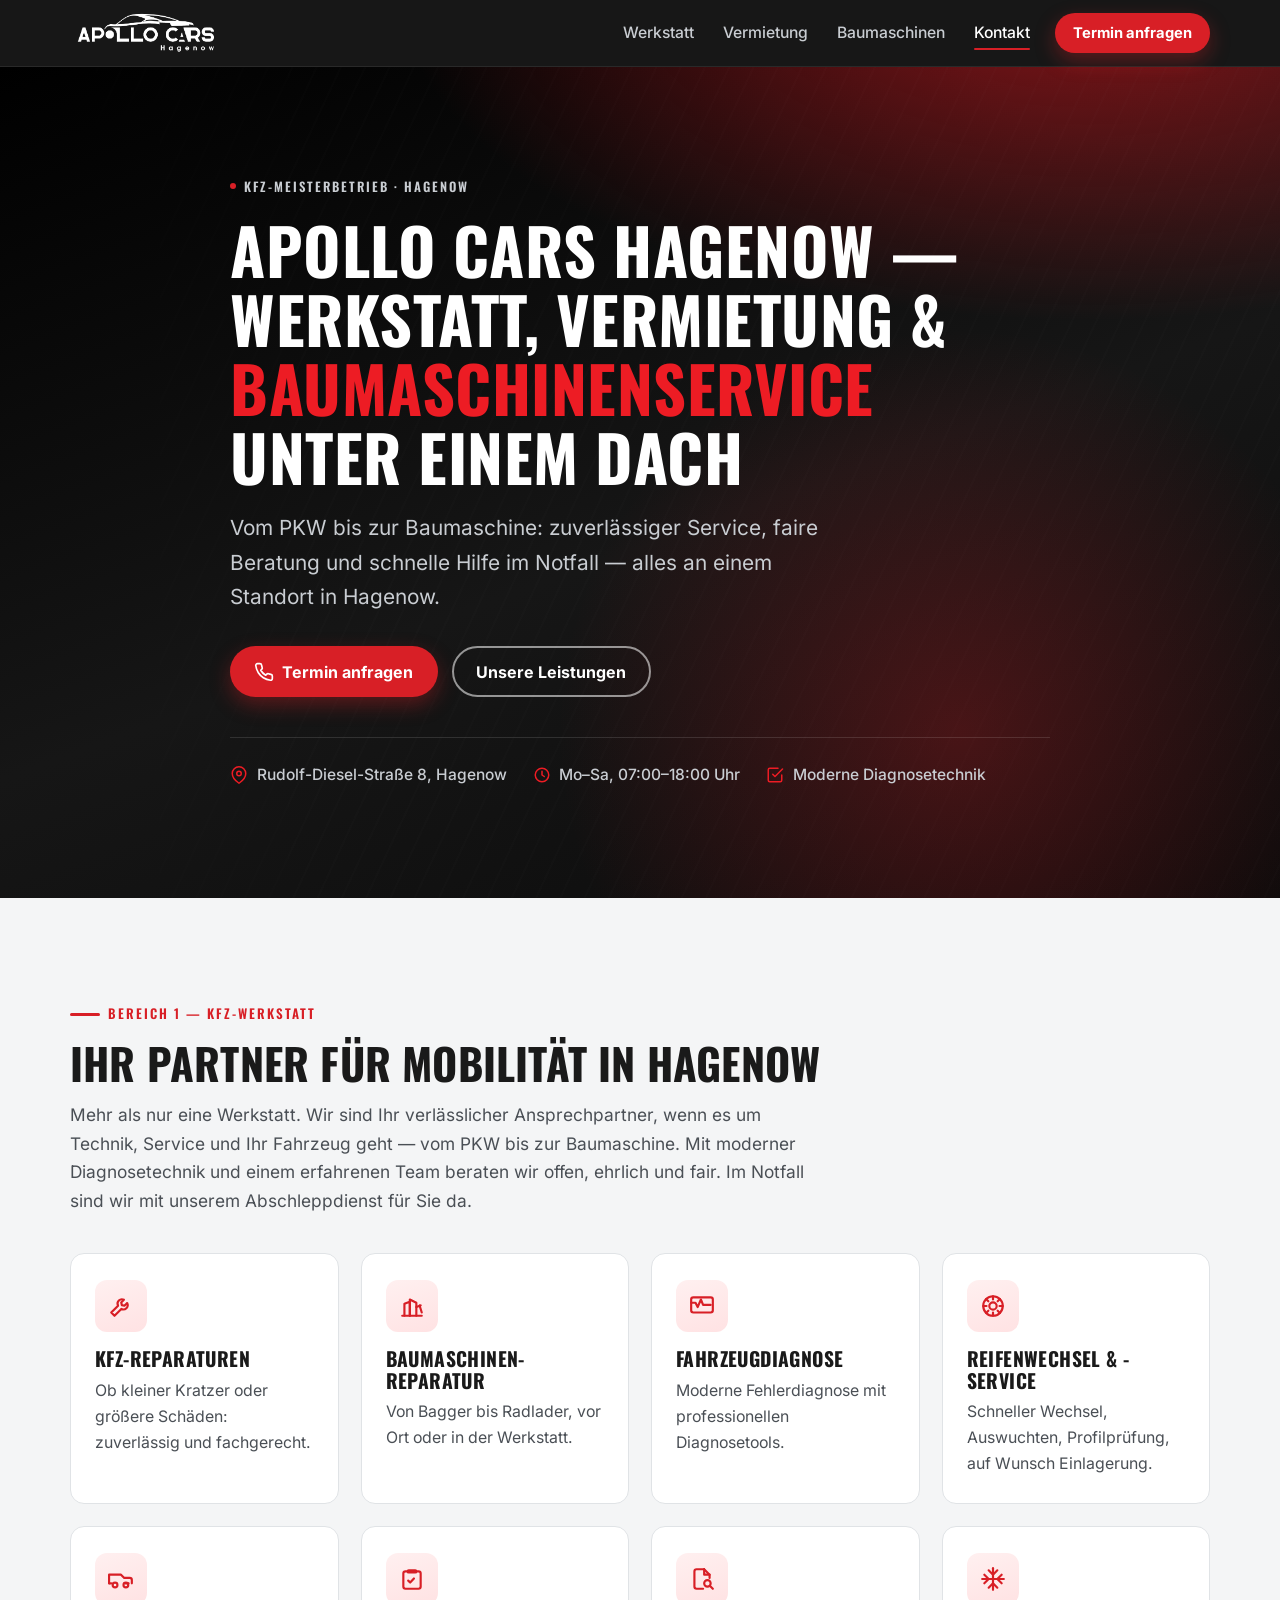
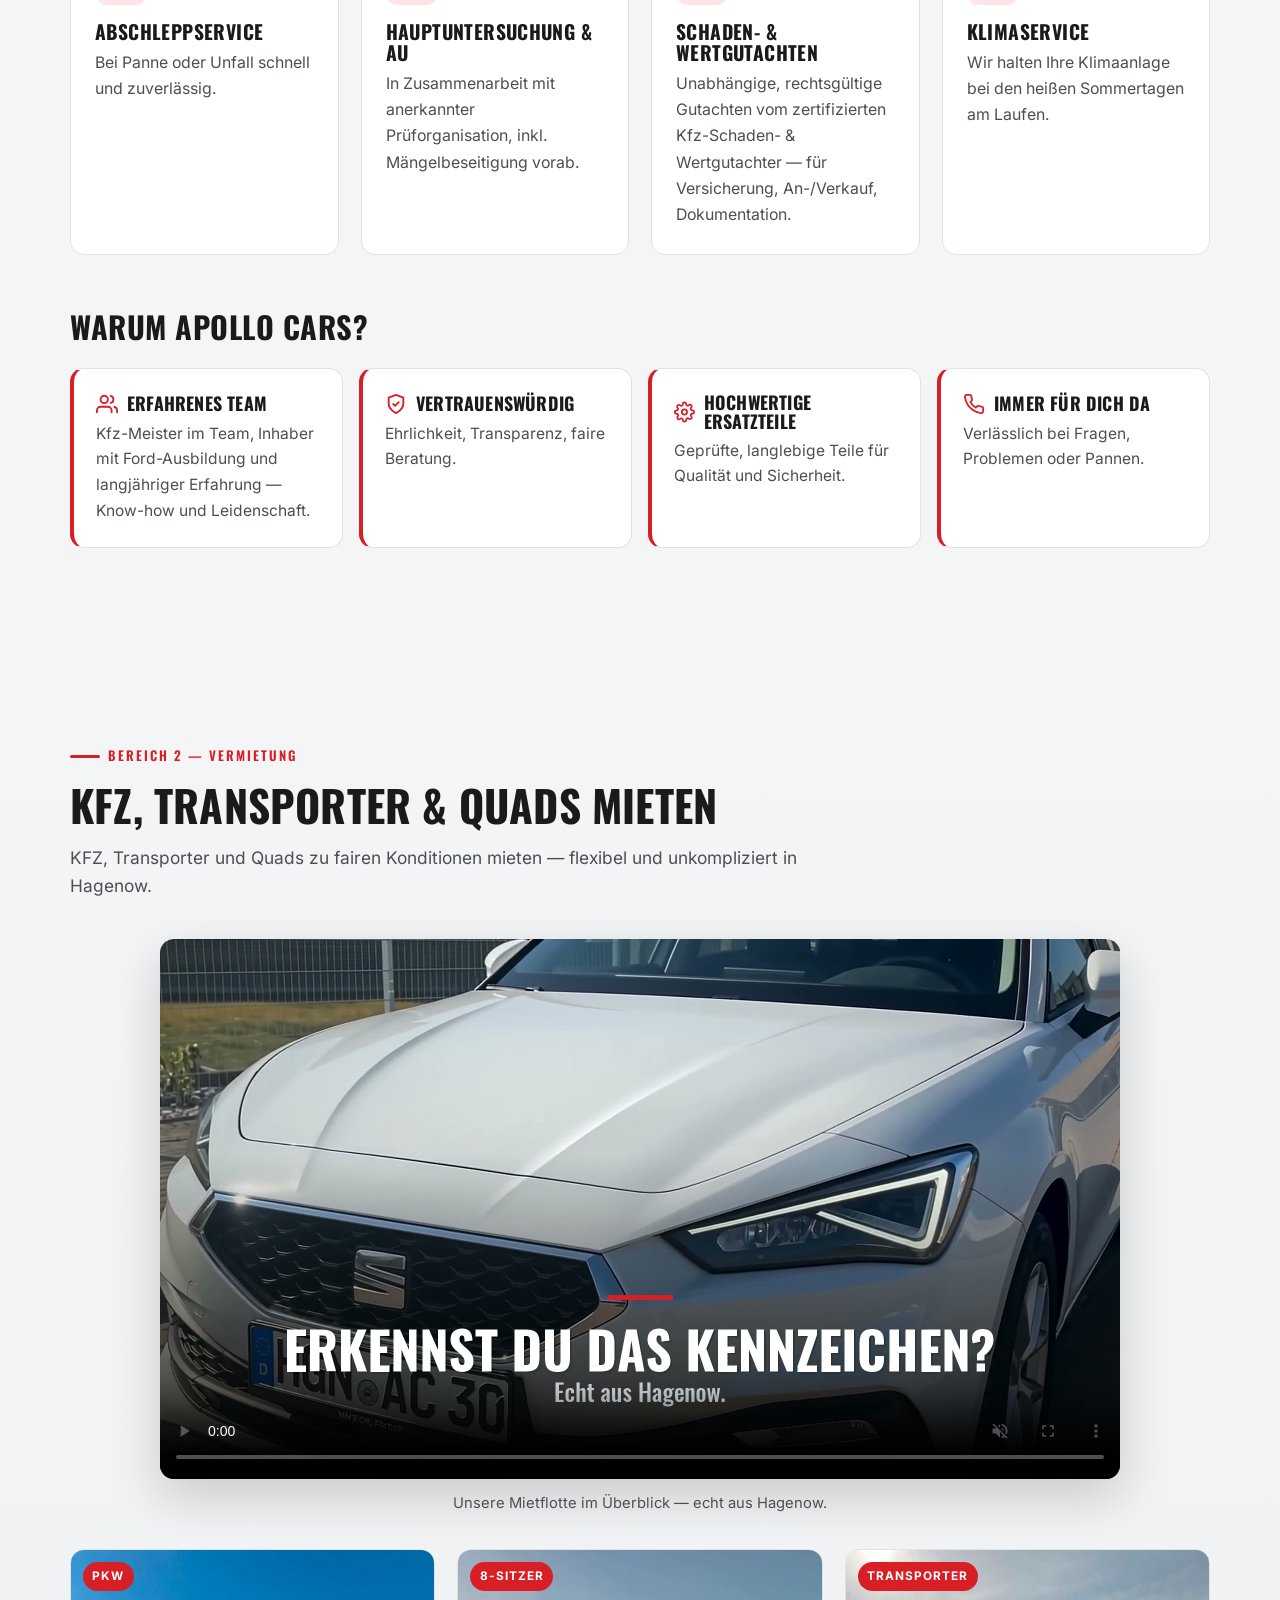
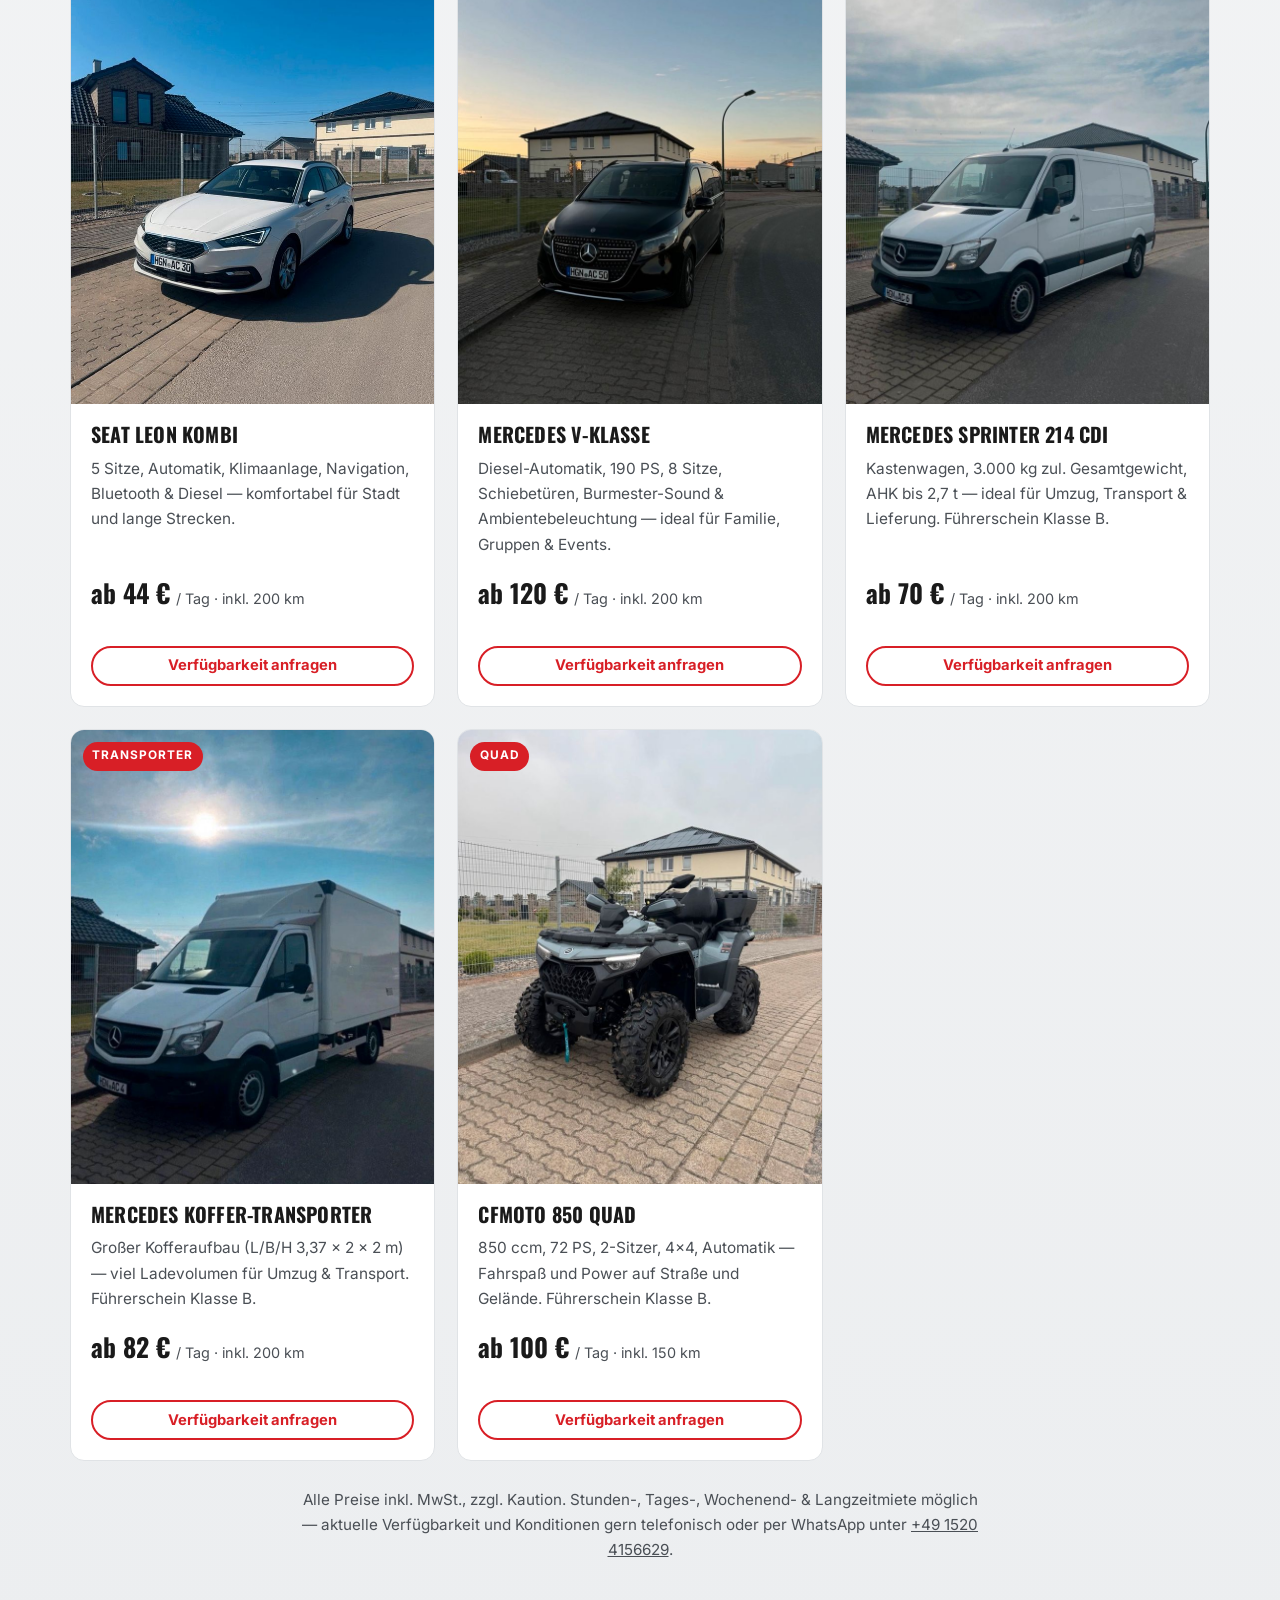
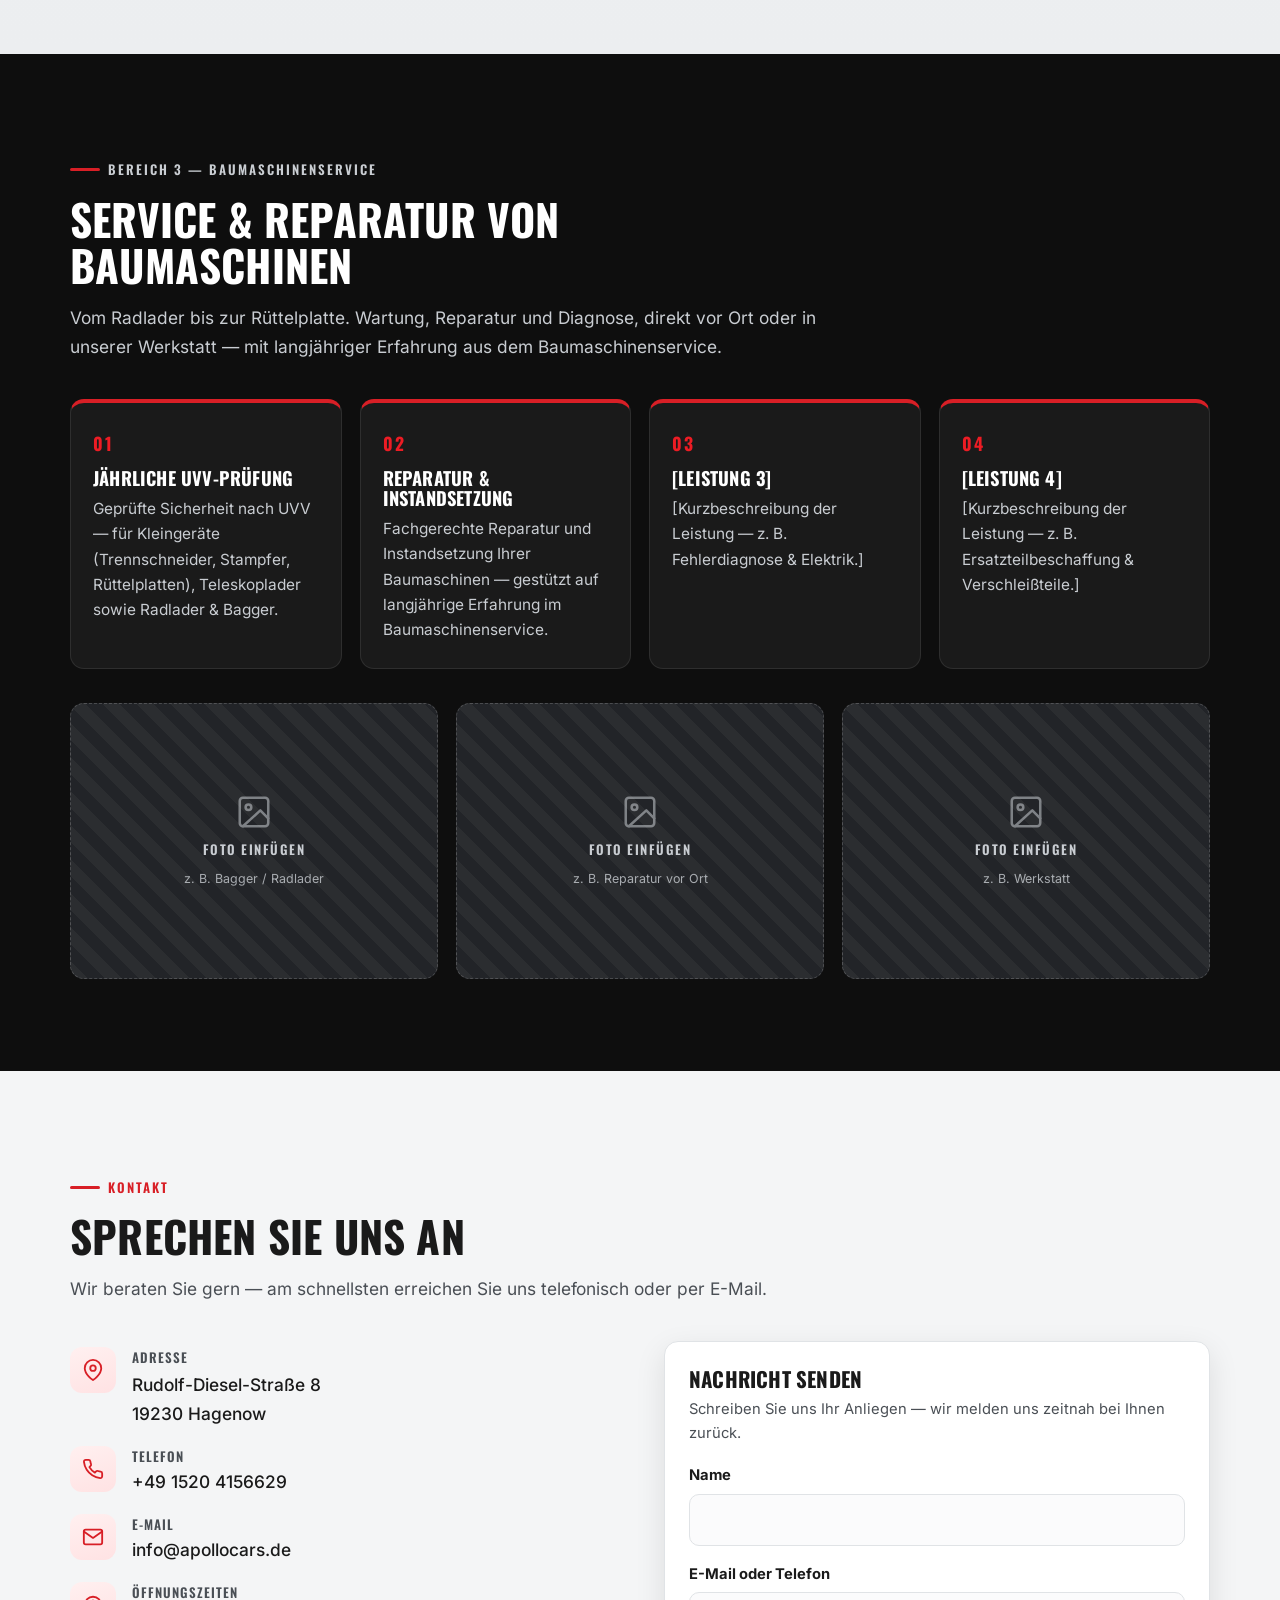
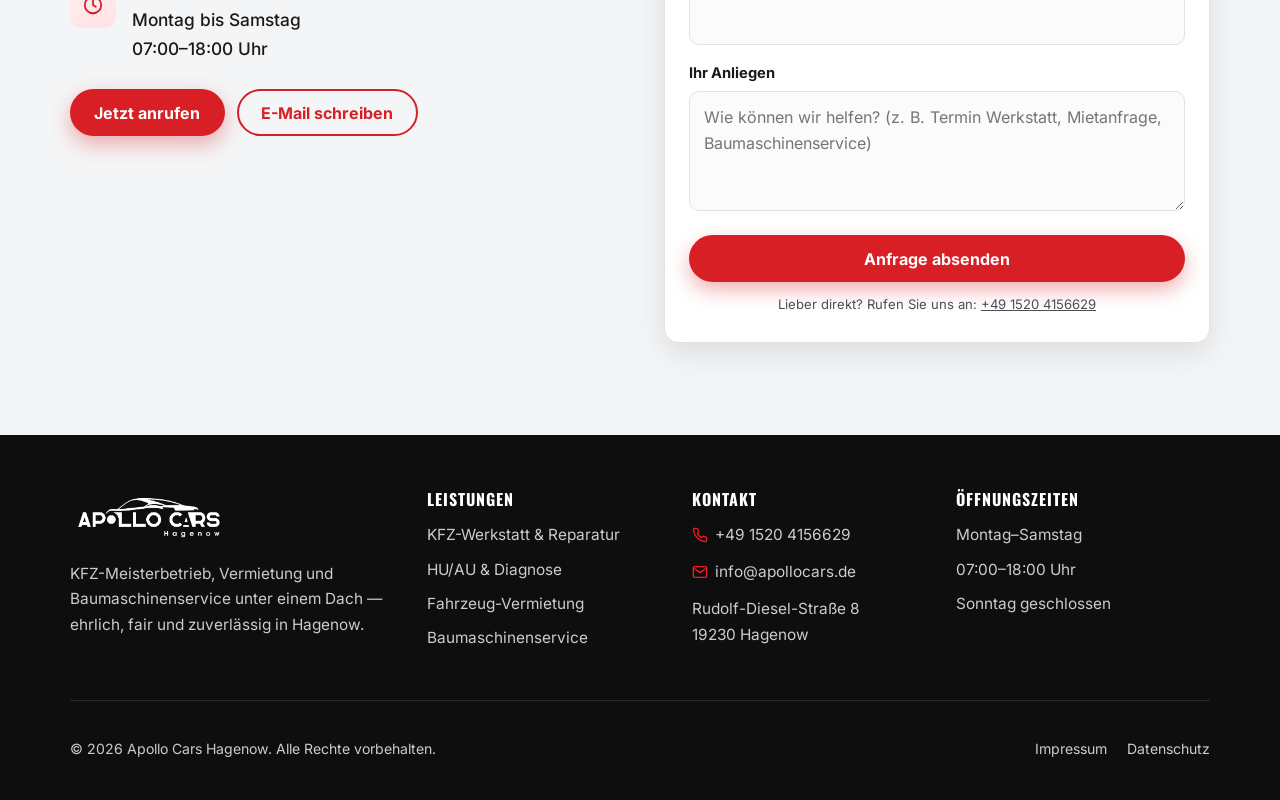
==== index.html @ 092d3f39 "Werbevideo (16:9, stumm) als Banner über die Mietfahrzeuge einbinden - vermietung-werbefilm.mp4 (aus" ====
<!DOCTYPE html>
<html lang="de">
<head>
  <meta charset="UTF-8">
  <meta name="viewport" content="width=device-width, initial-scale=1">
  <title>Apollo Cars Hagenow — KFZ-Werkstatt, Vermietung & Baumaschinenservice</title>
  <meta name="description" content="Apollo Cars Hagenow: KFZ-Meisterbetrieb, Fahrzeug-, Transporter- & Quad-Vermietung sowie Baumaschinenservice unter einem Dach. Reparatur, HU/AU, Diagnose, Reifenservice, Abschleppdienst in Hagenow.">
  <meta name="theme-color" content="#0E0E0E">
  <link rel="canonical" href="https://www.apollocars.de/">

  <!-- Open Graph / Social -->
  <meta property="og:type" content="website">
  <meta property="og:locale" content="de_DE">
  <meta property="og:site_name" content="Apollo Cars Hagenow">
  <meta property="og:title" content="Apollo Cars Hagenow — Werkstatt, Vermietung & Baumaschinenservice">
  <meta property="og:description" content="KFZ-Meisterbetrieb, Vermietung und Baumaschinenservice unter einem Dach in Hagenow. Ehrlich, fair und zuverlässig.">
  <meta property="og:url" content="https://www.apollocars.de/">
  <meta property="og:image" content="https://www.apollocars.de/assets/img/logo-full.jpg">
  <meta name="twitter:card" content="summary_large_image">

  <!-- Favicons -->
  <link rel="icon" type="image/png" href="assets/img/favicon.png">
  <link rel="apple-touch-icon" href="assets/img/apple-touch-icon.png">

  <link rel="stylesheet" href="assets/css/style.css">

  <!-- Lokale SEO: LocalBusiness -->
  <script type="application/ld+json">
  {
    "@context": "https://schema.org",
    "@type": "AutoRepair",
    "name": "Apollo Cars Hagenow",
    "image": "https://www.apollocars.de/assets/img/logo-full.jpg",
    "url": "https://www.apollocars.de/",
    "telephone": "+4915204156629",
    "email": "info@apollocars.de",
    "address": {
      "@type": "PostalAddress",
      "streetAddress": "Rudolf-Diesel-Straße 8",
      "postalCode": "19230",
      "addressLocality": "Hagenow",
      "addressCountry": "DE"
    },
    "areaServed": "Hagenow und Umgebung",
    "openingHoursSpecification": [{
      "@type": "OpeningHoursSpecification",
      "dayOfWeek": ["Monday","Tuesday","Wednesday","Thursday","Friday","Saturday"],
      "opens": "07:00",
      "closes": "18:00"
    }],
    "makesOffer": [
      {"@type":"Offer","itemOffered":{"@type":"Service","name":"KFZ-Reparatur & Wartung"}},
      {"@type":"Offer","itemOffered":{"@type":"Service","name":"Hauptuntersuchung & Abgasuntersuchung"}},
      {"@type":"Offer","itemOffered":{"@type":"Service","name":"Fahrzeug-, Transporter- & Quad-Vermietung"}},
      {"@type":"Offer","itemOffered":{"@type":"Service","name":"Baumaschinenservice & -reparatur"}}
    ]
  }
  </script>
</head>
<body>

<a class="sr-only" href="#hauptinhalt">Zum Inhalt springen</a>

<!-- ====================== HEADER ====================== -->
<header class="site-header">
  <div class="container header-inner">
    <a class="brand" href="#top" aria-label="Apollo Cars Hagenow — Startseite">
      <img src="assets/img/logo-header.png" alt="Apollo Cars Hagenow" width="600" height="200">
    </a>

    <button class="nav-toggle" id="navToggle" aria-expanded="false" aria-controls="primaryNav" aria-label="Menü öffnen">
      <span></span><span></span><span></span>
    </button>

    <nav class="nav" id="primaryNav" aria-label="Hauptnavigation">
      <ul class="nav-list">
        <li><a class="nav-link" href="#werkstatt">Werkstatt</a></li>
        <li><a class="nav-link" href="#vermietung">Vermietung</a></li>
        <li><a class="nav-link" href="#baumaschinen">Baumaschinen</a></li>
        <li><a class="nav-link" href="#kontakt">Kontakt</a></li>
        <li><a class="btn btn--primary btn--sm nav-cta" href="tel:+4915204156629">Termin anfragen</a></li>
      </ul>
    </nav>
  </div>
</header>

<main id="hauptinhalt">

<!-- ====================== HERO ====================== -->
<section class="hero" id="top">
  <div class="container hero-inner">
    <p class="hero-kicker"><span class="dot"></span> KFZ-Meisterbetrieb · Hagenow</p>
    <h1>Apollo Cars Hagenow — Werkstatt, Vermietung &amp; <span class="accent">Baumaschinenservice</span> unter einem Dach</h1>
    <p class="hero-sub">Vom PKW bis zur Baumaschine: zuverlässiger Service, faire Beratung und schnelle Hilfe im Notfall — alles an einem Standort in Hagenow.</p>
    <div class="hero-actions">
      <a class="btn btn--primary" href="tel:+4915204156629">
        <svg width="20" height="20" viewBox="0 0 24 24" fill="none" stroke="currentColor" stroke-width="2" stroke-linecap="round" stroke-linejoin="round" aria-hidden="true"><path d="M22 16.92v3a2 2 0 0 1-2.18 2 19.79 19.79 0 0 1-8.63-3.07 19.5 19.5 0 0 1-6-6 19.79 19.79 0 0 1-3.07-8.67A2 2 0 0 1 4.11 2h3a2 2 0 0 1 2 1.72c.13.96.36 1.9.7 2.81a2 2 0 0 1-.45 2.11L8.09 9.91a16 16 0 0 0 6 6l1.27-1.27a2 2 0 0 1 2.11-.45c.91.34 1.85.57 2.81.7A2 2 0 0 1 22 16.92z"/></svg>
        Termin anfragen
      </a>
      <a class="btn btn--outline" href="#leistungen">Unsere Leistungen</a>
    </div>
    <ul class="hero-strip">
      <li><svg width="18" height="18" viewBox="0 0 24 24" fill="none" stroke="currentColor" stroke-width="2" stroke-linecap="round" stroke-linejoin="round" aria-hidden="true"><path d="M21 10c0 7-9 13-9 13s-9-6-9-13a9 9 0 0 1 18 0z"/><circle cx="12" cy="10" r="3"/></svg> Rudolf-Diesel-Straße 8, Hagenow</li>
      <li><svg width="18" height="18" viewBox="0 0 24 24" fill="none" stroke="currentColor" stroke-width="2" stroke-linecap="round" stroke-linejoin="round" aria-hidden="true"><circle cx="12" cy="12" r="9"/><path d="M12 7v5l3 2"/></svg> Mo–Sa, 07:00–18:00 Uhr</li>
      <li><svg width="18" height="18" viewBox="0 0 24 24" fill="none" stroke="currentColor" stroke-width="2" stroke-linecap="round" stroke-linejoin="round" aria-hidden="true"><path d="M9 11l3 3L22 4"/><path d="M21 12v7a2 2 0 0 1-2 2H5a2 2 0 0 1-2-2V5a2 2 0 0 1 2-2h11"/></svg> Moderne Diagnosetechnik</li>
    </ul>
  </div>
</section>

<!-- ====================== SEKTION 1: WERKSTATT ====================== -->
<section class="section section--light" id="werkstatt">
  <div class="container">
    <div class="section-head">
      <p class="kicker">Bereich 1 — KFZ-Werkstatt</p>
      <h2 class="section-title">Ihr Partner für Mobilität in Hagenow</h2>
      <p class="section-intro">Mehr als nur eine Werkstatt. Wir sind Ihr verlässlicher Ansprechpartner, wenn es um Technik, Service und Ihr Fahrzeug geht — vom PKW bis zur Baumaschine. Mit moderner Diagnosetechnik und einem erfahrenen Team beraten wir offen, ehrlich und fair. Im Notfall sind wir mit unserem Abschleppdienst für Sie da.</p>
    </div>

    <div id="leistungen" class="grid grid--services">

      <article class="card">
        <span class="card-icon"><svg viewBox="0 0 24 24" fill="none" stroke="currentColor" stroke-width="2" stroke-linecap="round" stroke-linejoin="round" aria-hidden="true"><path d="M14.7 6.3a4 4 0 0 0-5.4 5.4L3 18l3 3 6.3-6.3a4 4 0 0 0 5.4-5.4l-2.5 2.5-2.4-.6-.6-2.4 2.5-2.5z"/></svg></span>
        <h3 class="card-title">Kfz-Reparaturen</h3>
        <p class="card-text">Ob kleiner Kratzer oder größere Schäden: zuverlässig und fachgerecht.</p>
      </article>

      <article class="card">
        <span class="card-icon"><svg viewBox="0 0 24 24" fill="none" stroke="currentColor" stroke-width="2" stroke-linecap="round" stroke-linejoin="round" aria-hidden="true"><path d="M3 21h18"/><path d="M5 21V10l5-2v13"/><path d="M10 21V6l6 3v12"/><path d="M16 13l4-1.5"/><path d="M19 11.5 21 18"/></svg></span>
        <h3 class="card-title">Baumaschinen-Reparatur</h3>
        <p class="card-text">Von Bagger bis Radlader, vor Ort oder in der Werkstatt.</p>
      </article>

      <article class="card">
        <span class="card-icon"><svg viewBox="0 0 24 24" fill="none" stroke="currentColor" stroke-width="2" stroke-linecap="round" stroke-linejoin="round" aria-hidden="true"><rect x="2" y="4" width="20" height="14" rx="2"/><path d="M2 9h4l2 4 3-7 2 5h7"/></svg></span>
        <h3 class="card-title">Fahrzeugdiagnose</h3>
        <p class="card-text">Moderne Fehlerdiagnose mit professionellen Diagnosetools.</p>
      </article>

      <article class="card">
        <span class="card-icon"><svg viewBox="0 0 24 24" fill="none" stroke="currentColor" stroke-width="2" stroke-linecap="round" stroke-linejoin="round" aria-hidden="true"><circle cx="12" cy="12" r="9"/><circle cx="12" cy="12" r="3.4"/><path d="M12 3v3M12 18v3M3 12h3M18 12h3M5.6 5.6l2.1 2.1M16.3 16.3l2.1 2.1M18.4 5.6l-2.1 2.1M7.7 16.3l-2.1 2.1"/></svg></span>
        <h3 class="card-title">Reifenwechsel &amp; -service</h3>
        <p class="card-text">Schneller Wechsel, Auswuchten, Profilprüfung, auf Wunsch Einlagerung.</p>
      </article>

      <article class="card">
        <span class="card-icon"><svg viewBox="0 0 24 24" fill="none" stroke="currentColor" stroke-width="2" stroke-linecap="round" stroke-linejoin="round" aria-hidden="true"><path d="M1 16V8h11l3 3h5a2 2 0 0 1 2 2v3"/><path d="M1 16h2"/><path d="M16 16h3"/><circle cx="6.5" cy="17.5" r="2.2"/><circle cx="16.5" cy="17.5" r="2.2"/></svg></span>
        <h3 class="card-title">Abschleppservice</h3>
        <p class="card-text">Bei Panne oder Unfall schnell und zuverlässig.</p>
      </article>

      <article class="card">
        <span class="card-icon"><svg viewBox="0 0 24 24" fill="none" stroke="currentColor" stroke-width="2" stroke-linecap="round" stroke-linejoin="round" aria-hidden="true"><path d="M9 4h6a1 1 0 0 1 1 1v0a1 1 0 0 1-1 1H9a1 1 0 0 1-1-1v0a1 1 0 0 1 1-1z"/><path d="M16 5h2a2 2 0 0 1 2 2v12a2 2 0 0 1-2 2H6a2 2 0 0 1-2-2V7a2 2 0 0 1 2-2h2"/><path d="m8.5 13.5 1.8 1.8 3.5-3.8"/></svg></span>
        <h3 class="card-title">Hauptuntersuchung &amp; AU</h3>
        <p class="card-text">In Zusammenarbeit mit anerkannter Prüforganisation, inkl. Mängelbeseitigung vorab.</p>
      </article>

      <article class="card">
        <span class="card-icon"><svg viewBox="0 0 24 24" fill="none" stroke="currentColor" stroke-width="2" stroke-linecap="round" stroke-linejoin="round" aria-hidden="true"><path d="M14 3H7a2 2 0 0 0-2 2v14a2 2 0 0 0 2 2h6"/><path d="M14 3l5 5v3"/><path d="M14 3v5h5"/><circle cx="17" cy="16" r="3"/><path d="m22 21-2.1-2.1"/></svg></span>
        <h3 class="card-title">Schaden- &amp; Wertgutachten</h3>
        <p class="card-text">Unabhängige, rechtsgültige Gutachten vom zertifizierten Kfz-Schaden- &amp; Wertgutachter — für Versicherung, An-/Verkauf, Dokumentation.</p>
      </article>

      <article class="card">
        <span class="card-icon"><svg viewBox="0 0 24 24" fill="none" stroke="currentColor" stroke-width="2" stroke-linecap="round" stroke-linejoin="round" aria-hidden="true"><line x1="2" x2="22" y1="12" y2="12"/><line x1="12" x2="12" y1="2" y2="22"/><path d="m20 16-4-4 4-4"/><path d="m4 8 4 4-4 4"/><path d="m16 4-4 4-4-4"/><path d="m8 20 4-4 4 4"/></svg></span>
        <h3 class="card-title">Klimaservice</h3>
        <p class="card-text">Wir halten Ihre Klimaanlage bei den heißen Sommertagen am Laufen.</p>
      </article>

    </div>

    <!-- Warum wir? -->
    <h3 class="subhead">Warum Apollo Cars?</h3>
    <div class="feature-grid">
      <div class="feature">
        <h3><svg viewBox="0 0 24 24" fill="none" stroke="currentColor" stroke-width="2" stroke-linecap="round" stroke-linejoin="round" aria-hidden="true"><path d="M17 21v-2a4 4 0 0 0-4-4H5a4 4 0 0 0-4 4v2"/><circle cx="9" cy="7" r="4"/><path d="M23 21v-2a4 4 0 0 0-3-3.87"/><path d="M16 3.13a4 4 0 0 1 0 7.75"/></svg>Erfahrenes Team</h3>
        <p>Kfz-Meister im Team, Inhaber mit Ford-Ausbildung und langjähriger Erfahrung — Know-how und Leidenschaft.</p>
      </div>
      <div class="feature">
        <h3><svg viewBox="0 0 24 24" fill="none" stroke="currentColor" stroke-width="2" stroke-linecap="round" stroke-linejoin="round" aria-hidden="true"><path d="M12 22s8-4 8-10V5l-8-3-8 3v7c0 6 8 10 8 10z"/><path d="m9 12 2 2 4-4"/></svg>Vertrauenswürdig</h3>
        <p>Ehrlichkeit, Transparenz, faire Beratung.</p>
      </div>
      <div class="feature">
        <h3><svg viewBox="0 0 24 24" fill="none" stroke="currentColor" stroke-width="2" stroke-linecap="round" stroke-linejoin="round" aria-hidden="true"><circle cx="12" cy="12" r="3"/><path d="M19.4 15a1.65 1.65 0 0 0 .33 1.82l.06.06a2 2 0 1 1-2.83 2.83l-.06-.06a1.65 1.65 0 0 0-1.82-.33 1.65 1.65 0 0 0-1 1.51V21a2 2 0 0 1-4 0v-.09a1.65 1.65 0 0 0-1-1.51 1.65 1.65 0 0 0-1.82.33l-.06.06a2 2 0 1 1-2.83-2.83l.06-.06a1.65 1.65 0 0 0 .33-1.82 1.65 1.65 0 0 0-1.51-1H3a2 2 0 0 1 0-4h.09a1.65 1.65 0 0 0 1.51-1 1.65 1.65 0 0 0-.33-1.82l-.06-.06a2 2 0 1 1 2.83-2.83l.06.06a1.65 1.65 0 0 0 1.82.33H9a1.65 1.65 0 0 0 1-1.51V3a2 2 0 0 1 4 0v.09a1.65 1.65 0 0 0 1 1.51 1.65 1.65 0 0 0 1.82-.33l.06-.06a2 2 0 1 1 2.83 2.83l-.06.06a1.65 1.65 0 0 0-.33 1.82V9a1.65 1.65 0 0 0 1.51 1H21a2 2 0 0 1 0 4h-.09a1.65 1.65 0 0 0-1.51 1z"/></svg>Hochwertige Ersatzteile</h3>
        <p>Geprüfte, langlebige Teile für Qualität und Sicherheit.</p>
      </div>
      <div class="feature">
        <h3><svg viewBox="0 0 24 24" fill="none" stroke="currentColor" stroke-width="2" stroke-linecap="round" stroke-linejoin="round" aria-hidden="true"><path d="M22 16.92v3a2 2 0 0 1-2.18 2 19.79 19.79 0 0 1-8.63-3.07 19.5 19.5 0 0 1-6-6A19.79 19.79 0 0 1 2.12 4.18 2 2 0 0 1 4.11 2h3a2 2 0 0 1 2 1.72c.13.96.36 1.9.7 2.81a2 2 0 0 1-.45 2.11L8.09 9.91a16 16 0 0 0 6 6l1.27-1.27a2 2 0 0 1 2.11-.45c.91.34 1.85.57 2.81.7A2 2 0 0 1 22 16.92z"/></svg>Immer für dich da</h3>
        <p>Verlässlich bei Fragen, Problemen oder Pannen.</p>
      </div>
    </div>
  </div>
</section>

<!-- ====================== SEKTION 2: VERMIETUNG ====================== -->
<section class="section section--alt" id="vermietung">
  <div class="container">
    <div class="section-head">
      <p class="kicker">Bereich 2 — Vermietung</p>
      <h2 class="section-title">KFZ, Transporter &amp; Quads mieten</h2>
      <p class="section-intro">KFZ, Transporter und Quads zu fairen Konditionen mieten — flexibel und unkompliziert in Hagenow.</p>
    </div>

    <figure class="rent-video">
      <video class="rent-video__player"
             poster="assets/img/vermietung/werbefilm-poster.jpg"
             autoplay muted loop playsinline preload="metadata" controls
             aria-label="Werbefilm: Mietfahrzeuge von Apollo Cars Hagenow">
        <source src="assets/video/vermietung-werbefilm.mp4" type="video/mp4">
        Ihr Browser kann dieses Video nicht abspielen.
        <a href="assets/video/vermietung-werbefilm.mp4">Film ansehen</a>.
      </video>
      <figcaption class="rent-video__cap">Unsere Mietflotte im Überblick — echt aus Hagenow.</figcaption>
    </figure>

    <div class="rent-grid">

      <article class="rent-card">
        <div class="rent-media">
          <span class="rent-badge">PKW</span>
          <img src="assets/img/vermietung/Standardbilder/seat-leon-kombi.jpg" alt="Seat Leon Kombi – Mietwagen bei Apollo Cars Hagenow" width="725" height="960" loading="lazy">
        </div>
        <div class="rent-body">
          <h3 class="rent-title">Seat Leon Kombi</h3>
          <p class="rent-desc">5 Sitze, Automatik, Klimaanlage, Navigation, Bluetooth &amp; Diesel — komfortabel für Stadt und lange Strecken.</p>
          <p class="price"><b>ab 44 €</b><span>/ Tag · inkl. 200 km</span></p>
          <a class="btn btn--ghost btn--block btn--sm" href="tel:+4915204156629">Verfügbarkeit anfragen</a>
        </div>
      </article>

      <article class="rent-card">
        <div class="rent-media">
          <span class="rent-badge">8-Sitzer</span>
          <img src="assets/img/vermietung/Standardbilder/mercedes-v-klasse.jpg" alt="Mercedes-Benz V-Klasse, 8-Sitzer – Mietfahrzeug bei Apollo Cars Hagenow" width="734" height="960" loading="lazy">
        </div>
        <div class="rent-body">
          <h3 class="rent-title">Mercedes V-Klasse</h3>
          <p class="rent-desc">Diesel-Automatik, 190 PS, 8 Sitze, Schiebetüren, Burmester-Sound &amp; Ambientebeleuchtung — ideal für Familie, Gruppen &amp; Events.</p>
          <p class="price"><b>ab 120 €</b><span>/ Tag · inkl. 200 km</span></p>
          <a class="btn btn--ghost btn--block btn--sm" href="tel:+4915204156629">Verfügbarkeit anfragen</a>
        </div>
      </article>

      <article class="rent-card">
        <div class="rent-media">
          <span class="rent-badge">Transporter</span>
          <img src="assets/img/vermietung/Standardbilder/mercedes-sprinter.jpg" alt="Mercedes Sprinter 214 CDI, Kastenwagen – Transporter mieten bei Apollo Cars Hagenow" width="732" height="960" loading="lazy">
        </div>
        <div class="rent-body">
          <h3 class="rent-title">Mercedes Sprinter 214 CDI</h3>
          <p class="rent-desc">Kastenwagen, 3.000 kg zul. Gesamtgewicht, AHK bis 2,7 t — ideal für Umzug, Transport &amp; Lieferung. Führerschein Klasse B.</p>
          <p class="price"><b>ab 70 €</b><span>/ Tag · inkl. 200 km</span></p>
          <a class="btn btn--ghost btn--block btn--sm" href="tel:+4915204156629">Verfügbarkeit anfragen</a>
        </div>
      </article>

      <article class="rent-card">
        <div class="rent-media">
          <span class="rent-badge">Transporter</span>
          <img src="assets/img/vermietung/Standardbilder/mercedes-transporter-koffer.jpg" alt="Mercedes Koffer-Transporter, 3,37 m Laderaum – Transporter mieten bei Apollo Cars Hagenow" width="759" height="960" loading="lazy">
        </div>
        <div class="rent-body">
          <h3 class="rent-title">Mercedes Koffer-Transporter</h3>
          <p class="rent-desc">Großer Kofferaufbau (L/B/H 3,37 × 2 × 2 m) — viel Ladevolumen für Umzug &amp; Transport. Führerschein Klasse B.</p>
          <p class="price"><b>ab 82 €</b><span>/ Tag · inkl. 200 km</span></p>
          <a class="btn btn--ghost btn--block btn--sm" href="tel:+4915204156629">Verfügbarkeit anfragen</a>
        </div>
      </article>

      <article class="rent-card">
        <div class="rent-media">
          <span class="rent-badge">Quad</span>
          <img src="assets/img/vermietung/Standardbilder/cfmoto-850-quad.jpg" alt="CFMoto 850 Quad, 4x4 – Quad mieten bei Apollo Cars Hagenow" width="739" height="960" loading="lazy">
        </div>
        <div class="rent-body">
          <h3 class="rent-title">CFMoto 850 Quad</h3>
          <p class="rent-desc">850 ccm, 72 PS, 2-Sitzer, 4x4, Automatik — Fahrspaß und Power auf Straße und Gelände. Führerschein Klasse B.</p>
          <p class="price"><b>ab 100 €</b><span>/ Tag · inkl. 150 km</span></p>
          <a class="btn btn--ghost btn--block btn--sm" href="tel:+4915204156629">Verfügbarkeit anfragen</a>
        </div>
      </article>

    </div>
    <p class="rent-note">Alle Preise inkl. MwSt., zzgl. Kaution. Stunden-, Tages-, Wochenend- &amp; Langzeitmiete möglich — aktuelle Verfügbarkeit und Konditionen gern telefonisch oder per WhatsApp unter <a href="tel:+4915204156629">+49 1520 4156629</a>.</p>
  </div>
</section>

<!-- ====================== SEKTION 3: BAUMASCHINENSERVICE ====================== -->
<section class="section section--dark" id="baumaschinen">
  <div class="container">
    <div class="section-head">
      <p class="kicker">Bereich 3 — Baumaschinenservice</p>
      <h2 class="section-title">Service &amp; Reparatur von Baumaschinen</h2>
      <p class="section-intro">Vom Radlader bis zur Rüttelplatte. Wartung, Reparatur und Diagnose, direkt vor Ort oder in unserer Werkstatt — mit langjähriger Erfahrung aus dem Baumaschinenservice.</p>
    </div>

    <!-- HINWEIS: Leistung 01 & 02 sind final (durch Qualifikation gedeckt); [Leistung 3–4] noch Platzhalter. -->
    <div class="machine-grid">
      <article class="machine-card">
        <div class="num">01</div>
        <h3>Jährliche UVV-Prüfung</h3>
        <p>Geprüfte Sicherheit nach UVV — für Kleingeräte (Trennschneider, Stampfer, Rüttelplatten), Teleskoplader sowie Radlader &amp; Bagger.</p>
      </article>
      <article class="machine-card">
        <div class="num">02</div>
        <h3>Reparatur &amp; Instandsetzung</h3>
        <p>Fachgerechte Reparatur und Instandsetzung Ihrer Baumaschinen — gestützt auf langjährige Erfahrung im Baumaschinenservice.</p>
      </article>
      <article class="machine-card">
        <div class="num">03</div>
        <h3>[Leistung 3]</h3>
        <p>[Kurzbeschreibung der Leistung — z. B. Fehlerdiagnose & Elektrik.]</p>
      </article>
      <article class="machine-card">
        <div class="num">04</div>
        <h3>[Leistung 4]</h3>
        <p>[Kurzbeschreibung der Leistung — z. B. Ersatzteilbeschaffung & Verschleißteile.]</p>
      </article>
    </div>

    <!-- Platz für Baumaschinen-Fotos -->
    <div class="machine-photos">
      <div class="placeholder"><div class="ph-inner"><svg viewBox="0 0 24 24" fill="none" stroke="currentColor" stroke-width="1.6" stroke-linecap="round" stroke-linejoin="round" aria-hidden="true"><rect x="3" y="3" width="18" height="18" rx="2"/><circle cx="8.5" cy="9" r="1.8"/><path d="m21 16-5-5L5 21"/></svg><b>Foto einfügen</b><small>z. B. Bagger / Radlader</small></div></div>
      <div class="placeholder"><div class="ph-inner"><svg viewBox="0 0 24 24" fill="none" stroke="currentColor" stroke-width="1.6" stroke-linecap="round" stroke-linejoin="round" aria-hidden="true"><rect x="3" y="3" width="18" height="18" rx="2"/><circle cx="8.5" cy="9" r="1.8"/><path d="m21 16-5-5L5 21"/></svg><b>Foto einfügen</b><small>z. B. Reparatur vor Ort</small></div></div>
      <div class="placeholder"><div class="ph-inner"><svg viewBox="0 0 24 24" fill="none" stroke="currentColor" stroke-width="1.6" stroke-linecap="round" stroke-linejoin="round" aria-hidden="true"><rect x="3" y="3" width="18" height="18" rx="2"/><circle cx="8.5" cy="9" r="1.8"/><path d="m21 16-5-5L5 21"/></svg><b>Foto einfügen</b><small>z. B. Werkstatt</small></div></div>
    </div>
  </div>
</section>

<!-- ====================== KONTAKT ====================== -->
<section class="section section--light" id="kontakt">
  <div class="container">
    <div class="section-head">
      <p class="kicker">Kontakt</p>
      <h2 class="section-title">Sprechen Sie uns an</h2>
      <p class="section-intro">Wir beraten Sie gern — am schnellsten erreichen Sie uns telefonisch oder per E-Mail.</p>
    </div>

    <div class="contact-grid">
      <div>
        <div class="contact-list">
          <div class="contact-item">
            <span class="ic"><svg viewBox="0 0 24 24" fill="none" stroke="currentColor" stroke-width="2" stroke-linecap="round" stroke-linejoin="round" aria-hidden="true"><path d="M21 10c0 7-9 13-9 13s-9-6-9-13a9 9 0 0 1 18 0z"/><circle cx="12" cy="10" r="3"/></svg></span>
            <div><div class="lbl">Adresse</div><p>Rudolf-Diesel-Straße 8<br>19230 Hagenow</p></div>
          </div>
          <div class="contact-item">
            <span class="ic"><svg viewBox="0 0 24 24" fill="none" stroke="currentColor" stroke-width="2" stroke-linecap="round" stroke-linejoin="round" aria-hidden="true"><path d="M22 16.92v3a2 2 0 0 1-2.18 2 19.79 19.79 0 0 1-8.63-3.07 19.5 19.5 0 0 1-6-6A19.79 19.79 0 0 1 2.12 4.18 2 2 0 0 1 4.11 2h3a2 2 0 0 1 2 1.72c.13.96.36 1.9.7 2.81a2 2 0 0 1-.45 2.11L8.09 9.91a16 16 0 0 0 6 6l1.27-1.27a2 2 0 0 1 2.11-.45c.91.34 1.85.57 2.81.7A2 2 0 0 1 22 16.92z"/></svg></span>
            <div><div class="lbl">Telefon</div><a href="tel:+4915204156629">+49 1520 4156629</a></div>
          </div>
          <div class="contact-item">
            <span class="ic"><svg viewBox="0 0 24 24" fill="none" stroke="currentColor" stroke-width="2" stroke-linecap="round" stroke-linejoin="round" aria-hidden="true"><rect x="2" y="4" width="20" height="16" rx="2"/><path d="m22 6-10 7L2 6"/></svg></span>
            <div><div class="lbl">E-Mail</div><a href="mailto:info@apollocars.de">info@apollocars.de</a></div>
          </div>
          <div class="contact-item">
            <span class="ic"><svg viewBox="0 0 24 24" fill="none" stroke="currentColor" stroke-width="2" stroke-linecap="round" stroke-linejoin="round" aria-hidden="true"><circle cx="12" cy="12" r="9"/><path d="M12 7v5l3 2"/></svg></span>
            <div><div class="lbl">Öffnungszeiten</div><p>Montag bis Samstag<br>07:00–18:00 Uhr</p></div>
          </div>
        </div>
        <div class="contact-actions">
          <a class="btn btn--primary" href="tel:+4915204156629">Jetzt anrufen</a>
          <a class="btn btn--ghost" href="mailto:info@apollocars.de">E-Mail schreiben</a>
        </div>
      </div>

      <!-- Versand über FormSubmit.co (kostenlos, kein Backend nötig). Anfragen
           gehen direkt an info@apollocars.de. Aktivierung: erste echte Absendung
           löst eine einmalige Bestätigungs-Mail von FormSubmit an info@apollocars.de
           aus — diese muss einmal bestätigt werden, dann läuft alles automatisch. -->
      <form class="contact-form" action="https://formsubmit.co/info@apollocars.de" method="POST">
        <h3>Nachricht senden</h3>
        <p class="form-note">Schreiben Sie uns Ihr Anliegen — wir melden uns zeitnah bei Ihnen zurück.</p>
        <!-- FormSubmit-Einstellungen (unsichtbar) -->
        <input type="hidden" name="_subject" value="Neue Anfrage über apollocars.de">
        <input type="hidden" name="_template" value="table">
        <input type="hidden" name="_captcha" value="false">
        <input type="hidden" name="_next" value="https://www.apollocars.de/danke.html">
        <!-- Honeypot gegen Spam-Bots: für Menschen unsichtbar, bitte leer lassen -->
        <input type="text" name="_honey" tabindex="-1" autocomplete="off" aria-hidden="true" style="position:absolute;left:-9999px">
        <div class="field">
          <label for="cf-name">Name</label>
          <input type="text" id="cf-name" name="Name" autocomplete="name" required>
        </div>
        <div class="field">
          <label for="cf-mail">E-Mail oder Telefon</label>
          <input type="text" id="cf-mail" name="Kontakt" autocomplete="email" required>
        </div>
        <div class="field">
          <label for="cf-msg">Ihr Anliegen</label>
          <textarea id="cf-msg" name="Nachricht" placeholder="Wie können wir helfen? (z. B. Termin Werkstatt, Mietanfrage, Baumaschinenservice)" required></textarea>
        </div>
        <button type="submit" class="btn btn--primary btn--block">Anfrage absenden</button>
        <p class="form-hint">Lieber direkt? Rufen Sie uns an: <a href="tel:+4915204156629">+49 1520 4156629</a></p>
      </form>
    </div>
  </div>
</section>

</main>

<!-- ====================== FOOTER ====================== -->
<footer class="footer">
  <div class="container">
    <div class="footer-grid">
      <div>
        <img class="f-logo" src="assets/img/logo-header.png" alt="Apollo Cars Hagenow" width="600" height="200">
        <p class="f-about">KFZ-Meisterbetrieb, Vermietung und Baumaschinenservice unter einem Dach — ehrlich, fair und zuverlässig in Hagenow.</p>
      </div>
      <div>
        <h4>Leistungen</h4>
        <ul>
          <li><a href="#werkstatt">KFZ-Werkstatt &amp; Reparatur</a></li>
          <li><a href="#werkstatt">HU/AU &amp; Diagnose</a></li>
          <li><a href="#vermietung">Fahrzeug-Vermietung</a></li>
          <li><a href="#baumaschinen">Baumaschinenservice</a></li>
        </ul>
      </div>
      <div class="f-contact">
        <h4>Kontakt</h4>
        <ul>
          <li><a href="tel:+4915204156629"><svg width="16" height="16" viewBox="0 0 24 24" fill="none" stroke="currentColor" stroke-width="2" stroke-linecap="round" stroke-linejoin="round" aria-hidden="true"><path d="M22 16.92v3a2 2 0 0 1-2.18 2 19.79 19.79 0 0 1-8.63-3.07 19.5 19.5 0 0 1-6-6A19.79 19.79 0 0 1 2.12 4.18 2 2 0 0 1 4.11 2h3a2 2 0 0 1 2 1.72c.13.96.36 1.9.7 2.81a2 2 0 0 1-.45 2.11L8.09 9.91a16 16 0 0 0 6 6l1.27-1.27a2 2 0 0 1 2.11-.45c.91.34 1.85.57 2.81.7A2 2 0 0 1 22 16.92z"/></svg>+49 1520 4156629</a></li>
          <li><a href="mailto:info@apollocars.de"><svg width="16" height="16" viewBox="0 0 24 24" fill="none" stroke="currentColor" stroke-width="2" stroke-linecap="round" stroke-linejoin="round" aria-hidden="true"><rect x="2" y="4" width="20" height="16" rx="2"/><path d="m22 6-10 7L2 6"/></svg>info@apollocars.de</a></li>
          <li>Rudolf-Diesel-Straße 8<br>19230 Hagenow</li>
        </ul>
      </div>
      <div>
        <h4>Öffnungszeiten</h4>
        <ul>
          <li>Montag–Samstag</li>
          <li>07:00–18:00 Uhr</li>
          <li>Sonntag geschlossen</li>
        </ul>
      </div>
    </div>
    <div class="footer-bottom">
      <p>&copy; <span id="year">2026</span> Apollo Cars Hagenow. Alle Rechte vorbehalten.</p>
      <nav aria-label="Rechtliches">
        <a href="impressum.html">Impressum</a>
        <a href="datenschutz.html">Datenschutz</a>
      </nav>
    </div>
  </div>
</footer>

<script src="assets/js/main.js"></script>
</body>
</html>
---- assets/css/style.css ----
/* =========================================================================
   Apollo Cars Hagenow — Stylesheet
   Mobile-first. Farben & Typografie aus dem Logo abgeleitet.
   Breakpoints: 600 / 900 / 1200 px
   ========================================================================= */

/* ---------- Schriften (self-hosted, DSGVO-konform) ---------- */
@font-face{
  font-family:"Oswald"; font-style:normal; font-weight:600; font-display:swap;
  src:url("../fonts/oswald-600.woff2") format("woff2");
}
@font-face{
  font-family:"Oswald"; font-style:normal; font-weight:700; font-display:swap;
  src:url("../fonts/oswald-700.woff2") format("woff2");
}
@font-face{
  font-family:"Inter"; font-style:normal; font-weight:400; font-display:swap;
  src:url("../fonts/inter-400.woff2") format("woff2");
}
@font-face{
  font-family:"Inter"; font-style:normal; font-weight:500; font-display:swap;
  src:url("../fonts/inter-500.woff2") format("woff2");
}
@font-face{
  font-family:"Inter"; font-style:normal; font-weight:700; font-display:swap;
  src:url("../fonts/inter-700.woff2") format("woff2");
}

/* ---------- Design-Tokens ---------- */
:root{
  --red:#D81F26;
  --red-bright:#ED1C24;
  --red-dark:#A8151B;
  --black:#0E0E0E;
  --anthracite:#1A1A1A;
  --anthracite-2:#222428;
  --white:#FFFFFF;
  --silver:#C9CDD2;
  --silver-dim:#9AA0A6;
  --light:#F4F5F6;
  --light-2:#ECEEF0;
  --ink:#1A1A1A;
  --ink-soft:#4A4F55;
  --line:#E0E3E6;

  --font-head:"Oswald","Arial Narrow",system-ui,sans-serif;
  --font-body:"Inter",system-ui,-apple-system,"Segoe UI",Roboto,Helvetica,Arial,sans-serif;

  --container:1180px;
  --radius:14px;
  --radius-sm:10px;
  --shadow:0 10px 30px rgba(14,14,14,.10);
  --shadow-lg:0 18px 50px rgba(14,14,14,.18);
  --header-h:66px;
  --ease:cubic-bezier(.22,.61,.36,1);
}

/* ---------- Reset / Basis ---------- */
*,*::before,*::after{box-sizing:border-box}
html{scroll-behavior:smooth; -webkit-text-size-adjust:100%}
@media (prefers-reduced-motion:reduce){
  html{scroll-behavior:auto}
  *,*::before,*::after{animation-duration:.001ms !important; transition-duration:.001ms !important}
}
body{
  margin:0;
  font-family:var(--font-body);
  font-size:1.0625rem; line-height:1.65;
  color:var(--ink); background:var(--white);
  -webkit-font-smoothing:antialiased; text-rendering:optimizeLegibility;
}
img{max-width:100%; height:auto; display:block}
a{color:inherit}
ul{margin:0; padding:0; list-style:none}
h1,h2,h3,h4{font-family:var(--font-head); font-weight:700; line-height:1.08; margin:0; letter-spacing:.2px}

/* Sprungziel-Offset wegen Sticky-Header */
section[id], [id].anchor{scroll-margin-top:calc(var(--header-h) + 12px)}

/* Sichtbarer Fokus (Tastatur) */
:focus-visible{outline:3px solid var(--red); outline-offset:3px; border-radius:4px}

.sr-only{
  position:absolute; width:1px; height:1px; padding:0; margin:-1px;
  overflow:hidden; clip:rect(0 0 0 0); white-space:nowrap; border:0;
}

.container{width:100%; max-width:var(--container); margin-inline:auto; padding-inline:20px}

/* =========================================================================
   Buttons
   ========================================================================= */
.btn{
  --btn-fg:#fff;
  display:inline-flex; align-items:center; justify-content:center; gap:.5em;
  font-family:var(--font-body); font-weight:700; font-size:1rem; line-height:1;
  padding:.85em 1.4em; border-radius:999px; border:2px solid transparent;
  text-decoration:none; cursor:pointer; white-space:nowrap;
  transition:transform .15s var(--ease), background-color .2s, box-shadow .2s, border-color .2s, color .2s;
}
.btn:hover{transform:translateY(-2px)}
.btn:active{transform:translateY(0)}
.btn--primary{background:var(--red); color:#fff; box-shadow:0 8px 20px rgba(216,31,38,.35)}
.btn--primary:hover{background:var(--red-bright)}
.btn--outline{background:transparent; color:#fff; border-color:rgba(255,255,255,.55)}
.btn--outline:hover{border-color:#fff; background:rgba(255,255,255,.08)}
.btn--dark{background:var(--ink); color:#fff}
.btn--dark:hover{background:#000}
.btn--ghost{background:transparent; color:var(--red); border-color:var(--red)}
.btn--ghost:hover{background:var(--red); color:#fff}
.btn--block{display:flex; width:100%}
.btn--sm{font-size:.92rem; padding:.7em 1.1em}

/* =========================================================================
   Header / Navigation
   ========================================================================= */
.site-header{
  position:sticky; top:0; z-index:50;
  background:rgba(14,14,14,.96);
  backdrop-filter:saturate(140%) blur(8px);
  border-bottom:1px solid rgba(255,255,255,.08);
}
.header-inner{
  display:flex; align-items:center; justify-content:space-between; gap:16px;
  min-height:var(--header-h);
}
.brand{display:inline-flex; align-items:center; text-decoration:none; padding:6px 0}
.brand img{height:46px; width:auto}
@media(min-width:600px){.brand img{height:52px}}

.nav{display:flex; align-items:center}
.nav-list{display:flex; align-items:center; gap:4px}
.nav-link{
  display:inline-block; text-decoration:none; color:var(--silver);
  font-weight:500; font-size:.98rem; padding:.55em .8em; border-radius:8px;
  transition:color .2s, background-color .2s; position:relative;
}
.nav-link:hover,.nav-link:focus-visible{color:#fff; background:rgba(255,255,255,.06)}
.nav-link.is-active{color:#fff}
.nav-link.is-active::after{
  content:""; position:absolute; left:.8em; right:.8em; bottom:.28em; height:2px; background:var(--red); border-radius:2px;
}
.nav-cta{margin-left:8px}

/* Burger */
.nav-toggle{
  display:inline-flex; flex-direction:column; justify-content:center; gap:5px;
  width:46px; height:42px; padding:9px 10px; border:0; border-radius:10px;
  background:transparent; cursor:pointer;
}
.nav-toggle:hover{background:rgba(255,255,255,.08)}
.nav-toggle span{display:block; height:2.5px; width:100%; background:#fff; border-radius:2px; transition:transform .25s var(--ease), opacity .2s}
.nav-toggle[aria-expanded="true"] span:nth-child(1){transform:translateY(7.5px) rotate(45deg)}
.nav-toggle[aria-expanded="true"] span:nth-child(2){opacity:0}
.nav-toggle[aria-expanded="true"] span:nth-child(3){transform:translateY(-7.5px) rotate(-45deg)}

/* Mobile-Navigation: Standard = Burger sichtbar, Menü als Drawer */
@media(max-width:899px){
  .nav{
    position:fixed; inset:var(--header-h) 0 auto 0;
    background:var(--black); border-bottom:1px solid rgba(255,255,255,.1);
    transform:translateY(-130%); transition:transform .3s var(--ease);
    box-shadow:0 20px 40px rgba(0,0,0,.5);
  }
  .nav.is-open{transform:translateY(0)}
  .nav-list{flex-direction:column; align-items:stretch; gap:2px; padding:14px 20px 22px}
  .nav-link{font-size:1.1rem; padding:.8em .6em}
  .nav-link.is-active::after{display:none}
  .nav-link.is-active{background:rgba(216,31,38,.16)}
  .nav-cta{margin:10px 0 0}
}
@media(min-width:900px){
  .nav-toggle{display:none}
  .nav{position:static; transform:none}
}

/* =========================================================================
   Sektionen — Grundlayout
   ========================================================================= */
.section{padding:64px 0}
@media(min-width:900px){.section{padding:92px 0}}
.section--light{background:var(--light)}
.section--white{background:var(--white)}
.section--alt{background:linear-gradient(180deg,var(--light) 0%,var(--light-2) 100%)}
.section--dark{background:var(--black); color:#fff}
.section--dark p{color:var(--silver)}

.section-head{max-width:760px; margin-bottom:38px}
.section-head.center{margin-inline:auto; text-align:center}
.kicker{
  display:inline-flex; align-items:center; gap:.6em;
  font-family:var(--font-head); font-weight:600; text-transform:uppercase;
  letter-spacing:2px; font-size:.82rem; color:var(--red); margin-bottom:14px;
}
.kicker::before{content:""; width:30px; height:3px; background:var(--red); border-radius:2px}
.section-head.center .kicker::after{content:""; width:30px; height:3px; background:var(--red); border-radius:2px}
.section-title{font-size:clamp(1.9rem,5vw,2.7rem); text-transform:uppercase}
.section--dark .section-title{color:#fff}
.section-intro{margin-top:16px; font-size:1.08rem; color:var(--ink-soft)}
.section--dark .section-intro{color:var(--silver)}

/* =========================================================================
   Hero
   ========================================================================= */
.hero{
  position:relative; color:#fff; overflow:hidden;
  background:
    radial-gradient(120% 90% at 85% -10%, rgba(237,28,36,.55) 0%, rgba(216,31,38,.0) 45%),
    linear-gradient(160deg,#000 0%,#161616 55%,#0b0b0b 100%);
}
/* dezentes Speed-/Carbon-Linienmuster */
.hero::before{
  content:""; position:absolute; inset:0; pointer-events:none; opacity:.5;
  background:
    repeating-linear-gradient(115deg, rgba(255,255,255,.025) 0 2px, transparent 2px 22px);
  mask-image:linear-gradient(90deg, transparent, #000 30%);
}
.hero::after{
  content:""; position:absolute; right:-10%; bottom:-40%; width:70%; height:120%;
  background:radial-gradient(circle at center, rgba(216,31,38,.28), transparent 60%);
  pointer-events:none;
}
.hero-inner{position:relative; z-index:1; padding:64px 0 72px; max-width:820px}
@media(min-width:900px){.hero-inner{padding:96px 0 110px}}
.hero-kicker{
  display:inline-flex; align-items:center; gap:.6em; flex-wrap:wrap;
  font-family:var(--font-head); font-weight:600; text-transform:uppercase;
  letter-spacing:2px; font-size:.8rem; color:var(--silver); margin-bottom:18px;
}
.hero-kicker b{color:#fff; font-weight:600}
.hero-kicker .dot{width:6px; height:6px; border-radius:50%; background:var(--red)}
.hero h1{
  font-size:clamp(2.2rem,7vw,4rem); text-transform:uppercase; letter-spacing:.5px;
}
.hero h1 .accent{color:var(--red-bright)}
.hero-sub{margin:20px 0 0; font-size:clamp(1.05rem,2.4vw,1.3rem); color:var(--silver); max-width:620px}
.hero-actions{display:flex; flex-wrap:wrap; gap:14px; margin-top:32px}
@media(max-width:430px){.hero-actions .btn{flex:1 1 100%}}
.hero-strip{
  display:flex; flex-wrap:wrap; gap:10px 26px; margin-top:40px;
  padding-top:24px; border-top:1px solid rgba(255,255,255,.12);
}
.hero-strip li{display:flex; align-items:center; gap:.55em; color:var(--silver); font-size:.97rem; font-weight:500}
.hero-strip svg{flex:0 0 auto; color:var(--red-bright)}

/* =========================================================================
   Karten-Raster (Leistungen)
   ========================================================================= */
.grid{display:grid; gap:18px}
.grid--services{grid-template-columns:1fr}
@media(min-width:600px){.grid--services{grid-template-columns:repeat(2,1fr)}}
@media(min-width:900px){.grid--services{grid-template-columns:repeat(3,1fr); gap:22px}}
@media(min-width:1200px){.grid--services{grid-template-columns:repeat(4,1fr)}}

.card{
  background:#fff; border:1px solid var(--line); border-radius:var(--radius);
  padding:26px 24px; position:relative; overflow:hidden;
  transition:transform .2s var(--ease), box-shadow .2s, border-color .2s;
}
.card::before{
  content:""; position:absolute; left:0; top:0; height:4px; width:100%;
  background:linear-gradient(90deg,var(--red),var(--red-dark)); transform:scaleX(0); transform-origin:left;
  transition:transform .3s var(--ease);
}
.card:hover{transform:translateY(-5px); box-shadow:var(--shadow-lg); border-color:transparent}
.card:hover::before{transform:scaleX(1)}
.card-icon{
  width:52px; height:52px; border-radius:12px; display:grid; place-items:center;
  background:linear-gradient(160deg,#fff0f0,#ffe2e3); color:var(--red); margin-bottom:16px;
}
.card-icon svg{width:26px; height:26px}
.card-title{font-size:1.22rem; text-transform:uppercase; margin-bottom:8px; letter-spacing:.4px}
.card-text{margin:0; color:var(--ink-soft); font-size:.99rem}

/* dunkle Karten (für dunkle Sektionen) */
.section--dark .card{background:var(--anthracite); border-color:rgba(255,255,255,.09)}
.section--dark .card-title{color:#fff}
.section--dark .card-text{color:var(--silver)}
.section--dark .card-icon{background:rgba(216,31,38,.16); color:var(--red-bright)}
.section--dark .card:hover{box-shadow:0 18px 50px rgba(0,0,0,.5)}

/* =========================================================================
   "Warum wir?" — Vertrauens-Argumente
   ========================================================================= */
.feature-grid{display:grid; gap:16px; grid-template-columns:1fr}
@media(min-width:600px){.feature-grid{grid-template-columns:repeat(2,1fr)}}
@media(min-width:1200px){.feature-grid{grid-template-columns:repeat(4,1fr)}}
.feature{
  background:#fff; border-radius:var(--radius); padding:24px 22px;
  border:1px solid var(--line); border-left:4px solid var(--red);
}
.feature h3{font-size:1.12rem; text-transform:uppercase; margin-bottom:6px; display:flex; align-items:center; gap:.5em}
.feature h3 svg{color:var(--red); width:22px; height:22px}
.feature p{margin:0; color:var(--ink-soft); font-size:.97rem}

.subhead{
  font-family:var(--font-head); font-weight:700; text-transform:uppercase;
  font-size:clamp(1.4rem,3.5vw,1.9rem); margin:56px 0 24px; letter-spacing:.5px;
}

/* =========================================================================
   Bild-Platzhalter (zum späteren Befüllen)
   ========================================================================= */
.placeholder{
  position:relative; aspect-ratio:4/3; width:100%;
  display:grid; place-items:center; text-align:center;
  background:
    repeating-linear-gradient(45deg, rgba(14,14,14,.045) 0 12px, rgba(14,14,14,.0) 12px 24px),
    var(--light-2);
  color:var(--ink-soft); border-bottom:1px solid var(--line);
}
.placeholder .ph-inner{display:grid; gap:8px; justify-items:center; padding:14px}
.placeholder svg{width:38px; height:38px; opacity:.55}
.placeholder b{font-family:var(--font-head); font-weight:600; text-transform:uppercase; letter-spacing:1.5px; font-size:.82rem}
.placeholder small{font-size:.78rem; opacity:.8}
.section--dark .placeholder{
  background:
    repeating-linear-gradient(45deg, rgba(255,255,255,.04) 0 12px, rgba(255,255,255,0) 12px 24px),
    var(--anthracite-2);
  color:var(--silver); border-bottom-color:rgba(255,255,255,.08);
}

/* =========================================================================
   Vermietung — Fahrzeug-Karten
   ========================================================================= */
.rent-video{max-width:960px; margin:0 auto 34px}
.rent-video__player{
  width:100%; aspect-ratio:16/9; display:block; background:#000;
  border-radius:var(--radius); box-shadow:var(--shadow-lg); object-fit:cover;
}
.rent-video__cap{text-align:center; color:var(--ink-soft); font-size:.92rem; margin:12px 0 0}

.rent-grid{display:grid; gap:22px; grid-template-columns:1fr}
@media(min-width:600px){.rent-grid{grid-template-columns:repeat(2,1fr)}}
@media(min-width:1000px){.rent-grid{grid-template-columns:repeat(3,1fr)}}
.rent-card{
  background:#fff; border:1px solid var(--line); border-radius:var(--radius);
  overflow:hidden; display:flex; flex-direction:column;
  transition:transform .2s var(--ease), box-shadow .2s;
}
.rent-card:hover{transform:translateY(-5px); box-shadow:var(--shadow-lg)}
.rent-media{position:relative; aspect-ratio:4/5; overflow:hidden; background:var(--light-2)}
.rent-media img{width:100%; height:100%; object-fit:cover; object-position:center; display:block}
.rent-note{margin:26px auto 0; max-width:680px; text-align:center; color:var(--ink-soft); font-size:.95rem}
.rent-badge{
  position:absolute; top:12px; left:12px; z-index:2;
  background:var(--red); color:#fff; font-weight:700; font-size:.74rem;
  text-transform:uppercase; letter-spacing:1px; padding:.4em .8em; border-radius:999px;
}
.rent-body{padding:20px; display:flex; flex-direction:column; gap:10px; flex:1}
.rent-title{font-size:1.25rem; text-transform:uppercase}
.rent-desc{margin:0; color:var(--ink-soft); font-size:.96rem; flex:1}
.price{display:flex; align-items:baseline; gap:.35em; margin-top:4px}
.price b{font-family:var(--font-head); font-weight:700; font-size:1.6rem; color:var(--ink)}
.price span{color:var(--ink-soft); font-size:.9rem}
.rent-card .btn{margin-top:6px}

/* =========================================================================
   Baumaschinen — Leistungs-Platzhalter
   ========================================================================= */
.machine-grid{display:grid; gap:18px; grid-template-columns:1fr}
@media(min-width:600px){.machine-grid{grid-template-columns:repeat(2,1fr)}}
@media(min-width:1200px){.machine-grid{grid-template-columns:repeat(4,1fr)}}
.machine-card{
  background:var(--anthracite); border:1px solid rgba(255,255,255,.09);
  border-radius:var(--radius); padding:26px 22px; border-top:4px solid var(--red);
}
.machine-card .num{
  font-family:var(--font-head); font-weight:700; color:var(--red-bright);
  font-size:1.1rem; letter-spacing:2px; margin-bottom:10px;
}
.machine-card h3{color:#fff; text-transform:uppercase; font-size:1.15rem; margin-bottom:8px}
.machine-card p{margin:0; color:var(--silver); font-size:.96rem}

.machine-photos{display:grid; gap:18px; grid-template-columns:1fr; margin-top:34px}
@media(min-width:600px){.machine-photos{grid-template-columns:repeat(3,1fr)}}
.machine-photos .placeholder{border-radius:var(--radius); border:1px dashed rgba(255,255,255,.18)}

/* =========================================================================
   Kontakt
   ========================================================================= */
.contact-grid{display:grid; gap:30px; grid-template-columns:1fr}
@media(min-width:900px){.contact-grid{grid-template-columns:1fr 1fr; gap:48px; align-items:start}}

.contact-list{display:grid; gap:18px; margin-top:6px}
.contact-item{display:flex; gap:16px; align-items:flex-start}
.contact-item .ic{
  flex:0 0 auto; width:46px; height:46px; border-radius:12px; display:grid; place-items:center;
  background:linear-gradient(160deg,#fff0f0,#ffe2e3); color:var(--red);
}
.contact-item .ic svg{width:22px; height:22px}
.contact-item .lbl{font-family:var(--font-head); font-weight:600; text-transform:uppercase; letter-spacing:1px; font-size:.82rem; color:var(--ink-soft)}
.contact-item a,.contact-item p{margin:2px 0 0; font-size:1.08rem; font-weight:500; text-decoration:none; color:var(--ink)}
.contact-item a:hover{color:var(--red)}

.contact-actions{display:flex; flex-wrap:wrap; gap:12px; margin-top:26px}

/* Formular */
.contact-form{
  background:#fff; border:1px solid var(--line); border-radius:var(--radius);
  padding:26px 24px; box-shadow:var(--shadow);
}
.contact-form h3{text-transform:uppercase; font-size:1.3rem; margin-bottom:6px}
.contact-form .form-note{font-size:.92rem; color:var(--ink-soft); margin:0 0 18px}
.field{margin-bottom:16px}
.field label{display:block; font-weight:600; font-size:.92rem; margin-bottom:6px}
.field input,.field textarea{
  width:100%; font:inherit; font-size:1rem; color:var(--ink);
  padding:.75em .9em; border:1.5px solid var(--line); border-radius:10px; background:#fbfbfc;
  transition:border-color .2s, box-shadow .2s;
}
.field textarea{resize:vertical; min-height:120px}
.field input:focus,.field textarea:focus{outline:none; border-color:var(--red); box-shadow:0 0 0 3px rgba(216,31,38,.15)}
.form-hint{font-size:.82rem; color:var(--ink-soft); margin:12px 0 0; text-align:center}

/* =========================================================================
   Footer
   ========================================================================= */
.footer{background:var(--black); color:var(--silver); padding:56px 0 26px}
.footer a{color:var(--silver); text-decoration:none}
.footer a:hover{color:#fff}
.footer-grid{display:grid; gap:34px; grid-template-columns:1fr}
@media(min-width:600px){.footer-grid{grid-template-columns:repeat(2,1fr)}}
@media(min-width:1000px){.footer-grid{grid-template-columns:1.4fr 1fr 1fr 1.1fr}}
.footer img.f-logo{height:54px; width:auto; margin-bottom:16px}
.footer .f-about{font-size:.96rem; max-width:34ch}
.footer h4{color:#fff; text-transform:uppercase; font-size:1rem; letter-spacing:1px; margin-bottom:14px}
.footer li{margin-bottom:9px; font-size:.96rem}
.footer .f-contact a{display:inline-flex; gap:.5em; align-items:center}
.footer .f-contact svg{color:var(--red-bright); flex:0 0 auto}
.footer-bottom{
  display:flex; flex-wrap:wrap; gap:10px 22px; justify-content:space-between; align-items:center;
  margin-top:40px; padding-top:22px; border-top:1px solid rgba(255,255,255,.1); font-size:.88rem;
}
.footer-bottom nav{display:flex; gap:20px; flex-wrap:wrap}

/* =========================================================================
   Rechts-Unterseiten (Impressum / Datenschutz)
   ========================================================================= */
.page-hero{
  background:linear-gradient(160deg,#000,#191919); color:#fff; padding:56px 0;
}
.page-hero h1{font-size:clamp(2rem,6vw,3rem); text-transform:uppercase}
.page-hero .kicker{color:var(--silver)}
.page-hero .kicker::before{background:var(--red)}
.legal{padding:56px 0 80px; background:var(--white)}
.legal .container{max-width:840px}
.legal h2{font-family:var(--font-head); text-transform:uppercase; font-size:1.5rem; margin:38px 0 12px; padding-top:8px}
.legal h3{font-family:var(--font-head); text-transform:uppercase; font-size:1.15rem; margin:24px 0 8px}
.legal p,.legal li{color:var(--ink-soft)}
.legal p{margin:0 0 14px}
.legal ul{list-style:disc; padding-left:1.3em; margin:0 0 16px}
.legal ul li{margin-bottom:7px}
.legal a{color:var(--red); text-decoration:underline}
.legal .placeholder-note{
  background:#fff7e6; border:1px solid #f0d68a; border-left:4px solid #e0a800;
  border-radius:10px; padding:14px 18px; margin:0 0 30px; color:#6b5200; font-size:.95rem;
}
.legal .mark{background:rgba(216,31,38,.12); color:var(--red-dark); font-weight:600; padding:.05em .35em; border-radius:4px}
.back-link{display:inline-flex; align-items:center; gap:.5em; margin-top:34px; font-weight:600; color:var(--red); text-decoration:none}
.back-link:hover{text-decoration:underline}
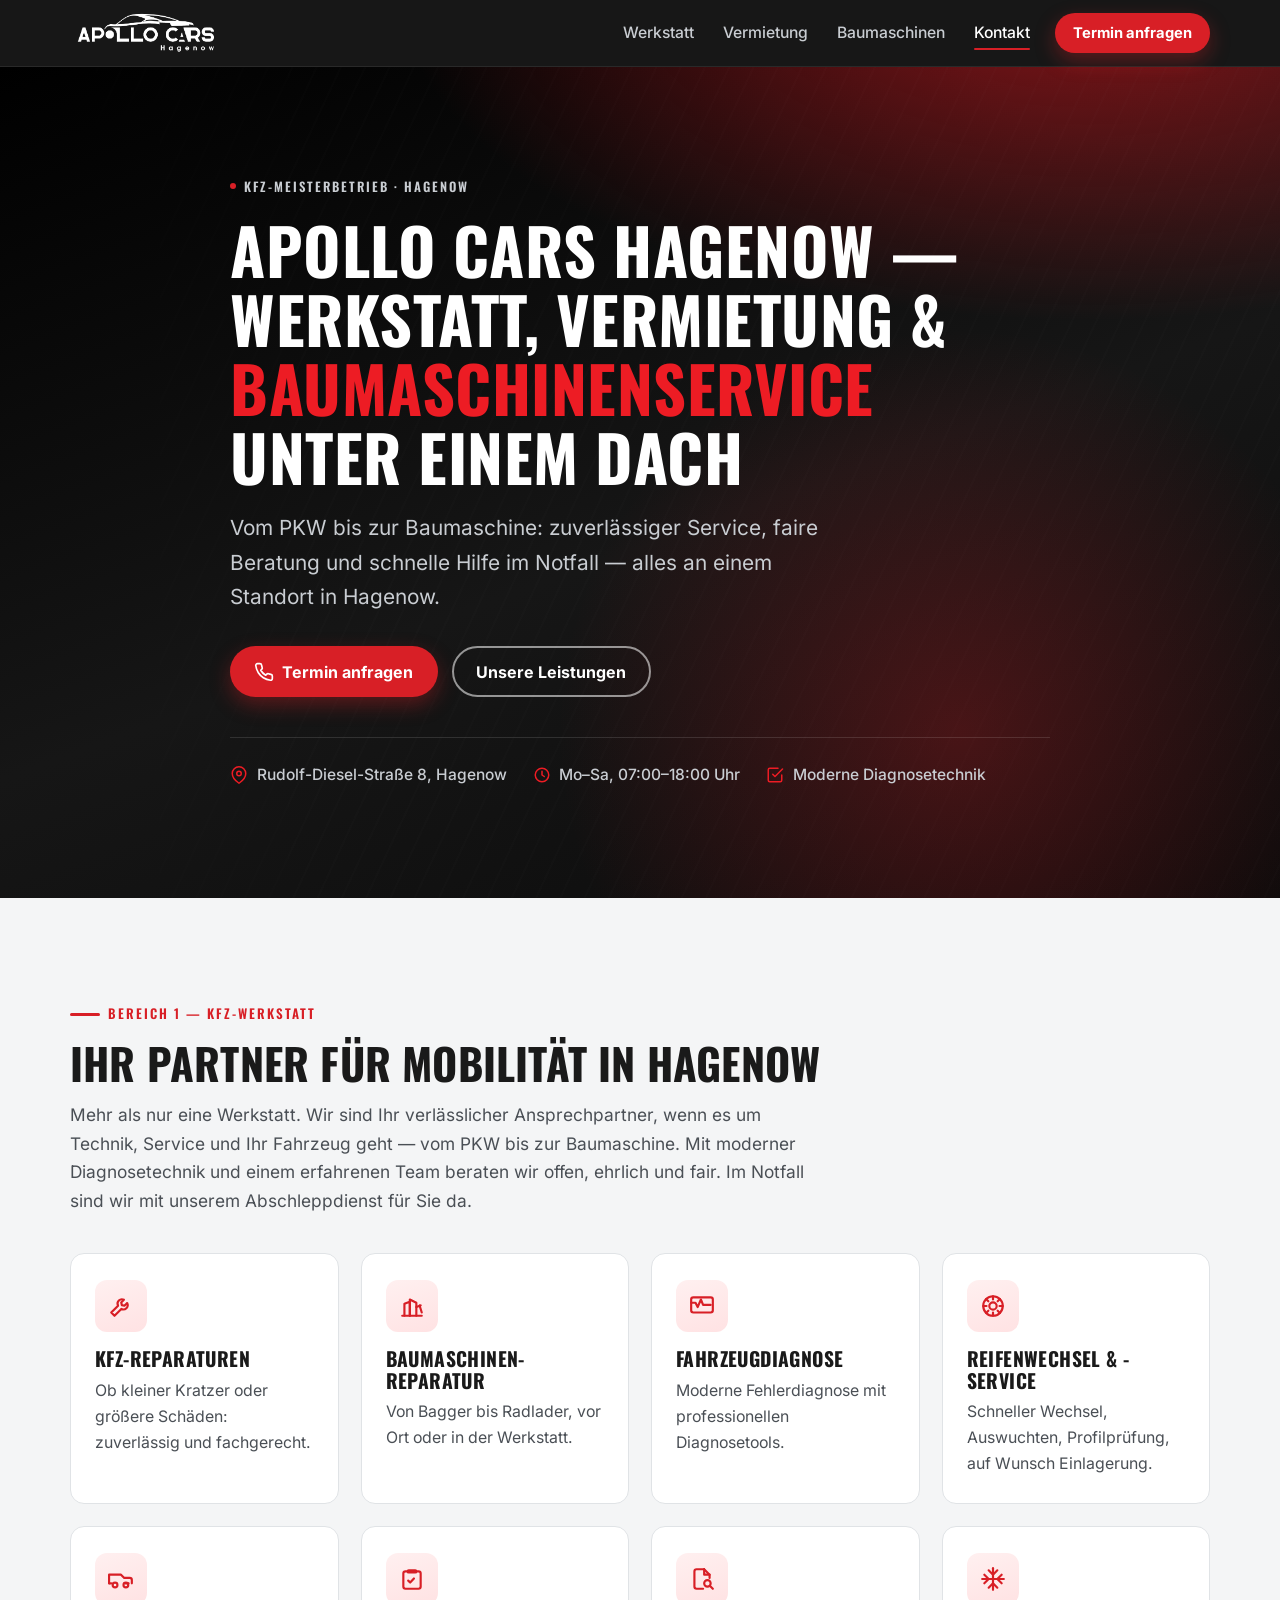
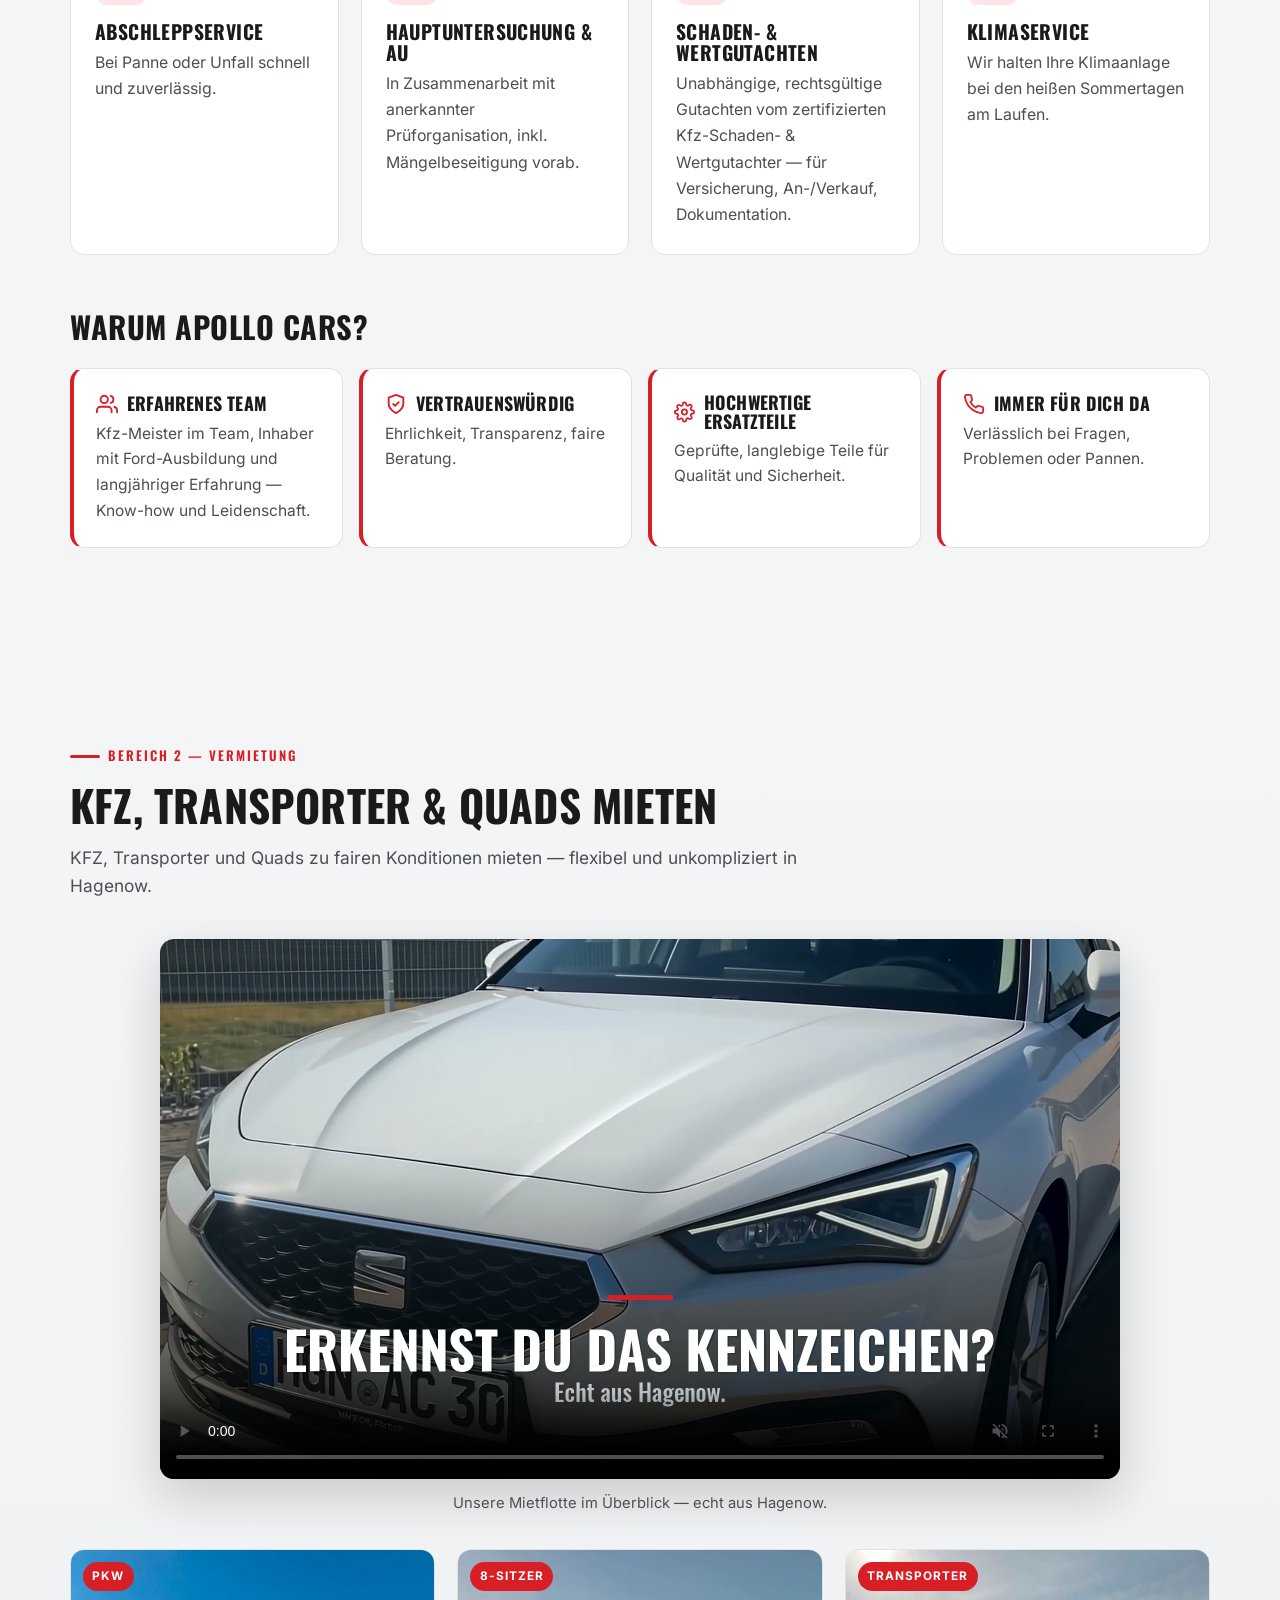
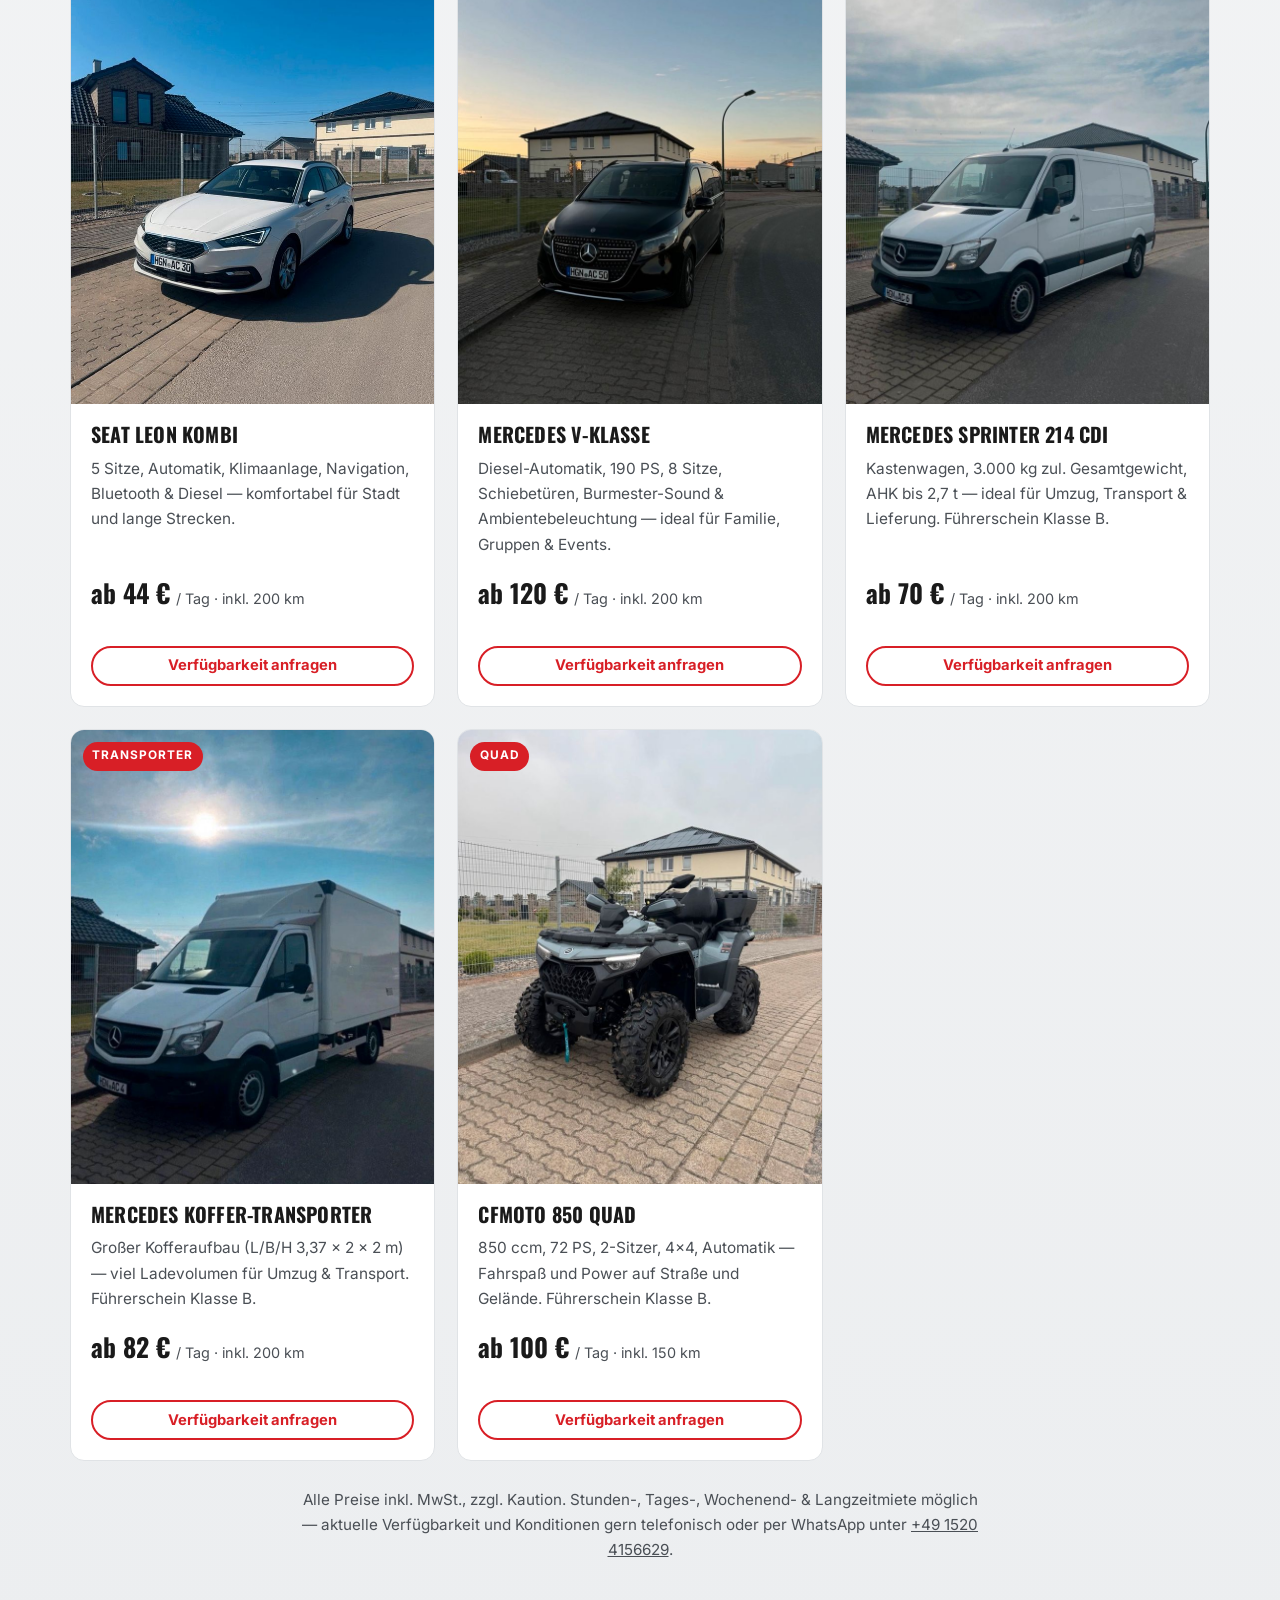
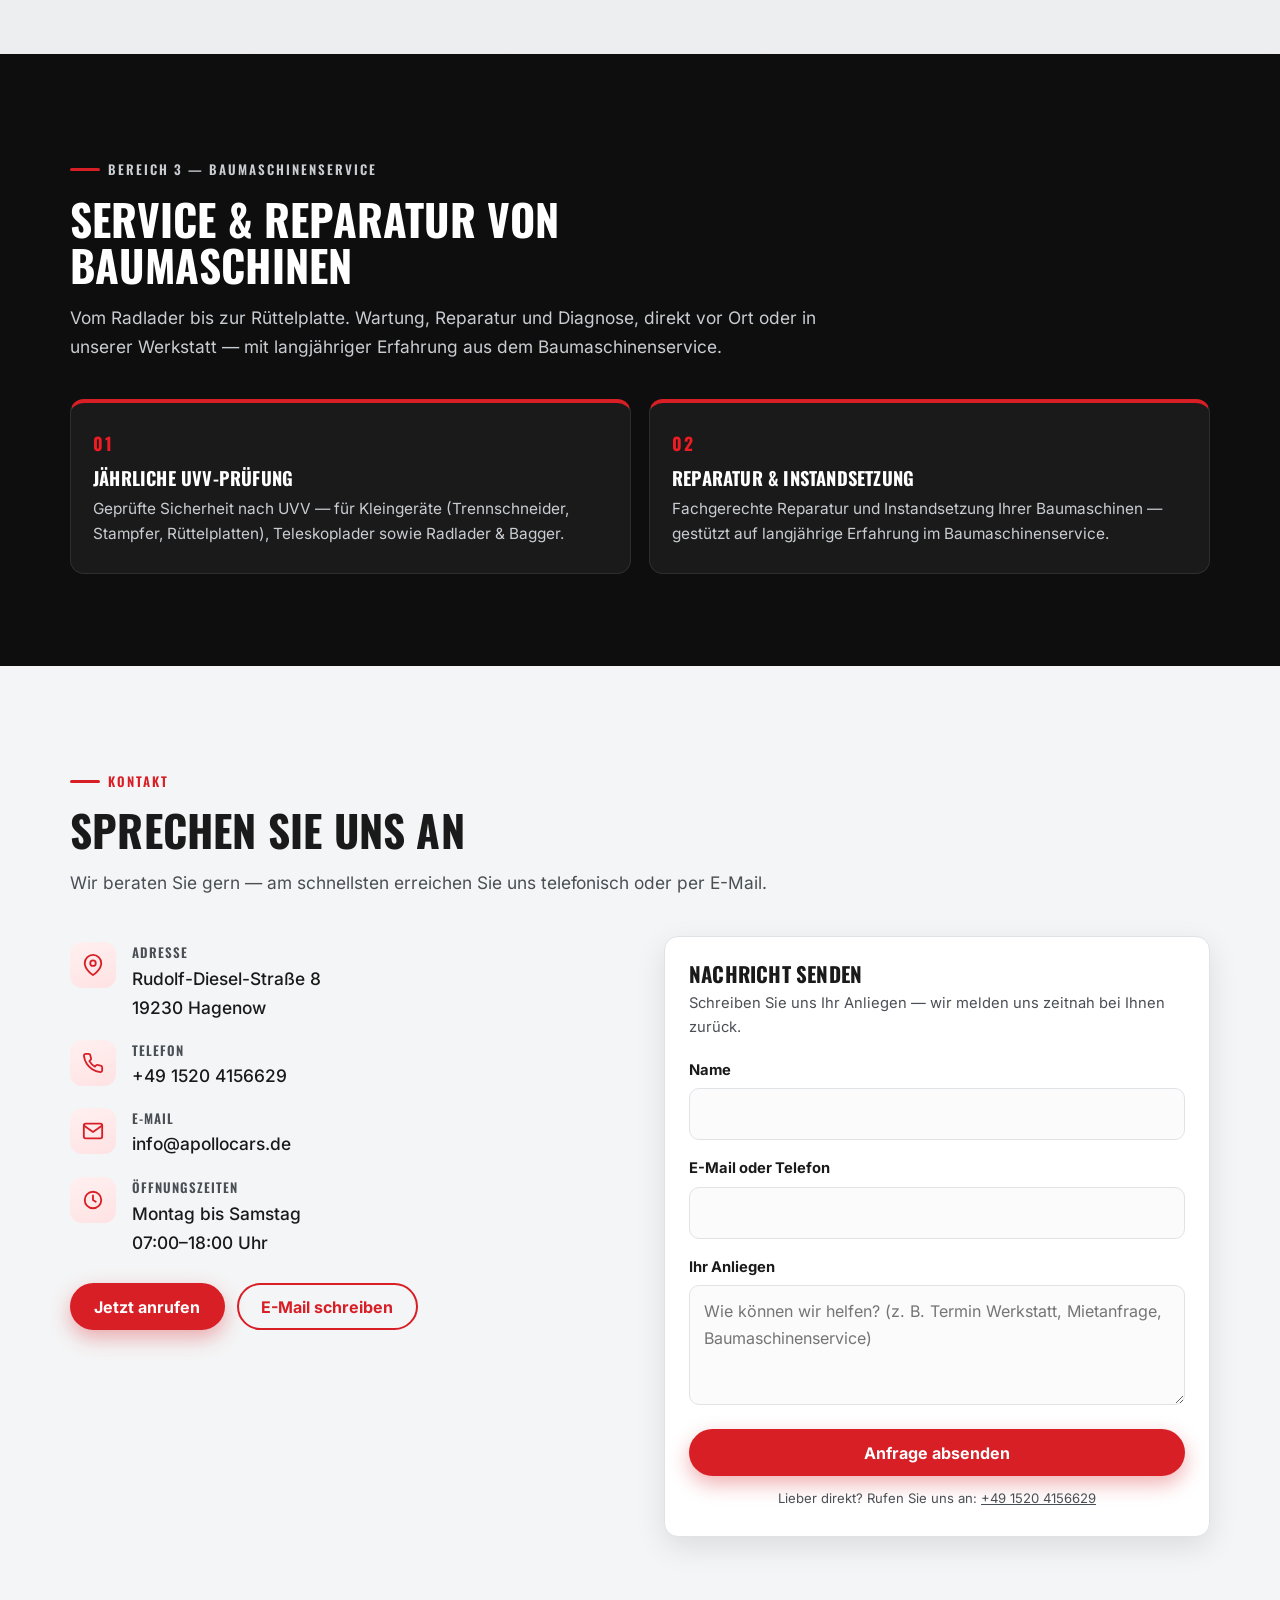
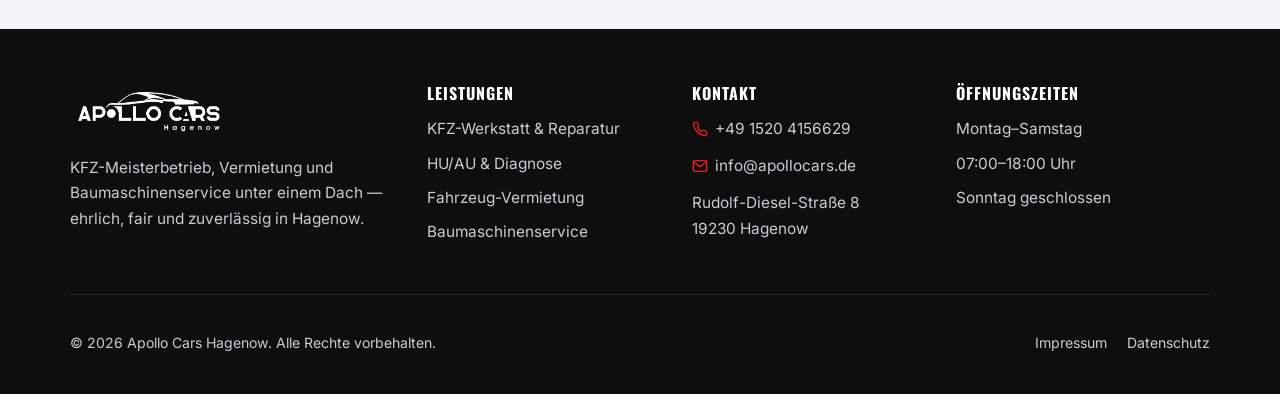
==== commit 059ce6ca: "Baumaschinen-Sektion: Platzhalter entfernen (Leistung 03/04 + Foto-Plätze) Es bleiben die zwei final" ====
--- a/index.html
+++ b/index.html
@@ -293,7 +293,6 @@
       <p class="section-intro">Vom Radlader bis zur Rüttelplatte. Wartung, Reparatur und Diagnose, direkt vor Ort oder in unserer Werkstatt — mit langjähriger Erfahrung aus dem Baumaschinenservice.</p>
     </div>
 
-    <!-- HINWEIS: Leistung 01 & 02 sind final (durch Qualifikation gedeckt); [Leistung 3–4] noch Platzhalter. -->
     <div class="machine-grid">
       <article class="machine-card">
         <div class="num">01</div>
@@ -305,23 +304,6 @@
         <h3>Reparatur &amp; Instandsetzung</h3>
         <p>Fachgerechte Reparatur und Instandsetzung Ihrer Baumaschinen — gestützt auf langjährige Erfahrung im Baumaschinenservice.</p>
       </article>
-      <article class="machine-card">
-        <div class="num">03</div>
-        <h3>[Leistung 3]</h3>
-        <p>[Kurzbeschreibung der Leistung — z. B. Fehlerdiagnose & Elektrik.]</p>
-      </article>
-      <article class="machine-card">
-        <div class="num">04</div>
-        <h3>[Leistung 4]</h3>
-        <p>[Kurzbeschreibung der Leistung — z. B. Ersatzteilbeschaffung & Verschleißteile.]</p>
-      </article>
-    </div>
-
-    <!-- Platz für Baumaschinen-Fotos -->
-    <div class="machine-photos">
-      <div class="placeholder"><div class="ph-inner"><svg viewBox="0 0 24 24" fill="none" stroke="currentColor" stroke-width="1.6" stroke-linecap="round" stroke-linejoin="round" aria-hidden="true"><rect x="3" y="3" width="18" height="18" rx="2"/><circle cx="8.5" cy="9" r="1.8"/><path d="m21 16-5-5L5 21"/></svg><b>Foto einfügen</b><small>z. B. Bagger / Radlader</small></div></div>
-      <div class="placeholder"><div class="ph-inner"><svg viewBox="0 0 24 24" fill="none" stroke="currentColor" stroke-width="1.6" stroke-linecap="round" stroke-linejoin="round" aria-hidden="true"><rect x="3" y="3" width="18" height="18" rx="2"/><circle cx="8.5" cy="9" r="1.8"/><path d="m21 16-5-5L5 21"/></svg><b>Foto einfügen</b><small>z. B. Reparatur vor Ort</small></div></div>
-      <div class="placeholder"><div class="ph-inner"><svg viewBox="0 0 24 24" fill="none" stroke="currentColor" stroke-width="1.6" stroke-linecap="round" stroke-linejoin="round" aria-hidden="true"><rect x="3" y="3" width="18" height="18" rx="2"/><circle cx="8.5" cy="9" r="1.8"/><path d="m21 16-5-5L5 21"/></svg><b>Foto einfügen</b><small>z. B. Werkstatt</small></div></div>
     </div>
   </div>
 </section>
--- a/assets/css/style.css
+++ b/assets/css/style.css
@@ -356,11 +356,10 @@
 .rent-card .btn{margin-top:6px}
 
 /* =========================================================================
-   Baumaschinen — Leistungs-Platzhalter
+   Baumaschinen — Leistungen
    ========================================================================= */
 .machine-grid{display:grid; gap:18px; grid-template-columns:1fr}
 @media(min-width:600px){.machine-grid{grid-template-columns:repeat(2,1fr)}}
-@media(min-width:1200px){.machine-grid{grid-template-columns:repeat(4,1fr)}}
 .machine-card{
   background:var(--anthracite); border:1px solid rgba(255,255,255,.09);
   border-radius:var(--radius); padding:26px 22px; border-top:4px solid var(--red);
@@ -371,10 +370,6 @@
 }
 .machine-card h3{color:#fff; text-transform:uppercase; font-size:1.15rem; margin-bottom:8px}
 .machine-card p{margin:0; color:var(--silver); font-size:.96rem}
-
-.machine-photos{display:grid; gap:18px; grid-template-columns:1fr; margin-top:34px}
-@media(min-width:600px){.machine-photos{grid-template-columns:repeat(3,1fr)}}
-.machine-photos .placeholder{border-radius:var(--radius); border:1px dashed rgba(255,255,255,.18)}
 
 /* =========================================================================
    Kontakt
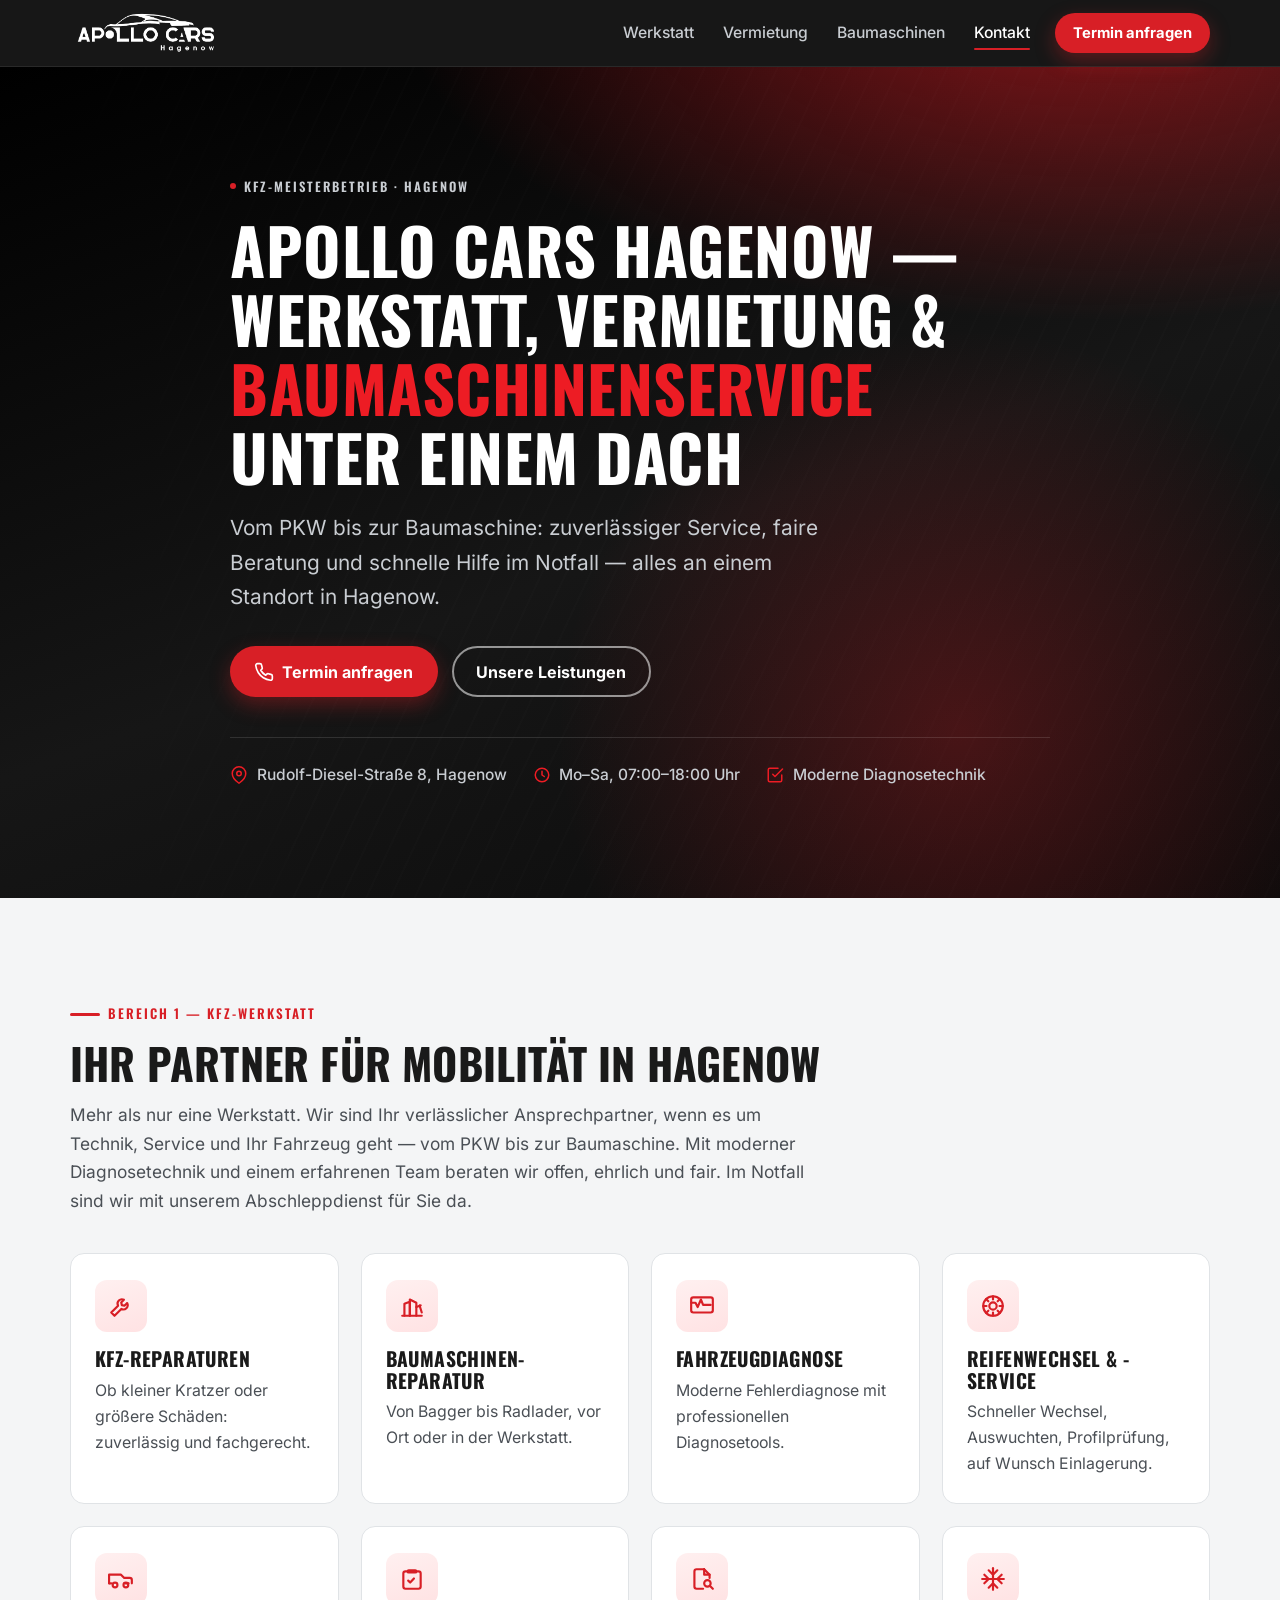
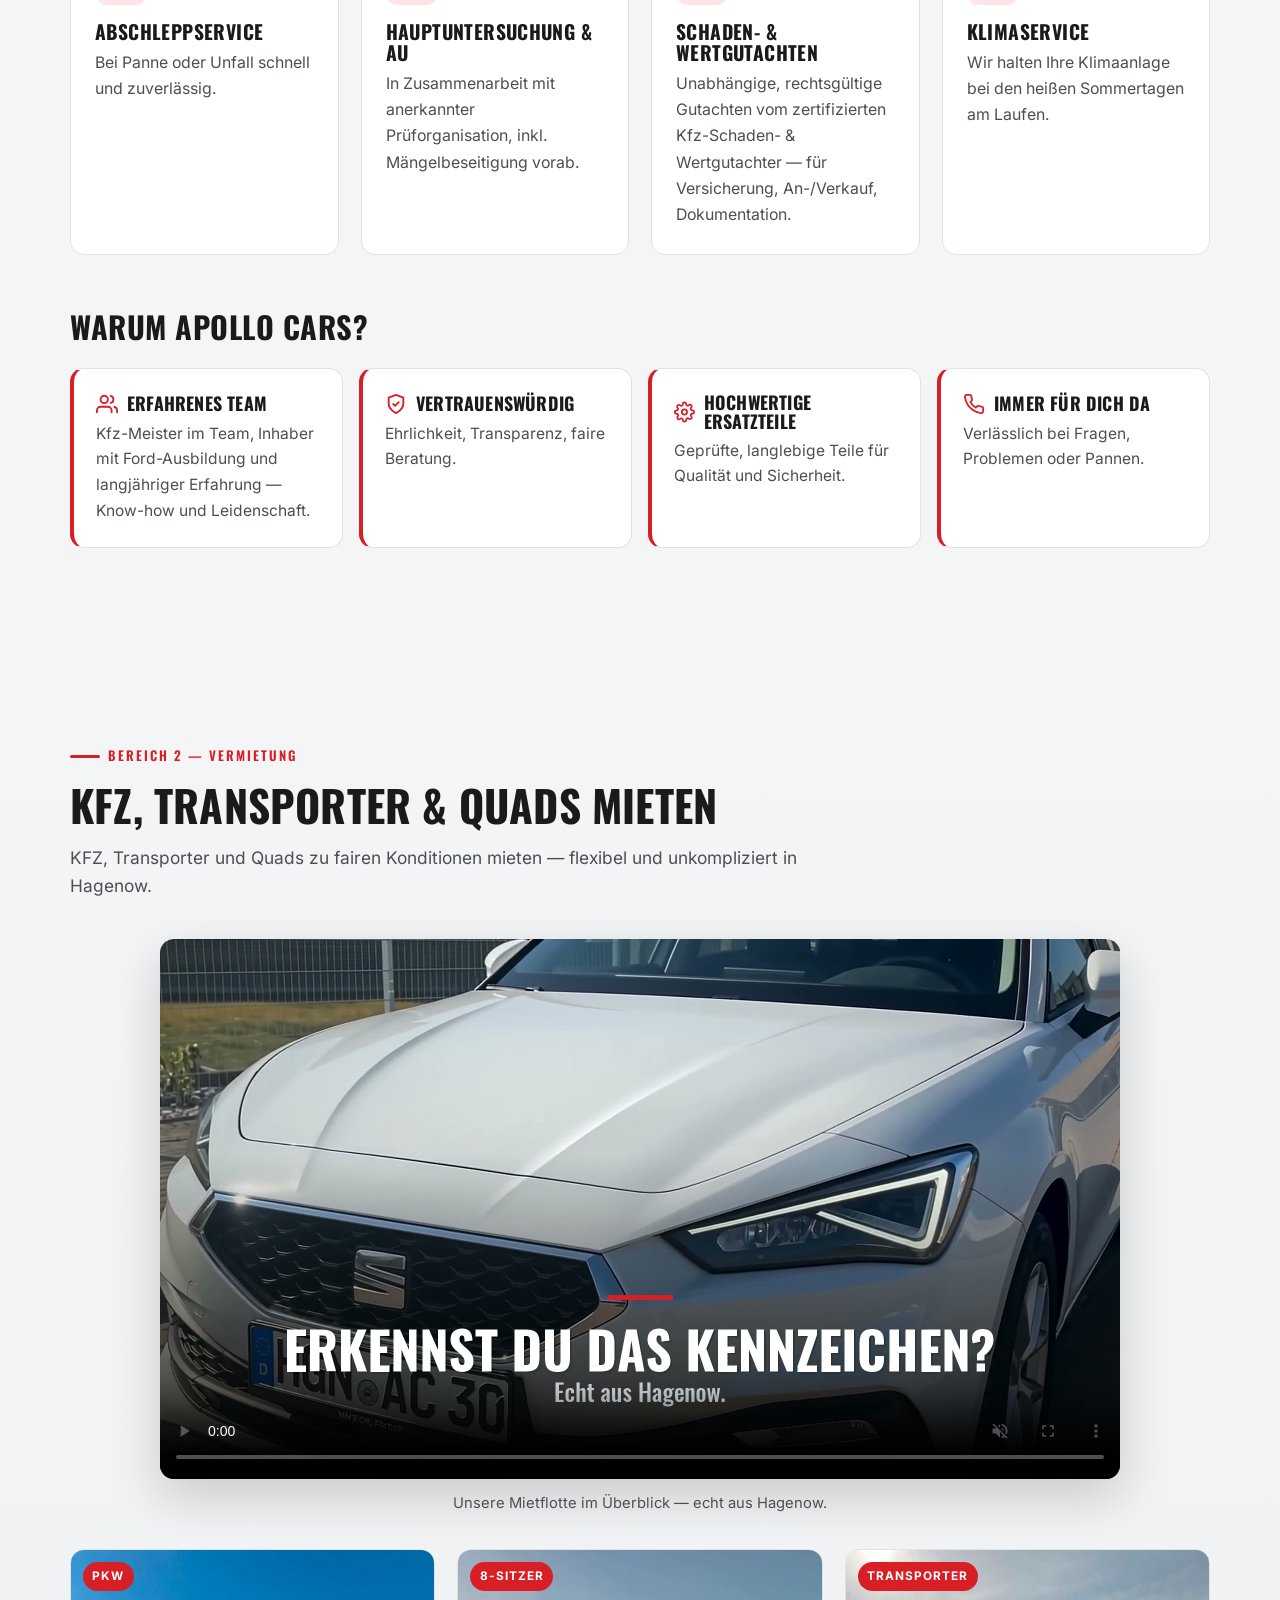
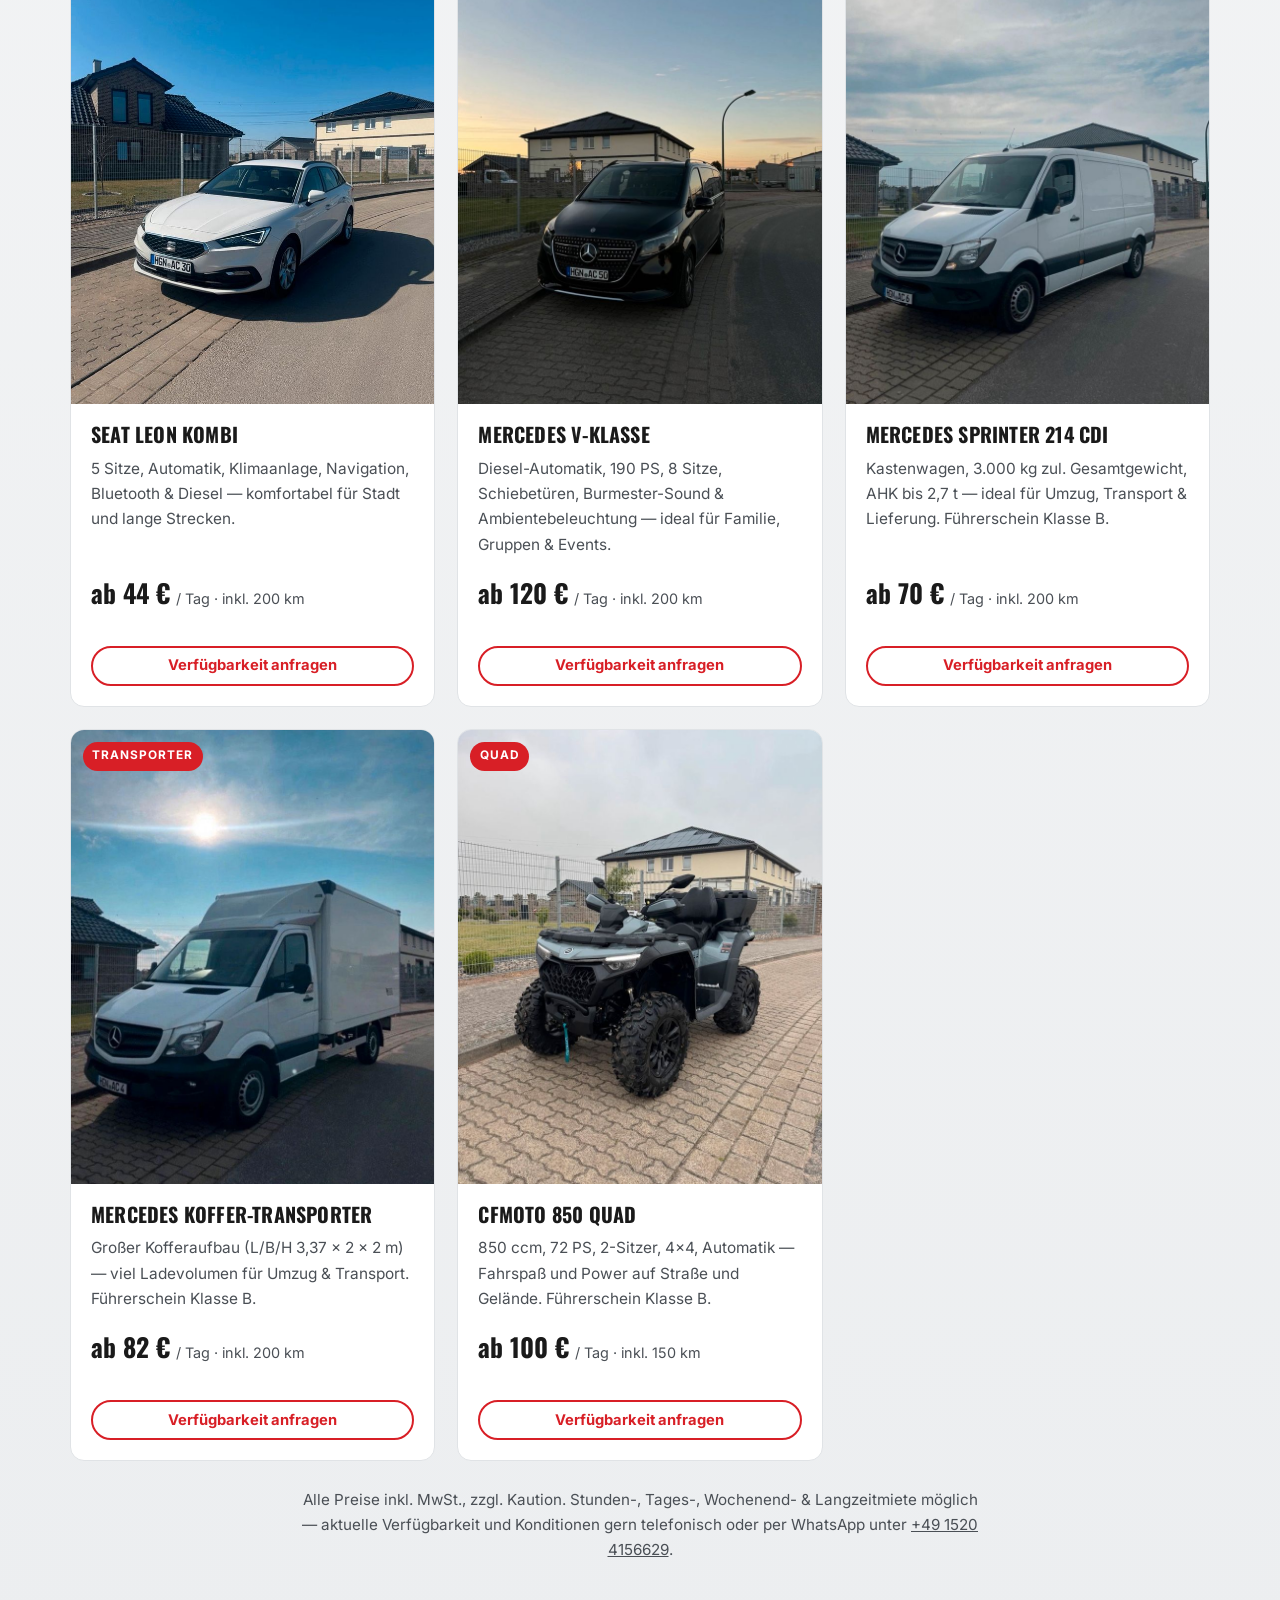
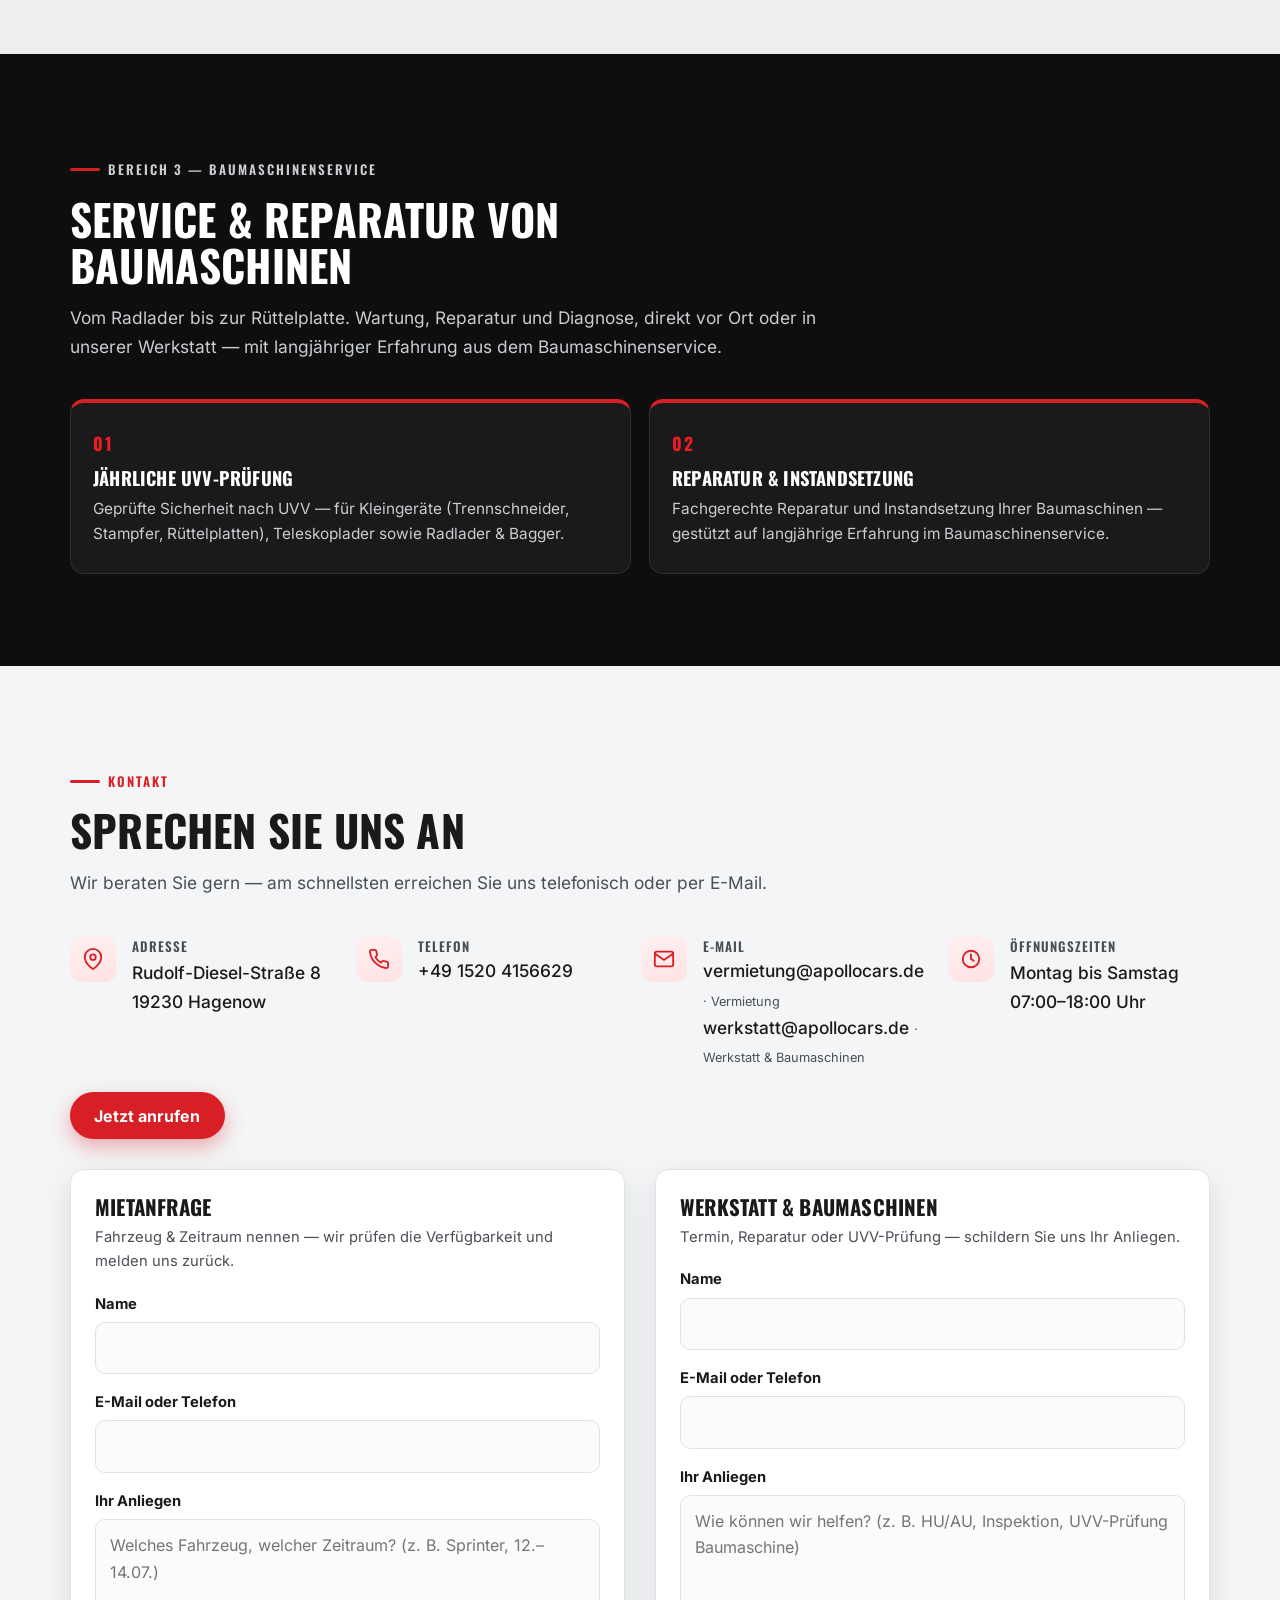
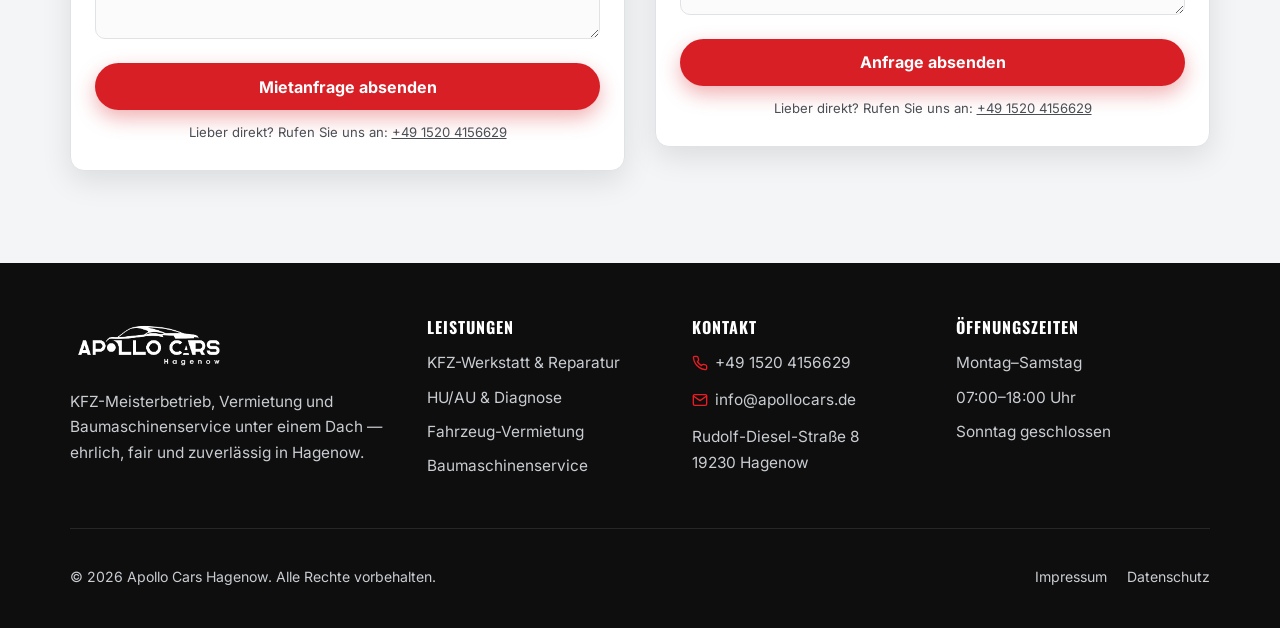
==== commit 6d69ed23: "Kontaktformular in zwei getrennte Formulare aufteilen (Vermietung / Werkstatt+Baumaschinen) Statt ei" ====
--- a/index.html
+++ b/index.html
@@ -317,61 +317,96 @@
       <p class="section-intro">Wir beraten Sie gern — am schnellsten erreichen Sie uns telefonisch oder per E-Mail.</p>
     </div>
 
-    <div class="contact-grid">
-      <div>
-        <div class="contact-list">
-          <div class="contact-item">
-            <span class="ic"><svg viewBox="0 0 24 24" fill="none" stroke="currentColor" stroke-width="2" stroke-linecap="round" stroke-linejoin="round" aria-hidden="true"><path d="M21 10c0 7-9 13-9 13s-9-6-9-13a9 9 0 0 1 18 0z"/><circle cx="12" cy="10" r="3"/></svg></span>
-            <div><div class="lbl">Adresse</div><p>Rudolf-Diesel-Straße 8<br>19230 Hagenow</p></div>
+    <!-- Kontaktdaten als Zeile über den Formularen -->
+    <div class="contact-bar">
+      <div class="contact-list">
+        <div class="contact-item">
+          <span class="ic"><svg viewBox="0 0 24 24" fill="none" stroke="currentColor" stroke-width="2" stroke-linecap="round" stroke-linejoin="round" aria-hidden="true"><path d="M21 10c0 7-9 13-9 13s-9-6-9-13a9 9 0 0 1 18 0z"/><circle cx="12" cy="10" r="3"/></svg></span>
+          <div><div class="lbl">Adresse</div><p>Rudolf-Diesel-Straße 8<br>19230 Hagenow</p></div>
+        </div>
+        <div class="contact-item">
+          <span class="ic"><svg viewBox="0 0 24 24" fill="none" stroke="currentColor" stroke-width="2" stroke-linecap="round" stroke-linejoin="round" aria-hidden="true"><path d="M22 16.92v3a2 2 0 0 1-2.18 2 19.79 19.79 0 0 1-8.63-3.07 19.5 19.5 0 0 1-6-6A19.79 19.79 0 0 1 2.12 4.18 2 2 0 0 1 4.11 2h3a2 2 0 0 1 2 1.72c.13.96.36 1.9.7 2.81a2 2 0 0 1-.45 2.11L8.09 9.91a16 16 0 0 0 6 6l1.27-1.27a2 2 0 0 1 2.11-.45c.91.34 1.85.57 2.81.7A2 2 0 0 1 22 16.92z"/></svg></span>
+          <div><div class="lbl">Telefon</div><a href="tel:+4915204156629">+49 1520 4156629</a></div>
+        </div>
+        <div class="contact-item">
+          <span class="ic"><svg viewBox="0 0 24 24" fill="none" stroke="currentColor" stroke-width="2" stroke-linecap="round" stroke-linejoin="round" aria-hidden="true"><rect x="2" y="4" width="20" height="16" rx="2"/><path d="m22 6-10 7L2 6"/></svg></span>
+          <div>
+            <div class="lbl">E-Mail</div>
+            <a href="mailto:vermietung@apollocars.de">vermietung@apollocars.de</a> <small class="contact-sub">· Vermietung</small><br>
+            <a href="mailto:werkstatt@apollocars.de">werkstatt@apollocars.de</a> <small class="contact-sub">· Werkstatt &amp; Baumaschinen</small>
           </div>
-          <div class="contact-item">
-            <span class="ic"><svg viewBox="0 0 24 24" fill="none" stroke="currentColor" stroke-width="2" stroke-linecap="round" stroke-linejoin="round" aria-hidden="true"><path d="M22 16.92v3a2 2 0 0 1-2.18 2 19.79 19.79 0 0 1-8.63-3.07 19.5 19.5 0 0 1-6-6A19.79 19.79 0 0 1 2.12 4.18 2 2 0 0 1 4.11 2h3a2 2 0 0 1 2 1.72c.13.96.36 1.9.7 2.81a2 2 0 0 1-.45 2.11L8.09 9.91a16 16 0 0 0 6 6l1.27-1.27a2 2 0 0 1 2.11-.45c.91.34 1.85.57 2.81.7A2 2 0 0 1 22 16.92z"/></svg></span>
-            <div><div class="lbl">Telefon</div><a href="tel:+4915204156629">+49 1520 4156629</a></div>
-          </div>
-          <div class="contact-item">
-            <span class="ic"><svg viewBox="0 0 24 24" fill="none" stroke="currentColor" stroke-width="2" stroke-linecap="round" stroke-linejoin="round" aria-hidden="true"><rect x="2" y="4" width="20" height="16" rx="2"/><path d="m22 6-10 7L2 6"/></svg></span>
-            <div><div class="lbl">E-Mail</div><a href="mailto:info@apollocars.de">info@apollocars.de</a></div>
-          </div>
-          <div class="contact-item">
-            <span class="ic"><svg viewBox="0 0 24 24" fill="none" stroke="currentColor" stroke-width="2" stroke-linecap="round" stroke-linejoin="round" aria-hidden="true"><circle cx="12" cy="12" r="9"/><path d="M12 7v5l3 2"/></svg></span>
-            <div><div class="lbl">Öffnungszeiten</div><p>Montag bis Samstag<br>07:00–18:00 Uhr</p></div>
-          </div>
-        </div>
-        <div class="contact-actions">
-          <a class="btn btn--primary" href="tel:+4915204156629">Jetzt anrufen</a>
-          <a class="btn btn--ghost" href="mailto:info@apollocars.de">E-Mail schreiben</a>
-        </div>
-      </div>
-
-      <!-- Versand über FormSubmit.co (kostenlos, kein Backend nötig). Anfragen
-           gehen direkt an info@apollocars.de. Aktivierung: erste echte Absendung
-           löst eine einmalige Bestätigungs-Mail von FormSubmit an info@apollocars.de
-           aus — diese muss einmal bestätigt werden, dann läuft alles automatisch. -->
-      <form class="contact-form" action="https://formsubmit.co/info@apollocars.de" method="POST">
-        <h3>Nachricht senden</h3>
-        <p class="form-note">Schreiben Sie uns Ihr Anliegen — wir melden uns zeitnah bei Ihnen zurück.</p>
+        </div>
+        <div class="contact-item">
+          <span class="ic"><svg viewBox="0 0 24 24" fill="none" stroke="currentColor" stroke-width="2" stroke-linecap="round" stroke-linejoin="round" aria-hidden="true"><circle cx="12" cy="12" r="9"/><path d="M12 7v5l3 2"/></svg></span>
+          <div><div class="lbl">Öffnungszeiten</div><p>Montag bis Samstag<br>07:00–18:00 Uhr</p></div>
+        </div>
+      </div>
+      <div class="contact-actions">
+        <a class="btn btn--primary" href="tel:+4915204156629">Jetzt anrufen</a>
+      </div>
+    </div>
+
+    <!-- Zwei getrennte Formulare: Vermietung → vermietung@apollocars.de,
+         Werkstatt & Baumaschinen → werkstatt@apollocars.de. Versand über FormSubmit.co
+         (kostenlos, kein Backend). Aktivierung: pro Adresse löst die erste echte
+         Absendung eine einmalige Bestätigungs-Mail aus — beide einmal bestätigen,
+         dann läuft alles automatisch. -->
+    <div class="contact-forms">
+
+      <!-- Formular 1 — Vermietung -->
+      <form class="contact-form" action="https://formsubmit.co/vermietung@apollocars.de" method="POST">
+        <h3>Mietanfrage</h3>
+        <p class="form-note">Fahrzeug &amp; Zeitraum nennen — wir prüfen die Verfügbarkeit und melden uns zurück.</p>
         <!-- FormSubmit-Einstellungen (unsichtbar) -->
-        <input type="hidden" name="_subject" value="Neue Anfrage über apollocars.de">
+        <input type="hidden" name="_subject" value="Mietanfrage über apollocars.de">
         <input type="hidden" name="_template" value="table">
         <input type="hidden" name="_captcha" value="false">
         <input type="hidden" name="_next" value="https://www.apollocars.de/danke.html">
         <!-- Honeypot gegen Spam-Bots: für Menschen unsichtbar, bitte leer lassen -->
         <input type="text" name="_honey" tabindex="-1" autocomplete="off" aria-hidden="true" style="position:absolute;left:-9999px">
         <div class="field">
-          <label for="cf-name">Name</label>
-          <input type="text" id="cf-name" name="Name" autocomplete="name" required>
-        </div>
-        <div class="field">
-          <label for="cf-mail">E-Mail oder Telefon</label>
-          <input type="text" id="cf-mail" name="Kontakt" autocomplete="email" required>
-        </div>
-        <div class="field">
-          <label for="cf-msg">Ihr Anliegen</label>
-          <textarea id="cf-msg" name="Nachricht" placeholder="Wie können wir helfen? (z. B. Termin Werkstatt, Mietanfrage, Baumaschinenservice)" required></textarea>
+          <label for="cf-v-name">Name</label>
+          <input type="text" id="cf-v-name" name="Name" autocomplete="name" required>
+        </div>
+        <div class="field">
+          <label for="cf-v-mail">E-Mail oder Telefon</label>
+          <input type="text" id="cf-v-mail" name="Kontakt" autocomplete="email" required>
+        </div>
+        <div class="field">
+          <label for="cf-v-msg">Ihr Anliegen</label>
+          <textarea id="cf-v-msg" name="Nachricht" placeholder="Welches Fahrzeug, welcher Zeitraum? (z. B. Sprinter, 12.–14.07.)" required></textarea>
+        </div>
+        <button type="submit" class="btn btn--primary btn--block">Mietanfrage absenden</button>
+        <p class="form-hint">Lieber direkt? Rufen Sie uns an: <a href="tel:+4915204156629">+49 1520 4156629</a></p>
+      </form>
+
+      <!-- Formular 2 — Werkstatt & Baumaschinen -->
+      <form class="contact-form" action="https://formsubmit.co/werkstatt@apollocars.de" method="POST">
+        <h3>Werkstatt &amp; Baumaschinen</h3>
+        <p class="form-note">Termin, Reparatur oder UVV-Prüfung — schildern Sie uns Ihr Anliegen.</p>
+        <!-- FormSubmit-Einstellungen (unsichtbar) -->
+        <input type="hidden" name="_subject" value="Werkstatt-/Baumaschinen-Anfrage über apollocars.de">
+        <input type="hidden" name="_template" value="table">
+        <input type="hidden" name="_captcha" value="false">
+        <input type="hidden" name="_next" value="https://www.apollocars.de/danke.html">
+        <!-- Honeypot gegen Spam-Bots: für Menschen unsichtbar, bitte leer lassen -->
+        <input type="text" name="_honey" tabindex="-1" autocomplete="off" aria-hidden="true" style="position:absolute;left:-9999px">
+        <div class="field">
+          <label for="cf-w-name">Name</label>
+          <input type="text" id="cf-w-name" name="Name" autocomplete="name" required>
+        </div>
+        <div class="field">
+          <label for="cf-w-mail">E-Mail oder Telefon</label>
+          <input type="text" id="cf-w-mail" name="Kontakt" autocomplete="email" required>
+        </div>
+        <div class="field">
+          <label for="cf-w-msg">Ihr Anliegen</label>
+          <textarea id="cf-w-msg" name="Nachricht" placeholder="Wie können wir helfen? (z. B. HU/AU, Inspektion, UVV-Prüfung Baumaschine)" required></textarea>
         </div>
         <button type="submit" class="btn btn--primary btn--block">Anfrage absenden</button>
         <p class="form-hint">Lieber direkt? Rufen Sie uns an: <a href="tel:+4915204156629">+49 1520 4156629</a></p>
       </form>
+
     </div>
   </div>
 </section>
--- a/assets/css/style.css
+++ b/assets/css/style.css
@@ -374,10 +374,11 @@
 /* =========================================================================
    Kontakt
    ========================================================================= */
-.contact-grid{display:grid; gap:30px; grid-template-columns:1fr}
-@media(min-width:900px){.contact-grid{grid-template-columns:1fr 1fr; gap:48px; align-items:start}}
-
-.contact-list{display:grid; gap:18px; margin-top:6px}
+/* Kontaktdaten als Zeile über den Formularen (4 → 2 → 1 Spalte) */
+.contact-bar{margin-top:6px}
+.contact-list{display:grid; gap:18px; grid-template-columns:1fr}
+@media(min-width:600px){.contact-list{grid-template-columns:1fr 1fr}}
+@media(min-width:900px){.contact-list{grid-template-columns:repeat(4,1fr); gap:24px; align-items:start}}
 .contact-item{display:flex; gap:16px; align-items:flex-start}
 .contact-item .ic{
   flex:0 0 auto; width:46px; height:46px; border-radius:12px; display:grid; place-items:center;
@@ -385,10 +386,15 @@
 }
 .contact-item .ic svg{width:22px; height:22px}
 .contact-item .lbl{font-family:var(--font-head); font-weight:600; text-transform:uppercase; letter-spacing:1px; font-size:.82rem; color:var(--ink-soft)}
-.contact-item a,.contact-item p{margin:2px 0 0; font-size:1.08rem; font-weight:500; text-decoration:none; color:var(--ink)}
+.contact-item a,.contact-item p{margin:2px 0 0; font-size:1.08rem; font-weight:500; text-decoration:none; color:var(--ink); overflow-wrap:break-word}
 .contact-item a:hover{color:var(--red)}
-
-.contact-actions{display:flex; flex-wrap:wrap; gap:12px; margin-top:26px}
+.contact-sub{font-size:.8rem; font-weight:400; color:var(--ink-soft)}
+
+.contact-actions{display:flex; flex-wrap:wrap; gap:12px; margin-top:22px}
+
+/* Zwei Formulare nebeneinander (ab Desktop), darunter gestapelt */
+.contact-forms{display:grid; gap:24px; grid-template-columns:1fr; margin-top:30px}
+@media(min-width:980px){.contact-forms{grid-template-columns:1fr 1fr; gap:30px; align-items:start}}
 
 /* Formular */
 .contact-form{
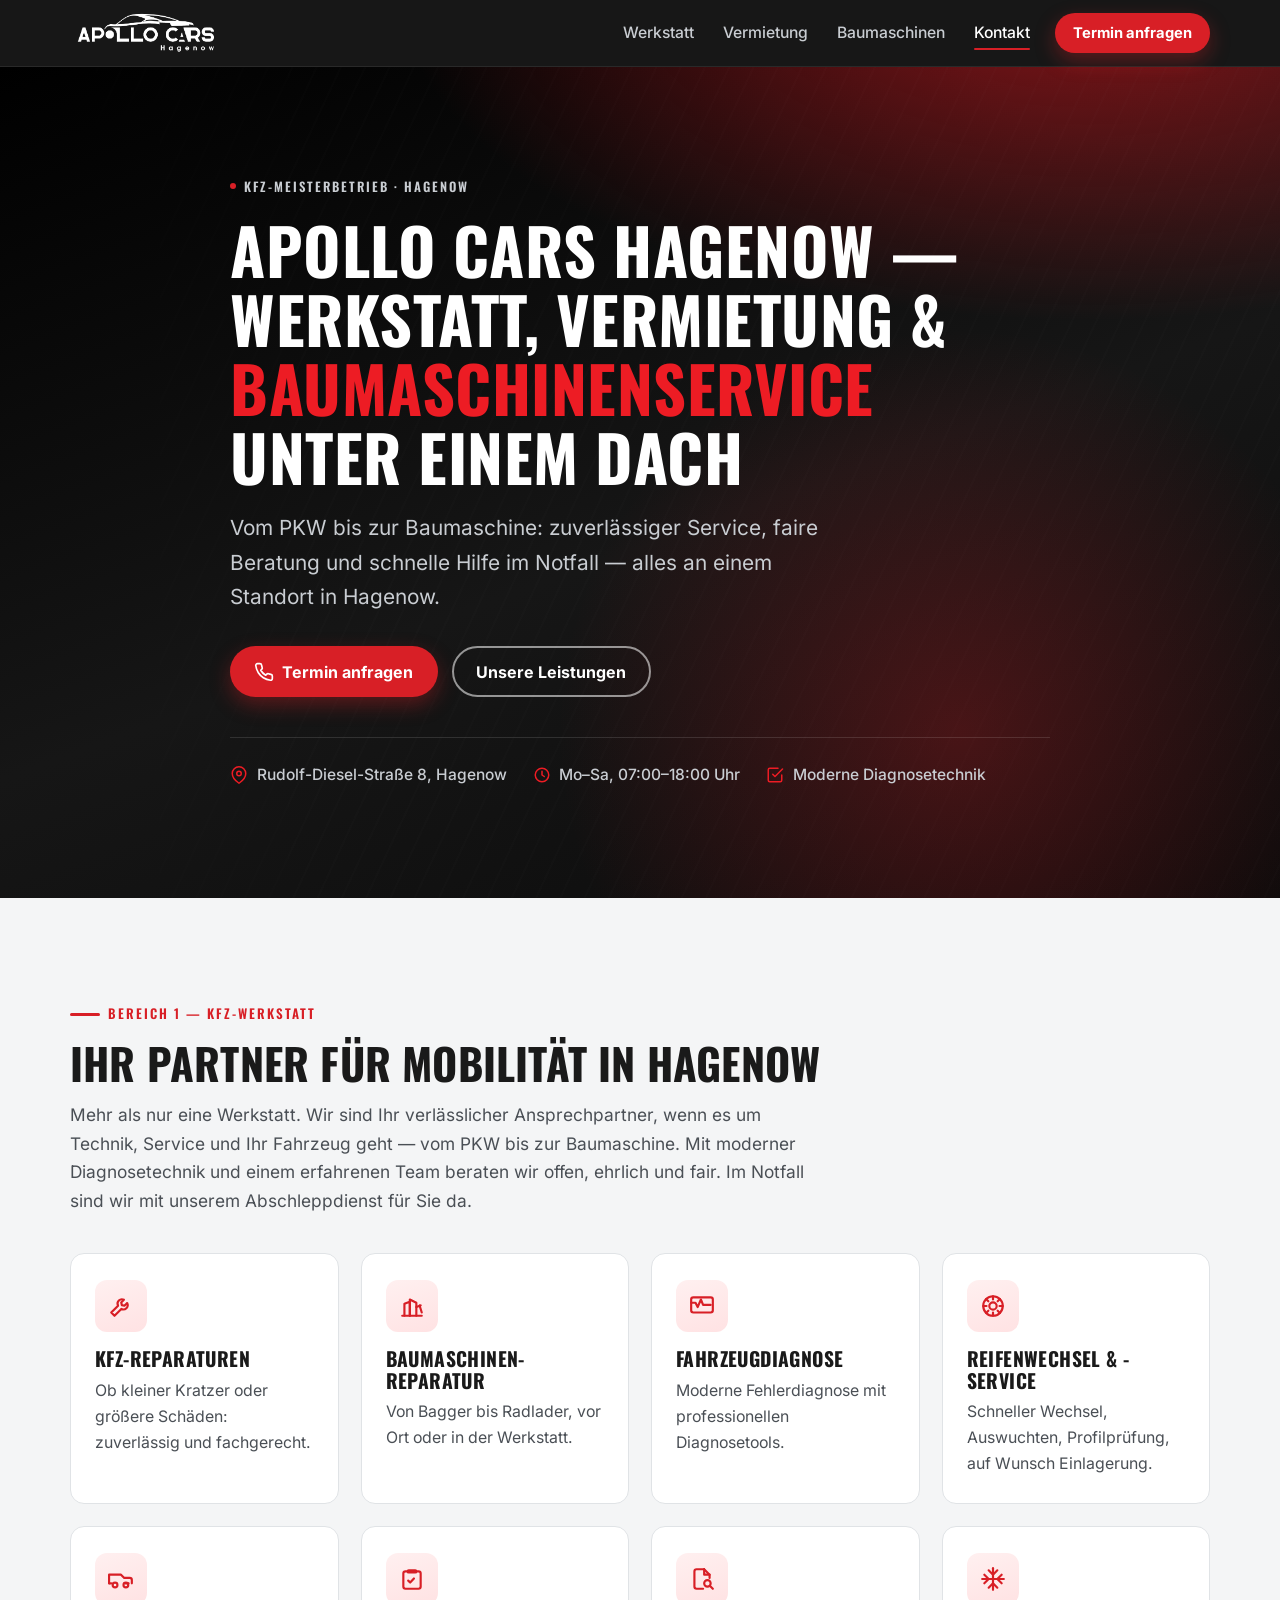
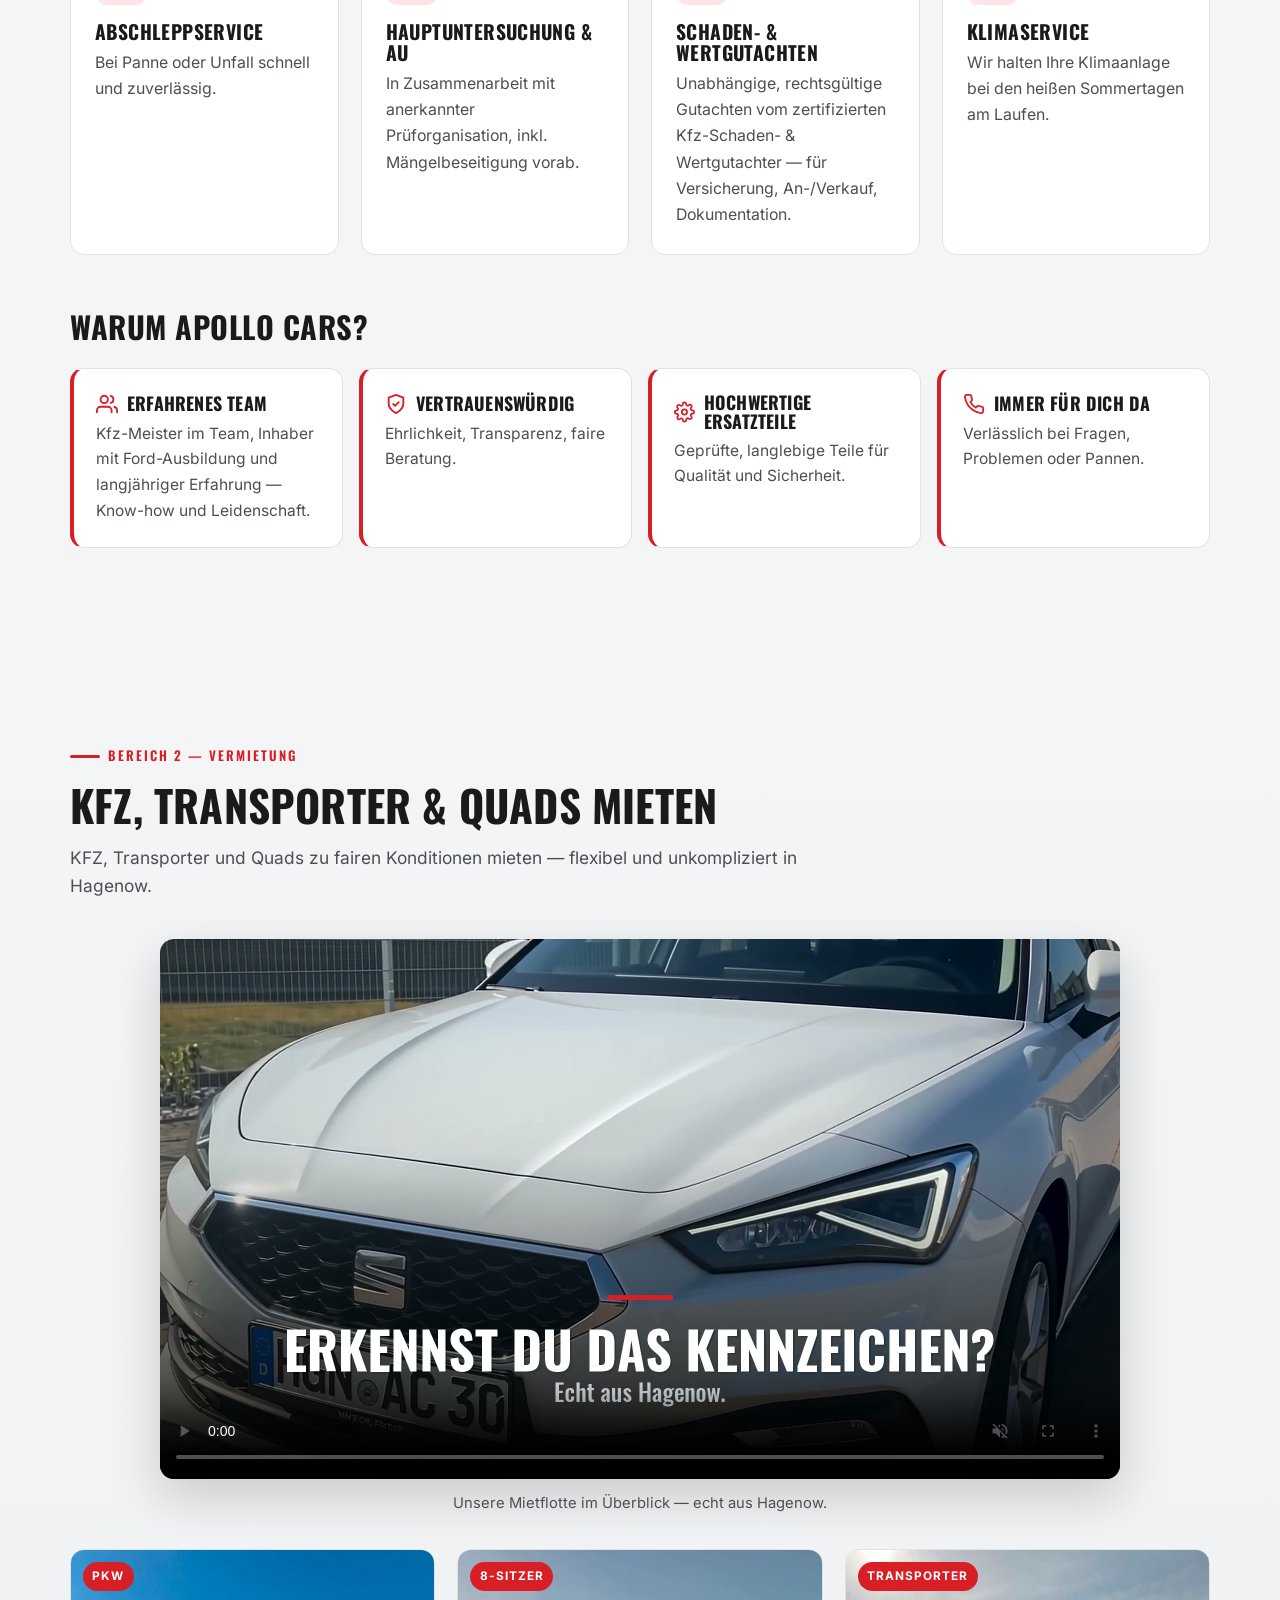
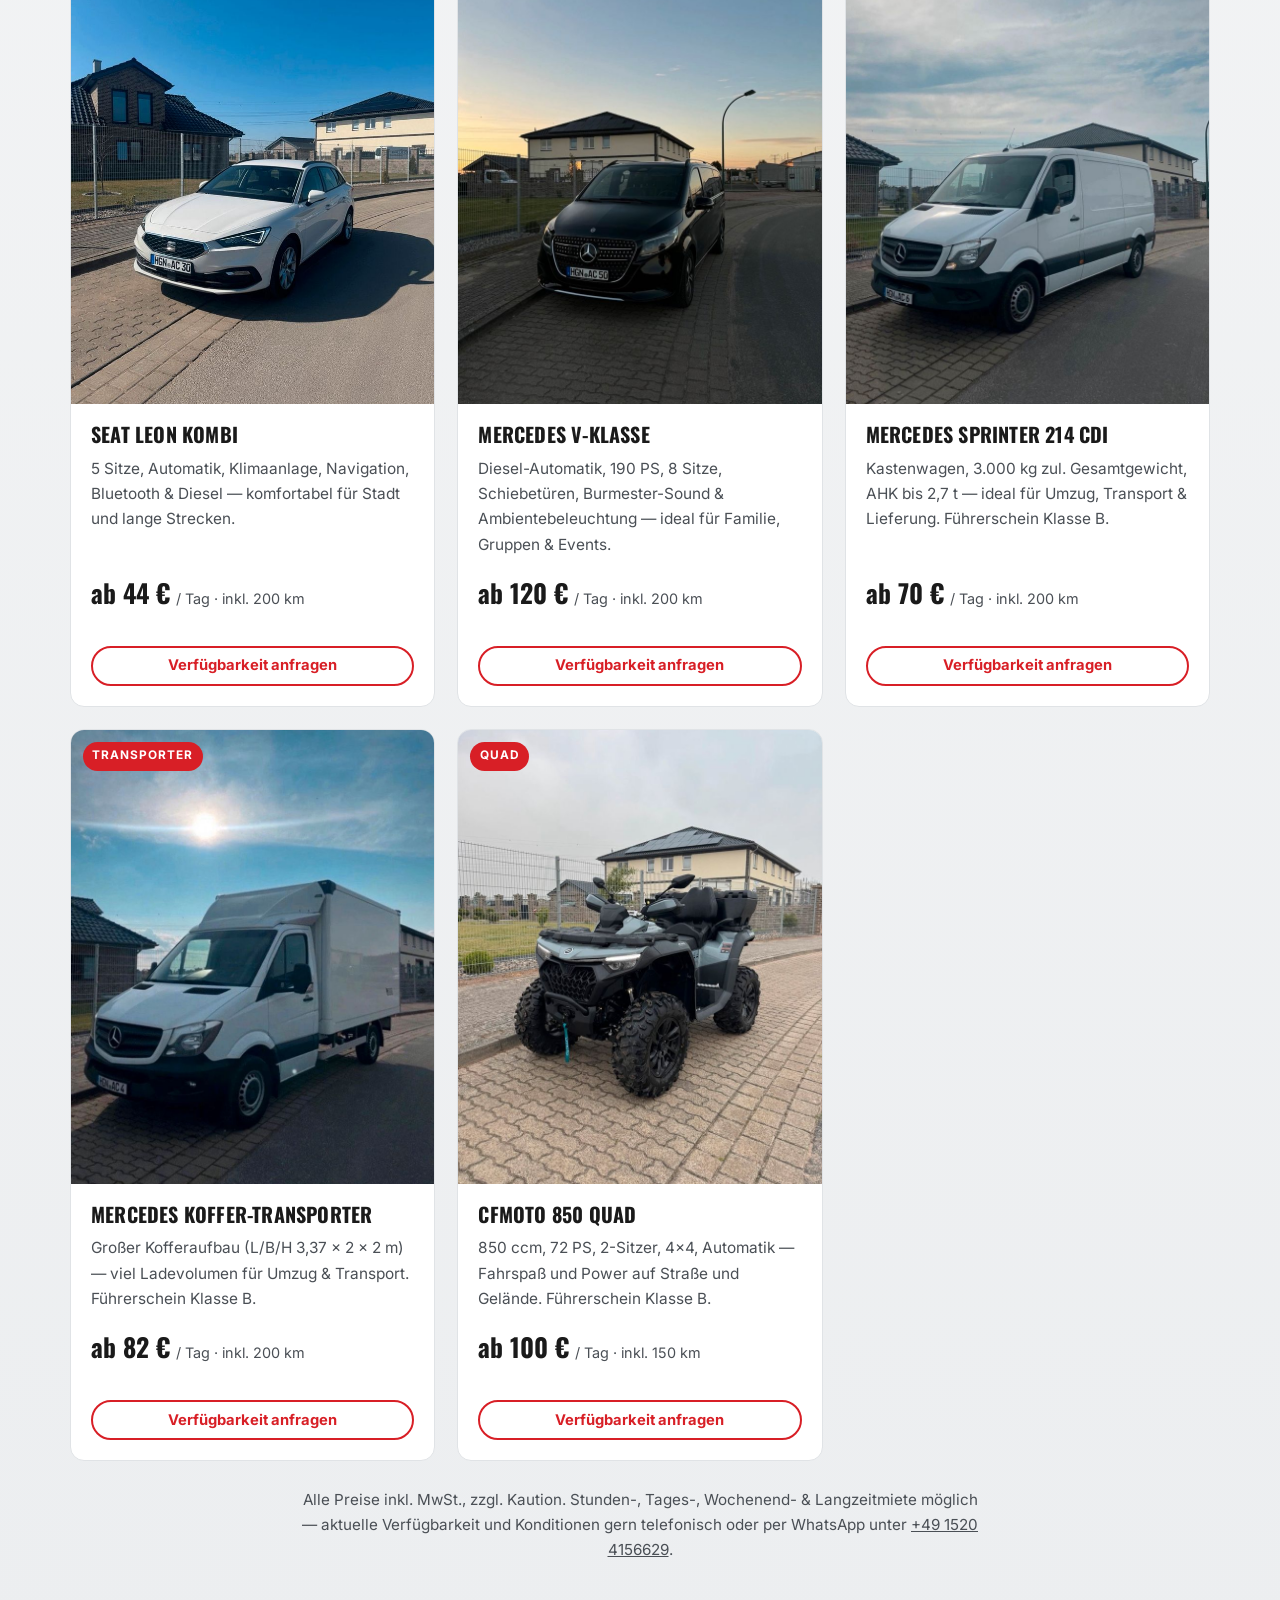
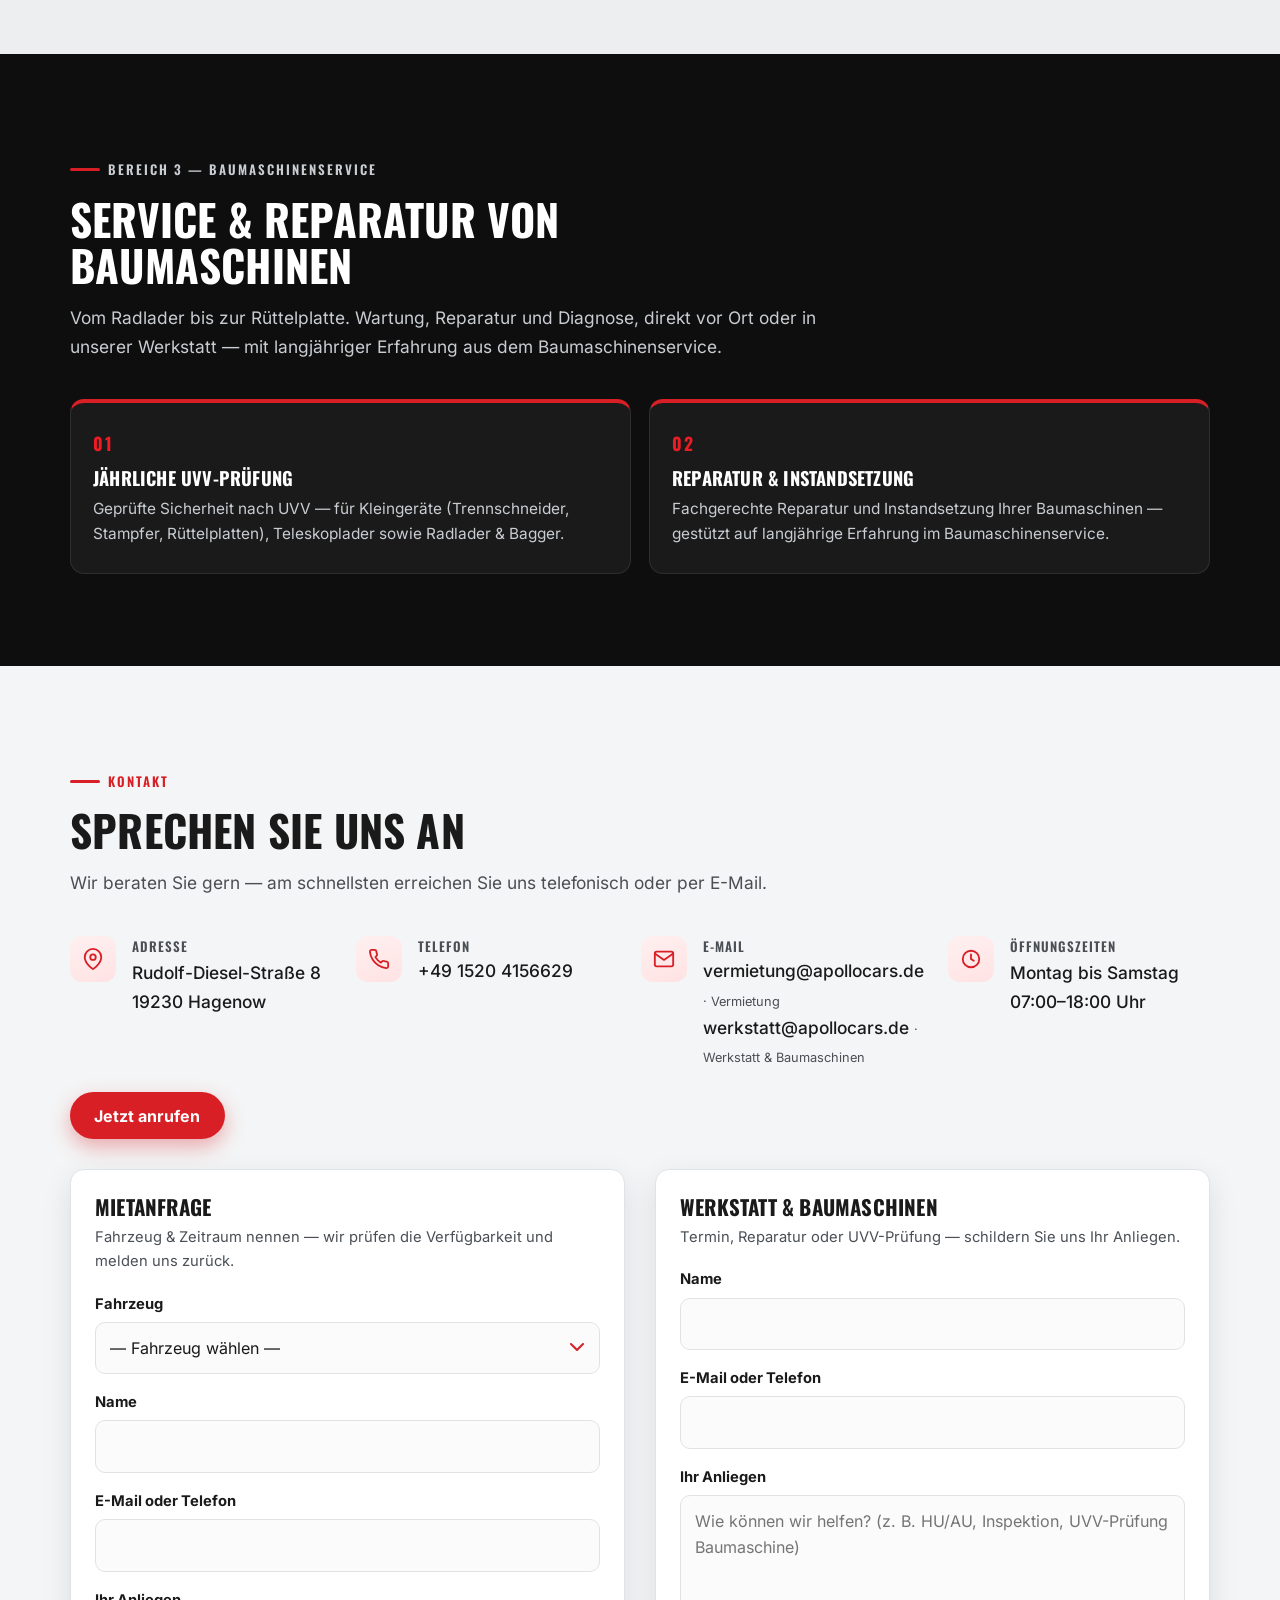
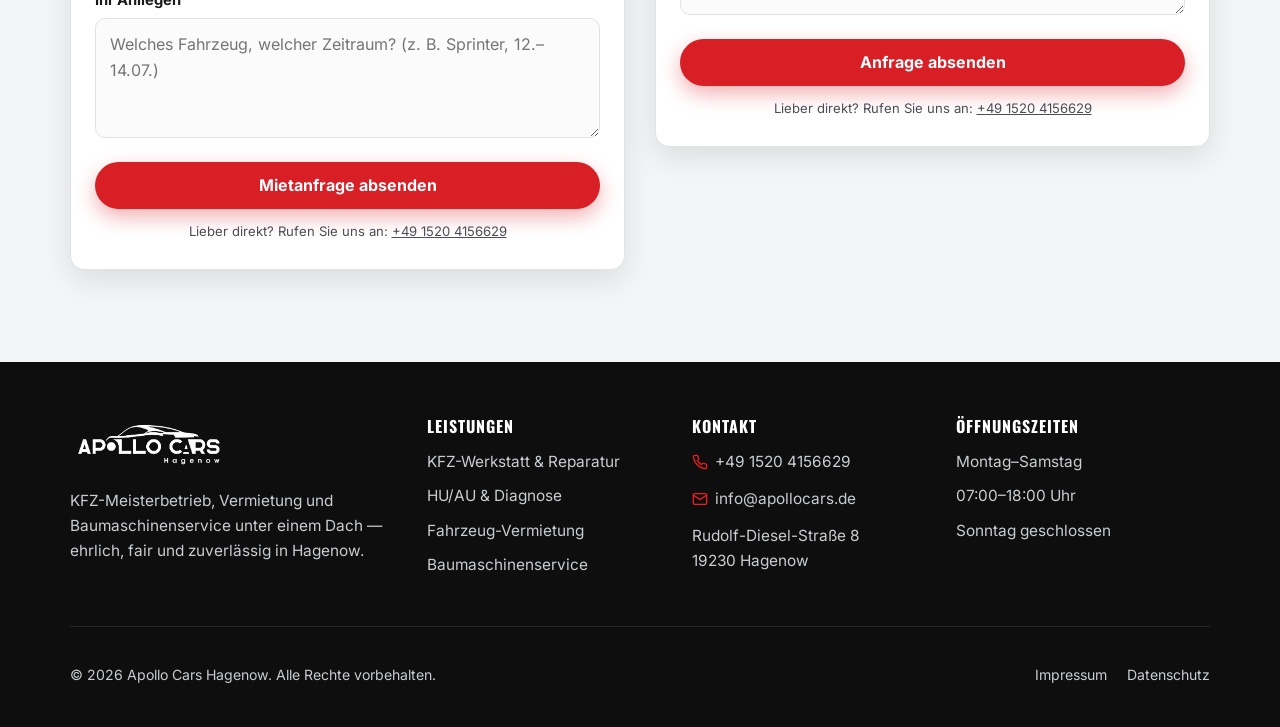
==== commit 37a883a8: "Mietkarten: Deep-Link zum vorausgefüllten Mietformular + Fahrzeug-Dropdown "Verfügbarkeit anfragen" " ====
--- a/index.html
+++ b/index.html
@@ -223,7 +223,7 @@
           <h3 class="rent-title">Seat Leon Kombi</h3>
           <p class="rent-desc">5 Sitze, Automatik, Klimaanlage, Navigation, Bluetooth &amp; Diesel — komfortabel für Stadt und lange Strecken.</p>
           <p class="price"><b>ab 44 €</b><span>/ Tag · inkl. 200 km</span></p>
-          <a class="btn btn--ghost btn--block btn--sm" href="tel:+4915204156629">Verfügbarkeit anfragen</a>
+          <a class="btn btn--ghost btn--block btn--sm" href="#mietanfrage" data-fahrzeug="Seat Leon Kombi">Verfügbarkeit anfragen</a>
         </div>
       </article>
 
@@ -236,7 +236,7 @@
           <h3 class="rent-title">Mercedes V-Klasse</h3>
           <p class="rent-desc">Diesel-Automatik, 190 PS, 8 Sitze, Schiebetüren, Burmester-Sound &amp; Ambientebeleuchtung — ideal für Familie, Gruppen &amp; Events.</p>
           <p class="price"><b>ab 120 €</b><span>/ Tag · inkl. 200 km</span></p>
-          <a class="btn btn--ghost btn--block btn--sm" href="tel:+4915204156629">Verfügbarkeit anfragen</a>
+          <a class="btn btn--ghost btn--block btn--sm" href="#mietanfrage" data-fahrzeug="Mercedes V-Klasse">Verfügbarkeit anfragen</a>
         </div>
       </article>
 
@@ -249,7 +249,7 @@
           <h3 class="rent-title">Mercedes Sprinter 214 CDI</h3>
           <p class="rent-desc">Kastenwagen, 3.000 kg zul. Gesamtgewicht, AHK bis 2,7 t — ideal für Umzug, Transport &amp; Lieferung. Führerschein Klasse B.</p>
           <p class="price"><b>ab 70 €</b><span>/ Tag · inkl. 200 km</span></p>
-          <a class="btn btn--ghost btn--block btn--sm" href="tel:+4915204156629">Verfügbarkeit anfragen</a>
+          <a class="btn btn--ghost btn--block btn--sm" href="#mietanfrage" data-fahrzeug="Mercedes Sprinter 214 CDI">Verfügbarkeit anfragen</a>
         </div>
       </article>
 
@@ -262,7 +262,7 @@
           <h3 class="rent-title">Mercedes Koffer-Transporter</h3>
           <p class="rent-desc">Großer Kofferaufbau (L/B/H 3,37 × 2 × 2 m) — viel Ladevolumen für Umzug &amp; Transport. Führerschein Klasse B.</p>
           <p class="price"><b>ab 82 €</b><span>/ Tag · inkl. 200 km</span></p>
-          <a class="btn btn--ghost btn--block btn--sm" href="tel:+4915204156629">Verfügbarkeit anfragen</a>
+          <a class="btn btn--ghost btn--block btn--sm" href="#mietanfrage" data-fahrzeug="Mercedes Koffer-Transporter">Verfügbarkeit anfragen</a>
         </div>
       </article>
 
@@ -275,7 +275,7 @@
           <h3 class="rent-title">CFMoto 850 Quad</h3>
           <p class="rent-desc">850 ccm, 72 PS, 2-Sitzer, 4x4, Automatik — Fahrspaß und Power auf Straße und Gelände. Führerschein Klasse B.</p>
           <p class="price"><b>ab 100 €</b><span>/ Tag · inkl. 150 km</span></p>
-          <a class="btn btn--ghost btn--block btn--sm" href="tel:+4915204156629">Verfügbarkeit anfragen</a>
+          <a class="btn btn--ghost btn--block btn--sm" href="#mietanfrage" data-fahrzeug="CFMoto 850 Quad">Verfügbarkeit anfragen</a>
         </div>
       </article>
 
@@ -354,7 +354,7 @@
     <div class="contact-forms">
 
       <!-- Formular 1 — Vermietung -->
-      <form class="contact-form" action="https://formsubmit.co/vermietung@apollocars.de" method="POST">
+      <form class="contact-form anchor" id="mietanfrage" action="https://formsubmit.co/vermietung@apollocars.de" method="POST">
         <h3>Mietanfrage</h3>
         <p class="form-note">Fahrzeug &amp; Zeitraum nennen — wir prüfen die Verfügbarkeit und melden uns zurück.</p>
         <!-- FormSubmit-Einstellungen (unsichtbar) -->
@@ -364,6 +364,18 @@
         <input type="hidden" name="_next" value="https://www.apollocars.de/danke.html">
         <!-- Honeypot gegen Spam-Bots: für Menschen unsichtbar, bitte leer lassen -->
         <input type="text" name="_honey" tabindex="-1" autocomplete="off" aria-hidden="true" style="position:absolute;left:-9999px">
+        <div class="field">
+          <label for="cf-v-fahrzeug">Fahrzeug</label>
+          <select id="cf-v-fahrzeug" name="Fahrzeug" required>
+            <option value="" disabled selected>— Fahrzeug wählen —</option>
+            <option value="Seat Leon Kombi">Seat Leon Kombi</option>
+            <option value="Mercedes V-Klasse">Mercedes V-Klasse (8-Sitzer)</option>
+            <option value="Mercedes Sprinter 214 CDI">Mercedes Sprinter 214 CDI</option>
+            <option value="Mercedes Koffer-Transporter">Mercedes Koffer-Transporter</option>
+            <option value="CFMoto 850 Quad">CFMoto 850 Quad</option>
+            <option value="Anderes / noch unklar">Anderes / noch unklar</option>
+          </select>
+        </div>
         <div class="field">
           <label for="cf-v-name">Name</label>
           <input type="text" id="cf-v-name" name="Name" autocomplete="name" required>
--- a/assets/css/style.css
+++ b/assets/css/style.css
@@ -405,13 +405,18 @@
 .contact-form .form-note{font-size:.92rem; color:var(--ink-soft); margin:0 0 18px}
 .field{margin-bottom:16px}
 .field label{display:block; font-weight:600; font-size:.92rem; margin-bottom:6px}
-.field input,.field textarea{
+.field input,.field select,.field textarea{
   width:100%; font:inherit; font-size:1rem; color:var(--ink);
   padding:.75em .9em; border:1.5px solid var(--line); border-radius:10px; background:#fbfbfc;
   transition:border-color .2s, box-shadow .2s;
 }
 .field textarea{resize:vertical; min-height:120px}
-.field input:focus,.field textarea:focus{outline:none; border-color:var(--red); box-shadow:0 0 0 3px rgba(216,31,38,.15)}
+.field select{
+  appearance:none; -webkit-appearance:none; cursor:pointer; padding-right:2.6em;
+  background-image:url("data:image/svg+xml,%3Csvg xmlns='http://www.w3.org/2000/svg' width='14' height='9' viewBox='0 0 14 9' fill='none'%3E%3Cpath d='M1 1l6 6 6-6' stroke='%23D81F26' stroke-width='2' stroke-linecap='round' stroke-linejoin='round'/%3E%3C/svg%3E");
+  background-repeat:no-repeat; background-position:right .95em center;
+}
+.field input:focus,.field select:focus,.field textarea:focus{outline:none; border-color:var(--red); box-shadow:0 0 0 3px rgba(216,31,38,.15)}
 .form-hint{font-size:.82rem; color:var(--ink-soft); margin:12px 0 0; text-align:center}
 
 /* =========================================================================
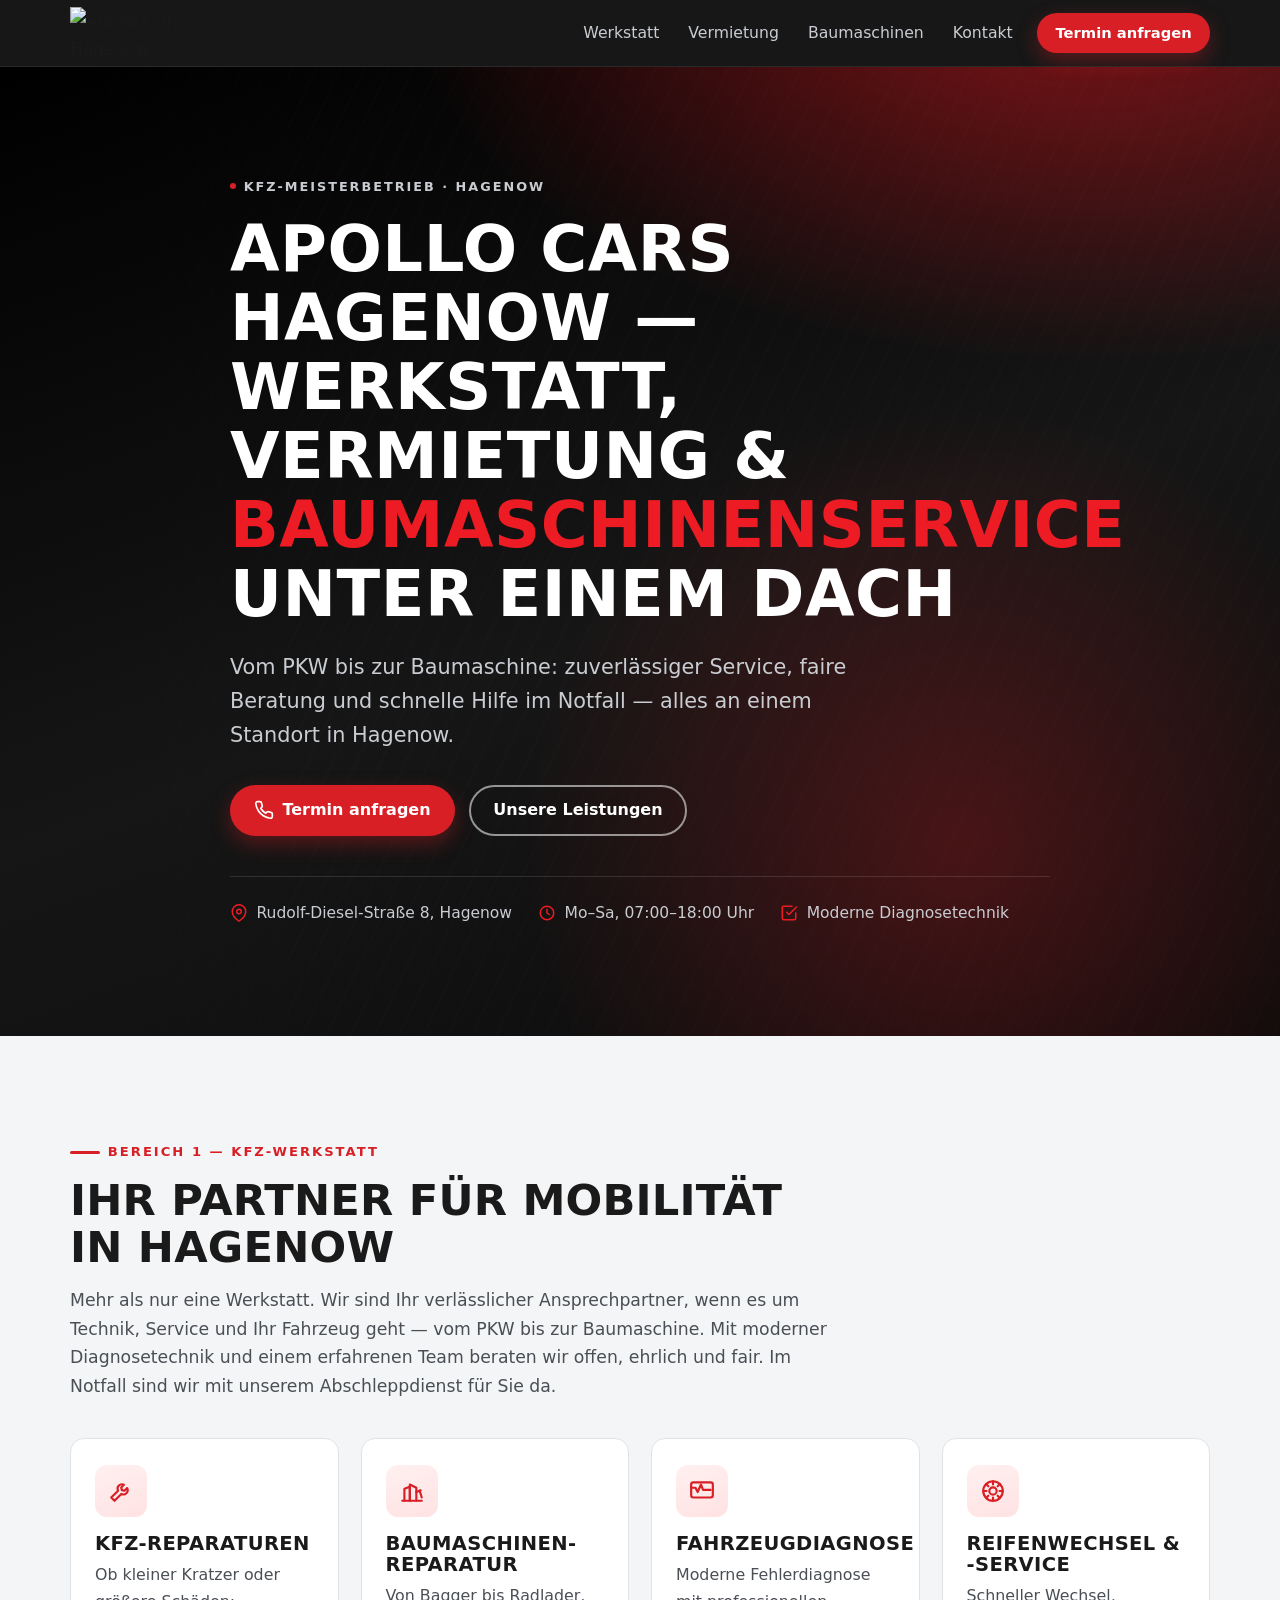
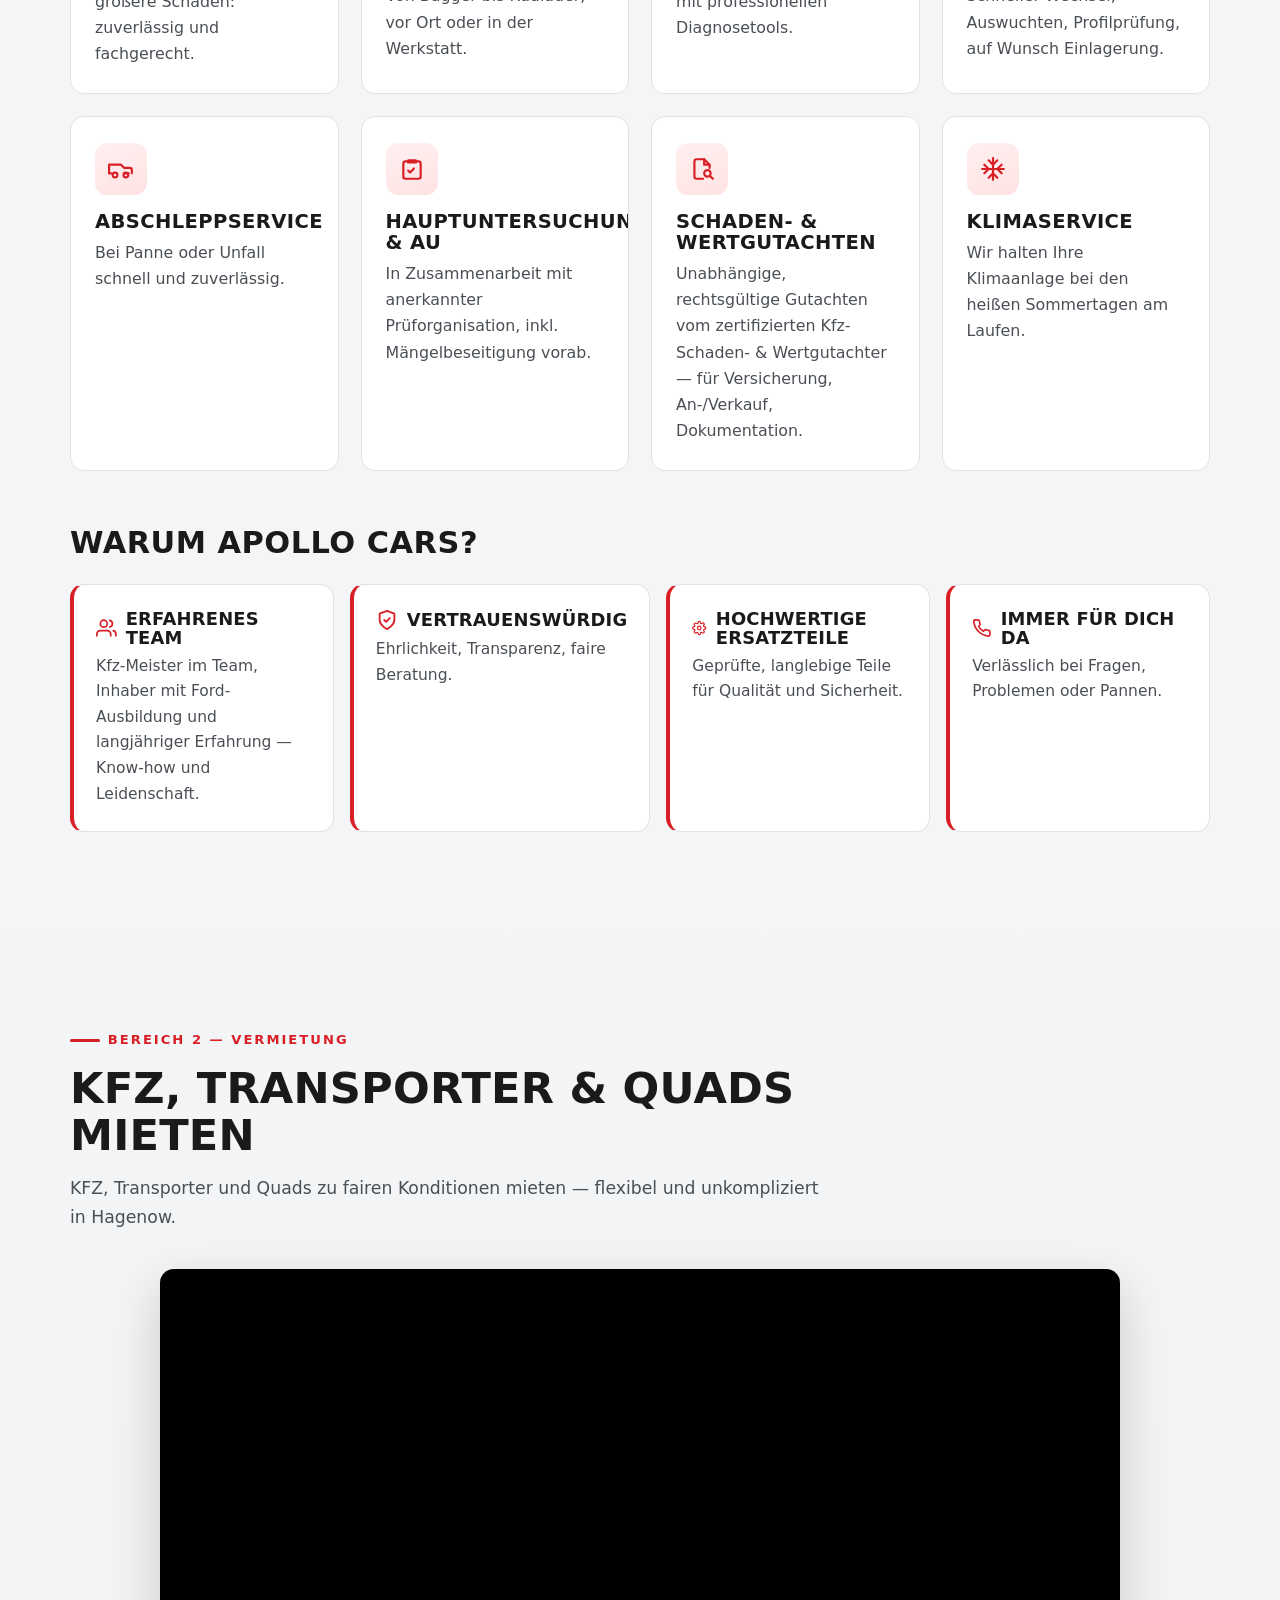
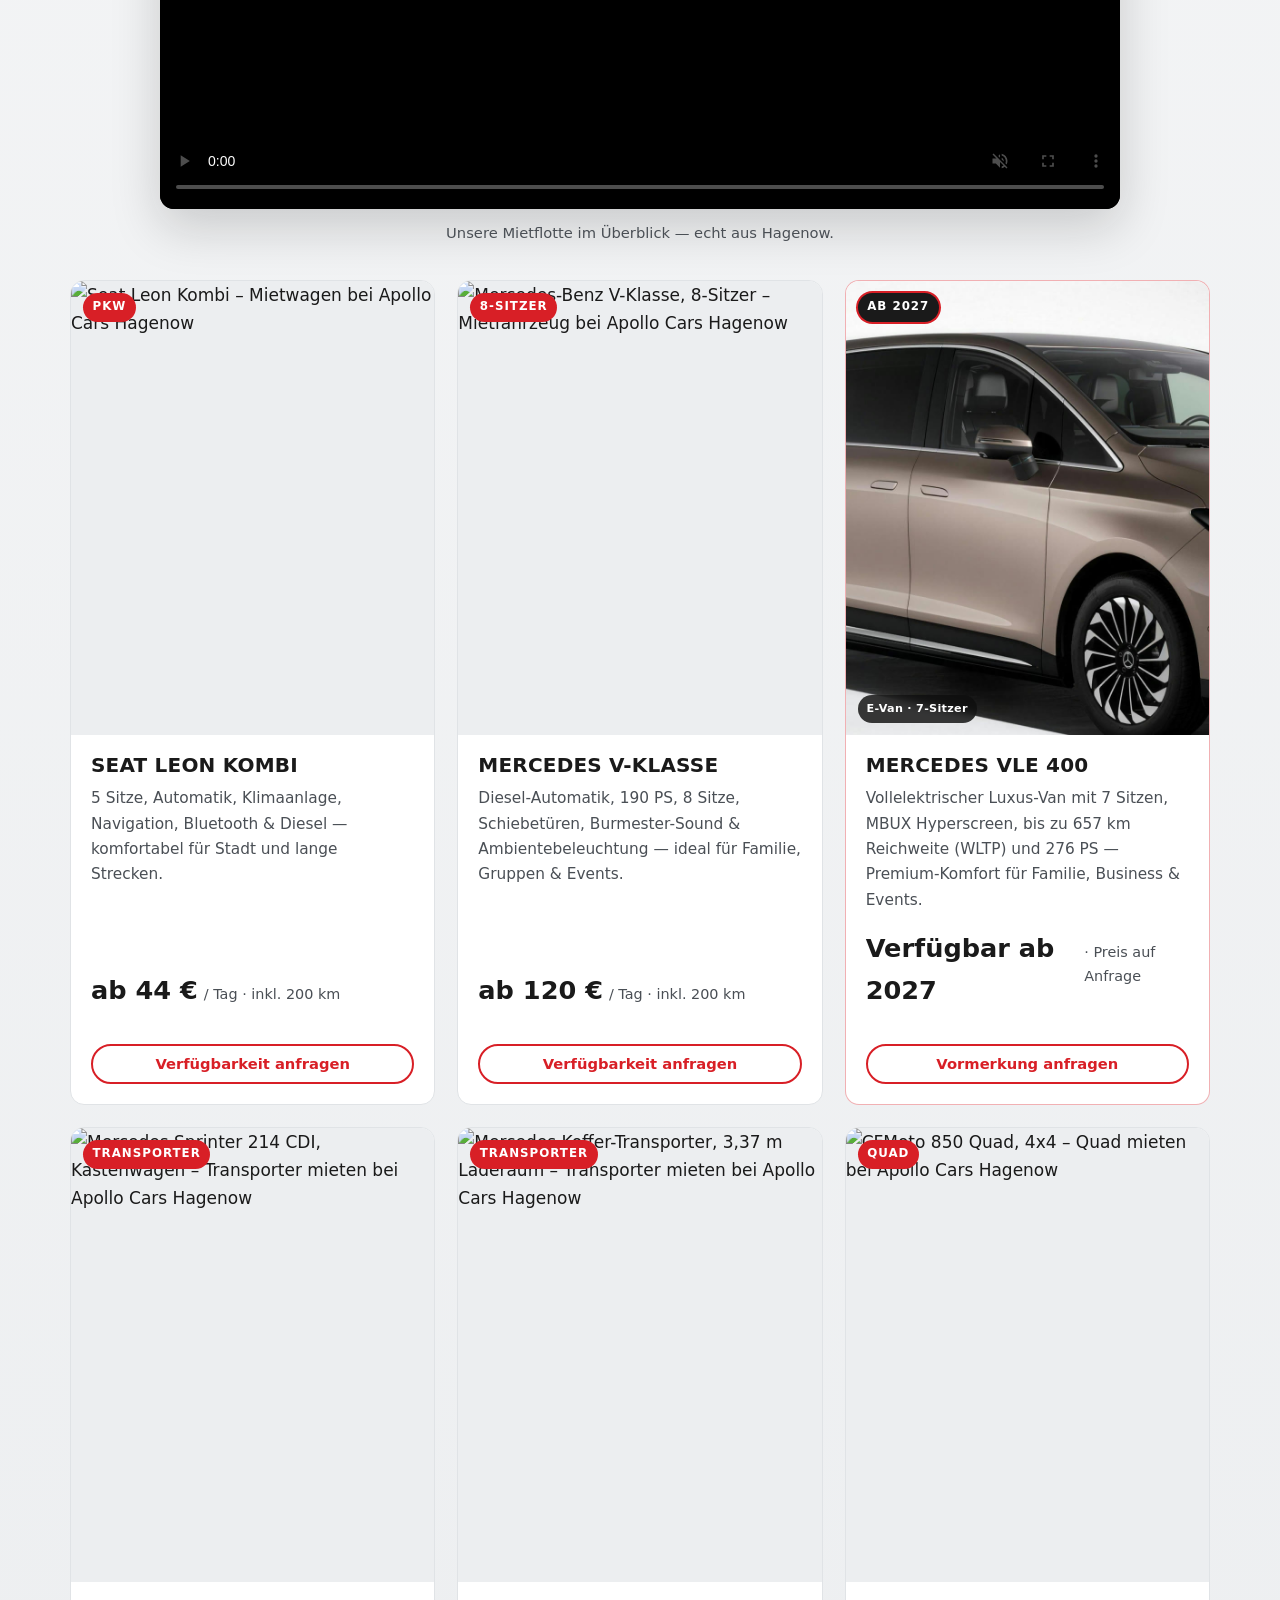
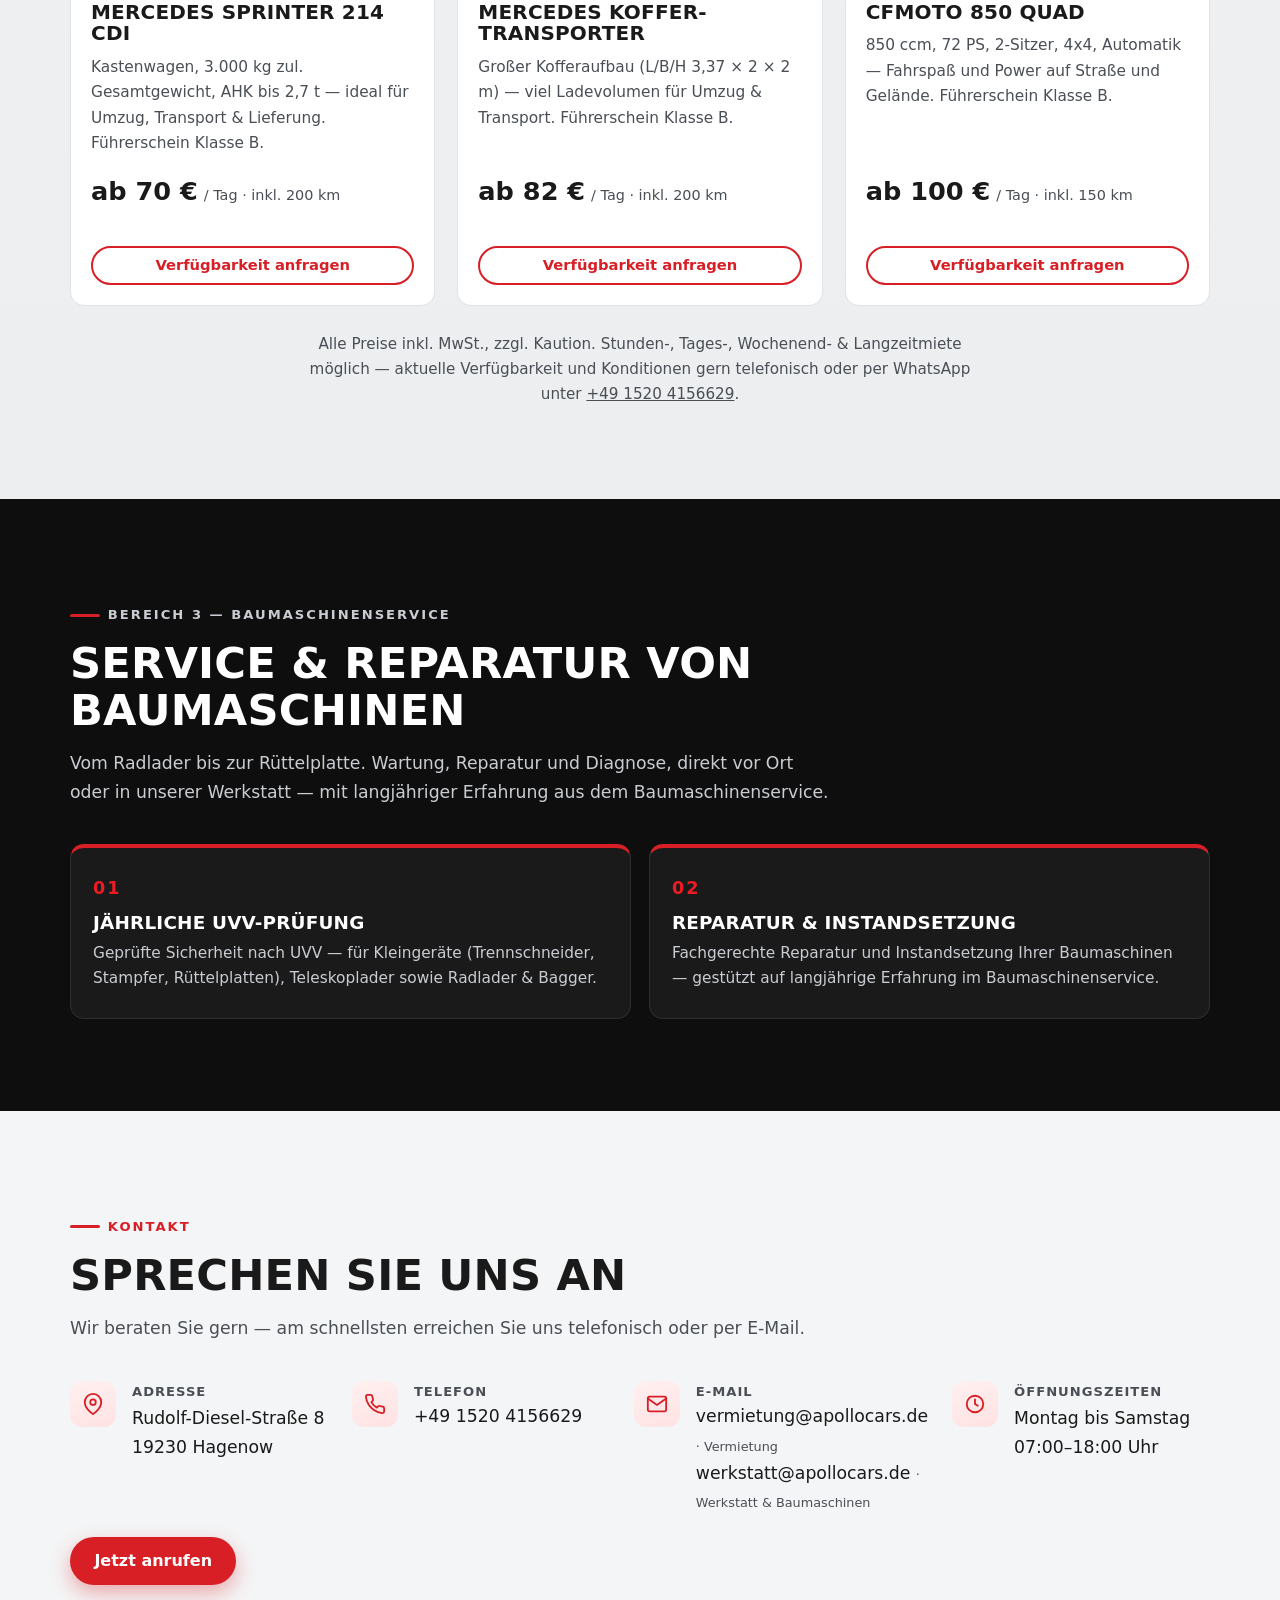
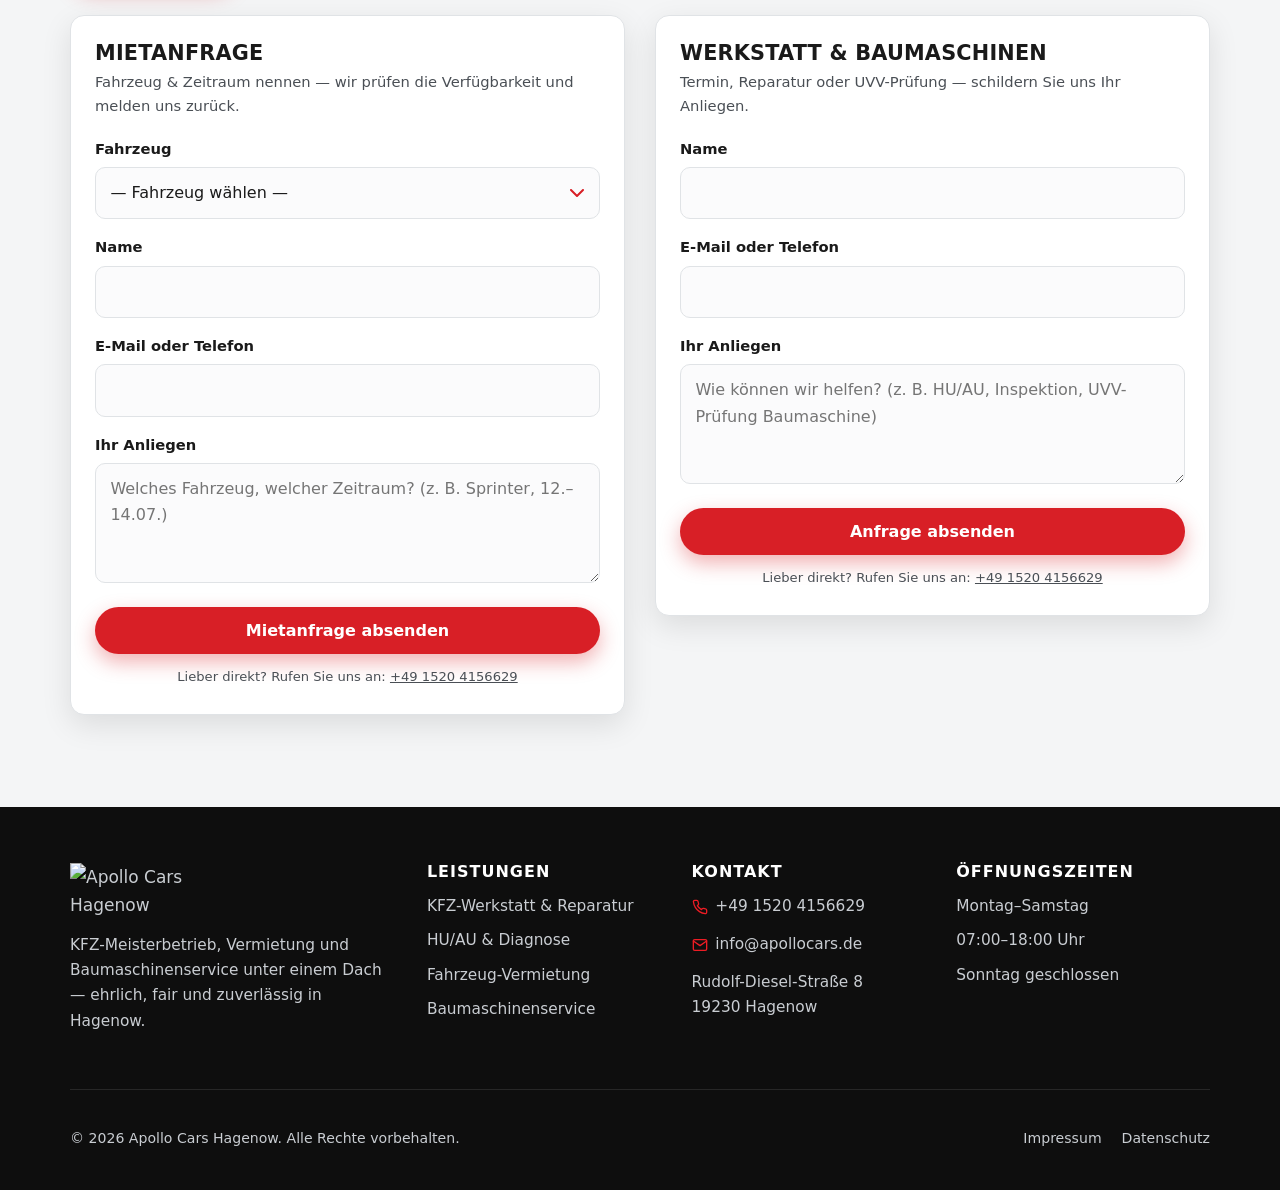
==== commit 1ac5786b: "Add Mercedes VLE 400 as 2027 pre-order rental vehicle. Co-authored-by: Cursor <cursoragent@cursor.co" ====
--- a/index.html
+++ b/index.html
@@ -240,6 +240,20 @@
         </div>
       </article>
 
+      <article class="rent-card rent-card--soon">
+        <div class="rent-media">
+          <span class="rent-badge rent-badge--soon">Ab 2027</span>
+          <span class="rent-badge rent-badge--cat">E-Van · 7-Sitzer</span>
+          <img src="assets/img/vermietung/Standardbilder/mercedes-vle-400.jpg" alt="Mercedes-Benz VLE 400, vollelektrischer Luxus-Van — ab 2027 bei Apollo Cars Hagenow" width="800" height="1000" loading="lazy">
+        </div>
+        <div class="rent-body">
+          <h3 class="rent-title">Mercedes VLE 400</h3>
+          <p class="rent-desc">Vollelektrischer Luxus-Van mit 7 Sitzen, MBUX Hyperscreen, bis zu 657&nbsp;km Reichweite (WLTP) und 276&nbsp;PS — Premium-Komfort für Familie, Business &amp; Events.</p>
+          <p class="price price--soon"><b>Verfügbar ab 2027</b><span>· Preis auf Anfrage</span></p>
+          <a class="btn btn--ghost btn--block btn--sm" href="#mietanfrage" data-fahrzeug="Mercedes VLE 400">Vormerkung anfragen</a>
+        </div>
+      </article>
+
       <article class="rent-card">
         <div class="rent-media">
           <span class="rent-badge">Transporter</span>
@@ -370,6 +384,7 @@
             <option value="" disabled selected>— Fahrzeug wählen —</option>
             <option value="Seat Leon Kombi">Seat Leon Kombi</option>
             <option value="Mercedes V-Klasse">Mercedes V-Klasse (8-Sitzer)</option>
+            <option value="Mercedes VLE 400">Mercedes VLE 400 (ab 2027)</option>
             <option value="Mercedes Sprinter 214 CDI">Mercedes Sprinter 214 CDI</option>
             <option value="Mercedes Koffer-Transporter">Mercedes Koffer-Transporter</option>
             <option value="CFMoto 850 Quad">CFMoto 850 Quad</option>
--- a/assets/css/style.css
+++ b/assets/css/style.css
@@ -347,6 +347,19 @@
   background:var(--red); color:#fff; font-weight:700; font-size:.74rem;
   text-transform:uppercase; letter-spacing:1px; padding:.4em .8em; border-radius:999px;
 }
+.rent-badge--soon{
+  background:var(--anthracite); color:var(--white);
+  box-shadow:0 0 0 2px var(--red);
+}
+.rent-badge--cat{
+  top:auto; bottom:12px; left:12px;
+  background:rgba(14,14,14,.82); backdrop-filter:blur(4px);
+  text-transform:none; letter-spacing:.3px; font-size:.7rem;
+}
+.rent-card--soon{border-color:rgba(216,31,38,.35)}
+.rent-card--soon:hover{box-shadow:0 12px 40px rgba(216,31,38,.12)}
+.price--soon b{color:var(--anthracite)}
+.price--soon span{color:var(--ink-soft)}
 .rent-body{padding:20px; display:flex; flex-direction:column; gap:10px; flex:1}
 .rent-title{font-size:1.25rem; text-transform:uppercase}
 .rent-desc{margin:0; color:var(--ink-soft); font-size:.96rem; flex:1}
@@ -458,10 +471,5 @@
 .legal ul{list-style:disc; padding-left:1.3em; margin:0 0 16px}
 .legal ul li{margin-bottom:7px}
 .legal a{color:var(--red); text-decoration:underline}
-.legal .placeholder-note{
-  background:#fff7e6; border:1px solid #f0d68a; border-left:4px solid #e0a800;
-  border-radius:10px; padding:14px 18px; margin:0 0 30px; color:#6b5200; font-size:.95rem;
-}
-.legal .mark{background:rgba(216,31,38,.12); color:var(--red-dark); font-weight:600; padding:.05em .35em; border-radius:4px}
 .back-link{display:inline-flex; align-items:center; gap:.5em; margin-top:34px; font-weight:600; color:var(--red); text-decoration:none}
 .back-link:hover{text-decoration:underline}
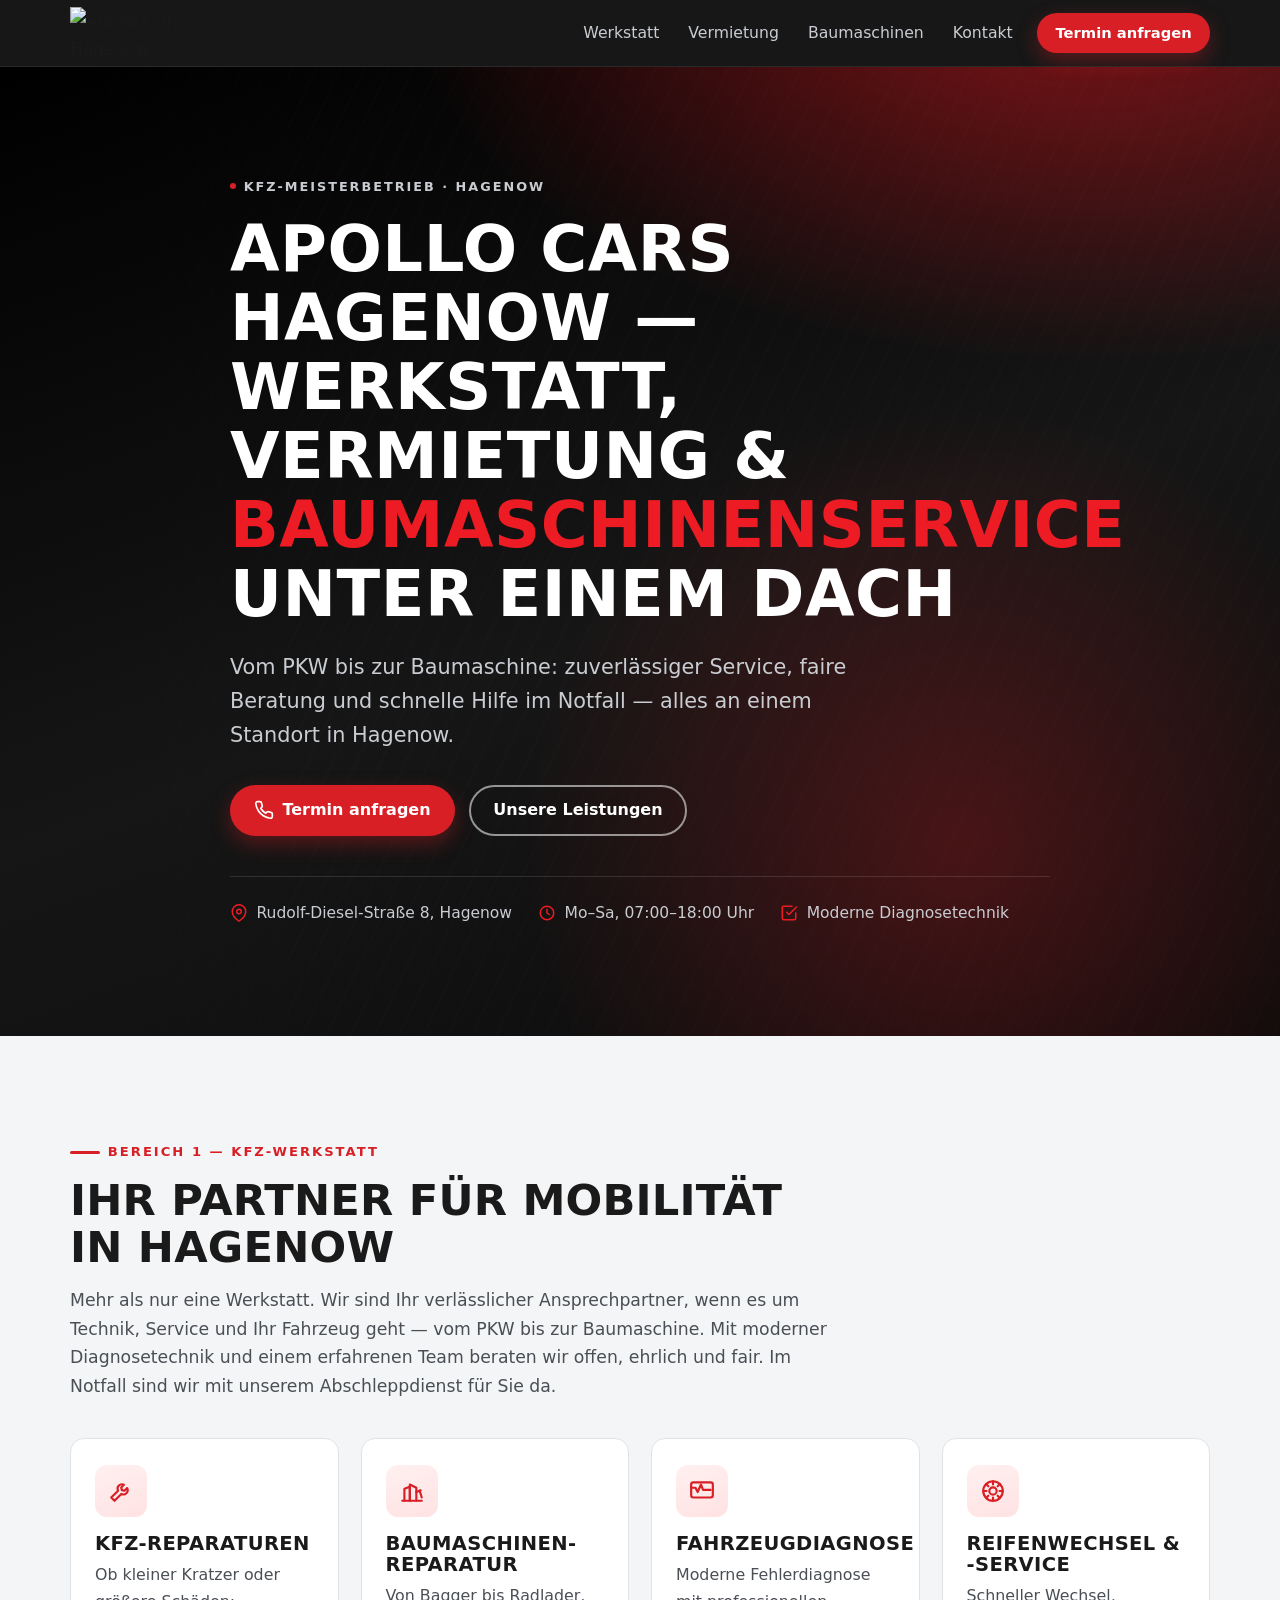
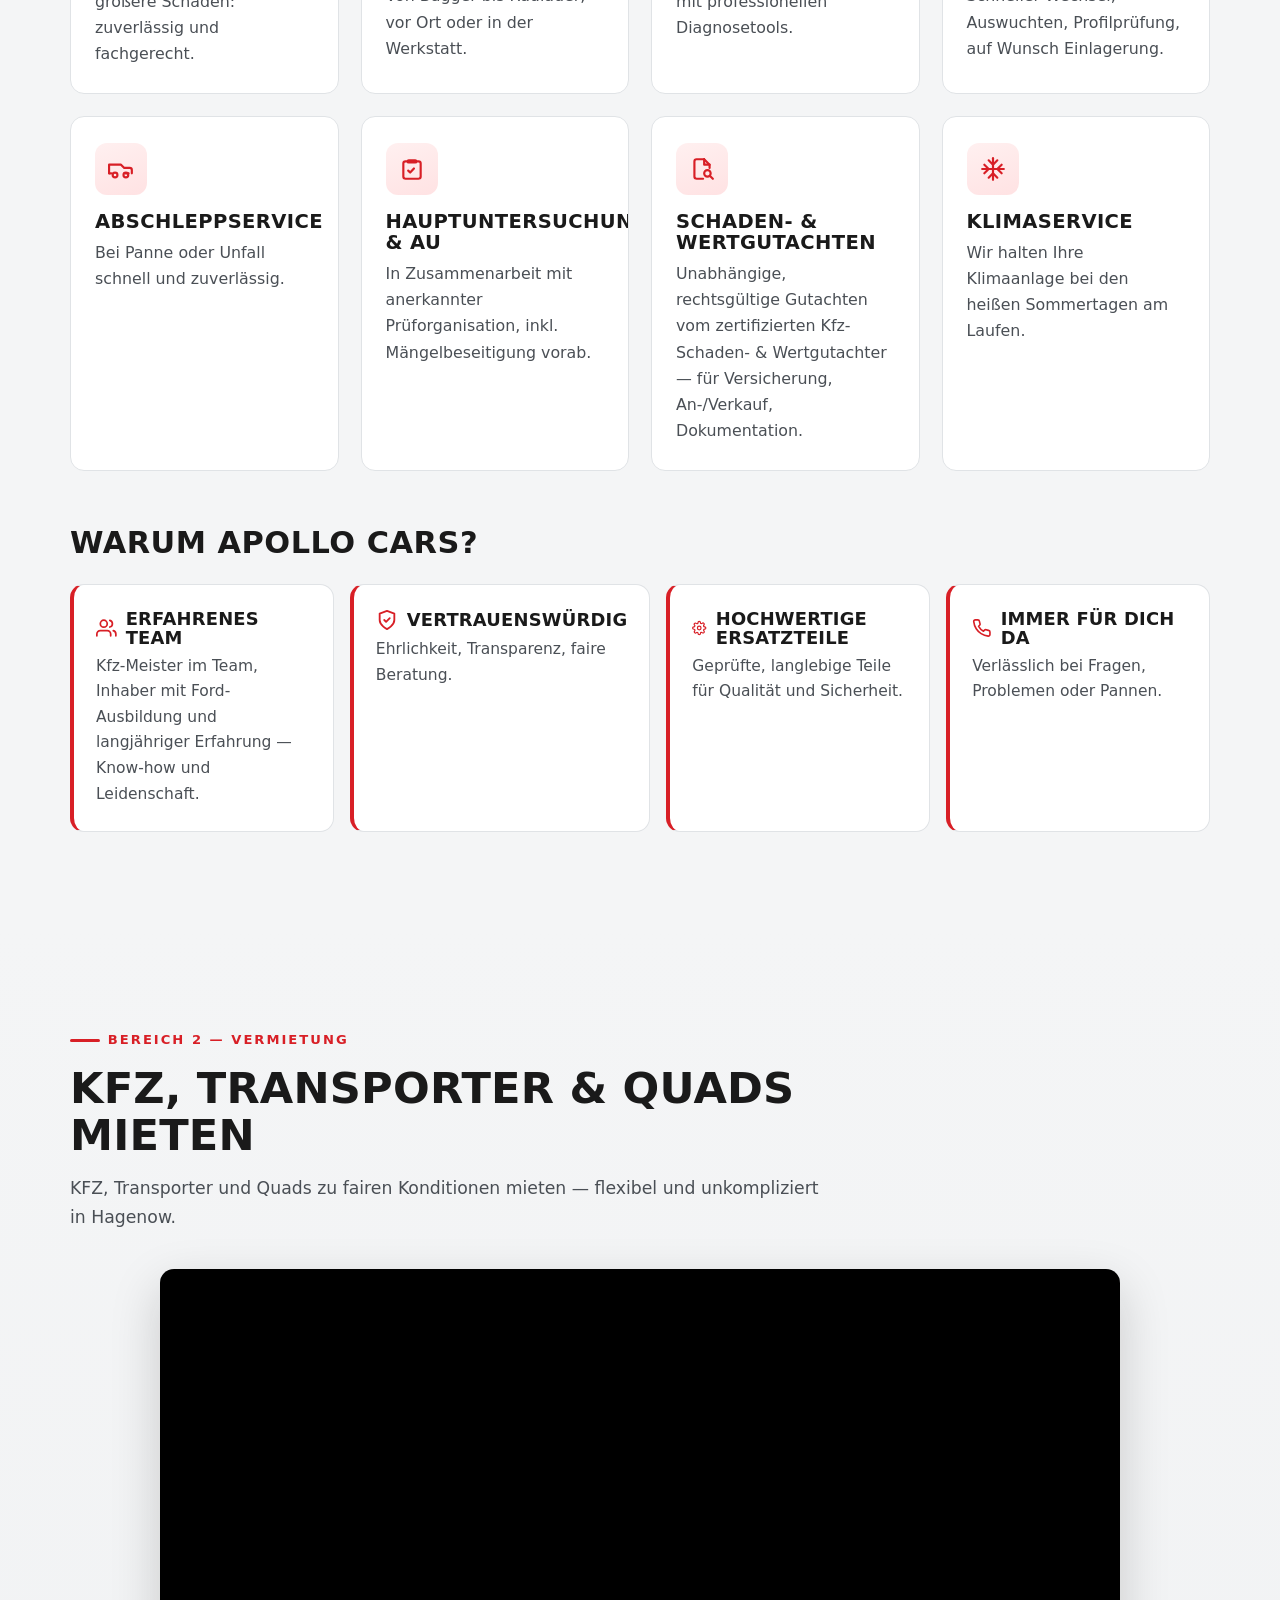
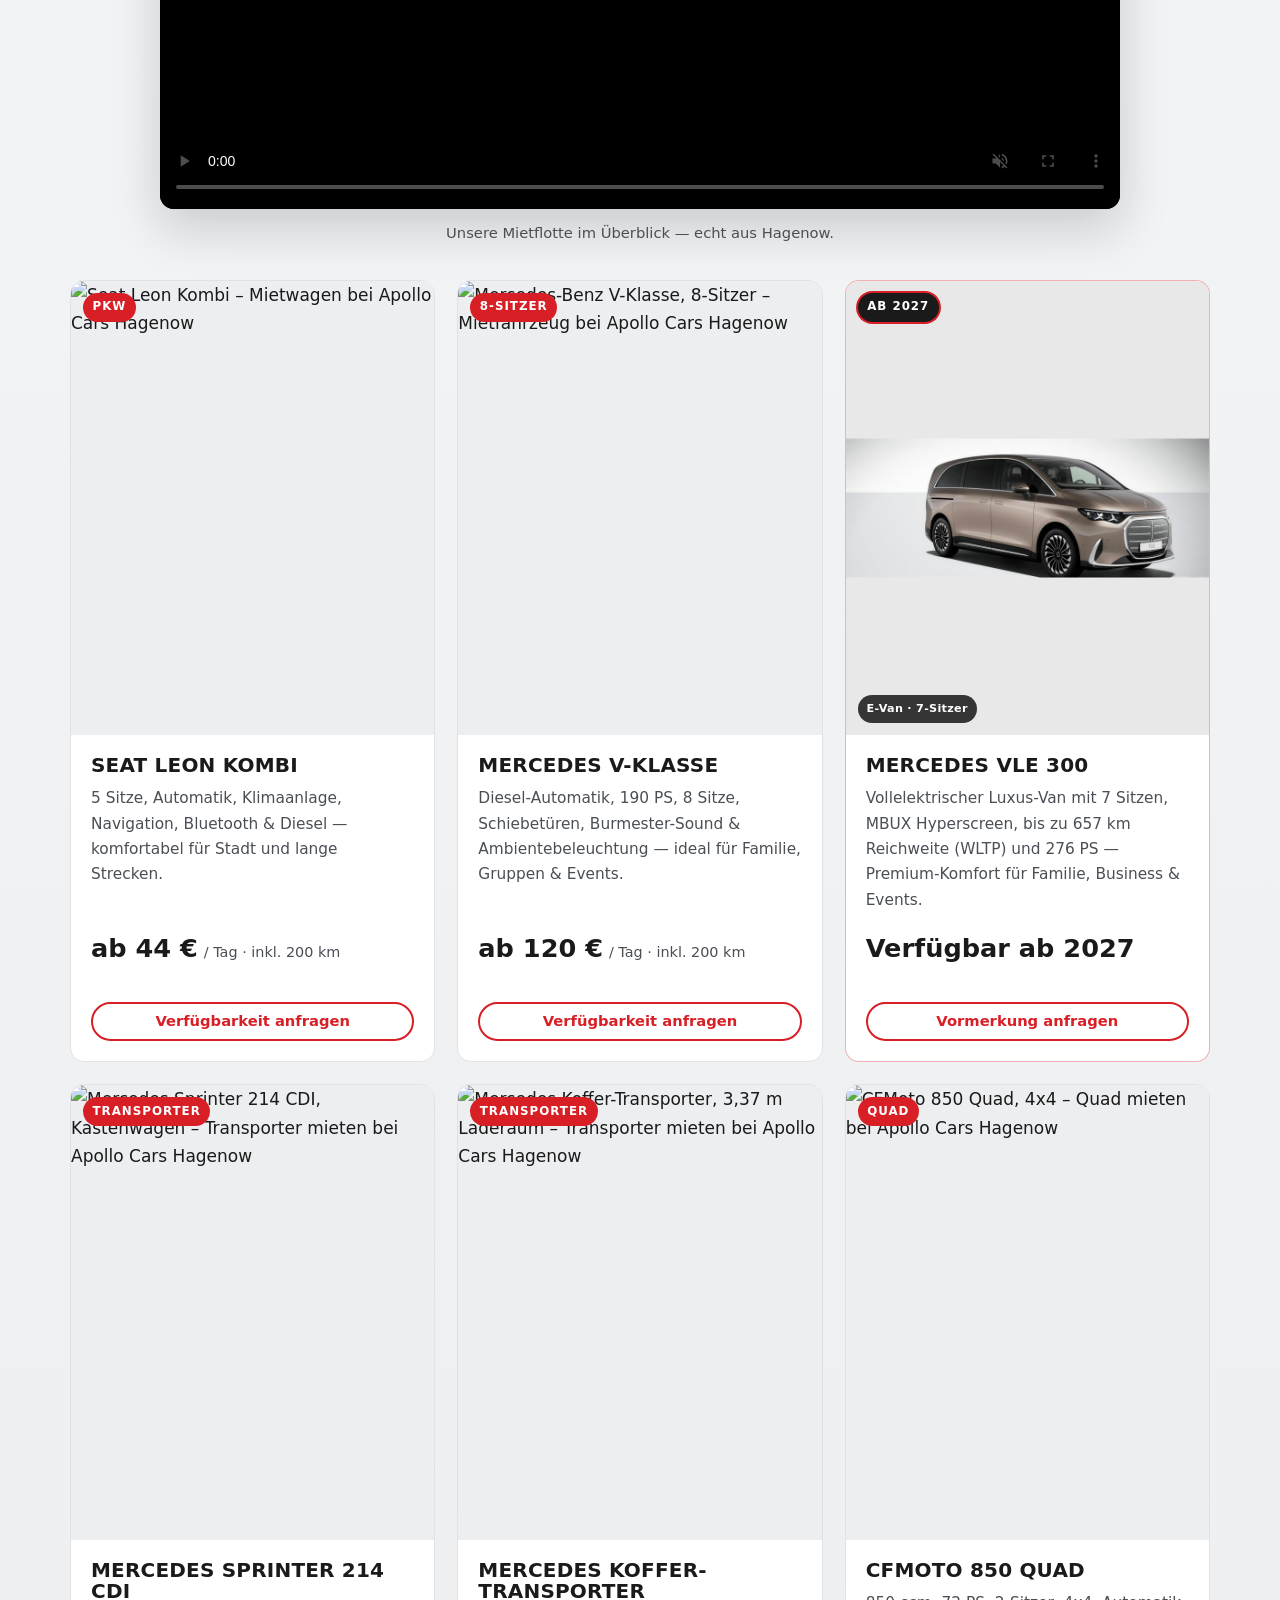
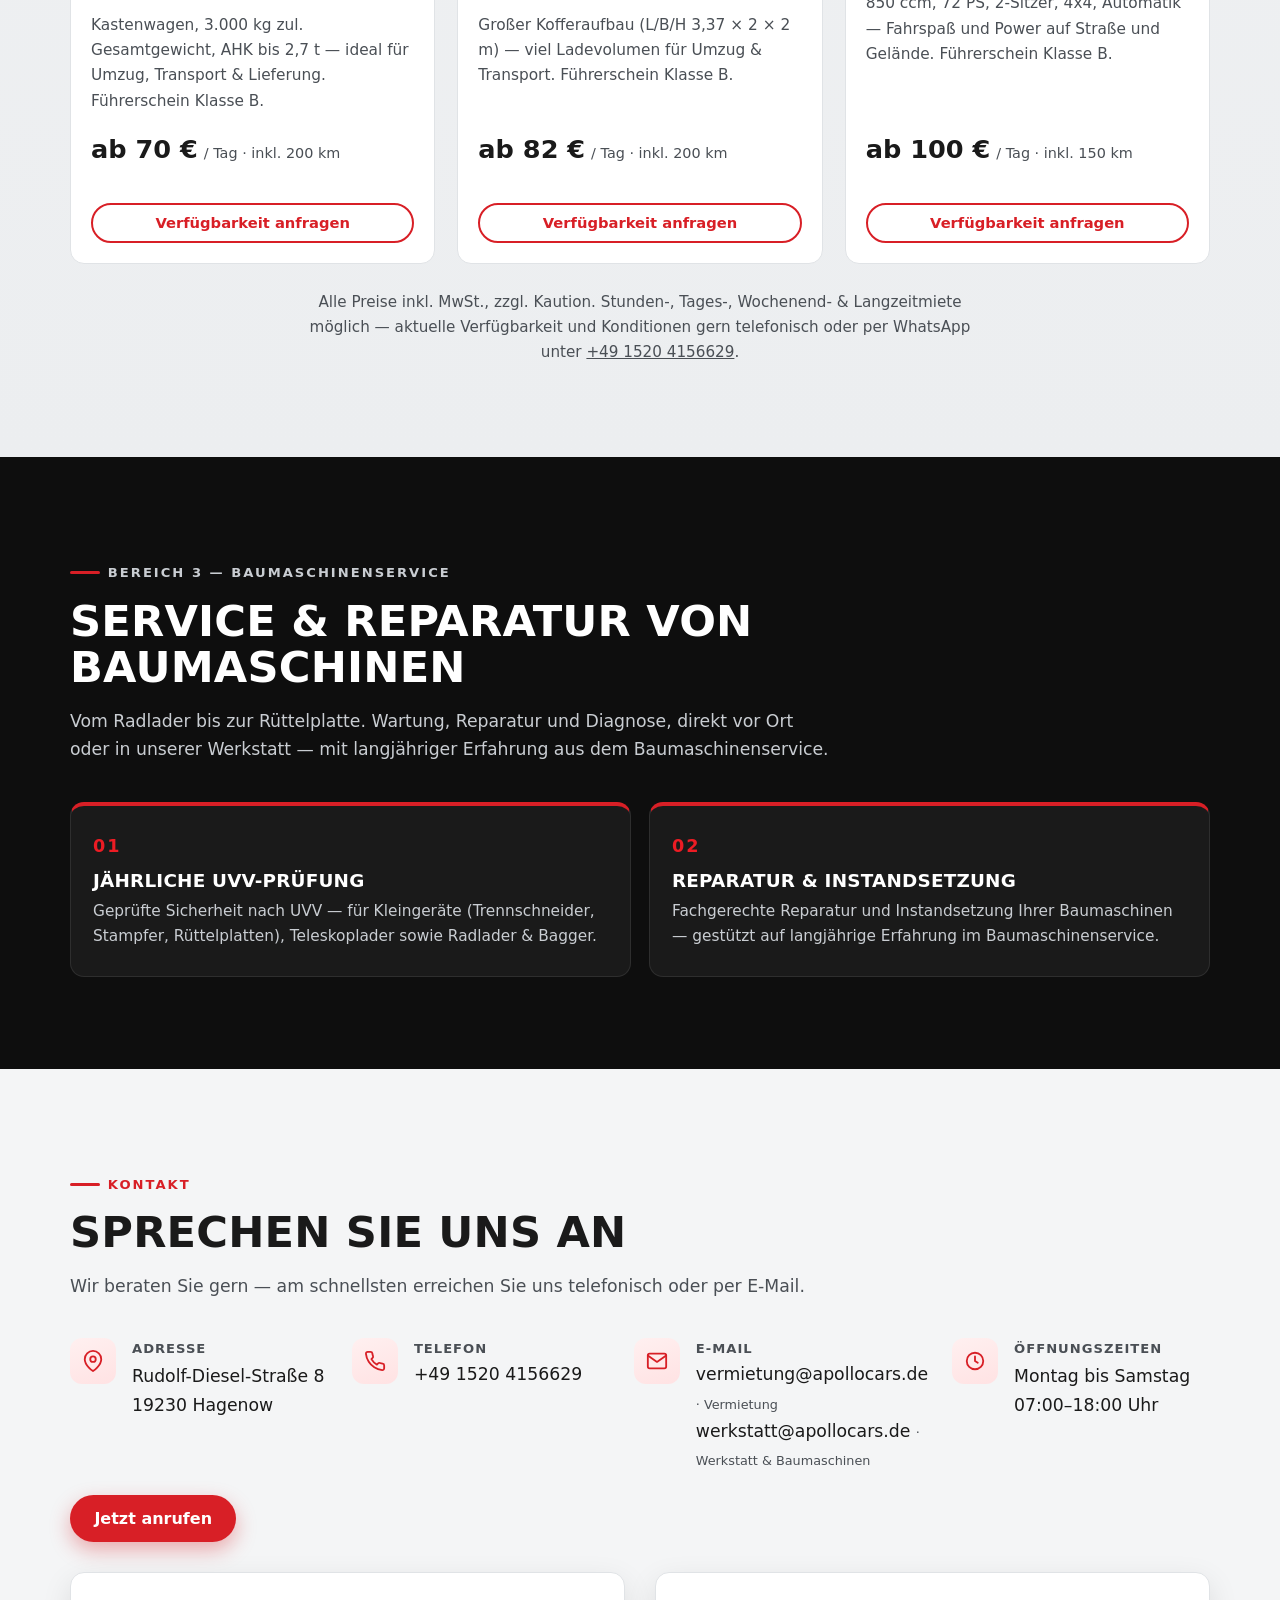
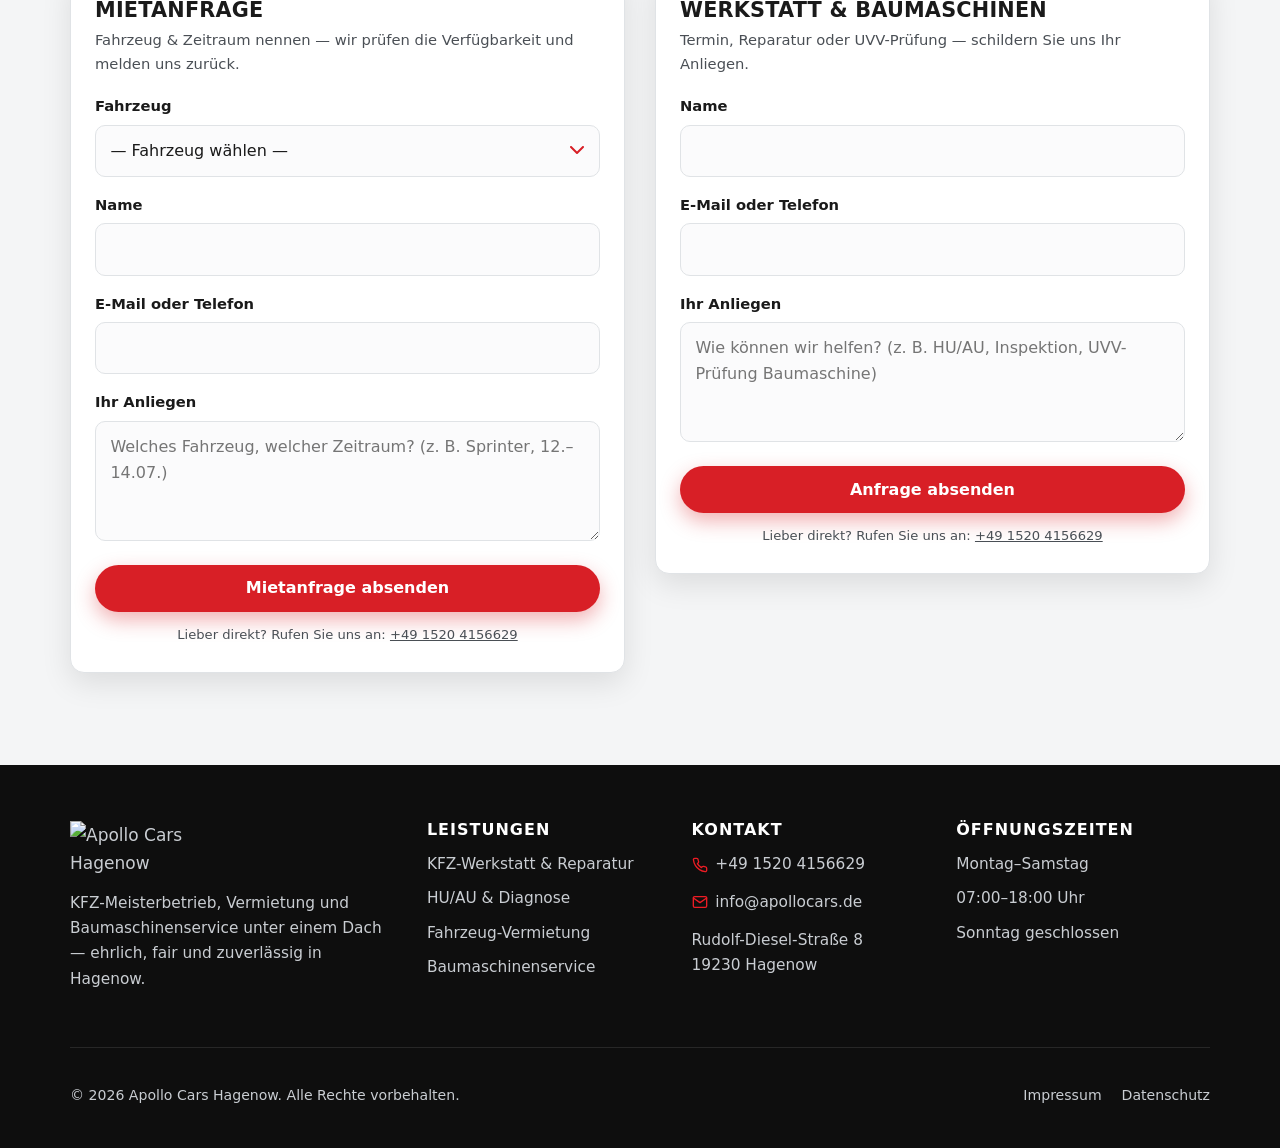
==== commit 27f7377a: "Fix VLE listing: rename to 300, drop price line, show full vehicle. Co-authored-by: Cursor <cursorag" ====
--- a/index.html
+++ b/index.html
@@ -244,13 +244,13 @@
         <div class="rent-media">
           <span class="rent-badge rent-badge--soon">Ab 2027</span>
           <span class="rent-badge rent-badge--cat">E-Van · 7-Sitzer</span>
-          <img src="assets/img/vermietung/Standardbilder/mercedes-vle-400.jpg" alt="Mercedes-Benz VLE 400, vollelektrischer Luxus-Van — ab 2027 bei Apollo Cars Hagenow" width="800" height="1000" loading="lazy">
-        </div>
-        <div class="rent-body">
-          <h3 class="rent-title">Mercedes VLE 400</h3>
+          <img src="assets/img/vermietung/Standardbilder/mercedes-vle-300.jpg" alt="Mercedes-Benz VLE 300, vollelektrischer Luxus-Van — ab 2027 bei Apollo Cars Hagenow" width="800" height="1000" loading="lazy">
+        </div>
+        <div class="rent-body">
+          <h3 class="rent-title">Mercedes VLE 300</h3>
           <p class="rent-desc">Vollelektrischer Luxus-Van mit 7 Sitzen, MBUX Hyperscreen, bis zu 657&nbsp;km Reichweite (WLTP) und 276&nbsp;PS — Premium-Komfort für Familie, Business &amp; Events.</p>
-          <p class="price price--soon"><b>Verfügbar ab 2027</b><span>· Preis auf Anfrage</span></p>
-          <a class="btn btn--ghost btn--block btn--sm" href="#mietanfrage" data-fahrzeug="Mercedes VLE 400">Vormerkung anfragen</a>
+          <p class="price price--soon"><b>Verfügbar ab 2027</b></p>
+          <a class="btn btn--ghost btn--block btn--sm" href="#mietanfrage" data-fahrzeug="Mercedes VLE 300">Vormerkung anfragen</a>
         </div>
       </article>
 
@@ -384,7 +384,7 @@
             <option value="" disabled selected>— Fahrzeug wählen —</option>
             <option value="Seat Leon Kombi">Seat Leon Kombi</option>
             <option value="Mercedes V-Klasse">Mercedes V-Klasse (8-Sitzer)</option>
-            <option value="Mercedes VLE 400">Mercedes VLE 400 (ab 2027)</option>
+            <option value="Mercedes VLE 300">Mercedes VLE 300 (ab 2027)</option>
             <option value="Mercedes Sprinter 214 CDI">Mercedes Sprinter 214 CDI</option>
             <option value="Mercedes Koffer-Transporter">Mercedes Koffer-Transporter</option>
             <option value="CFMoto 850 Quad">CFMoto 850 Quad</option>
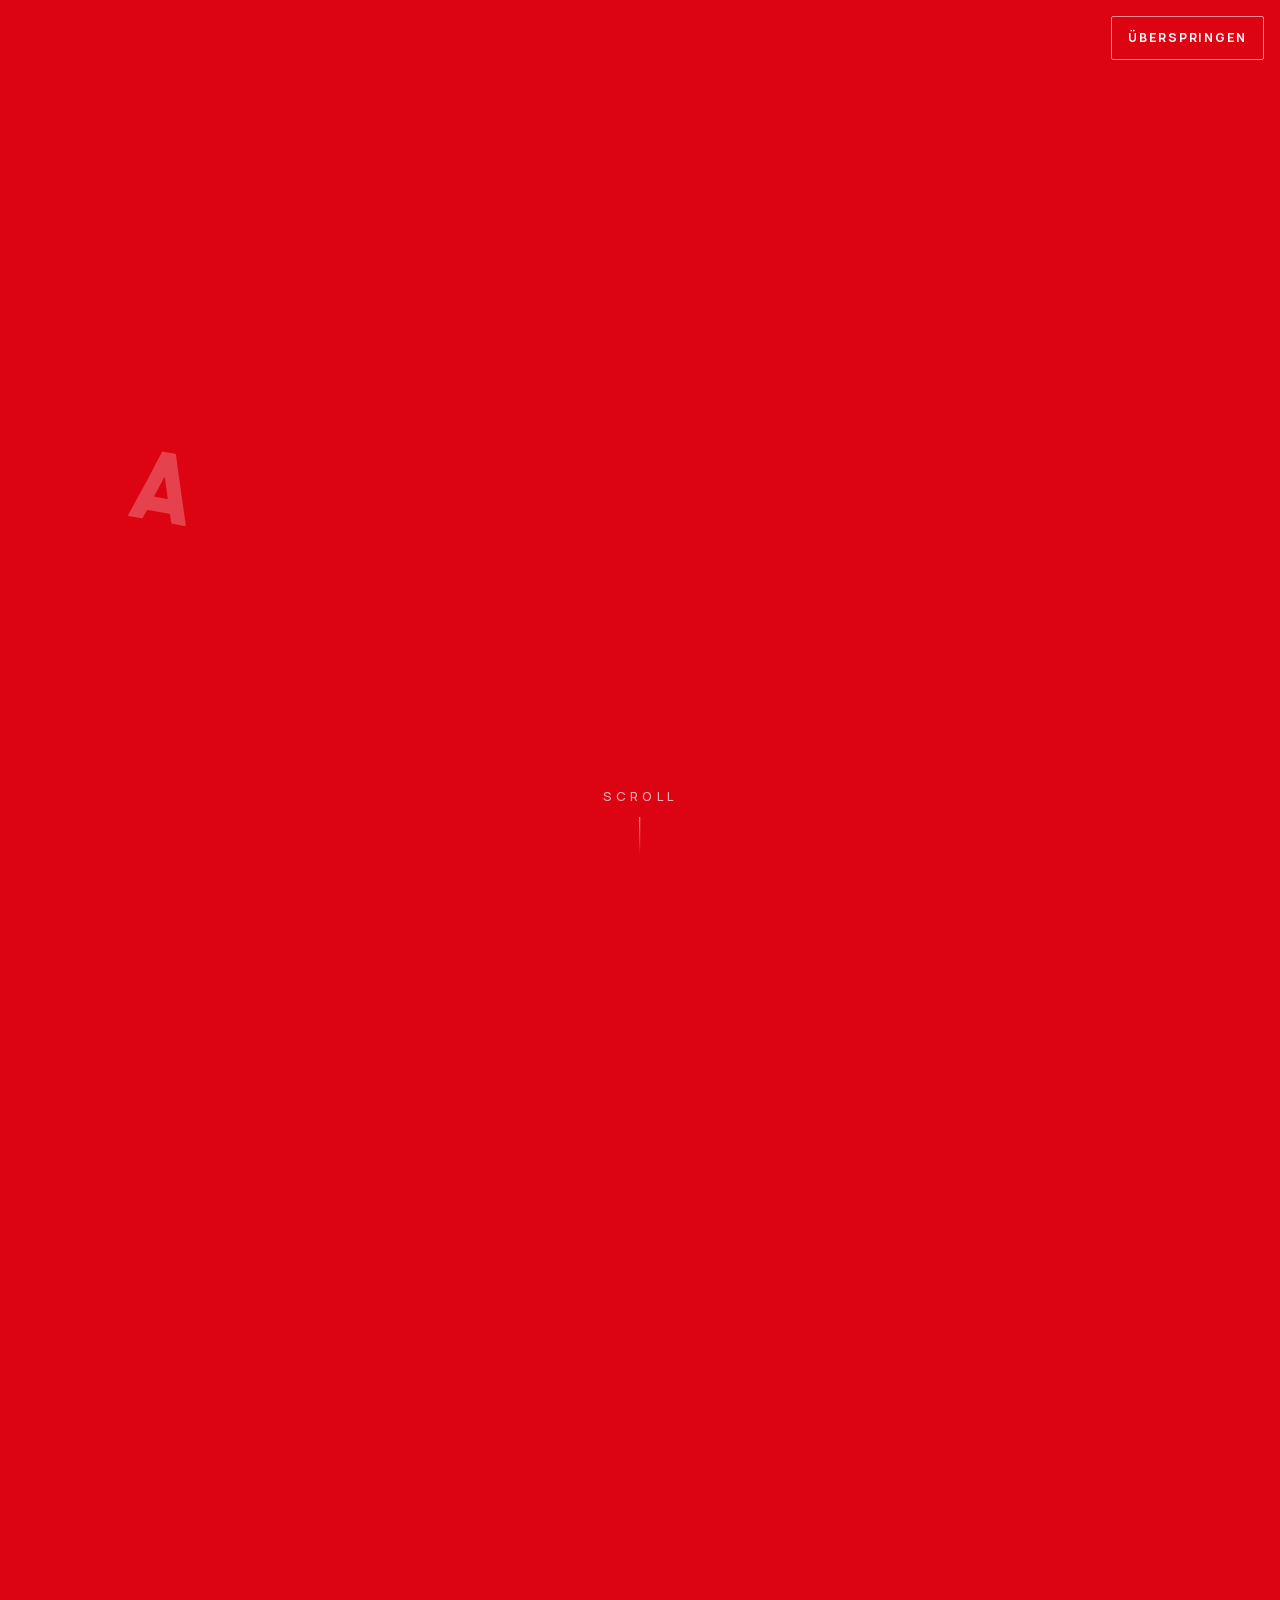
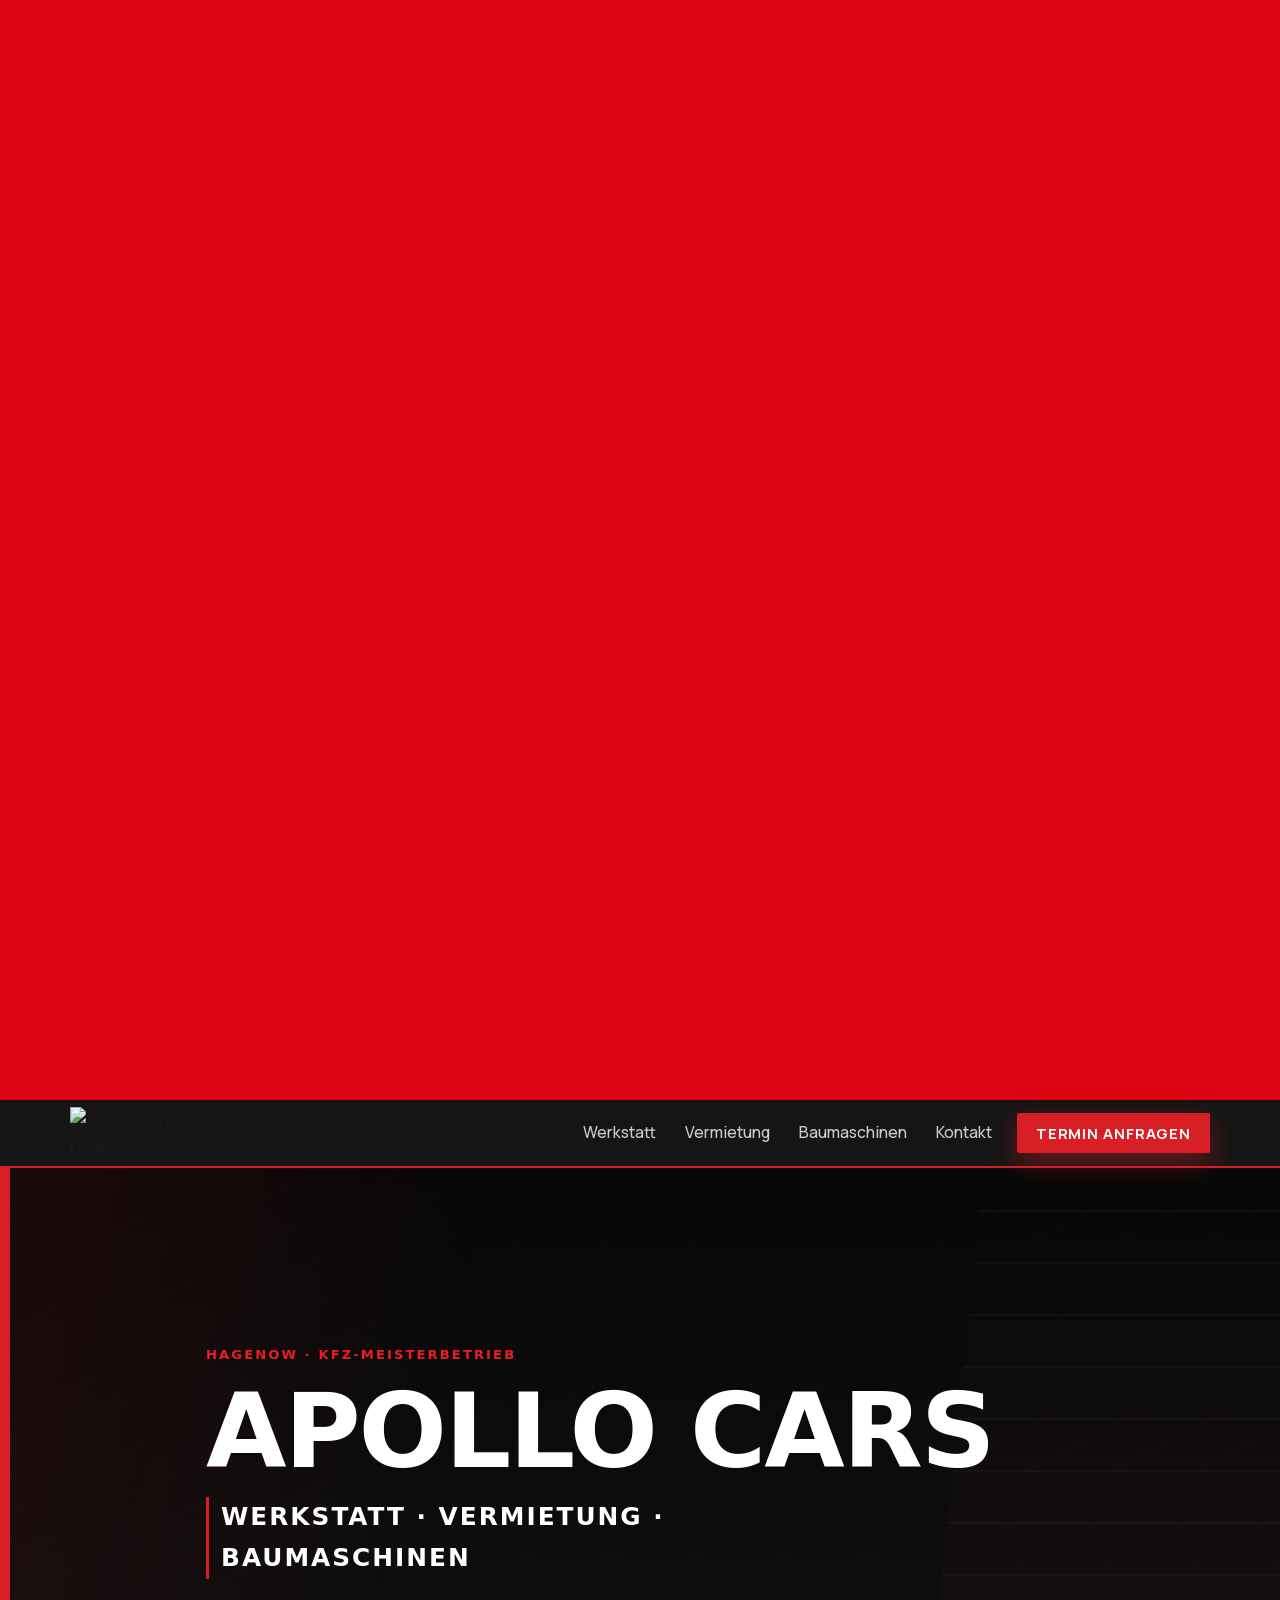
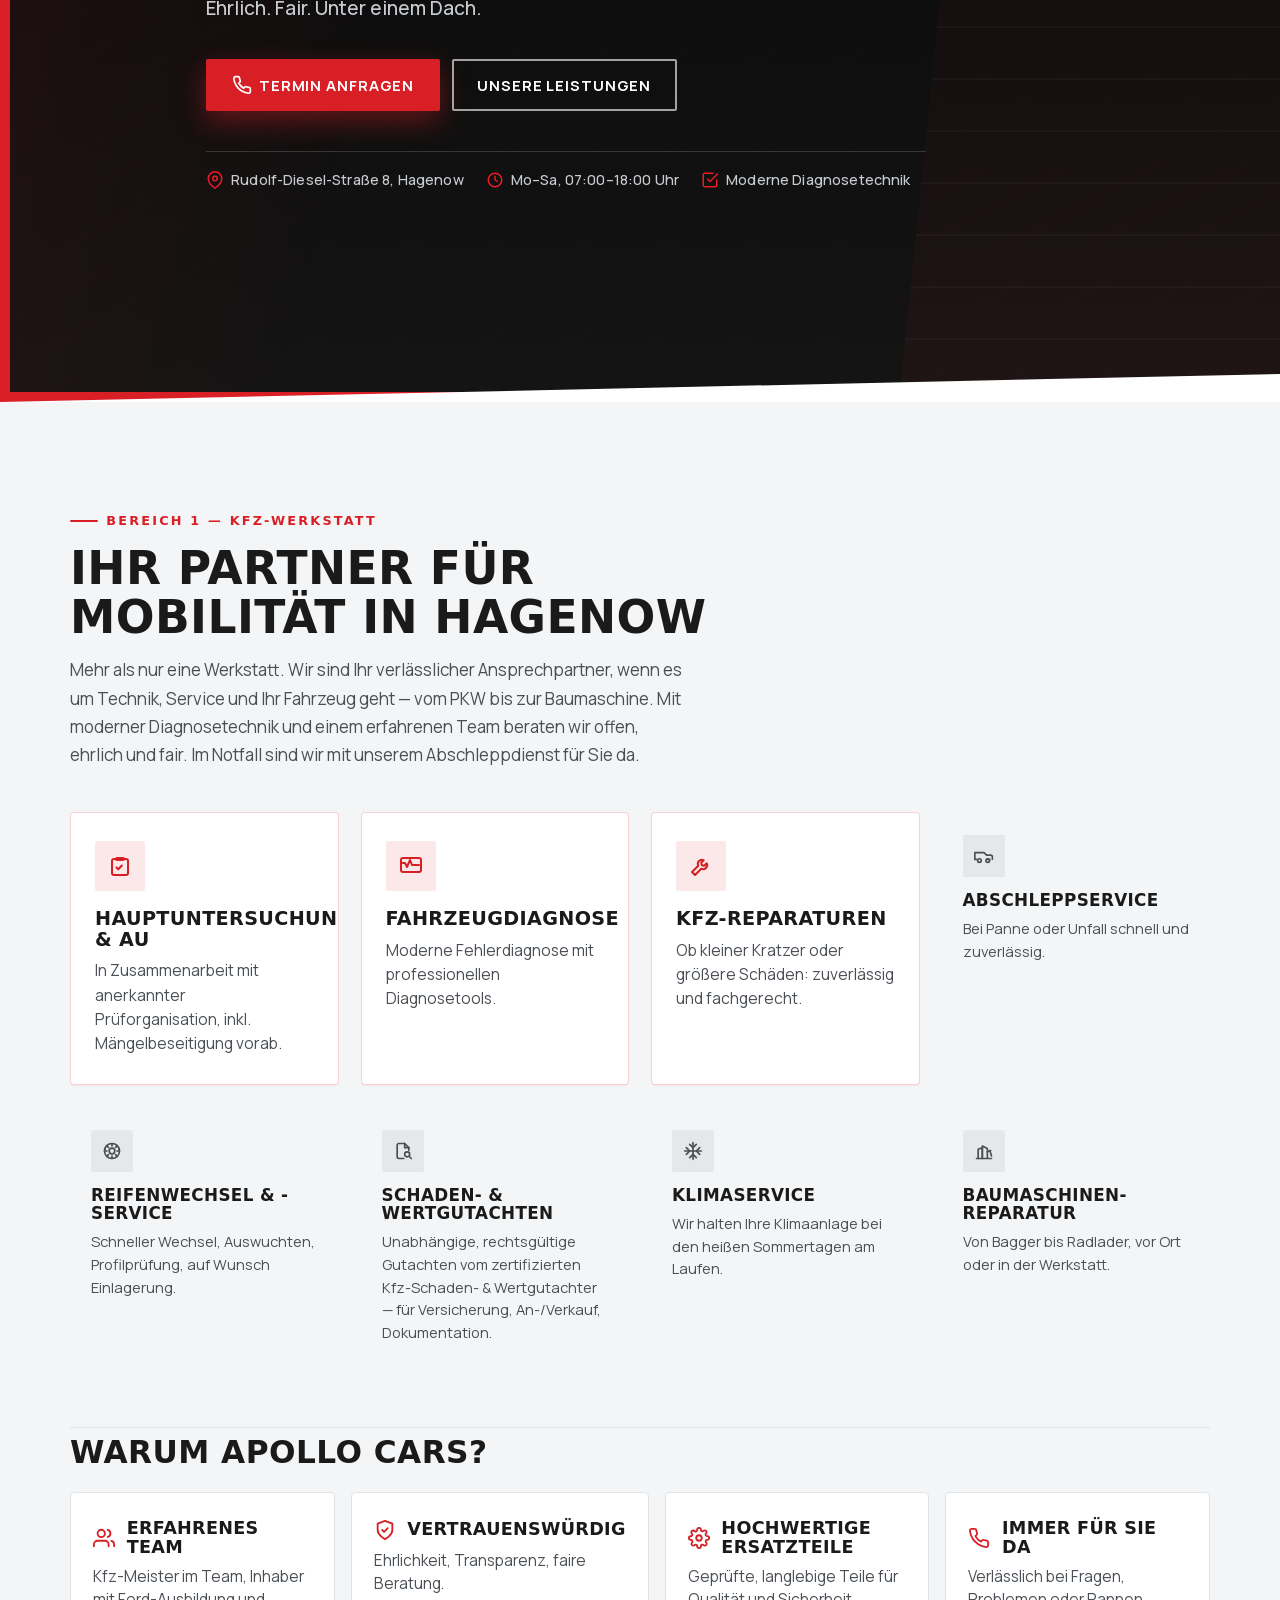
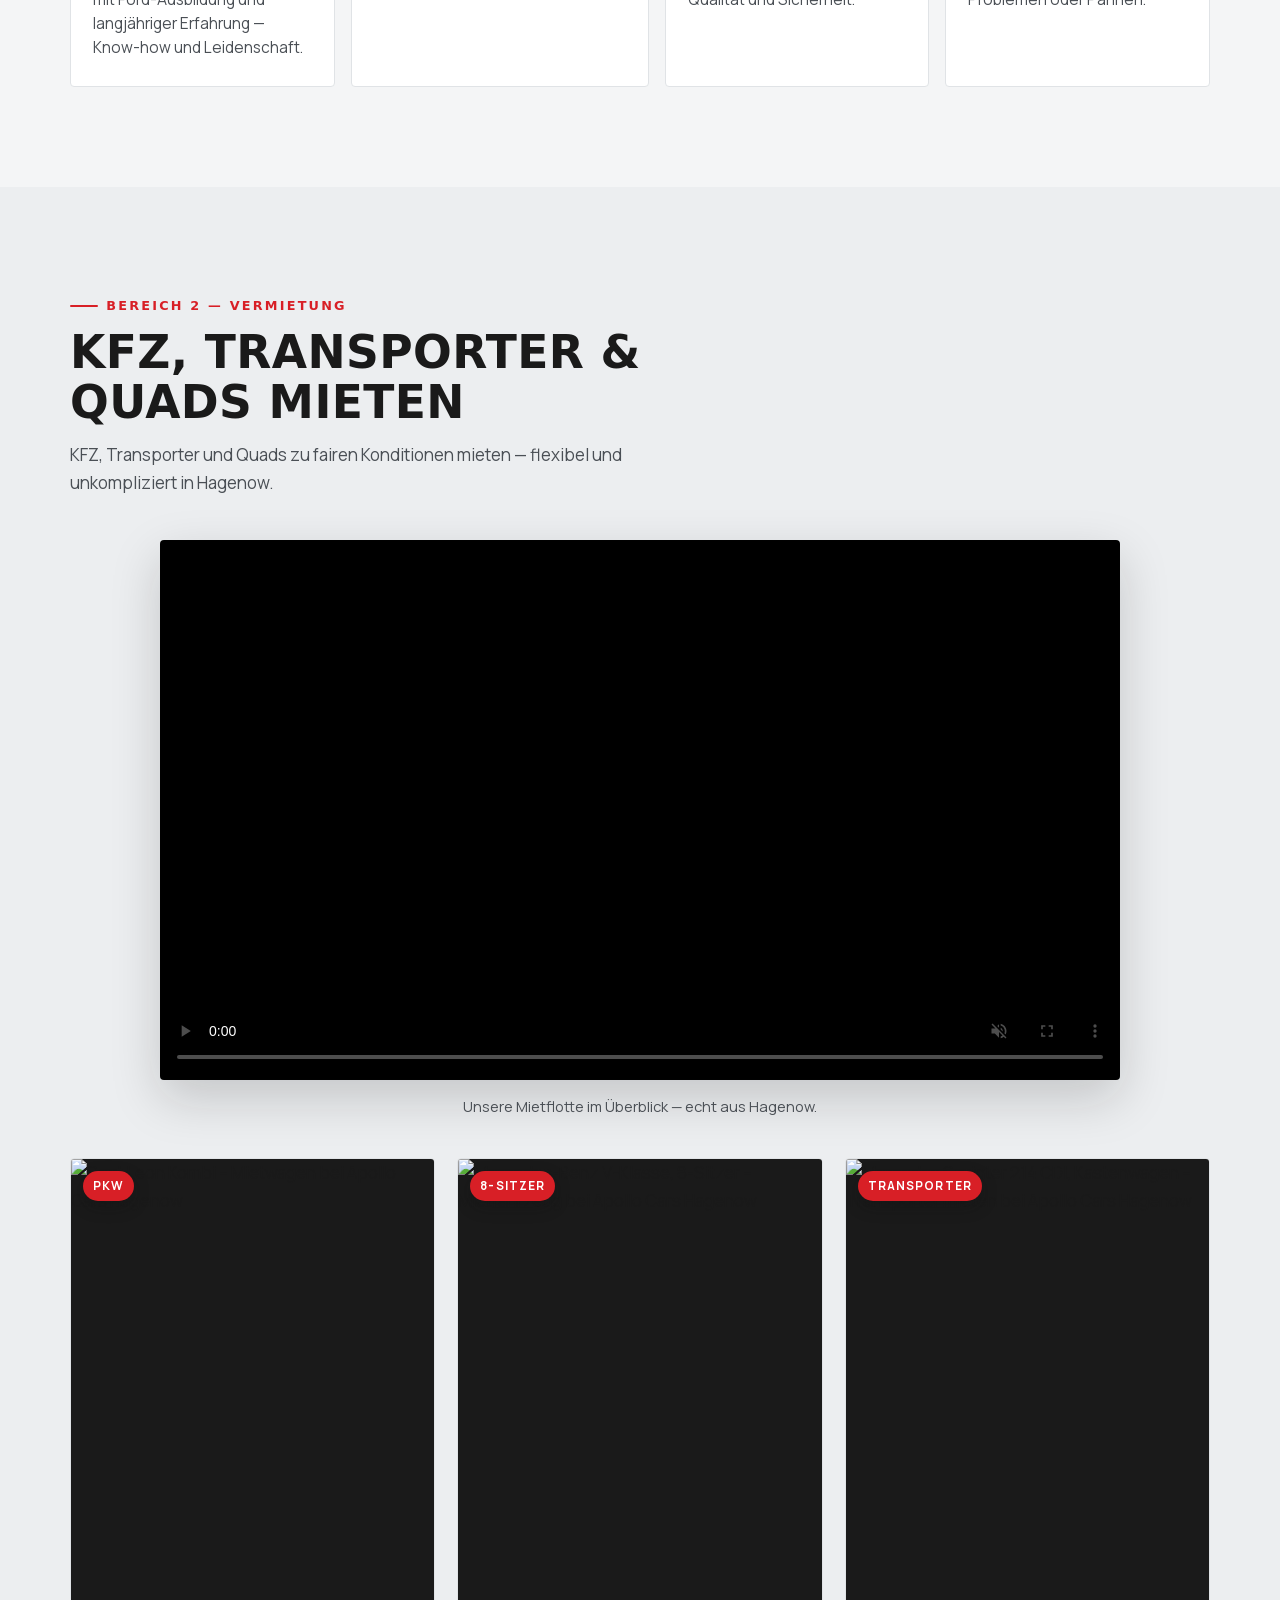
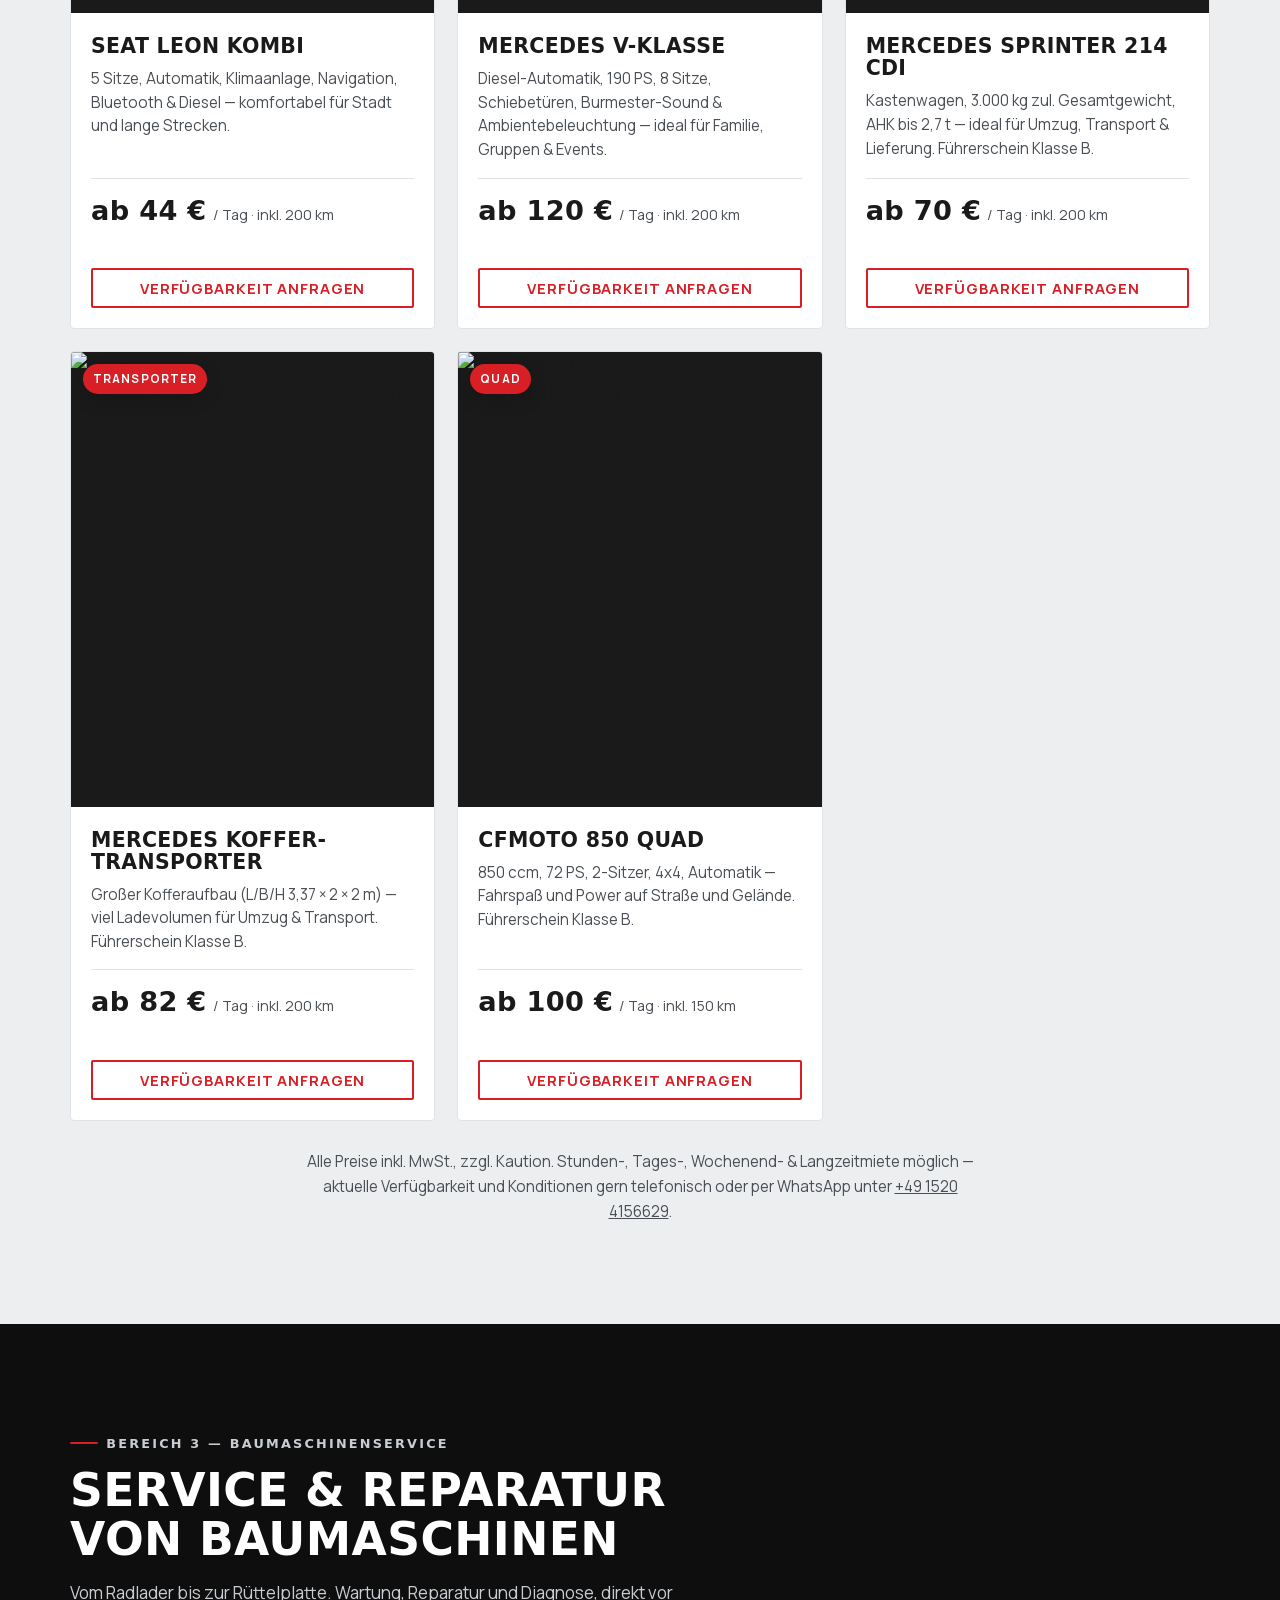
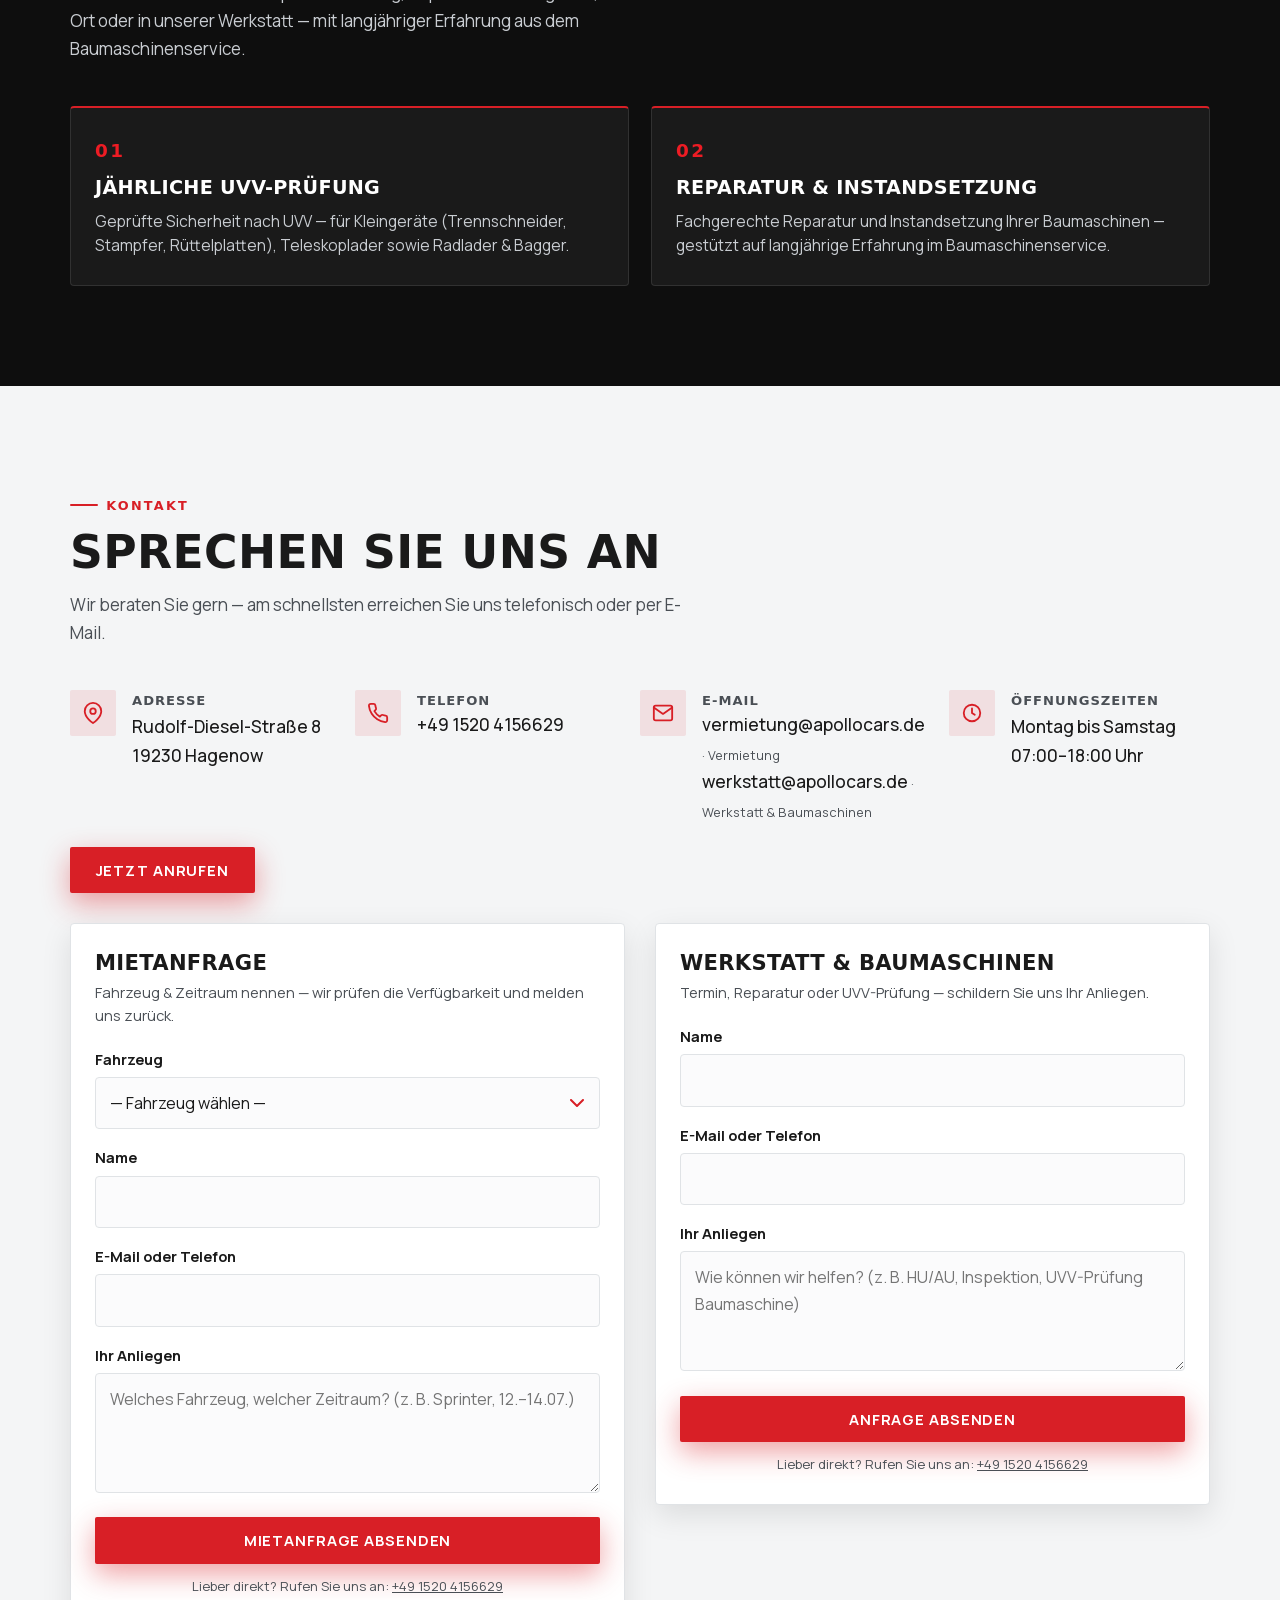
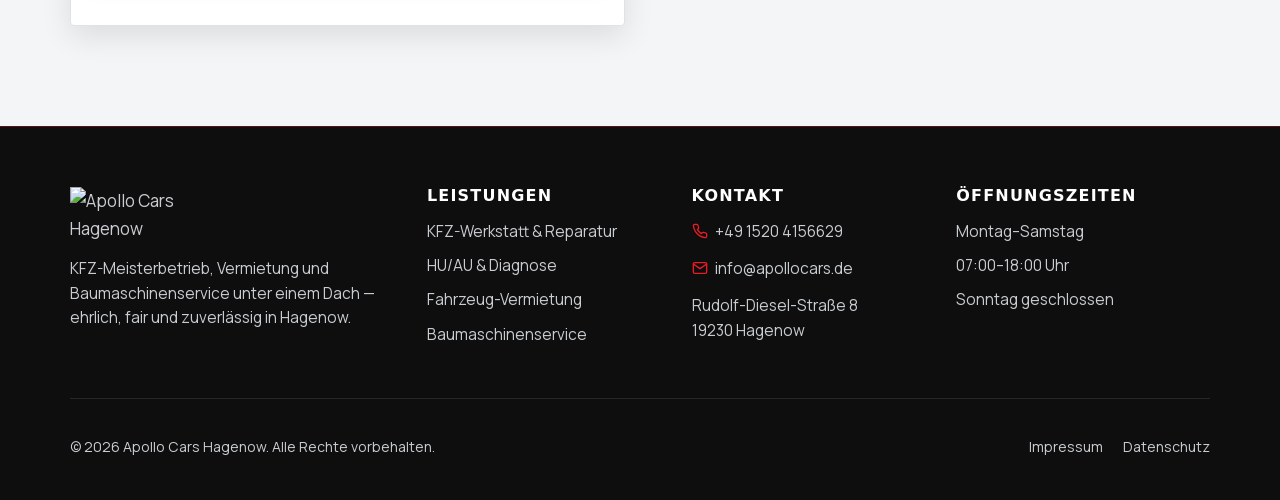
==== commit e8e72121: "Deploy fd2e70c: Move Apollo website source to Origin" ====
--- a/index.html
+++ b/index.html
@@ -61,6 +61,58 @@
 
 <a class="sr-only" href="#hauptinhalt">Zum Inhalt springen</a>
 
+<!-- ====================== INTRO: Logo-Scroll-Animation (Runway) ====================== -->
+<section class="intro" id="intro" aria-label="Apollo Cars Hagenow">
+  <div class="intro-stage">
+    <div class="intro-logo-wrap" id="introLogoWrap">
+<svg id="introLogo" class="intro-logo" xmlns="http://www.w3.org/2000/svg" viewBox="0 0 2172 724" role="img" aria-label="Apollo Cars Hagenow — Logo">
+<defs>
+<clipPath id="clipHag"><rect id="clipHagRect" x="1240" y="520" width="0" height="110"/></clipPath>
+<clipPath id="clipLow"><rect id="clipLowRect" x="440" y="60" width="0" height="300"/></clipPath>
+<linearGradient id="shine" gradientUnits="userSpaceOnUse" x1="0" y1="0" x2="520" y2="0" gradientTransform="translate(-600 0) skewX(-20)">
+<stop offset="0" stop-color="#FDFDFE"/><stop offset=".45" stop-color="#FDFDFE"/><stop offset=".5" stop-color="#E9A3A8"/><stop offset=".55" stop-color="#FDFDFE"/><stop offset="1" stop-color="#FDFDFE"/>
+</linearGradient>
+</defs>
+<g fill="#FDFDFE" fill-rule="evenodd"><g id="art">
+<g id="wordmark">
+<path class="glyph" id="A1" d="M175.42 283.73C181.69 283.35 188.03 283.62 194.32 283.57C200.91 283.51 207.69 283.03 214.23 283.85C216.47 288.55 217.78 293.80 219.38 298.76C221.72 306.03 224.02 313.30 226.36 320.56C232.93 340.96 239.64 361.32 246.40 381.66C253.59 403.30 260.45 425.04 267.66 446.68C269.87 453.31 272.07 459.96 274.29 466.59C275.94 471.49 277.94 476.64 278.69 481.72C272.00 482.92 264.70 482.21 257.89 482.21C251.13 482.20 244.19 482.70 237.47 482.02C235.81 479.15 234.96 476.01 233.91 472.86C232.02 467.14 230.40 460.97 227.70 455.61C223.27 455.06 218.77 455.29 214.31 455.31C208.31 455.34 202.31 455.32 196.31 455.30C188.98 455.28 181.64 455.27 174.31 455.30C170.19 455.32 166.01 455.07 161.95 455.72C157.94 464.00 156.82 473.59 152.70 481.83C145.19 482.70 137.38 482.21 129.81 482.24C123.51 482.26 116.72 482.94 110.55 481.79C111.06 478.23 112.45 474.87 113.54 471.44C116.12 463.35 118.99 455.36 121.67 447.31C130.65 420.36 139.65 393.42 148.64 366.48C154.89 347.74 160.50 328.80 166.55 310.00C168.28 304.63 169.96 299.25 171.68 293.89C172.79 290.41 173.67 286.93 175.42 283.73ZM174.78 414.47C181.23 415.68 188.93 414.79 195.57 414.79C201.15 414.80 207.01 415.41 212.56 414.82C213.21 414.75 213.63 414.42 214.22 414.25C213.34 409.91 211.66 405.72 210.29 401.50C207.68 393.44 205.15 385.36 202.41 377.34C199.77 369.63 198.04 361.31 194.56 353.94C193.08 356.24 192.49 358.81 191.60 361.42C189.89 366.46 188.36 371.56 186.70 376.62C184.02 384.83 181.34 393.04 178.66 401.26C177.25 405.57 175.36 410.00 174.78 414.47Z"/>
+<path class="glyph" id="P" d="M344.23 439.52C343.50 443.55 343.77 447.73 343.77 451.83C343.76 461.43 344.47 472.28 343.47 481.72C337.45 482.90 330.81 482.21 324.66 482.22C317.99 482.23 310.90 482.87 304.33 481.81C303.78 477.57 303.98 473.22 304.00 468.95C304.03 463.78 304.00 458.61 304.00 453.44C304.00 434.60 304.01 415.75 304.02 396.91C304.02 371.06 303.97 345.22 304.05 319.37C304.07 312.03 304.04 304.70 304.01 297.36C304.00 292.91 303.81 288.41 304.20 283.99C308.84 283.13 313.76 283.51 318.50 283.51C326.51 283.51 334.51 283.53 342.51 283.52C356.02 283.49 369.53 283.54 383.03 283.54C391.13 283.54 399.48 283.01 407.53 284.00C416.00 285.03 424.73 287.38 432.31 291.36C440.53 295.68 448.45 300.95 454.82 307.75C482.51 337.29 482.65 383.43 455.53 413.28C447.27 422.37 437.07 429.91 425.51 434.26C413.12 438.94 403.07 439.16 390.11 439.22C380.44 439.26 370.77 439.17 361.09 439.18C355.50 439.18 349.79 438.98 344.23 439.52ZM344.34 325.40C343.92 330.99 344.13 336.67 344.11 342.28C344.07 352.12 344.07 361.95 344.11 371.79C344.13 377.46 344.08 383.12 344.13 388.79C344.15 391.90 344.00 394.98 344.54 398.03C354.87 398.98 365.57 398.29 375.95 398.24C381.62 398.22 387.29 398.29 392.96 398.27C398.51 398.25 403.92 398.55 409.26 396.75C439.23 386.62 445.29 346.43 417.12 330.18C412.43 327.47 406.98 325.76 401.61 325.11C398.34 324.72 394.92 324.95 391.62 324.93C384.46 324.89 377.29 324.94 370.12 324.96C365.12 324.97 360.12 324.97 355.12 324.95C351.51 324.94 347.87 324.71 344.34 325.40Z"/>
+<path class="glyph" id="O1" d="M549.10 324.13C557.36 323.39 565.90 324.55 573.59 327.63C576.99 329.00 580.28 330.35 583.52 332.10C599.68 340.83 610.16 359.38 611.98 377.24C614.45 401.39 599.58 424.95 577.86 435.01C571.87 437.79 565.13 439.29 558.58 439.97C531.82 442.73 507.14 425.81 498.69 400.64C497.20 396.22 496.03 391.71 495.87 387.01C495.56 377.69 496.62 368.81 500.05 360.08C507.84 340.26 528.15 326.01 549.10 324.13Z"/>
+<path class="glyph" id="L1" d="M692.43 283.78C693.40 288.18 692.98 292.99 692.97 297.52C692.97 304.69 692.98 311.86 692.97 319.03C692.93 346.37 692.92 373.71 692.93 401.05C692.94 409.22 692.94 417.39 692.95 425.56C692.96 430.49 692.65 435.55 693.33 440.42C697.35 441.12 701.54 440.83 705.64 440.82C711.64 440.81 717.64 440.83 723.64 440.82C744.65 440.77 765.65 440.84 786.66 440.81C793.49 440.80 800.33 440.84 807.16 440.83C811.79 440.82 816.46 440.58 821.05 441.12C822.26 446.77 821.55 453.11 821.56 458.91C821.57 466.46 822.15 474.30 821.23 481.79C817.70 482.43 814.06 482.22 810.45 482.22C805.95 482.21 801.45 482.23 796.95 482.23C780.61 482.20 764.27 482.20 747.94 482.19C726.10 482.18 704.26 482.33 682.42 482.25C676.42 482.22 670.42 482.25 664.41 482.26C660.62 482.27 656.84 482.44 653.08 481.97C652.41 477.79 652.68 473.40 652.67 469.15C652.66 462.31 652.65 455.48 652.67 448.64C652.69 432.47 652.66 416.30 652.67 400.13C652.67 391.38 653.38 382.33 652.35 373.63C651.54 366.83 649.86 360.22 647.85 353.68C638.83 324.34 619.42 303.66 591.56 291.26C585.94 288.76 579.95 287.08 573.94 285.82C571.08 285.22 568.25 285.08 565.47 284.15C569.14 283.15 573.17 283.53 577.00 283.53C583.33 283.53 589.67 283.62 596.00 283.57C616.01 283.41 636.01 283.63 656.02 283.55C663.19 283.52 670.35 283.56 677.52 283.54C682.49 283.52 687.50 283.25 692.43 283.78Z"/>
+<path class="glyph" id="L2" d="M848.34 283.72C855.27 283.21 862.29 283.58 869.24 283.56C875.31 283.54 881.59 283.02 887.60 283.89C888.27 288.42 887.97 293.14 887.97 297.73C887.98 305.74 887.95 313.74 887.97 321.75C888.04 349.93 888.00 378.12 887.97 406.30C887.96 413.30 887.97 420.31 887.97 427.31C887.97 431.72 887.63 436.30 888.42 440.62C892.84 441.07 897.35 440.80 901.80 440.78C908.63 440.76 915.47 440.83 922.31 440.82C943.32 440.77 964.33 440.84 985.35 440.82C991.18 440.82 997.02 440.84 1002.86 440.80C1007.26 440.77 1011.84 440.41 1016.15 441.23C1017.05 448.03 1016.48 455.23 1016.48 462.11C1016.48 468.56 1017.24 475.58 1016.00 481.89C1012.23 482.38 1008.41 482.22 1004.61 482.24C998.27 482.27 991.93 482.23 985.59 482.23C965.58 482.23 945.57 482.22 925.56 482.23C908.38 482.24 891.20 482.19 874.03 482.21C869.02 482.22 864.02 482.23 859.02 482.26C855.39 482.28 851.76 482.47 848.18 481.92C847.42 477.26 847.84 472.32 847.83 467.58C847.82 458.57 847.86 449.57 847.83 440.56C847.74 407.88 847.78 375.19 847.84 342.50C847.86 329.66 847.85 316.82 847.81 303.98C847.80 297.92 847.05 289.42 848.34 283.72Z"/>
+<path class="glyph" id="O2" d="M1118.31 283.13C1163.94 281.26 1203.41 309.58 1217.03 352.98C1219.63 361.25 1221.36 369.74 1221.69 378.44C1223.74 432.71 1180.65 479.89 1126.31 482.32C1079.54 484.41 1035.81 451.24 1025.57 405.49C1024.19 399.30 1022.95 393.08 1022.77 386.72C1022.37 372.51 1024.79 358.39 1030.01 345.16C1032.86 337.91 1036.94 331.08 1041.54 324.82C1059.60 300.18 1087.65 284.39 1118.31 283.13ZM1119.63 324.62C1087.55 325.83 1062.27 353.04 1063.65 385.20C1065.01 417.15 1092.83 442.49 1124.67 441.29C1156.51 440.08 1182.33 412.37 1181.04 380.43C1179.71 347.41 1152.22 323.39 1119.63 324.62Z"/>
+<path class="glyph" id="C" d="M1502.93 312.53C1497.87 318.61 1491.74 323.84 1486.03 329.31C1481.98 333.20 1478.25 337.49 1473.87 341.00C1471.47 339.57 1469.47 337.71 1467.21 336.06C1462.11 332.36 1456.60 329.30 1450.59 327.34C1399.97 310.77 1354.65 364.52 1381.35 411.32C1387.74 422.53 1397.79 431.32 1409.59 436.42C1425.98 443.51 1445.01 442.95 1460.57 433.89C1465.18 431.20 1469.02 427.60 1473.33 424.55C1476.66 427.25 1479.61 430.37 1482.79 433.25C1489.63 439.45 1496.70 445.73 1502.93 452.52C1499.98 456.49 1495.61 459.71 1491.64 462.69C1471.38 477.86 1445.54 484.48 1420.47 481.92C1401.22 479.96 1382.44 471.02 1367.87 458.47C1318.86 416.22 1321.52 342.61 1372.61 303.30C1392.06 288.33 1416.11 281.44 1440.52 283.49C1459.78 285.11 1478.37 292.67 1493.69 304.44C1496.95 306.95 1500.23 309.43 1502.93 312.53Z"/>
+<path class="glyph" id="A2" d="M1658.43 283.67C1658.91 287.23 1658.75 290.85 1658.75 294.45C1658.75 299.96 1658.75 305.46 1658.75 310.97C1658.75 329.15 1658.75 347.32 1658.75 365.50C1658.75 391.19 1658.75 416.87 1658.75 442.56C1658.75 450.73 1658.75 458.90 1658.75 467.08C1658.75 472.03 1658.94 477.03 1658.56 481.96C1653.34 482.71 1647.68 482.52 1642.41 482.15C1639.71 476.95 1638.50 470.89 1636.61 465.33C1630.99 448.84 1626.09 432.10 1620.59 415.57C1611.36 387.83 1602.71 359.91 1593.49 332.17C1590.04 321.77 1586.64 311.36 1583.32 300.91C1581.55 295.32 1579.35 289.72 1578.23 283.98C1582.41 283.30 1586.77 283.55 1591.02 283.52C1598.36 283.48 1605.70 283.48 1613.04 283.49C1623.05 283.52 1633.05 283.50 1643.06 283.52C1648.18 283.53 1653.33 283.32 1658.43 283.67ZM1556.92 352.36C1558.30 355.56 1559.20 359.07 1560.23 362.44C1561.78 367.54 1563.39 372.64 1565.06 377.70C1567.68 385.61 1570.34 393.49 1572.88 401.43C1574.28 405.80 1576.05 410.16 1576.70 414.70C1570.29 416.01 1562.50 415.20 1555.89 415.18C1549.60 415.16 1542.71 415.95 1536.58 414.64C1537.38 410.30 1538.97 406.07 1540.32 401.86C1542.88 393.91 1545.54 386.00 1548.11 378.05C1549.55 373.61 1551.04 369.17 1552.44 364.71C1553.72 360.62 1554.69 355.96 1556.92 352.36ZM1589.57 455.65C1591.18 458.94 1592.13 462.41 1593.24 465.90C1594.89 471.08 1596.62 476.28 1597.85 481.56C1592.65 482.94 1586.61 482.19 1581.20 482.20C1570.86 482.20 1560.51 482.20 1550.17 482.20C1543.00 482.20 1535.83 482.19 1528.65 482.22C1524.26 482.24 1519.66 482.78 1515.41 481.75C1515.97 478.53 1517.17 475.49 1518.17 472.36C1519.93 466.82 1521.35 460.65 1524.21 455.61C1528.99 455.09 1533.84 455.26 1538.65 455.26C1545.66 455.25 1552.66 455.24 1559.67 455.24C1565.51 455.24 1571.35 455.23 1577.19 455.24C1581.32 455.24 1585.49 455.08 1589.57 455.65Z"/>
+<path class="glyph" id="R" d="M1657.48 283.77C1662.99 283.16 1668.71 283.50 1674.26 283.54C1682.77 283.58 1691.27 283.55 1699.77 283.54C1709.94 283.53 1720.11 283.54 1730.28 283.57C1735.76 283.58 1741.32 283.24 1746.78 283.86C1752.34 284.50 1757.98 286.02 1763.24 287.94C1809.85 304.95 1829.31 359.45 1803.64 401.99C1799.18 409.39 1793.30 415.92 1786.71 421.47C1784.30 423.50 1781.71 425.27 1779.30 427.27C1781.15 432.55 1784.87 437.43 1787.76 442.24C1792.71 450.49 1797.49 458.84 1802.55 467.02C1805.41 471.65 1809.29 476.70 1810.74 481.91C1802.05 482.79 1793.12 482.18 1784.39 482.18C1778.01 482.18 1771.33 482.86 1765.02 481.96C1755.77 468.42 1748.88 453.26 1739.72 439.66C1732.45 438.39 1722.44 439.26 1714.83 439.25C1708.00 439.23 1701.16 439.19 1694.33 439.25C1690.56 439.29 1686.73 438.98 1683.09 439.84C1681.89 453.70 1683.98 467.82 1682.54 481.65C1678.59 482.52 1674.35 482.20 1670.28 482.22C1666.02 482.24 1661.71 482.47 1657.48 482.04C1657.07 477.78 1657.25 473.47 1657.25 469.19C1657.25 462.52 1657.25 455.85 1657.25 449.18C1657.25 427.67 1657.25 406.17 1657.25 384.66C1657.25 362.48 1657.25 340.31 1657.25 318.13C1657.25 311.13 1657.25 304.13 1657.25 297.12C1657.25 292.68 1657.07 288.19 1657.48 283.77ZM1683.08 325.42C1682.63 330.67 1682.82 336.02 1682.79 341.30C1682.74 351.30 1682.79 361.31 1682.80 371.31C1682.81 376.64 1682.79 381.98 1682.78 387.31C1682.78 390.90 1682.54 394.53 1683.23 398.03C1692.25 398.89 1701.59 398.26 1710.65 398.26C1717.16 398.26 1723.66 398.30 1730.16 398.27C1736.01 398.25 1741.86 398.72 1747.49 396.85C1778.53 386.54 1784.62 345.83 1755.01 329.57C1750.73 327.22 1746.18 325.86 1741.37 325.16C1738.43 324.74 1735.34 324.94 1732.38 324.93C1726.71 324.89 1721.04 324.92 1715.37 324.92C1708.87 324.91 1702.37 324.91 1695.87 324.91C1691.62 324.91 1687.23 324.60 1683.08 325.42Z"/>
+<path class="glyph" id="S" d="M2003.84 343.04C1998.19 343.85 1992.26 343.30 1986.53 343.34C1979.46 343.38 1970.54 344.32 1963.75 342.83C1962.49 338.03 1961.50 333.63 1957.58 330.21C1954.53 327.56 1950.86 325.95 1946.92 325.18C1942.01 324.21 1936.43 324.89 1931.44 324.91C1920.94 324.95 1910.43 324.96 1899.93 324.93C1895.60 324.93 1891.22 324.56 1887.12 326.23C1871.63 332.53 1870.92 354.07 1886.35 360.92C1891.82 363.35 1899.69 362.26 1905.63 362.24C1914.97 362.22 1924.30 362.19 1933.64 362.20C1938.77 362.20 1944.02 361.91 1949.14 362.29C1965.13 363.49 1979.79 370.85 1990.15 383.09C1998.15 392.54 2003.50 404.58 2004.10 417.00C2004.42 423.35 2004.25 429.67 2002.78 435.88C1997.56 457.82 1979.62 476.06 1957.31 480.70C1945.42 483.17 1933.00 482.18 1920.92 482.22C1914.59 482.24 1908.25 482.21 1901.92 482.25C1897.44 482.27 1892.88 482.50 1888.42 481.99C1867.73 479.66 1848.08 467.27 1839.36 448.04C1836.14 440.93 1832.87 430.41 1834.00 422.63C1840.94 421.61 1848.32 422.31 1855.34 422.33C1861.53 422.34 1868.06 421.68 1874.15 422.69C1876.64 429.97 1877.72 435.04 1885.30 438.88C1887.23 439.86 1889.31 440.55 1891.46 440.80C1894.74 441.18 1898.15 440.86 1901.45 440.86C1908.12 440.86 1914.79 440.86 1921.46 440.82C1926.96 440.80 1932.46 440.85 1937.96 440.85C1940.94 440.85 1943.99 441.05 1946.96 440.73C1949.44 440.46 1951.87 439.75 1954.08 438.57C1959.36 435.75 1962.96 430.12 1963.68 424.21C1964.14 420.45 1963.17 416.48 1961.34 413.18C1955.81 403.21 1945.96 403.27 1935.99 403.30C1931.16 403.31 1926.32 403.30 1921.49 403.29C1914.32 403.28 1907.15 403.28 1899.98 403.28C1895.35 403.28 1890.59 403.52 1885.99 402.84C1856.75 398.53 1835.06 375.56 1833.88 345.81C1832.90 321.14 1846.76 299.48 1869.12 289.26C1873.04 287.47 1877.11 285.81 1881.33 284.89C1888.13 283.40 1894.80 283.55 1901.72 283.54C1907.55 283.53 1913.39 283.48 1919.22 283.51C1925.23 283.53 1931.23 283.56 1937.23 283.54C1943.95 283.52 1950.53 283.34 1957.14 284.78C1979.20 289.61 1999.30 308.00 2003.19 330.75C2003.89 334.88 2004.37 338.87 2003.84 343.04Z"/>
+</g>
+<g id="hagenow" clip-path="url(#clipHag)">
+<path class="hg" id="hg_H" d="M1277.91 533.31C1279.48 542.19 1277.59 551.57 1278.74 560.50C1282.44 561.21 1286.27 560.93 1290.05 560.92C1294.00 560.90 1297.99 561.04 1301.91 560.58C1303.44 551.69 1301.36 542.34 1302.70 533.40C1306.68 532.81 1310.89 532.82 1314.88 533.35C1315.65 539.02 1315.27 544.99 1315.24 550.73C1315.20 558.90 1315.26 567.08 1315.23 575.26C1315.22 580.26 1315.23 585.27 1315.24 590.27C1315.24 593.88 1315.45 597.53 1314.76 601.06C1310.75 601.49 1306.50 601.67 1302.57 600.79C1301.79 591.90 1302.95 582.86 1302.03 573.99C1298.06 573.19 1293.85 573.53 1289.78 573.55C1286.14 573.57 1282.50 573.37 1278.90 573.86C1277.16 582.66 1279.49 592.11 1277.93 600.97C1273.94 601.46 1269.68 601.63 1265.75 600.83C1264.77 592.50 1265.62 583.84 1265.56 575.44C1265.50 567.44 1265.60 559.43 1265.53 551.42C1265.48 545.49 1265.08 539.39 1265.75 533.51C1269.68 532.74 1273.93 532.84 1277.91 533.31Z"/>
+<path class="hg" id="hg_a" d="M1417.74 555.67C1418.10 553.89 1418.32 552.10 1418.75 550.33C1422.46 549.98 1426.29 549.84 1429.94 550.45C1430.69 559.87 1430.19 569.40 1430.23 578.85C1430.25 585.26 1430.97 595.12 1429.78 601.10C1426.16 601.42 1422.55 601.40 1418.94 601.05C1418.49 599.45 1418.22 597.85 1417.91 596.20C1414.51 598.27 1411.74 600.67 1407.80 601.82C1404.67 602.74 1401.10 602.75 1397.88 602.38C1392.38 601.75 1387.33 599.08 1383.50 595.11C1370.48 581.64 1374.41 558.25 1392.05 550.91C1398.68 548.16 1406.42 548.42 1412.69 552.00C1414.49 553.03 1416.06 554.46 1417.74 555.67ZM1400.13 561.12C1391.91 562.59 1387.45 571.30 1388.87 579.05C1390.36 587.17 1397.92 592.67 1406.16 590.86C1413.98 589.13 1419.24 580.82 1417.50 572.94C1415.67 564.67 1408.70 559.59 1400.13 561.12Z"/>
+<path class="hg" id="hg_g" d="M1531.81 555.18C1532.04 553.46 1532.30 551.90 1532.79 550.26C1536.39 550.07 1540.03 549.92 1543.59 550.45C1544.15 554.37 1543.93 558.34 1543.97 562.30C1544.04 568.81 1544.08 575.32 1543.99 581.83C1543.91 587.65 1544.42 593.55 1543.60 599.33C1543.26 601.79 1542.37 604.21 1541.25 606.42C1533.54 621.55 1512.25 625.62 1499.20 614.88C1495.85 612.12 1493.37 608.71 1492.87 604.40C1497.25 603.96 1501.81 603.98 1506.20 604.29C1507.81 605.73 1509.35 607.26 1511.35 608.14C1520.98 612.38 1530.98 605.76 1531.83 595.64C1528.03 597.75 1525.60 600.56 1521.08 601.80C1515.34 603.38 1508.83 602.11 1503.68 599.35C1482.49 588.00 1486.27 555.49 1509.79 549.75C1514.06 548.71 1518.38 548.75 1522.59 550.03C1526.04 551.08 1528.70 553.57 1531.81 555.18ZM1514.38 561.13C1506.83 562.36 1500.99 570.68 1502.67 578.21C1504.46 586.20 1510.68 592.57 1519.44 590.59C1527.19 588.85 1532.60 581.54 1531.37 573.53C1530.13 565.41 1522.53 559.80 1514.38 561.13Z"/>
+<path class="hg" id="hg_e" d="M1657.69 579.95C1648.64 580.71 1639.36 580.07 1630.27 580.11C1626.37 580.13 1622.35 579.85 1618.56 580.66C1620.74 589.33 1630.53 593.61 1638.55 589.47C1640.46 588.48 1641.88 586.79 1643.38 585.29C1647.72 585.04 1652.32 584.83 1656.58 585.59C1652.85 598.72 1636.73 605.08 1624.28 601.40C1615.69 598.86 1608.86 592.23 1606.29 583.62C1599.41 560.53 1624.06 540.98 1645.06 552.42C1649.34 554.75 1652.88 558.02 1655.23 562.30C1658.18 567.67 1659.08 574.01 1657.69 579.95ZM1619.29 568.83C1623.46 569.50 1627.82 569.23 1632.07 569.24C1636.20 569.25 1640.35 569.49 1644.45 569.05C1640.98 557.45 1624.02 558.47 1619.29 568.83Z"/>
+<path class="hg" id="hg_n" d="M1763.88 600.97C1760.04 601.50 1756.01 601.55 1752.19 600.90C1751.38 594.40 1751.81 587.57 1751.85 581.01C1751.87 576.24 1752.52 570.65 1750.48 566.19C1749.09 563.16 1745.88 561.19 1742.59 561.01C1738.22 560.78 1734.38 562.68 1732.58 566.80C1730.88 570.70 1731.21 575.48 1731.24 579.64C1731.28 586.61 1731.95 594.10 1730.82 600.96C1726.95 601.44 1722.94 601.55 1719.10 600.90C1718.17 591.41 1718.77 581.56 1718.83 572.02C1718.87 564.92 1718.37 557.67 1719.11 550.61C1722.33 549.94 1725.59 550.10 1728.90 550.10C1729.20 550.38 1729.69 550.39 1730.00 550.74C1730.65 551.47 1730.73 553.16 1730.93 554.11C1733.88 552.37 1736.47 550.34 1739.89 549.45C1750.39 546.72 1760.96 554.14 1763.54 564.18C1765.00 569.86 1764.27 578.17 1764.27 584.14C1764.27 589.70 1764.72 595.49 1763.88 600.97Z"/>
+<path class="hg" id="hg_o" d="M1848.90 549.13C1862.88 547.83 1877.28 558.17 1878.54 572.66C1879.83 587.52 1869.69 600.99 1854.48 602.29C1839.29 603.59 1826.51 594.11 1824.46 578.75C1822.57 564.66 1834.99 550.43 1848.90 549.13ZM1851.13 560.87C1842.99 561.22 1837.19 568.38 1837.28 576.28C1837.37 584.30 1843.92 591.53 1852.24 591.00C1860.45 590.47 1866.16 583.54 1866.10 575.51C1866.03 567.26 1859.48 560.52 1851.13 560.87Z"/>
+<path class="hg" id="hg_w" d="M1945.95 550.48C1948.36 556.59 1949.98 563.16 1951.79 569.48C1952.77 572.87 1953.39 576.46 1955.33 579.37C1958.30 569.83 1960.37 559.90 1963.69 550.48C1966.62 549.94 1969.46 550.03 1972.45 550.22C1974.21 553.93 1975.11 557.96 1976.23 561.91C1977.00 564.62 1978.01 567.27 1978.72 570.01C1979.56 573.27 1980.28 576.57 1981.65 579.63C1983.38 576.13 1984.19 572.28 1985.26 568.52C1986.98 562.53 1988.56 556.25 1990.97 550.51C1994.84 549.80 1999.13 549.72 2002.97 550.54C2002.16 554.38 2000.58 558.03 1999.32 561.76C1997.05 568.52 1994.72 575.26 1992.34 581.99C1990.12 588.30 1988.58 595.14 1985.56 601.10C1982.71 601.33 1980.12 601.41 1977.35 600.79C1975.39 593.26 1973.20 585.79 1971.04 578.32C1970.19 575.37 1969.72 572.42 1968.35 569.69C1967.07 572.53 1966.59 575.53 1965.68 578.51C1963.43 585.96 1961.47 593.53 1958.88 600.86C1956.09 601.37 1953.47 601.33 1950.63 601.04C1947.62 594.90 1945.99 587.93 1943.68 581.48C1940.94 573.81 1938.24 566.13 1935.64 558.41C1934.75 555.77 1933.66 553.24 1932.93 550.55C1937.01 549.67 1941.84 549.71 1945.95 550.48Z"/>
+</g>
+<g id="car-lower-clip" clip-path="url(#clipLow)"><g id="car-lower">
+<path class="car" id="carLower" d="M1245.08 191.17C1251.26 190.72 1257.54 191.00 1263.73 191.00C1271.06 191.00 1278.42 190.79 1285.74 191.02C1287.47 191.08 1288.85 191.75 1290.50 192.12C1292.11 192.48 1293.84 192.32 1295.47 192.29C1305.47 192.10 1315.45 191.31 1325.45 191.13C1349.11 190.69 1372.80 191.00 1396.46 191.00C1419.29 191.00 1442.15 190.67 1464.97 191.10C1472.59 191.24 1480.21 192.13 1487.83 192.31C1487.91 192.02 1487.74 191.62 1487.93 191.35C1488.46 190.62 1490.91 191.00 1491.68 191.00C1497.85 191.00 1504.02 191.00 1510.18 191.00C1513.48 191.00 1516.89 190.76 1520.18 191.09C1523.49 191.43 1526.33 193.58 1529.66 193.85C1534.47 194.25 1539.31 194.32 1544.13 194.63C1555.94 195.41 1567.74 196.36 1579.52 197.36C1608.96 199.87 1638.54 204.18 1667.32 210.87C1678.27 213.41 1694.77 216.82 1704.01 223.05C1715.12 230.53 1720.66 243.50 1722.71 256.32C1720.56 256.82 1718.42 257.15 1716.23 257.39C1715.18 254.60 1714.37 251.84 1712.87 249.26C1707.68 247.44 1701.75 246.96 1696.31 245.99C1687.27 244.39 1678.28 242.85 1669.13 241.98C1665.83 241.66 1662.66 241.16 1659.35 241.31C1659.53 243.89 1660.40 246.30 1660.81 248.88C1661.23 251.51 1661.00 254.15 1660.61 256.76C1655.44 258.03 1649.69 257.55 1644.35 257.64C1635.35 257.78 1626.35 257.96 1617.35 258.17C1596.02 258.65 1574.70 259.28 1553.37 259.69C1537.04 260.00 1520.70 260.06 1504.37 260.46C1484.04 260.96 1463.72 261.63 1443.40 262.46C1436.57 262.74 1429.76 263.20 1422.93 263.44C1419.46 263.56 1415.99 263.84 1412.55 263.47C1409.46 259.19 1407.14 254.35 1404.55 249.76C1400.95 243.39 1397.21 237.11 1393.40 230.86C1392.02 228.59 1390.69 225.01 1388.27 223.65C1385.40 222.03 1368.81 222.07 1364.48 221.82C1349.51 220.96 1334.54 219.97 1319.56 219.31C1304.90 218.66 1290.24 218.37 1275.58 217.80C1268.76 217.53 1261.92 217.26 1255.10 216.94C1250.43 216.72 1245.48 216.04 1240.90 216.86C1243.11 225.42 1249.13 233.04 1250.83 241.74C1243.22 241.00 1235.57 238.84 1228.01 237.48C1218.69 235.79 1209.22 234.57 1199.83 233.34C1159.65 228.08 1119.11 226.18 1078.61 227.25C1070.29 227.47 1061.96 228.27 1053.67 228.87C1036.03 230.13 1018.49 231.87 1000.92 233.89C964.34 238.09 927.85 243.04 891.35 247.95C830.25 256.16 768.76 261.73 707.21 265.18C672.61 267.12 637.87 267.07 603.23 266.40C592.91 266.20 582.57 265.70 572.25 265.22C559.78 264.63 547.18 263.69 534.98 267.00C514.12 272.66 505.08 284.18 491.15 299.30C487.20 303.58 482.87 308.66 477.73 311.41C478.05 308.05 479.64 305.02 481.06 301.93C484.92 293.56 489.58 285.79 495.33 278.57C513.72 255.48 535.09 241.73 565.11 240.18C575.28 239.66 585.44 240.58 595.59 241.07C605.09 241.53 614.57 241.62 624.08 241.59C628.25 241.58 632.94 242.13 637.05 241.37C639.07 241.00 640.12 239.04 641.96 238.33C644.45 237.37 655.93 237.91 658.99 238.25C658.60 238.73 657.00 240.09 657.60 240.79C658.47 241.80 681.52 240.30 684.57 240.10C713.97 238.15 743.49 236.12 772.72 232.43C783.30 231.10 793.93 230.14 804.52 228.91C837.80 225.04 871.05 221.30 904.39 217.95C922.46 216.13 940.49 213.89 958.57 212.21C968.03 211.33 977.52 210.82 986.98 209.95C991.19 209.57 994.33 205.45 998.09 203.80C1001.55 202.29 1012.81 202.82 1016.89 203.20C1016.51 203.47 1014.07 204.75 1015.14 205.37C1015.34 205.48 1015.65 205.38 1015.81 205.55C1019.19 204.86 1022.60 203.63 1025.99 203.16C1030.05 202.59 1034.39 203.00 1038.48 203.00C1046.98 203.00 1055.49 203.00 1063.99 203.00C1089.66 203.00 1115.33 203.00 1141.00 203.00C1149.17 203.00 1157.34 203.00 1165.51 203.00C1170.26 203.00 1175.09 203.24 1179.81 202.76C1179.99 200.53 1180.01 198.29 1180.18 196.06C1183.71 196.10 1187.19 197.08 1190.67 197.76C1194.42 198.50 1198.20 199.18 1201.97 199.81C1215.09 202.02 1242.90 202.76 1254.00 195.10C1251.31 193.19 1248.17 192.37 1245.08 191.17Z"/>
+</g></g>
+<g id="car-upper">
+<path class="car" id="carUpper" d="M1524.44 192.32C1516.97 192.89 1509.34 192.50 1501.85 192.50C1497.85 192.50 1493.38 193.05 1489.43 192.37C1488.40 192.19 1487.65 191.46 1486.71 191.07C1485.04 190.37 1483.28 189.84 1481.59 189.20C1473.41 186.11 1465.14 182.97 1456.86 180.19C1430.33 171.28 1403.33 163.22 1376.29 156.05C1347.53 148.43 1318.41 141.90 1289.11 136.73C1278.79 134.91 1268.52 132.78 1258.17 131.12C1223.48 125.56 1188.52 121.33 1153.48 118.68C1128.55 116.80 1103.61 115.02 1078.60 114.84C1070.77 114.79 1062.94 114.67 1055.10 114.65C1052.35 114.65 1049.39 114.14 1046.66 114.53C1046.09 114.61 1045.80 114.95 1045.30 115.12C1051.01 116.97 1057.25 117.77 1063.13 119.03C1073.70 121.30 1084.27 123.63 1094.81 126.02C1107.32 128.84 1119.62 132.27 1131.96 135.71C1145.23 139.40 1158.53 143.09 1171.62 147.38C1201.07 157.03 1229.90 168.19 1258.82 179.29C1266.22 182.13 1273.53 185.28 1280.87 188.28C1284.05 189.57 1287.60 191.69 1291.00 192.21C1295.48 192.89 1300.46 192.15 1304.98 192.05C1318.47 191.74 1331.95 190.74 1345.44 190.40C1374.75 189.65 1404.13 189.68 1433.44 190.17C1447.46 190.41 1461.41 190.90 1475.40 191.79C1479.03 192.02 1482.65 191.99 1486.26 192.37C1469.70 192.89 1453.08 192.50 1436.51 192.50C1406.34 192.50 1376.17 192.50 1346.00 192.50C1328.01 192.50 1309.99 192.20 1292.00 192.40C1282.83 192.50 1273.66 192.50 1264.50 192.50C1259.69 192.50 1254.80 192.76 1250.00 192.45C1245.95 192.19 1241.92 190.21 1238.02 189.18C1228.55 186.68 1219.05 184.31 1209.48 182.24C1199.59 180.10 1189.42 178.93 1179.37 177.81C1155.26 175.14 1130.74 173.83 1106.53 176.21C1089.15 177.92 1071.85 180.75 1055.25 186.35C1049.13 188.41 1043.14 190.87 1037.16 193.32C1032.42 195.27 1027.83 197.54 1023.29 199.93C1020.62 201.34 1017.80 203.31 1014.90 204.17C1011.10 205.31 1005.10 204.25 1000.98 204.54C998.43 204.72 996.02 206.07 993.56 206.69C997.73 203.54 1002.28 200.92 1006.67 198.08C1013.90 193.40 1021.09 188.60 1028.43 184.10C1033.74 180.85 1039.51 177.91 1044.39 174.02C1045.72 172.95 1047.29 171.58 1047.51 169.78C1047.87 166.81 1045.56 162.40 1043.22 160.68C1040.61 158.77 1037.05 157.99 1034.07 156.87C1030.50 155.53 1026.98 154.09 1023.42 152.76C1007.38 146.78 991.13 141.71 974.75 136.74C967.76 134.61 960.88 132.16 953.86 130.12C939.07 125.83 923.73 122.55 908.40 121.02C886.28 118.80 866.04 120.36 844.36 125.10C824.14 129.52 804.38 136.63 785.93 146.01C773.13 152.52 761.01 160.60 749.23 168.77C730.94 181.46 713.38 194.95 695.90 208.72C687.03 215.71 678.13 222.69 669.36 229.80C666.77 231.89 664.17 233.97 661.62 236.10C660.51 237.02 659.47 238.24 658.21 238.95C656.23 240.08 643.56 239.54 640.65 239.33C643.68 236.23 647.18 233.60 650.51 230.82C660.98 222.08 672.04 214.12 682.86 205.83C719.42 177.82 755.63 148.85 797.37 128.78C805.43 124.90 813.61 121.10 822.08 118.17C843.99 110.60 866.55 105.35 889.38 101.47C897.57 100.07 905.85 98.72 914.11 97.91C928.54 96.49 943.10 96.62 957.57 96.26C965.40 96.06 973.23 95.63 981.06 95.53C1002.07 95.26 1023.06 95.60 1044.05 96.21C1133.38 98.77 1222.94 107.17 1310.57 125.00C1332.87 129.54 1354.99 135.25 1376.97 141.10C1405.59 148.72 1433.97 157.95 1461.71 168.33C1472.24 172.28 1482.79 176.20 1493.28 180.24C1503.67 184.25 1513.95 188.57 1524.44 192.32ZM1179.70 195.73C1180.06 198.63 1180.07 201.44 1179.72 204.34C1170.98 204.92 1162.10 204.50 1153.34 204.50C1137.33 204.50 1121.32 204.50 1105.31 204.50C1087.30 204.50 1069.29 204.50 1051.28 204.50C1041.39 204.50 1031.42 204.88 1021.54 204.36C1039.41 198.91 1057.42 194.53 1075.90 191.78C1079.51 191.24 1083.13 190.52 1086.77 190.18C1109.01 188.08 1131.52 189.12 1153.62 191.89C1162.25 192.97 1171.26 193.66 1179.70 195.73Z"/>
+</g>
+</g></g>
+<use id="shineUse" href="#art" fill="url(#shine)" fill-rule="evenodd" opacity="0" pointer-events="none"/>
+</svg>
+    </div>
+    <div class="intro-cue" id="introCue" aria-hidden="true"><span>Scroll</span><i></i></div>
+    <a class="intro-skip" href="#top">Überspringen</a>
+  </div>
+</section>
+<!-- Bewusst synchron direkt nach der Intro-Sektion: setzt den Startzustand vor dem
+     ersten Paint, damit das fertige Logo nicht kurz aufblitzt. -->
+<script src="assets/js/intro.js"></script>
+
 <!-- ====================== HEADER ====================== -->
 <header class="site-header">
   <div class="container header-inner">
@@ -88,10 +140,12 @@
 
 <!-- ====================== HERO ====================== -->
 <section class="hero" id="top">
+  <div class="hero-rail" aria-hidden="true"></div>
   <div class="container hero-inner">
-    <p class="hero-kicker"><span class="dot"></span> KFZ-Meisterbetrieb · Hagenow</p>
-    <h1>Apollo Cars Hagenow — Werkstatt, Vermietung &amp; <span class="accent">Baumaschinenservice</span> unter einem Dach</h1>
-    <p class="hero-sub">Vom PKW bis zur Baumaschine: zuverlässiger Service, faire Beratung und schnelle Hilfe im Notfall — alles an einem Standort in Hagenow.</p>
+    <p class="hero-loc">Hagenow · KFZ-Meisterbetrieb</p>
+    <h1>Apollo Cars</h1>
+    <p class="hero-claim">Werkstatt · Vermietung · Baumaschinen</p>
+    <p class="hero-sub">Ehrlich. Fair. Unter einem Dach.</p>
     <div class="hero-actions">
       <a class="btn btn--primary" href="tel:+4915204156629">
         <svg width="20" height="20" viewBox="0 0 24 24" fill="none" stroke="currentColor" stroke-width="2" stroke-linecap="round" stroke-linejoin="round" aria-hidden="true"><path d="M22 16.92v3a2 2 0 0 1-2.18 2 19.79 19.79 0 0 1-8.63-3.07 19.5 19.5 0 0 1-6-6 19.79 19.79 0 0 1-3.07-8.67A2 2 0 0 1 4.11 2h3a2 2 0 0 1 2 1.72c.13.96.36 1.9.7 2.81a2 2 0 0 1-.45 2.11L8.09 9.91a16 16 0 0 0 6 6l1.27-1.27a2 2 0 0 1 2.11-.45c.91.34 1.85.57 2.81.7A2 2 0 0 1 22 16.92z"/></svg>
@@ -119,51 +173,51 @@
     <div id="leistungen" class="grid grid--services">
 
       <article class="card">
+        <span class="card-icon"><svg viewBox="0 0 24 24" fill="none" stroke="currentColor" stroke-width="2" stroke-linecap="round" stroke-linejoin="round" aria-hidden="true"><path d="M9 4h6a1 1 0 0 1 1 1v0a1 1 0 0 1-1 1H9a1 1 0 0 1-1-1v0a1 1 0 0 1 1-1z"/><path d="M16 5h2a2 2 0 0 1 2 2v12a2 2 0 0 1-2 2H6a2 2 0 0 1-2-2V7a2 2 0 0 1 2-2h2"/><path d="m8.5 13.5 1.8 1.8 3.5-3.8"/></svg></span>
+        <h3 class="card-title">Hauptuntersuchung &amp; AU</h3>
+        <p class="card-text">In Zusammenarbeit mit anerkannter Prüforganisation, inkl. Mängelbeseitigung vorab.</p>
+      </article>
+
+      <article class="card">
+        <span class="card-icon"><svg viewBox="0 0 24 24" fill="none" stroke="currentColor" stroke-width="2" stroke-linecap="round" stroke-linejoin="round" aria-hidden="true"><rect x="2" y="4" width="20" height="14" rx="2"/><path d="M2 9h4l2 4 3-7 2 5h7"/></svg></span>
+        <h3 class="card-title">Fahrzeugdiagnose</h3>
+        <p class="card-text">Moderne Fehlerdiagnose mit professionellen Diagnosetools.</p>
+      </article>
+
+      <article class="card">
         <span class="card-icon"><svg viewBox="0 0 24 24" fill="none" stroke="currentColor" stroke-width="2" stroke-linecap="round" stroke-linejoin="round" aria-hidden="true"><path d="M14.7 6.3a4 4 0 0 0-5.4 5.4L3 18l3 3 6.3-6.3a4 4 0 0 0 5.4-5.4l-2.5 2.5-2.4-.6-.6-2.4 2.5-2.5z"/></svg></span>
         <h3 class="card-title">Kfz-Reparaturen</h3>
         <p class="card-text">Ob kleiner Kratzer oder größere Schäden: zuverlässig und fachgerecht.</p>
       </article>
 
       <article class="card">
+        <span class="card-icon"><svg viewBox="0 0 24 24" fill="none" stroke="currentColor" stroke-width="2" stroke-linecap="round" stroke-linejoin="round" aria-hidden="true"><path d="M1 16V8h11l3 3h5a2 2 0 0 1 2 2v3"/><path d="M1 16h2"/><path d="M16 16h3"/><circle cx="6.5" cy="17.5" r="2.2"/><circle cx="16.5" cy="17.5" r="2.2"/></svg></span>
+        <h3 class="card-title">Abschleppservice</h3>
+        <p class="card-text">Bei Panne oder Unfall schnell und zuverlässig.</p>
+      </article>
+
+      <article class="card">
+        <span class="card-icon"><svg viewBox="0 0 24 24" fill="none" stroke="currentColor" stroke-width="2" stroke-linecap="round" stroke-linejoin="round" aria-hidden="true"><circle cx="12" cy="12" r="9"/><circle cx="12" cy="12" r="3.4"/><path d="M12 3v3M12 18v3M3 12h3M18 12h3M5.6 5.6l2.1 2.1M16.3 16.3l2.1 2.1M18.4 5.6l-2.1 2.1M7.7 16.3l-2.1 2.1"/></svg></span>
+        <h3 class="card-title">Reifenwechsel &amp; -service</h3>
+        <p class="card-text">Schneller Wechsel, Auswuchten, Profilprüfung, auf Wunsch Einlagerung.</p>
+      </article>
+
+      <article class="card">
+        <span class="card-icon"><svg viewBox="0 0 24 24" fill="none" stroke="currentColor" stroke-width="2" stroke-linecap="round" stroke-linejoin="round" aria-hidden="true"><path d="M14 3H7a2 2 0 0 0-2 2v14a2 2 0 0 0 2 2h6"/><path d="M14 3l5 5v3"/><path d="M14 3v5h5"/><circle cx="17" cy="16" r="3"/><path d="m22 21-2.1-2.1"/></svg></span>
+        <h3 class="card-title">Schaden- &amp; Wertgutachten</h3>
+        <p class="card-text">Unabhängige, rechtsgültige Gutachten vom zertifizierten Kfz-Schaden- &amp; Wertgutachter — für Versicherung, An-/Verkauf, Dokumentation.</p>
+      </article>
+
+      <article class="card">
+        <span class="card-icon"><svg viewBox="0 0 24 24" fill="none" stroke="currentColor" stroke-width="2" stroke-linecap="round" stroke-linejoin="round" aria-hidden="true"><line x1="2" x2="22" y1="12" y2="12"/><line x1="12" x2="12" y1="2" y2="22"/><path d="m20 16-4-4 4-4"/><path d="m4 8 4 4-4 4"/><path d="m16 4-4 4-4-4"/><path d="m8 20 4-4 4 4"/></svg></span>
+        <h3 class="card-title">Klimaservice</h3>
+        <p class="card-text">Wir halten Ihre Klimaanlage bei den heißen Sommertagen am Laufen.</p>
+      </article>
+
+      <article class="card">
         <span class="card-icon"><svg viewBox="0 0 24 24" fill="none" stroke="currentColor" stroke-width="2" stroke-linecap="round" stroke-linejoin="round" aria-hidden="true"><path d="M3 21h18"/><path d="M5 21V10l5-2v13"/><path d="M10 21V6l6 3v12"/><path d="M16 13l4-1.5"/><path d="M19 11.5 21 18"/></svg></span>
         <h3 class="card-title">Baumaschinen-Reparatur</h3>
         <p class="card-text">Von Bagger bis Radlader, vor Ort oder in der Werkstatt.</p>
-      </article>
-
-      <article class="card">
-        <span class="card-icon"><svg viewBox="0 0 24 24" fill="none" stroke="currentColor" stroke-width="2" stroke-linecap="round" stroke-linejoin="round" aria-hidden="true"><rect x="2" y="4" width="20" height="14" rx="2"/><path d="M2 9h4l2 4 3-7 2 5h7"/></svg></span>
-        <h3 class="card-title">Fahrzeugdiagnose</h3>
-        <p class="card-text">Moderne Fehlerdiagnose mit professionellen Diagnosetools.</p>
-      </article>
-
-      <article class="card">
-        <span class="card-icon"><svg viewBox="0 0 24 24" fill="none" stroke="currentColor" stroke-width="2" stroke-linecap="round" stroke-linejoin="round" aria-hidden="true"><circle cx="12" cy="12" r="9"/><circle cx="12" cy="12" r="3.4"/><path d="M12 3v3M12 18v3M3 12h3M18 12h3M5.6 5.6l2.1 2.1M16.3 16.3l2.1 2.1M18.4 5.6l-2.1 2.1M7.7 16.3l-2.1 2.1"/></svg></span>
-        <h3 class="card-title">Reifenwechsel &amp; -service</h3>
-        <p class="card-text">Schneller Wechsel, Auswuchten, Profilprüfung, auf Wunsch Einlagerung.</p>
-      </article>
-
-      <article class="card">
-        <span class="card-icon"><svg viewBox="0 0 24 24" fill="none" stroke="currentColor" stroke-width="2" stroke-linecap="round" stroke-linejoin="round" aria-hidden="true"><path d="M1 16V8h11l3 3h5a2 2 0 0 1 2 2v3"/><path d="M1 16h2"/><path d="M16 16h3"/><circle cx="6.5" cy="17.5" r="2.2"/><circle cx="16.5" cy="17.5" r="2.2"/></svg></span>
-        <h3 class="card-title">Abschleppservice</h3>
-        <p class="card-text">Bei Panne oder Unfall schnell und zuverlässig.</p>
-      </article>
-
-      <article class="card">
-        <span class="card-icon"><svg viewBox="0 0 24 24" fill="none" stroke="currentColor" stroke-width="2" stroke-linecap="round" stroke-linejoin="round" aria-hidden="true"><path d="M9 4h6a1 1 0 0 1 1 1v0a1 1 0 0 1-1 1H9a1 1 0 0 1-1-1v0a1 1 0 0 1 1-1z"/><path d="M16 5h2a2 2 0 0 1 2 2v12a2 2 0 0 1-2 2H6a2 2 0 0 1-2-2V7a2 2 0 0 1 2-2h2"/><path d="m8.5 13.5 1.8 1.8 3.5-3.8"/></svg></span>
-        <h3 class="card-title">Hauptuntersuchung &amp; AU</h3>
-        <p class="card-text">In Zusammenarbeit mit anerkannter Prüforganisation, inkl. Mängelbeseitigung vorab.</p>
-      </article>
-
-      <article class="card">
-        <span class="card-icon"><svg viewBox="0 0 24 24" fill="none" stroke="currentColor" stroke-width="2" stroke-linecap="round" stroke-linejoin="round" aria-hidden="true"><path d="M14 3H7a2 2 0 0 0-2 2v14a2 2 0 0 0 2 2h6"/><path d="M14 3l5 5v3"/><path d="M14 3v5h5"/><circle cx="17" cy="16" r="3"/><path d="m22 21-2.1-2.1"/></svg></span>
-        <h3 class="card-title">Schaden- &amp; Wertgutachten</h3>
-        <p class="card-text">Unabhängige, rechtsgültige Gutachten vom zertifizierten Kfz-Schaden- &amp; Wertgutachter — für Versicherung, An-/Verkauf, Dokumentation.</p>
-      </article>
-
-      <article class="card">
-        <span class="card-icon"><svg viewBox="0 0 24 24" fill="none" stroke="currentColor" stroke-width="2" stroke-linecap="round" stroke-linejoin="round" aria-hidden="true"><line x1="2" x2="22" y1="12" y2="12"/><line x1="12" x2="12" y1="2" y2="22"/><path d="m20 16-4-4 4-4"/><path d="m4 8 4 4-4 4"/><path d="m16 4-4 4-4-4"/><path d="m8 20 4-4 4 4"/></svg></span>
-        <h3 class="card-title">Klimaservice</h3>
-        <p class="card-text">Wir halten Ihre Klimaanlage bei den heißen Sommertagen am Laufen.</p>
       </article>
 
     </div>
@@ -184,7 +238,7 @@
         <p>Geprüfte, langlebige Teile für Qualität und Sicherheit.</p>
       </div>
       <div class="feature">
-        <h3><svg viewBox="0 0 24 24" fill="none" stroke="currentColor" stroke-width="2" stroke-linecap="round" stroke-linejoin="round" aria-hidden="true"><path d="M22 16.92v3a2 2 0 0 1-2.18 2 19.79 19.79 0 0 1-8.63-3.07 19.5 19.5 0 0 1-6-6A19.79 19.79 0 0 1 2.12 4.18 2 2 0 0 1 4.11 2h3a2 2 0 0 1 2 1.72c.13.96.36 1.9.7 2.81a2 2 0 0 1-.45 2.11L8.09 9.91a16 16 0 0 0 6 6l1.27-1.27a2 2 0 0 1 2.11-.45c.91.34 1.85.57 2.81.7A2 2 0 0 1 22 16.92z"/></svg>Immer für dich da</h3>
+        <h3><svg viewBox="0 0 24 24" fill="none" stroke="currentColor" stroke-width="2" stroke-linecap="round" stroke-linejoin="round" aria-hidden="true"><path d="M22 16.92v3a2 2 0 0 1-2.18 2 19.79 19.79 0 0 1-8.63-3.07 19.5 19.5 0 0 1-6-6A19.79 19.79 0 0 1 2.12 4.18 2 2 0 0 1 4.11 2h3a2 2 0 0 1 2 1.72c.13.96.36 1.9.7 2.81a2 2 0 0 1-.45 2.11L8.09 9.91a16 16 0 0 0 6 6l1.27-1.27a2 2 0 0 1 2.11-.45c.91.34 1.85.57 2.81.7A2 2 0 0 1 22 16.92z"/></svg>Immer für Sie da</h3>
         <p>Verlässlich bei Fragen, Problemen oder Pannen.</p>
       </div>
     </div>
@@ -240,20 +294,6 @@
         </div>
       </article>
 
-      <article class="rent-card rent-card--soon">
-        <div class="rent-media">
-          <span class="rent-badge rent-badge--soon">Ab 2027</span>
-          <span class="rent-badge rent-badge--cat">E-Van · 7-Sitzer</span>
-          <img src="assets/img/vermietung/Standardbilder/mercedes-vle-300.jpg" alt="Mercedes-Benz VLE 300, vollelektrischer Luxus-Van — ab 2027 bei Apollo Cars Hagenow" width="800" height="1000" loading="lazy">
-        </div>
-        <div class="rent-body">
-          <h3 class="rent-title">Mercedes VLE 300</h3>
-          <p class="rent-desc">Vollelektrischer Luxus-Van mit 7 Sitzen, MBUX Hyperscreen, bis zu 657&nbsp;km Reichweite (WLTP) und 276&nbsp;PS — Premium-Komfort für Familie, Business &amp; Events.</p>
-          <p class="price price--soon"><b>Verfügbar ab 2027</b></p>
-          <a class="btn btn--ghost btn--block btn--sm" href="#mietanfrage" data-fahrzeug="Mercedes VLE 300">Vormerkung anfragen</a>
-        </div>
-      </article>
-
       <article class="rent-card">
         <div class="rent-media">
           <span class="rent-badge">Transporter</span>
@@ -384,7 +424,6 @@
             <option value="" disabled selected>— Fahrzeug wählen —</option>
             <option value="Seat Leon Kombi">Seat Leon Kombi</option>
             <option value="Mercedes V-Klasse">Mercedes V-Klasse (8-Sitzer)</option>
-            <option value="Mercedes VLE 300">Mercedes VLE 300 (ab 2027)</option>
             <option value="Mercedes Sprinter 214 CDI">Mercedes Sprinter 214 CDI</option>
             <option value="Mercedes Koffer-Transporter">Mercedes Koffer-Transporter</option>
             <option value="CFMoto 850 Quad">CFMoto 850 Quad</option>
--- a/assets/css/style.css
+++ b/assets/css/style.css
@@ -14,16 +14,34 @@
   src:url("../fonts/oswald-700.woff2") format("woff2");
 }
 @font-face{
-  font-family:"Inter"; font-style:normal; font-weight:400; font-display:swap;
-  src:url("../fonts/inter-400.woff2") format("woff2");
-}
-@font-face{
-  font-family:"Inter"; font-style:normal; font-weight:500; font-display:swap;
-  src:url("../fonts/inter-500.woff2") format("woff2");
-}
-@font-face{
-  font-family:"Inter"; font-style:normal; font-weight:700; font-display:swap;
-  src:url("../fonts/inter-700.woff2") format("woff2");
+  font-family:"Manrope"; font-style:normal; font-weight:400; font-display:swap;
+  src:url("../fonts/manrope-400-ext.woff2") format("woff2");
+  unicode-range:U+0100-02BA,U+02BD-02C5,U+02C7-02CC,U+02CE-02D7,U+02DD-02FF,U+0304,U+0308,U+0329,U+1D00-1DBF,U+1E00-1E9F,U+1EF2-1EFF,U+2020,U+20A0-20AB,U+20AD-20C0,U+2113,U+2C60-2C7F,U+A720-A7FF;
+}
+@font-face{
+  font-family:"Manrope"; font-style:normal; font-weight:400; font-display:swap;
+  src:url("../fonts/manrope-400.woff2") format("woff2");
+  unicode-range:U+0000-00FF,U+0131,U+0152-0153,U+02BB-02BC,U+02C6,U+02DA,U+02DC,U+0304,U+0308,U+0329,U+2000-206F,U+20AC,U+2122,U+2191,U+2193,U+2212,U+2215,U+FEFF,U+FFFD;
+}
+@font-face{
+  font-family:"Manrope"; font-style:normal; font-weight:500; font-display:swap;
+  src:url("../fonts/manrope-500-ext.woff2") format("woff2");
+  unicode-range:U+0100-02BA,U+02BD-02C5,U+02C7-02CC,U+02CE-02D7,U+02DD-02FF,U+0304,U+0308,U+0329,U+1D00-1DBF,U+1E00-1E9F,U+1EF2-1EFF,U+2020,U+20A0-20AB,U+20AD-20C0,U+2113,U+2C60-2C7F,U+A720-A7FF;
+}
+@font-face{
+  font-family:"Manrope"; font-style:normal; font-weight:500; font-display:swap;
+  src:url("../fonts/manrope-500.woff2") format("woff2");
+  unicode-range:U+0000-00FF,U+0131,U+0152-0153,U+02BB-02BC,U+02C6,U+02DA,U+02DC,U+0304,U+0308,U+0329,U+2000-206F,U+20AC,U+2122,U+2191,U+2193,U+2212,U+2215,U+FEFF,U+FFFD;
+}
+@font-face{
+  font-family:"Manrope"; font-style:normal; font-weight:700; font-display:swap;
+  src:url("../fonts/manrope-700-ext.woff2") format("woff2");
+  unicode-range:U+0100-02BA,U+02BD-02C5,U+02C7-02CC,U+02CE-02D7,U+02DD-02FF,U+0304,U+0308,U+0329,U+1D00-1DBF,U+1E00-1E9F,U+1EF2-1EFF,U+2020,U+20A0-20AB,U+20AD-20C0,U+2113,U+2C60-2C7F,U+A720-A7FF;
+}
+@font-face{
+  font-family:"Manrope"; font-style:normal; font-weight:700; font-display:swap;
+  src:url("../fonts/manrope-700.woff2") format("woff2");
+  unicode-range:U+0000-00FF,U+0131,U+0152-0153,U+02BB-02BC,U+02C6,U+02DA,U+02DC,U+0304,U+0308,U+0329,U+2000-206F,U+20AC,U+2122,U+2191,U+2193,U+2212,U+2215,U+FEFF,U+FFFD;
 }
 
 /* ---------- Design-Tokens ---------- */
@@ -44,15 +62,19 @@
   --line:#E0E3E6;
 
   --font-head:"Oswald","Arial Narrow",system-ui,sans-serif;
-  --font-body:"Inter",system-ui,-apple-system,"Segoe UI",Roboto,Helvetica,Arial,sans-serif;
+  --font-body:"Manrope",system-ui,-apple-system,"Segoe UI",Roboto,Helvetica,Arial,sans-serif;
 
   --container:1180px;
-  --radius:14px;
-  --radius-sm:10px;
+  --radius:4px;
+  --radius-sm:3px;
   --shadow:0 10px 30px rgba(14,14,14,.10);
   --shadow-lg:0 18px 50px rgba(14,14,14,.18);
   --header-h:66px;
-  --ease:cubic-bezier(.22,.61,.36,1);
+  --ease:cubic-bezier(.16,1,.3,1);
+
+  /* Intro-Animation: Rot/Weiß aus dem Logo-Master (Runway) */
+  --intro-red:#DC0412;
+  --intro-white:#FDFDFE;
 }
 
 /* ---------- Reset / Basis ---------- */
@@ -93,32 +115,33 @@
 .btn{
   --btn-fg:#fff;
   display:inline-flex; align-items:center; justify-content:center; gap:.5em;
-  font-family:var(--font-body); font-weight:700; font-size:1rem; line-height:1;
-  padding:.85em 1.4em; border-radius:999px; border:2px solid transparent;
+  font-family:var(--font-body); font-weight:700; font-size:.92rem; line-height:1;
+  padding:.95em 1.6em; border-radius:2px; border:2px solid transparent; text-transform:uppercase; letter-spacing:.06em;
   text-decoration:none; cursor:pointer; white-space:nowrap;
-  transition:transform .15s var(--ease), background-color .2s, box-shadow .2s, border-color .2s, color .2s;
+  transition:transform .18s var(--ease), background-color .2s, box-shadow .2s, border-color .2s, color .2s;
 }
 .btn:hover{transform:translateY(-2px)}
 .btn:active{transform:translateY(0)}
-.btn--primary{background:var(--red); color:#fff; box-shadow:0 8px 20px rgba(216,31,38,.35)}
-.btn--primary:hover{background:var(--red-bright)}
-.btn--outline{background:transparent; color:#fff; border-color:rgba(255,255,255,.55)}
-.btn--outline:hover{border-color:#fff; background:rgba(255,255,255,.08)}
+.btn--primary{background:var(--red); color:#fff; box-shadow:0 10px 28px rgba(216,31,38,.42)}
+.btn--primary:hover{background:var(--red-bright); box-shadow:0 14px 34px rgba(237,28,36,.48)}
+.btn--outline{background:transparent; color:#fff; border-color:rgba(255,255,255,.62)}
+.btn--outline:hover{border-color:#fff; background:rgba(255,255,255,.1)}
 .btn--dark{background:var(--ink); color:#fff}
 .btn--dark:hover{background:#000}
 .btn--ghost{background:transparent; color:var(--red); border-color:var(--red)}
-.btn--ghost:hover{background:var(--red); color:#fff}
+.btn--ghost:hover{background:var(--red); color:#fff; box-shadow:0 8px 22px rgba(216,31,38,.28)}
 .btn--block{display:flex; width:100%}
-.btn--sm{font-size:.92rem; padding:.7em 1.1em}
+.btn--sm{font-size:.92rem; padding:.72em 1.15em}
 
 /* =========================================================================
    Header / Navigation
    ========================================================================= */
 .site-header{
   position:sticky; top:0; z-index:50;
-  background:rgba(14,14,14,.96);
-  backdrop-filter:saturate(140%) blur(8px);
-  border-bottom:1px solid rgba(255,255,255,.08);
+  background:rgba(14,14,14,.97);
+  backdrop-filter:saturate(140%) blur(10px);
+  border-bottom:2px solid var(--red);
+  box-shadow:none;
 }
 .header-inner{
   display:flex; align-items:center; justify-content:space-between; gap:16px;
@@ -132,13 +155,13 @@
 .nav-list{display:flex; align-items:center; gap:4px}
 .nav-link{
   display:inline-block; text-decoration:none; color:var(--silver);
-  font-weight:500; font-size:.98rem; padding:.55em .8em; border-radius:8px;
+  font-weight:500; font-size:.98rem; padding:.55em .8em; border-radius:var(--radius);
   transition:color .2s, background-color .2s; position:relative;
 }
 .nav-link:hover,.nav-link:focus-visible{color:#fff; background:rgba(255,255,255,.06)}
 .nav-link.is-active{color:#fff}
 .nav-link.is-active::after{
-  content:""; position:absolute; left:.8em; right:.8em; bottom:.28em; height:2px; background:var(--red); border-radius:2px;
+  content:""; position:absolute; left:.8em; right:.8em; bottom:.22em; height:2.5px; background:var(--red); border-radius:2px;
 }
 .nav-cta{margin-left:8px}
 
@@ -159,10 +182,13 @@
   .nav{
     position:fixed; inset:var(--header-h) 0 auto 0;
     background:var(--black); border-bottom:1px solid rgba(255,255,255,.1);
-    transform:translateY(-130%); transition:transform .3s var(--ease);
+    transform:translateY(-130%); transition:transform .3s var(--ease), visibility 0s linear .3s;
     box-shadow:0 20px 40px rgba(0,0,0,.5);
+    /* Geschlossen unsichtbar: Der Header ist durch backdrop-filter Bezugsrahmen
+       des Drawers, der sonst über dem Intro sichtbar würde. */
+    visibility:hidden;
   }
-  .nav.is-open{transform:translateY(0)}
+  .nav.is-open{transform:translateY(0); visibility:visible; transition:transform .3s var(--ease), visibility 0s}
   .nav-list{flex-direction:column; align-items:stretch; gap:2px; padding:14px 20px 22px}
   .nav-link{font-size:1.1rem; padding:.8em .6em}
   .nav-link.is-active::after{display:none}
@@ -177,71 +203,205 @@
 /* =========================================================================
    Sektionen — Grundlayout
    ========================================================================= */
-.section{padding:64px 0}
-@media(min-width:900px){.section{padding:92px 0}}
+.section{padding:68px 0}
+@media(min-width:900px){.section{padding:100px 0}}
 .section--light{background:var(--light)}
 .section--white{background:var(--white)}
-.section--alt{background:linear-gradient(180deg,var(--light) 0%,var(--light-2) 100%)}
+.section--alt{background:var(--light-2)}
 .section--dark{background:var(--black); color:#fff}
 .section--dark p{color:var(--silver)}
 
-.section-head{max-width:760px; margin-bottom:38px}
+.section-head{max-width:720px; margin-bottom:42px}
 .section-head.center{margin-inline:auto; text-align:center}
 .kicker{
-  display:inline-flex; align-items:center; gap:.6em;
+  display:inline-flex; align-items:center; gap:.65em;
   font-family:var(--font-head); font-weight:600; text-transform:uppercase;
-  letter-spacing:2px; font-size:.82rem; color:var(--red); margin-bottom:14px;
-}
-.kicker::before{content:""; width:30px; height:3px; background:var(--red); border-radius:2px}
-.section-head.center .kicker::after{content:""; width:30px; height:3px; background:var(--red); border-radius:2px}
-.section-title{font-size:clamp(1.9rem,5vw,2.7rem); text-transform:uppercase}
+  letter-spacing:2.2px; font-size:.8rem; color:var(--red); margin:0 0 12px;
+}
+.kicker::before{content:""; width:28px; height:2px; background:var(--red); border-radius:1px; flex:0 0 auto}
+.section-head.center .kicker::after{content:""; width:28px; height:2px; background:var(--red); border-radius:1px; flex:0 0 auto}
+.section-title{font-size:clamp(2rem,5.2vw,2.85rem); text-transform:uppercase; letter-spacing:.4px}
 .section--dark .section-title{color:#fff}
-.section-intro{margin-top:16px; font-size:1.08rem; color:var(--ink-soft)}
+.section-intro{margin:14px 0 0; font-size:1.06rem; color:var(--ink-soft); max-width:62ch; line-height:1.68}
 .section--dark .section-intro{color:var(--silver)}
 
 /* =========================================================================
-   Hero
+   Hero — hard geometry, brand-first
    ========================================================================= */
 .hero{
   position:relative; color:#fff; overflow:hidden;
+  min-height:calc(100svh - var(--header-h));
+  display:flex; align-items:center;
   background:
-    radial-gradient(120% 90% at 85% -10%, rgba(237,28,36,.55) 0%, rgba(216,31,38,.0) 45%),
-    linear-gradient(160deg,#000 0%,#161616 55%,#0b0b0b 100%);
-}
-/* dezentes Speed-/Carbon-Linienmuster */
+    linear-gradient(180deg, #070707 0%, #0E0E0E 55%, #141414 100%);
+  border-bottom:10px solid var(--red);
+  clip-path:polygon(0 0, 100% 0, 100% calc(100% - 28px), 0 100%);
+}
+/* Soft diagonal hatch — one structural red wash, not wallpaper */
 .hero::before{
-  content:""; position:absolute; inset:0; pointer-events:none; opacity:.5;
+  content:""; position:absolute; inset:0; pointer-events:none; opacity:.55;
   background:
-    repeating-linear-gradient(115deg, rgba(255,255,255,.025) 0 2px, transparent 2px 22px);
-  mask-image:linear-gradient(90deg, transparent, #000 30%);
-}
+    repeating-linear-gradient(
+      -28deg,
+      transparent 0 18px,
+      rgba(216,31,38,.05) 18px 19px,
+      transparent 19px 40px
+    ),
+    linear-gradient(105deg, rgba(216,31,38,.18) 0%, transparent 34%);
+}
+/* Structural left red bar (primary brand edge) */
 .hero::after{
-  content:""; position:absolute; right:-10%; bottom:-40%; width:70%; height:120%;
-  background:radial-gradient(circle at center, rgba(216,31,38,.28), transparent 60%);
+  content:""; position:absolute; left:0; top:0; bottom:0; width:10px;
+  background:var(--red);
   pointer-events:none;
 }
-.hero-inner{position:relative; z-index:1; padding:64px 0 72px; max-width:820px}
-@media(min-width:900px){.hero-inner{padding:96px 0 110px}}
-.hero-kicker{
-  display:inline-flex; align-items:center; gap:.6em; flex-wrap:wrap;
-  font-family:var(--font-head); font-weight:600; text-transform:uppercase;
-  letter-spacing:2px; font-size:.8rem; color:var(--silver); margin-bottom:18px;
-}
-.hero-kicker b{color:#fff; font-weight:600}
-.hero-kicker .dot{width:6px; height:6px; border-radius:50%; background:var(--red)}
+.hero-rail{
+  position:absolute; right:0; top:0; bottom:0; width:min(34vw, 380px);
+  pointer-events:none; z-index:0;
+  background:
+    linear-gradient(180deg, transparent 0%, rgba(216,31,38,.06) 100%),
+    repeating-linear-gradient(0deg, rgba(255,255,255,.03) 0 2px, transparent 2px 52px);
+  border-left:1px solid rgba(216,31,38,.28);
+  clip-path:polygon(22% 0, 100% 0, 100% 100%, 0 100%);
+}
+.hero-inner{
+  position:relative; z-index:1;
+  padding:56px 0 72px; max-width:920px;
+}
+.hero .container{padding-left:max(24px, calc(16px + 10px)); padding-right:20px}
+@media(min-width:900px){.hero-inner{padding:72px 0 96px}}
+.hero-loc{
+  margin:0 0 18px;
+  font-family:var(--font-head); font-weight:600; font-size:.82rem;
+  text-transform:uppercase; letter-spacing:.16em; color:var(--red-bright);
+}
 .hero h1{
-  font-size:clamp(2.2rem,7vw,4rem); text-transform:uppercase; letter-spacing:.5px;
-}
-.hero h1 .accent{color:var(--red-bright)}
-.hero-sub{margin:20px 0 0; font-size:clamp(1.05rem,2.4vw,1.3rem); color:var(--silver); max-width:620px}
-.hero-actions{display:flex; flex-wrap:wrap; gap:14px; margin-top:32px}
-@media(max-width:430px){.hero-actions .btn{flex:1 1 100%}}
+  margin:0;
+  font-size:clamp(2.85rem, 11.5vw, 6.5rem);
+  line-height:.92;
+  text-transform:uppercase;
+  letter-spacing:-.02em;
+  color:#fff;
+  max-width:100%;
+  overflow-wrap:anywhere;
+  text-wrap:balance;
+}
+.hero-claim{
+  margin:18px 0 0;
+  font-family:var(--font-head); font-weight:600;
+  font-size:clamp(1.05rem, 2.5vw, 1.55rem);
+  text-transform:uppercase; letter-spacing:.08em;
+  color:#fff;
+  padding-left:12px;
+  border-left:3px solid var(--red);
+  max-width:36ch;
+  overflow-wrap:break-word;
+  hyphens:auto;
+}
+.hero-sub{
+  margin:16px 0 0;
+  font-size:clamp(1.05rem, 2vw, 1.2rem);
+  color:var(--silver);
+  max-width:36ch;
+  line-height:1.45;
+  font-weight:500;
+}
+.hero-actions{display:flex; flex-wrap:wrap; gap:12px; margin-top:36px}
+.hero-actions .btn{border-radius:2px; min-width:11.5rem}
+@media(max-width:600px){
+  .hero{min-height:auto; padding-bottom:8px}
+  .hero-inner{padding:40px 0 56px}
+  .hero-loc{letter-spacing:.12em; font-size:.78rem}
+  .hero h1{font-size:clamp(2.6rem, 13vw, 3.6rem); line-height:.95}
+  .hero-claim{letter-spacing:.05em; font-size:1.02rem; max-width:100%}
+  .hero-actions{margin-top:28px}
+  .hero-actions .btn{flex:1 1 100%; min-width:0}
+  .hero-rail{width:min(28vw, 160px); opacity:.7}
+  .hero-strip{margin-top:28px; gap:8px 16px}
+}
 .hero-strip{
-  display:flex; flex-wrap:wrap; gap:10px 26px; margin-top:40px;
-  padding-top:24px; border-top:1px solid rgba(255,255,255,.12);
-}
-.hero-strip li{display:flex; align-items:center; gap:.55em; color:var(--silver); font-size:.97rem; font-weight:500}
+  display:flex; flex-wrap:wrap; gap:10px 22px; margin-top:40px;
+  padding:16px 0 0; border-top:1px solid rgba(255,255,255,.16);
+  max-width:720px;
+}
+.hero-strip li{
+  display:flex; align-items:center; gap:.5em;
+  color:var(--silver); font-size:.9rem; font-weight:500;
+  letter-spacing:.01em;
+}
 .hero-strip svg{flex:0 0 auto; color:var(--red-bright)}
+
+@media (prefers-reduced-motion:no-preference){
+  .hero-inner > *{
+    animation:hero-rise .65s var(--ease) both;
+  }
+  .hero-inner > *:nth-child(1){animation-delay:.02s}
+  .hero-inner > *:nth-child(2){animation-delay:.08s}
+  .hero-inner > *:nth-child(3){animation-delay:.14s}
+  .hero-inner > *:nth-child(4){animation-delay:.2s}
+  .hero-inner > *:nth-child(5){animation-delay:.26s}
+  .hero-inner > *:nth-child(6){animation-delay:.3s}
+}
+@keyframes hero-rise{
+  from{opacity:0; transform:translateY(18px) skewY(.4deg)}
+  to{opacity:1; transform:none}
+}
+
+/* =========================================================================
+   Intro — Logo-Scroll-Animation (Runway), vor Header & Hero
+   Ohne JS / bei "Bewegung reduzieren": eine statische rote Bühne mit fertigem
+   Logo. intro.js setzt .is-animated → lange Scroll-Strecke + Sticky-Bühne.
+   ========================================================================= */
+.intro{position:relative; background:var(--intro-red); color:var(--intro-white)}
+.intro.is-animated{height:300vh}
+@media(max-width:899px){.intro.is-animated{height:250vh}}
+.intro-stage{
+  position:sticky; top:0;
+  height:100vh; height:100svh;
+  overflow:hidden; background:var(--intro-red);
+  display:flex; align-items:center; justify-content:center;
+}
+.intro-logo-wrap{
+  flex:0 0 auto;
+  width:min(88vw, calc((100vh - 16vh) * 3));
+  width:min(88vw, calc((100svh - 16svh) * 3));
+  aspect-ratio:2172/724;
+}
+/* Handy: Die Logo-Grafik füllt nur ~87 % der SVG-Fläche. Die Fläche wird
+   breiter als der Screen, damit das sichtbare Logo bis auf 16px an den Rand
+   reicht. Der Versatz gleicht den ungleichen Innenrand der Grafik aus. */
+@media(max-width:599px){
+  .intro-logo-wrap{width:calc((100vw - 32px) * 1.147); transform:translateX(1.3%)}
+}
+.intro-logo{width:100%; height:100%; display:block; overflow:visible}
+.intro-logo .glyph,.intro-logo .hg,.intro-logo .car{transform-box:fill-box; transform-origin:50% 50%}
+
+.intro-cue{
+  position:absolute; left:50%; bottom:5vh; bottom:5svh; transform:translateX(-50%);
+  display:none; flex-direction:column; align-items:center; gap:10px;
+  font-family:var(--font-body); font-size:.8rem; font-weight:500;
+  letter-spacing:.32em; text-transform:uppercase; opacity:.85; pointer-events:none;
+}
+.intro.is-animated .intro-cue{display:flex}
+.intro-cue i{
+  display:block; width:1px; height:38px; transform-origin:top;
+  background:linear-gradient(var(--intro-white), rgba(253,253,254,0));
+  animation:intro-cue 1.8s ease-in-out infinite;
+}
+@keyframes intro-cue{0%{transform:scaleY(0)} 50%{transform:scaleY(1)} 100%{transform:scaleY(1); opacity:0}}
+
+.intro-skip{
+  position:absolute; top:max(16px, env(safe-area-inset-top)); right:16px;
+  display:inline-flex; align-items:center; min-height:44px; padding:0 16px;
+  font-family:var(--font-body); font-size:.78rem; font-weight:700;
+  letter-spacing:.14em; text-transform:uppercase; text-decoration:none;
+  color:var(--intro-white); border:1px solid rgba(253,253,254,.55); border-radius:2px;
+  transition:background-color .2s, border-color .2s;
+}
+.intro-skip:hover{background:rgba(253,253,254,.12); border-color:var(--intro-white)}
+.intro-skip:focus-visible{outline-color:var(--intro-white)}
+/* Sprung zum Hero (Überspringen, Logo-Link): Header bündig oben, kein Intro-Rot darüber */
+.hero[id]{scroll-margin-top:calc(var(--header-h) + 2px)}
 
 /* =========================================================================
    Karten-Raster (Leistungen)
@@ -254,29 +414,51 @@
 
 .card{
   background:#fff; border:1px solid var(--line); border-radius:var(--radius);
-  padding:26px 24px; position:relative; overflow:hidden;
-  transition:transform .2s var(--ease), box-shadow .2s, border-color .2s;
+  padding:28px 24px; position:relative; overflow:hidden;
+  transition:transform .22s var(--ease), box-shadow .22s, border-color .22s;
 }
 .card::before{
-  content:""; position:absolute; left:0; top:0; height:4px; width:100%;
-  background:linear-gradient(90deg,var(--red),var(--red-dark)); transform:scaleX(0); transform-origin:left;
-  transition:transform .3s var(--ease);
-}
-.card:hover{transform:translateY(-5px); box-shadow:var(--shadow-lg); border-color:transparent}
+  content:""; position:absolute; left:0; top:0; height:3px; width:100%;
+  background:var(--red); transform:scaleX(0); transform-origin:left;
+  transition:transform .28s var(--ease);
+}
+.card:hover{transform:translateY(-3px); box-shadow:var(--shadow); border-color:rgba(216,31,38,.18)}
 .card:hover::before{transform:scaleX(1)}
 .card-icon{
-  width:52px; height:52px; border-radius:12px; display:grid; place-items:center;
-  background:linear-gradient(160deg,#fff0f0,#ffe2e3); color:var(--red); margin-bottom:16px;
-}
-.card-icon svg{width:26px; height:26px}
-.card-title{font-size:1.22rem; text-transform:uppercase; margin-bottom:8px; letter-spacing:.4px}
-.card-text{margin:0; color:var(--ink-soft); font-size:.99rem}
+  width:50px; height:50px; border-radius:2px; display:grid; place-items:center;
+  background:rgba(216,31,38,.1); color:var(--red); margin-bottom:18px;
+}
+.card-icon svg{width:24px; height:24px}
+.card-title{font-size:1.2rem; text-transform:uppercase; margin-bottom:8px; letter-spacing:.35px}
+.card-text{margin:0; color:var(--ink-soft); font-size:.98rem; line-height:1.55}
+
+/* Lead services: first three carry weight; rest quieter */
+.grid--services .card:nth-child(-n+3){
+  border-color:rgba(216,31,38,.2);
+  box-shadow:0 1px 0 rgba(216,31,38,.06);
+}
+.grid--services .card:nth-child(n+4){
+  padding:22px 20px;
+  background:var(--light);
+  border-color:transparent;
+}
+.grid--services .card:nth-child(n+4) .card-icon{
+  width:42px; height:42px; margin-bottom:14px;
+  background:rgba(14,14,14,.06); color:var(--ink-soft);
+}
+.grid--services .card:nth-child(n+4) .card-icon svg{width:20px; height:20px}
+.grid--services .card:nth-child(n+4) .card-title{font-size:1.05rem}
+.grid--services .card:nth-child(n+4) .card-text{font-size:.92rem}
+.grid--services .card:nth-child(n+4)::before{background:var(--ink-soft); height:2px}
+.grid--services .card:nth-child(n+4):hover{
+  background:#fff; border-color:var(--line); box-shadow:var(--shadow);
+}
 
 /* dunkle Karten (für dunkle Sektionen) */
 .section--dark .card{background:var(--anthracite); border-color:rgba(255,255,255,.09)}
 .section--dark .card-title{color:#fff}
 .section--dark .card-text{color:var(--silver)}
-.section--dark .card-icon{background:rgba(216,31,38,.16); color:var(--red-bright)}
+.section--dark .card-icon{background:rgba(216,31,38,.18); color:var(--red-bright)}
 .section--dark .card:hover{box-shadow:0 18px 50px rgba(0,0,0,.5)}
 
 /* =========================================================================
@@ -286,16 +468,19 @@
 @media(min-width:600px){.feature-grid{grid-template-columns:repeat(2,1fr)}}
 @media(min-width:1200px){.feature-grid{grid-template-columns:repeat(4,1fr)}}
 .feature{
-  background:#fff; border-radius:var(--radius); padding:24px 22px;
-  border:1px solid var(--line); border-left:4px solid var(--red);
-}
-.feature h3{font-size:1.12rem; text-transform:uppercase; margin-bottom:6px; display:flex; align-items:center; gap:.5em}
-.feature h3 svg{color:var(--red); width:22px; height:22px}
-.feature p{margin:0; color:var(--ink-soft); font-size:.97rem}
+  background:#fff; border-radius:var(--radius); padding:26px 22px;
+  border:1px solid var(--line);
+  transition:box-shadow .2s var(--ease), transform .2s var(--ease);
+}
+.feature:hover{box-shadow:var(--shadow); transform:translateY(-2px)}
+.feature h3{font-size:1.1rem; text-transform:uppercase; margin-bottom:8px; display:flex; align-items:center; gap:.55em; letter-spacing:.3px}
+.feature h3 svg{color:var(--red); width:22px; height:22px; flex:0 0 auto; margin-right:2px}
+.feature p{margin:0; color:var(--ink-soft); font-size:.96rem; line-height:1.55}
 
 .subhead{
   font-family:var(--font-head); font-weight:700; text-transform:uppercase;
-  font-size:clamp(1.4rem,3.5vw,1.9rem); margin:56px 0 24px; letter-spacing:.5px;
+  font-size:clamp(1.45rem,3.5vw,1.95rem); margin:60px 0 22px; letter-spacing:.45px;
+  padding-top:8px; border-top:1px solid var(--line);
 }
 
 /* =========================================================================
@@ -323,12 +508,13 @@
 /* =========================================================================
    Vermietung — Fahrzeug-Karten
    ========================================================================= */
-.rent-video{max-width:960px; margin:0 auto 34px}
+.rent-video{max-width:960px; margin:0 auto 40px}
 .rent-video__player{
   width:100%; aspect-ratio:16/9; display:block; background:#000;
   border-radius:var(--radius); box-shadow:var(--shadow-lg); object-fit:cover;
-}
-.rent-video__cap{text-align:center; color:var(--ink-soft); font-size:.92rem; margin:12px 0 0}
+  border:1px solid rgba(14,14,14,.12);
+}
+.rent-video__cap{text-align:center; color:var(--ink-soft); font-size:.92rem; margin:14px 0 0}
 
 .rent-grid{display:grid; gap:22px; grid-template-columns:1fr}
 @media(min-width:600px){.rent-grid{grid-template-columns:repeat(2,1fr)}}
@@ -336,53 +522,51 @@
 .rent-card{
   background:#fff; border:1px solid var(--line); border-radius:var(--radius);
   overflow:hidden; display:flex; flex-direction:column;
-  transition:transform .2s var(--ease), box-shadow .2s;
-}
-.rent-card:hover{transform:translateY(-5px); box-shadow:var(--shadow-lg)}
-.rent-media{position:relative; aspect-ratio:4/5; overflow:hidden; background:var(--light-2)}
-.rent-media img{width:100%; height:100%; object-fit:cover; object-position:center; display:block}
-.rent-note{margin:26px auto 0; max-width:680px; text-align:center; color:var(--ink-soft); font-size:.95rem}
+  transition:transform .22s var(--ease), box-shadow .22s, border-color .22s;
+}
+.rent-card:hover{transform:translateY(-4px); box-shadow:var(--shadow-lg); border-color:transparent}
+.rent-media{position:relative; aspect-ratio:4/5; overflow:hidden; background:var(--anthracite)}
+.rent-media img{width:100%; height:100%; object-fit:cover; object-position:center; display:block; transition:transform .45s var(--ease)}
+.rent-card:hover .rent-media img{transform:scale(1.03)}
+@media (prefers-reduced-motion:reduce){
+  .rent-card:hover .rent-media img{transform:none}
+}
+.rent-note{margin:28px auto 0; max-width:680px; text-align:center; color:var(--ink-soft); font-size:.95rem}
 .rent-badge{
   position:absolute; top:12px; left:12px; z-index:2;
   background:var(--red); color:#fff; font-weight:700; font-size:.74rem;
-  text-transform:uppercase; letter-spacing:1px; padding:.4em .8em; border-radius:999px;
-}
-.rent-badge--soon{
-  background:var(--anthracite); color:var(--white);
-  box-shadow:0 0 0 2px var(--red);
-}
-.rent-badge--cat{
-  top:auto; bottom:12px; left:12px;
-  background:rgba(14,14,14,.82); backdrop-filter:blur(4px);
-  text-transform:none; letter-spacing:.3px; font-size:.7rem;
-}
-.rent-card--soon{border-color:rgba(216,31,38,.35)}
-.rent-card--soon:hover{box-shadow:0 12px 40px rgba(216,31,38,.12)}
-.price--soon b{color:var(--anthracite)}
-.price--soon span{color:var(--ink-soft)}
-.rent-body{padding:20px; display:flex; flex-direction:column; gap:10px; flex:1}
-.rent-title{font-size:1.25rem; text-transform:uppercase}
-.rent-desc{margin:0; color:var(--ink-soft); font-size:.96rem; flex:1}
-.price{display:flex; align-items:baseline; gap:.35em; margin-top:4px}
-.price b{font-family:var(--font-head); font-weight:700; font-size:1.6rem; color:var(--ink)}
+  text-transform:uppercase; letter-spacing:1.1px; padding:.42em .85em; border-radius:999px;
+  box-shadow:0 6px 16px rgba(14,14,14,.25);
+}
+.rent-body{padding:22px 20px 20px; display:flex; flex-direction:column; gap:10px; flex:1}
+.rent-title{font-size:1.28rem; text-transform:uppercase; letter-spacing:.3px}
+.rent-desc{margin:0; color:var(--ink-soft); font-size:.95rem; flex:1; line-height:1.55}
+.price{display:flex; align-items:baseline; gap:.35em; margin-top:6px; padding-top:10px; border-top:1px solid var(--line)}
+.price b{font-family:var(--font-head); font-weight:700; font-size:1.7rem; color:var(--ink); letter-spacing:.3px}
 .price span{color:var(--ink-soft); font-size:.9rem}
-.rent-card .btn{margin-top:6px}
+.rent-card .btn{margin-top:8px}
 
 /* =========================================================================
    Baumaschinen — Leistungen
    ========================================================================= */
 .machine-grid{display:grid; gap:18px; grid-template-columns:1fr}
-@media(min-width:600px){.machine-grid{grid-template-columns:repeat(2,1fr)}}
+@media(min-width:600px){.machine-grid{grid-template-columns:repeat(2,1fr); gap:22px}}
 .machine-card{
-  background:var(--anthracite); border:1px solid rgba(255,255,255,.09);
-  border-radius:var(--radius); padding:26px 22px; border-top:4px solid var(--red);
+  background:var(--anthracite); border:1px solid rgba(255,255,255,.1);
+  border-radius:var(--radius); padding:28px 24px; border-top:2px solid var(--red);
+  transition:transform .2s var(--ease), box-shadow .2s var(--ease), border-color .2s;
+}
+.machine-card:hover{
+  transform:translateY(-3px);
+  box-shadow:0 18px 44px rgba(0,0,0,.45);
+  border-color:rgba(255,255,255,.16);
 }
 .machine-card .num{
   font-family:var(--font-head); font-weight:700; color:var(--red-bright);
-  font-size:1.1rem; letter-spacing:2px; margin-bottom:10px;
-}
-.machine-card h3{color:#fff; text-transform:uppercase; font-size:1.15rem; margin-bottom:8px}
-.machine-card p{margin:0; color:var(--silver); font-size:.96rem}
+  font-size:1.15rem; letter-spacing:2.5px; margin-bottom:12px;
+}
+.machine-card h3{color:#fff; text-transform:uppercase; font-size:1.2rem; margin-bottom:10px; letter-spacing:.3px}
+.machine-card p{margin:0; color:var(--silver); font-size:.97rem; line-height:1.55}
 
 /* =========================================================================
    Kontakt
@@ -394,8 +578,8 @@
 @media(min-width:900px){.contact-list{grid-template-columns:repeat(4,1fr); gap:24px; align-items:start}}
 .contact-item{display:flex; gap:16px; align-items:flex-start}
 .contact-item .ic{
-  flex:0 0 auto; width:46px; height:46px; border-radius:12px; display:grid; place-items:center;
-  background:linear-gradient(160deg,#fff0f0,#ffe2e3); color:var(--red);
+  flex:0 0 auto; width:46px; height:46px; border-radius:2px; display:grid; place-items:center;
+  background:rgba(216,31,38,.1); color:var(--red);
 }
 .contact-item .ic svg{width:22px; height:22px}
 .contact-item .lbl{font-family:var(--font-head); font-weight:600; text-transform:uppercase; letter-spacing:1px; font-size:.82rem; color:var(--ink-soft)}
@@ -412,15 +596,17 @@
 /* Formular */
 .contact-form{
   background:#fff; border:1px solid var(--line); border-radius:var(--radius);
-  padding:26px 24px; box-shadow:var(--shadow);
-}
-.contact-form h3{text-transform:uppercase; font-size:1.3rem; margin-bottom:6px}
-.contact-form .form-note{font-size:.92rem; color:var(--ink-soft); margin:0 0 18px}
+  padding:28px 24px; box-shadow:var(--shadow);
+  transition:box-shadow .2s var(--ease);
+}
+.contact-form:focus-within{box-shadow:0 14px 40px rgba(14,14,14,.14)}
+.contact-form h3{text-transform:uppercase; font-size:1.32rem; margin-bottom:6px; letter-spacing:.3px}
+.contact-form .form-note{font-size:.92rem; color:var(--ink-soft); margin:0 0 20px; line-height:1.55}
 .field{margin-bottom:16px}
 .field label{display:block; font-weight:600; font-size:.92rem; margin-bottom:6px}
 .field input,.field select,.field textarea{
   width:100%; font:inherit; font-size:1rem; color:var(--ink);
-  padding:.75em .9em; border:1.5px solid var(--line); border-radius:10px; background:#fbfbfc;
+  padding:.75em .9em; border:1.5px solid var(--line); border-radius:var(--radius); background:#fbfbfc;
   transition:border-color .2s, box-shadow .2s;
 }
 .field textarea{resize:vertical; min-height:120px}
@@ -435,21 +621,21 @@
 /* =========================================================================
    Footer
    ========================================================================= */
-.footer{background:var(--black); color:var(--silver); padding:56px 0 26px}
+.footer{background:var(--black); color:var(--silver); padding:60px 0 28px; border-top:1px solid rgba(216,31,38,.35)}
 .footer a{color:var(--silver); text-decoration:none}
 .footer a:hover{color:#fff}
 .footer-grid{display:grid; gap:34px; grid-template-columns:1fr}
 @media(min-width:600px){.footer-grid{grid-template-columns:repeat(2,1fr)}}
 @media(min-width:1000px){.footer-grid{grid-template-columns:1.4fr 1fr 1fr 1.1fr}}
 .footer img.f-logo{height:54px; width:auto; margin-bottom:16px}
-.footer .f-about{font-size:.96rem; max-width:34ch}
-.footer h4{color:#fff; text-transform:uppercase; font-size:1rem; letter-spacing:1px; margin-bottom:14px}
+.footer .f-about{font-size:.96rem; max-width:34ch; line-height:1.6}
+.footer h4{color:#fff; text-transform:uppercase; font-size:1rem; letter-spacing:1.2px; margin-bottom:14px}
 .footer li{margin-bottom:9px; font-size:.96rem}
 .footer .f-contact a{display:inline-flex; gap:.5em; align-items:center}
 .footer .f-contact svg{color:var(--red-bright); flex:0 0 auto}
 .footer-bottom{
   display:flex; flex-wrap:wrap; gap:10px 22px; justify-content:space-between; align-items:center;
-  margin-top:40px; padding-top:22px; border-top:1px solid rgba(255,255,255,.1); font-size:.88rem;
+  margin-top:42px; padding-top:22px; border-top:1px solid rgba(255,255,255,.1); font-size:.88rem;
 }
 .footer-bottom nav{display:flex; gap:20px; flex-wrap:wrap}
 
@@ -457,9 +643,12 @@
    Rechts-Unterseiten (Impressum / Datenschutz)
    ========================================================================= */
 .page-hero{
-  background:linear-gradient(160deg,#000,#191919); color:#fff; padding:56px 0;
-}
-.page-hero h1{font-size:clamp(2rem,6vw,3rem); text-transform:uppercase}
+  background:
+    linear-gradient(105deg, rgba(216,31,38,.18) 0%, transparent 40%),
+    linear-gradient(160deg,#000,#141414);
+  color:#fff; padding:60px 0; border-bottom:1px solid rgba(255,255,255,.08);
+}
+.page-hero h1{font-size:clamp(2.1rem,6vw,3.1rem); text-transform:uppercase; letter-spacing:.35px}
 .page-hero .kicker{color:var(--silver)}
 .page-hero .kicker::before{background:var(--red)}
 .legal{padding:56px 0 80px; background:var(--white)}
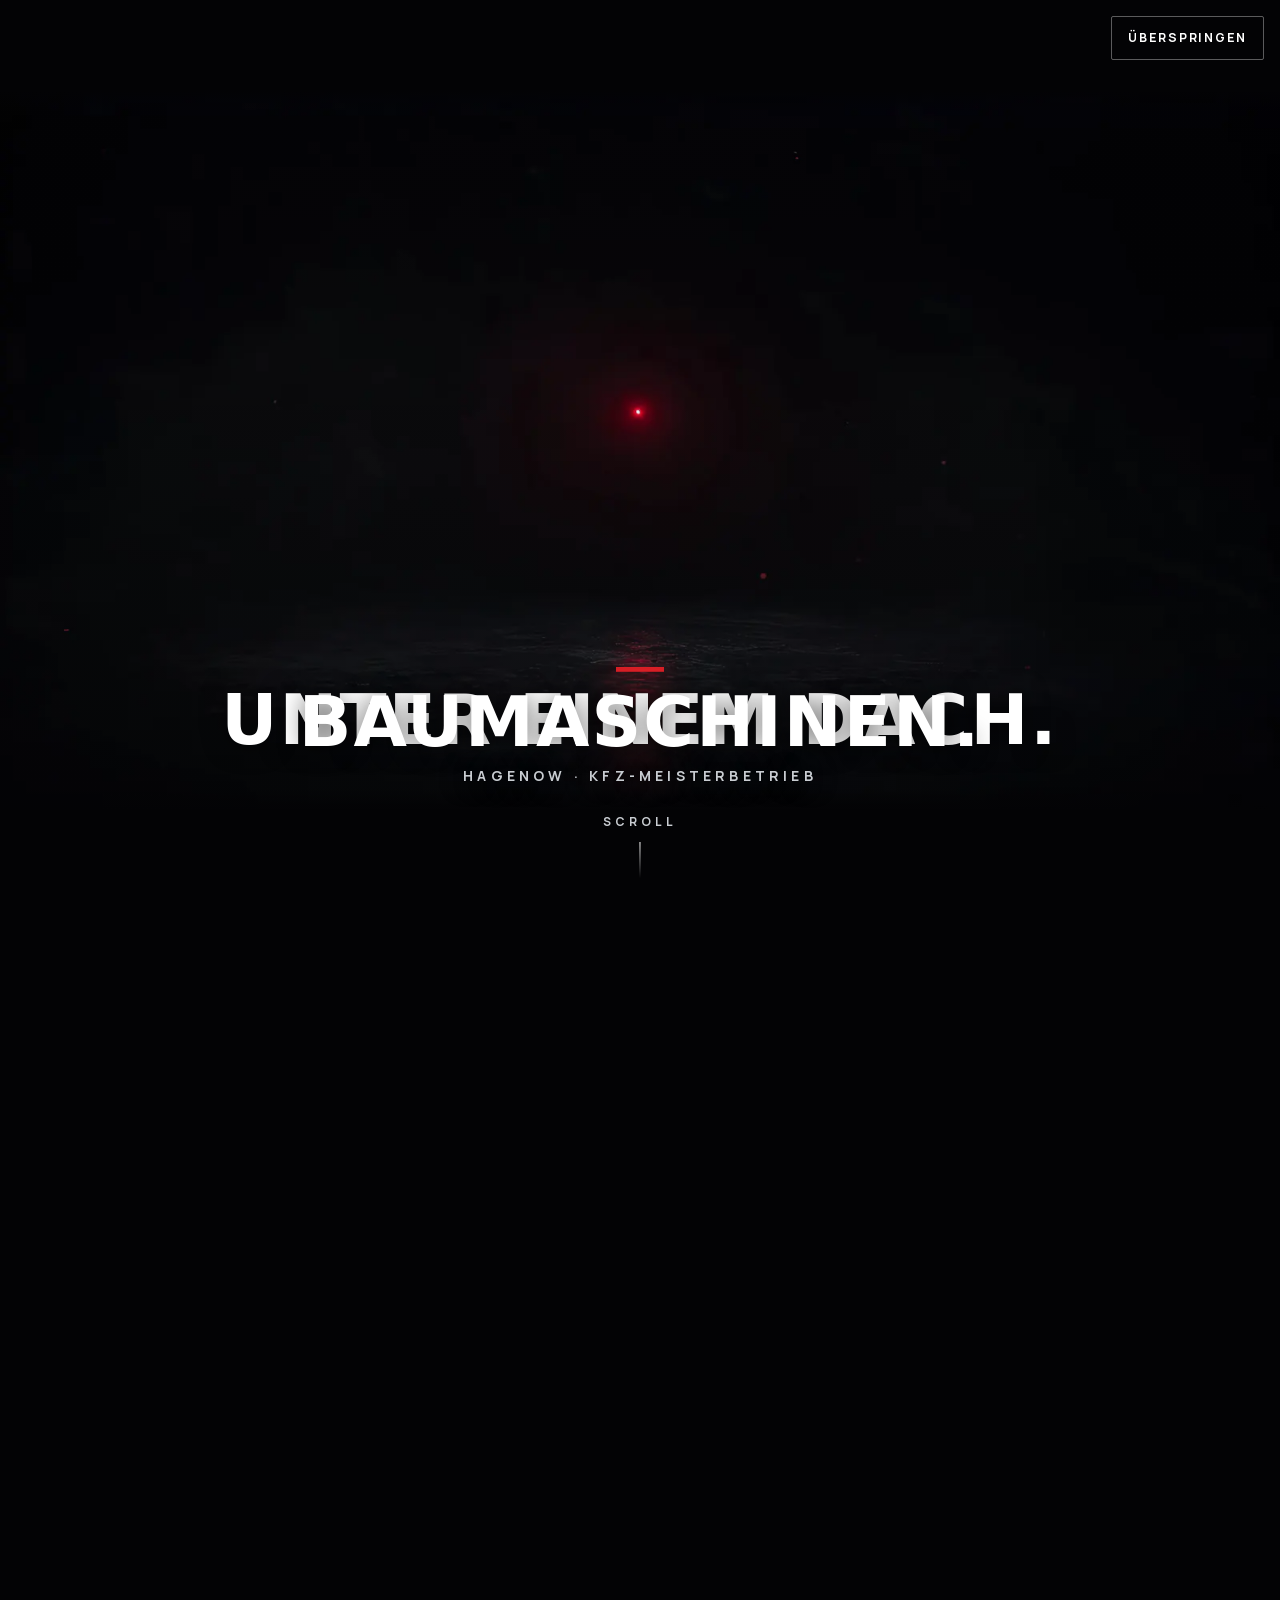
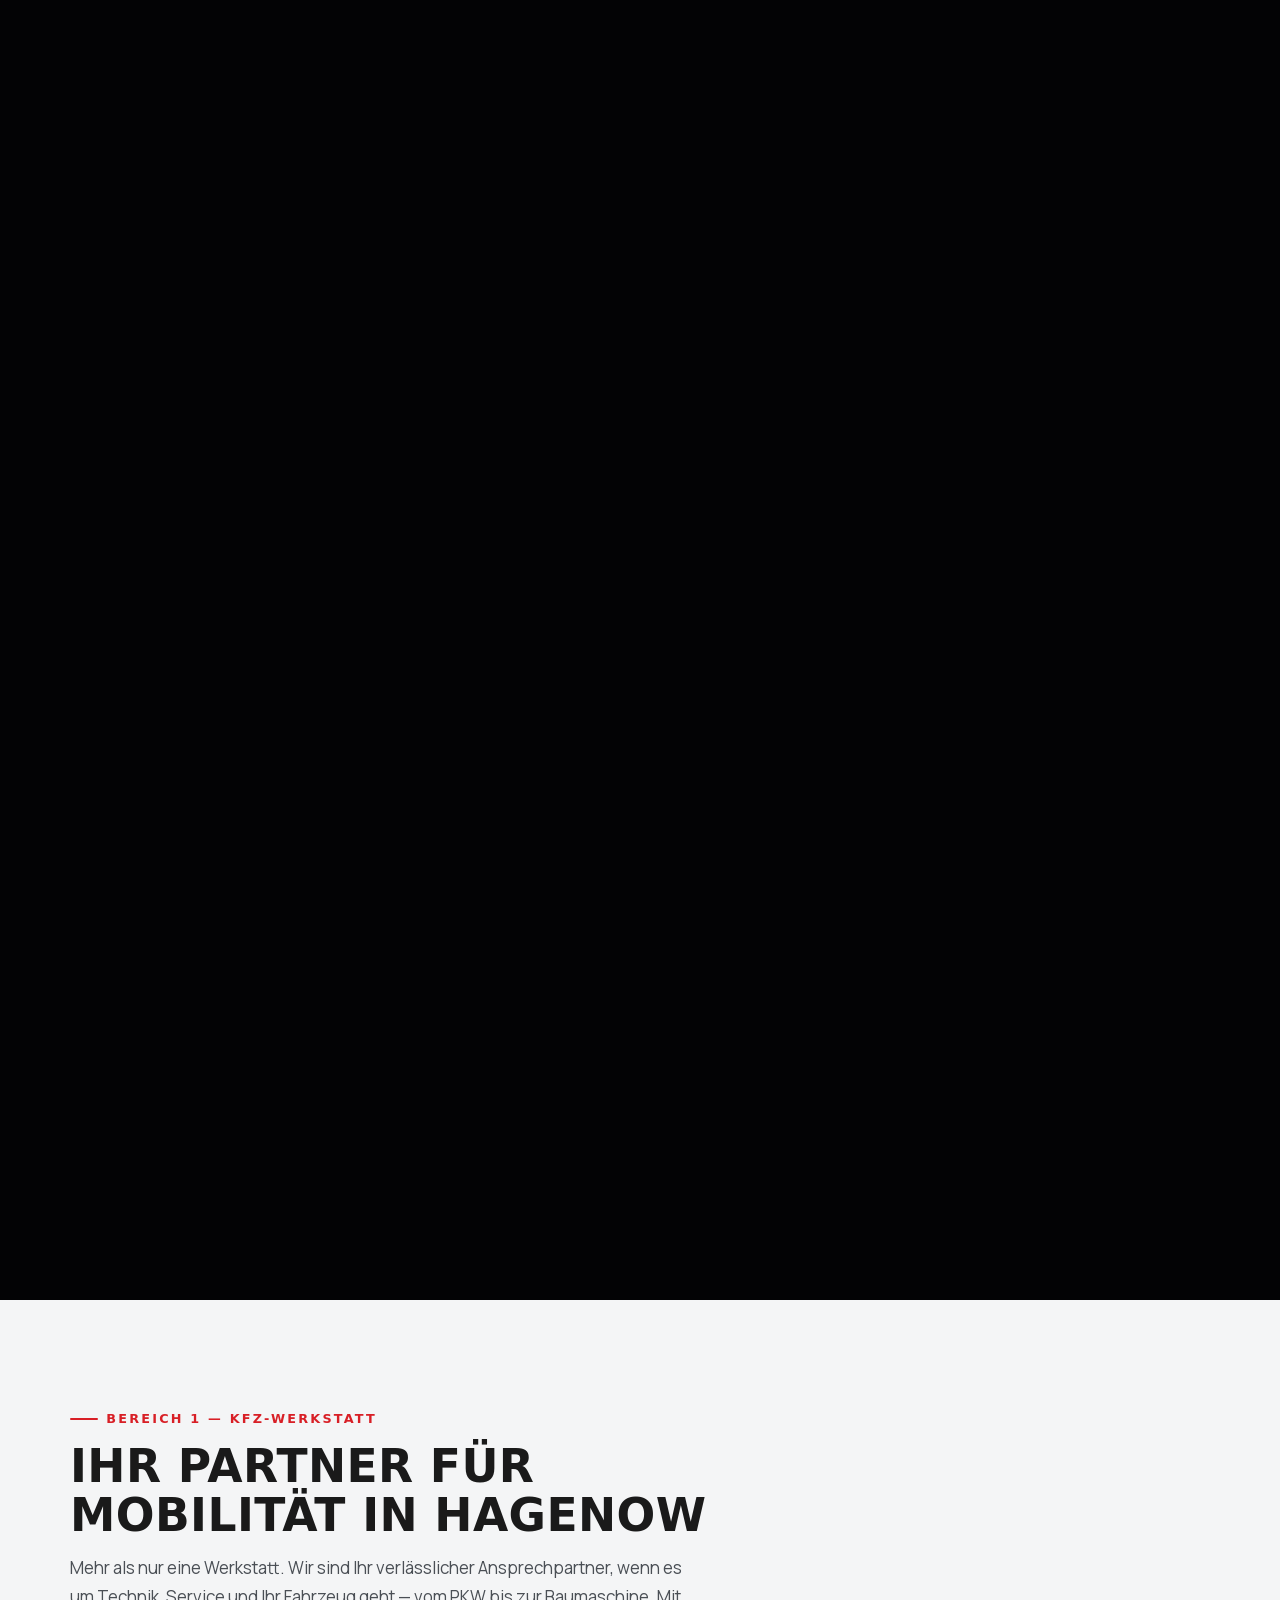
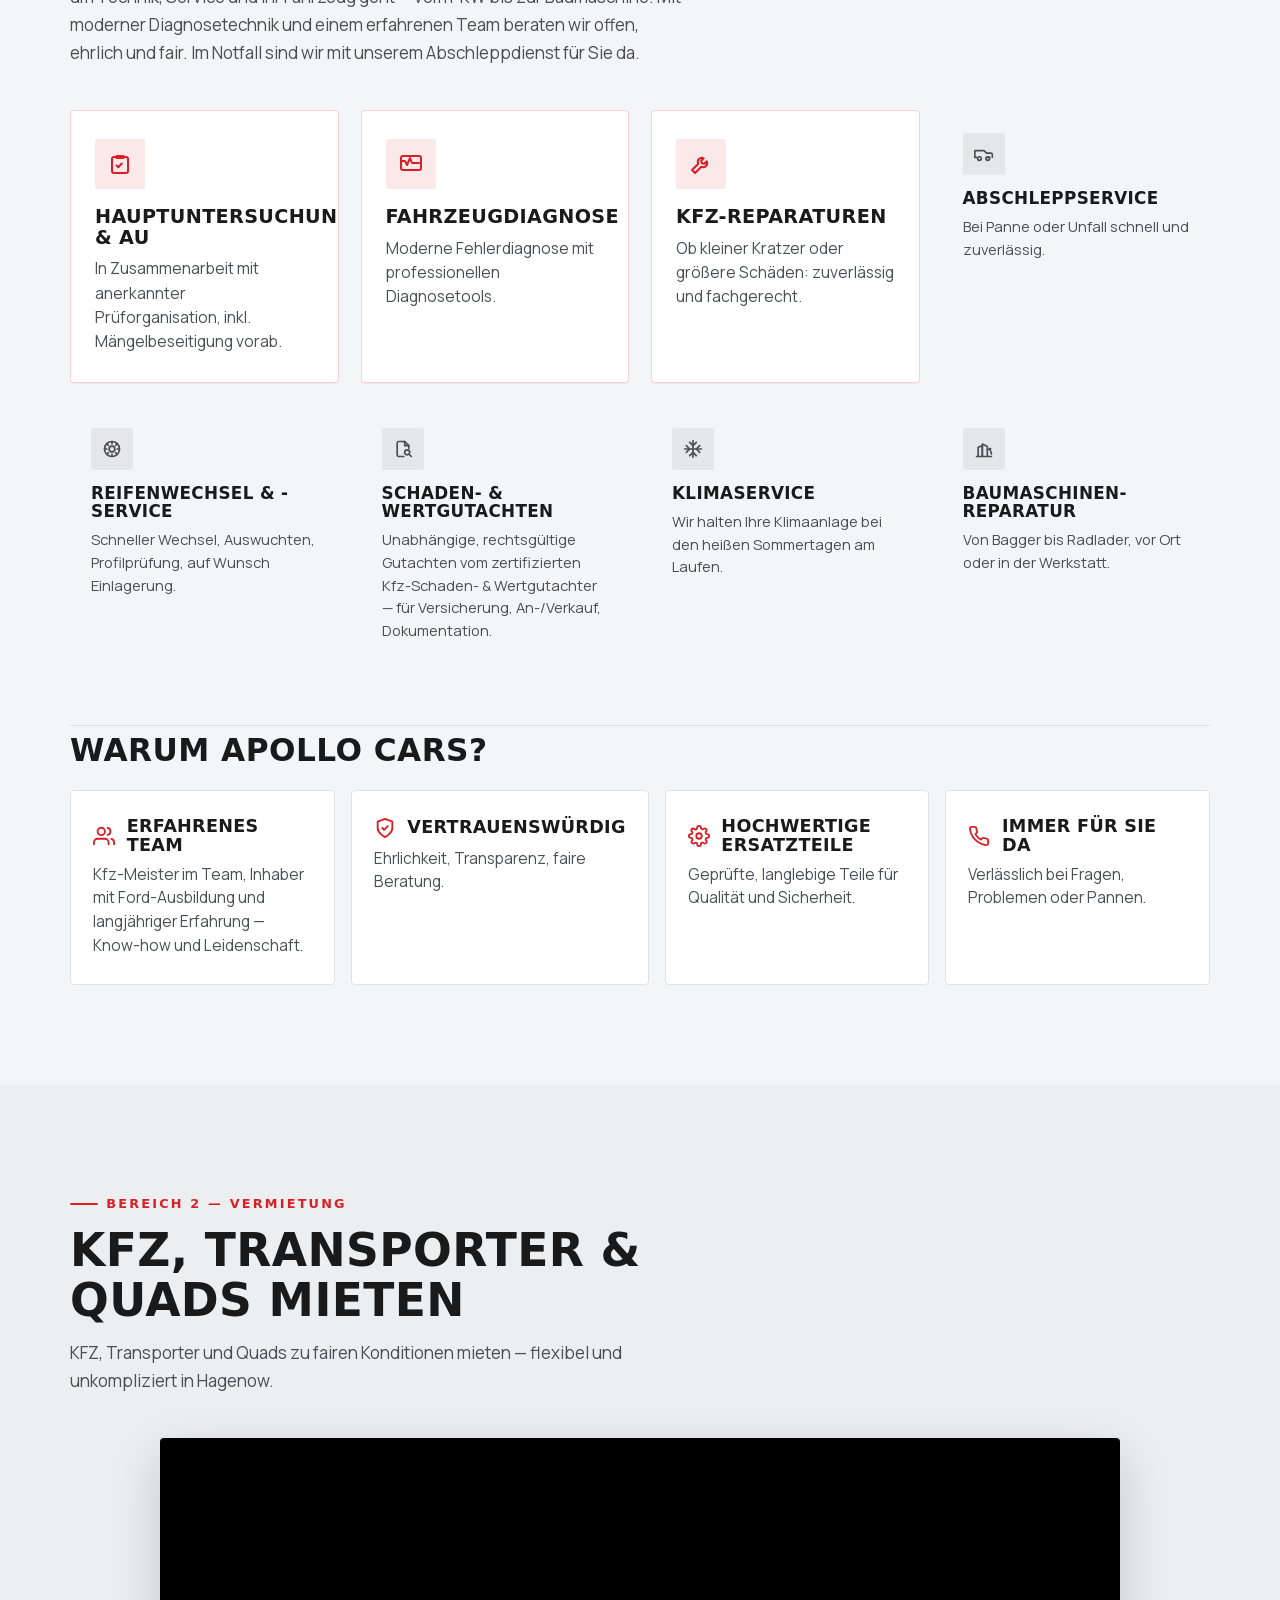
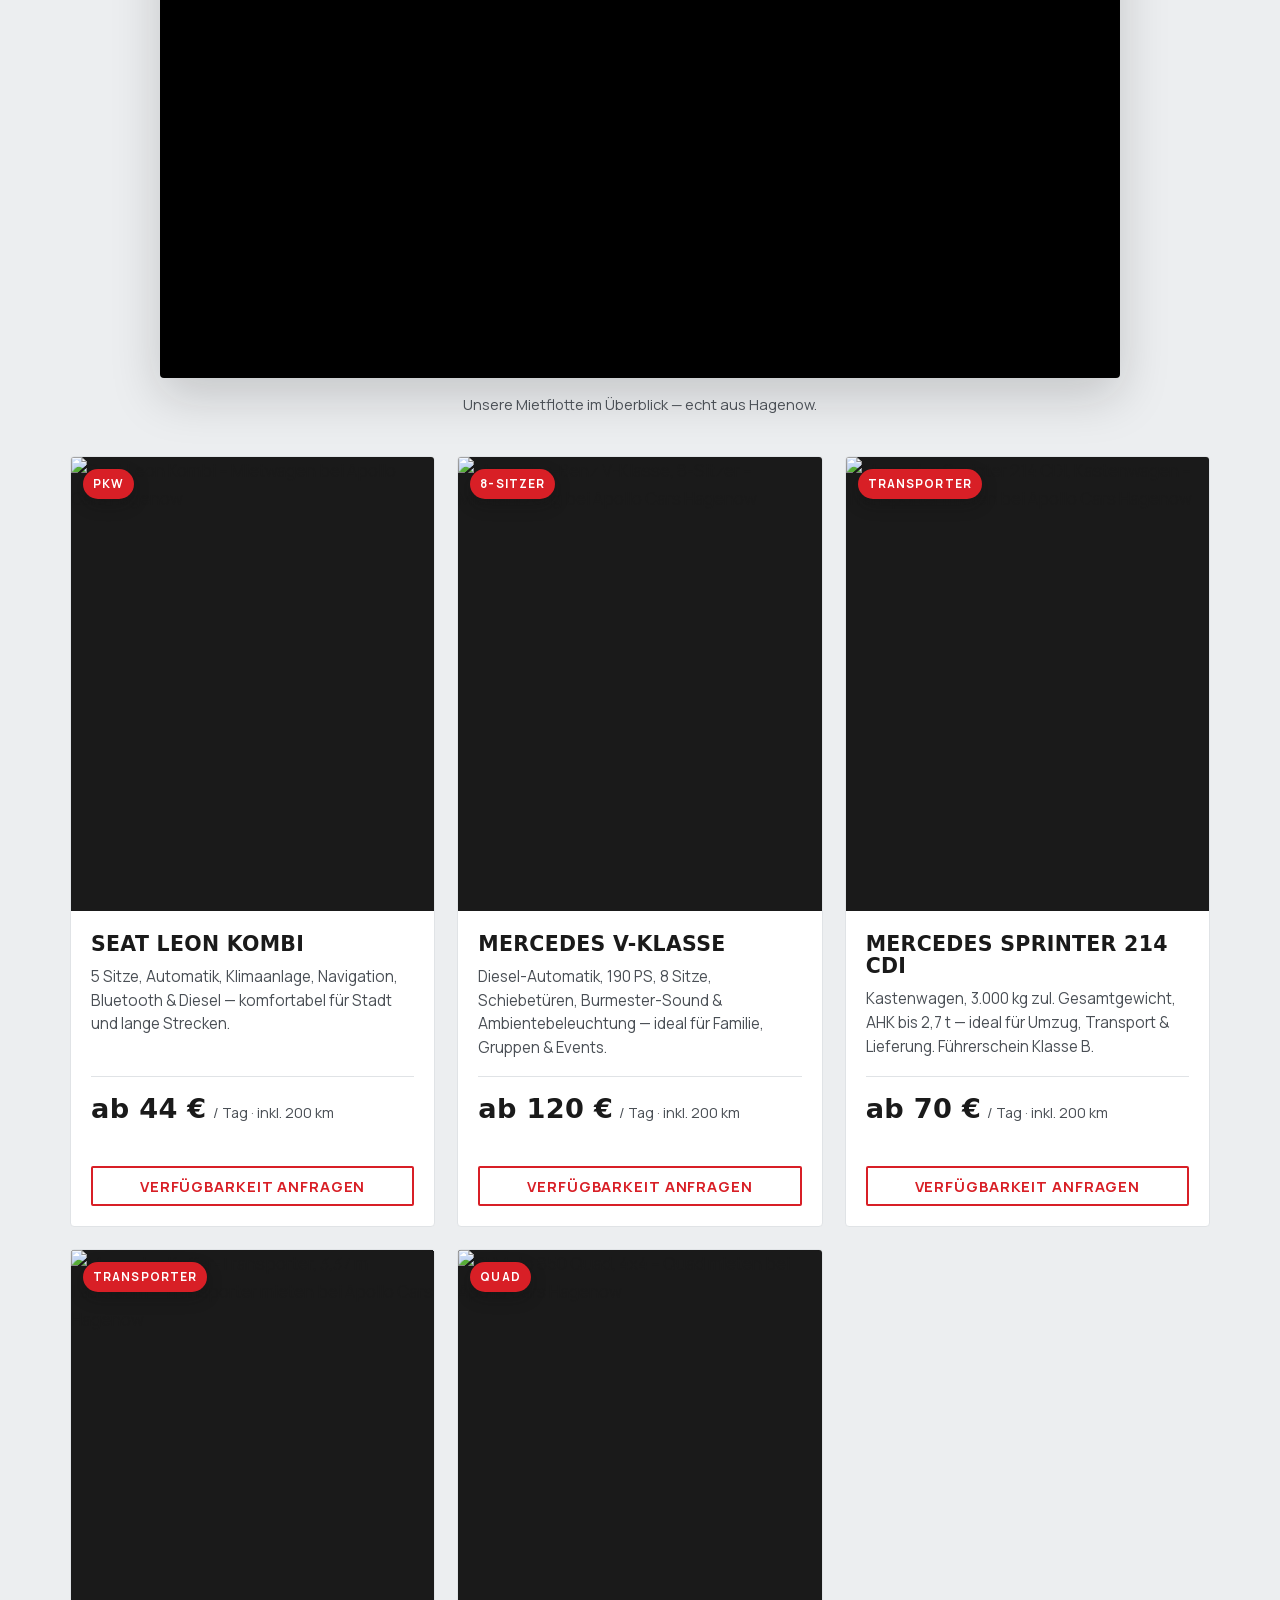
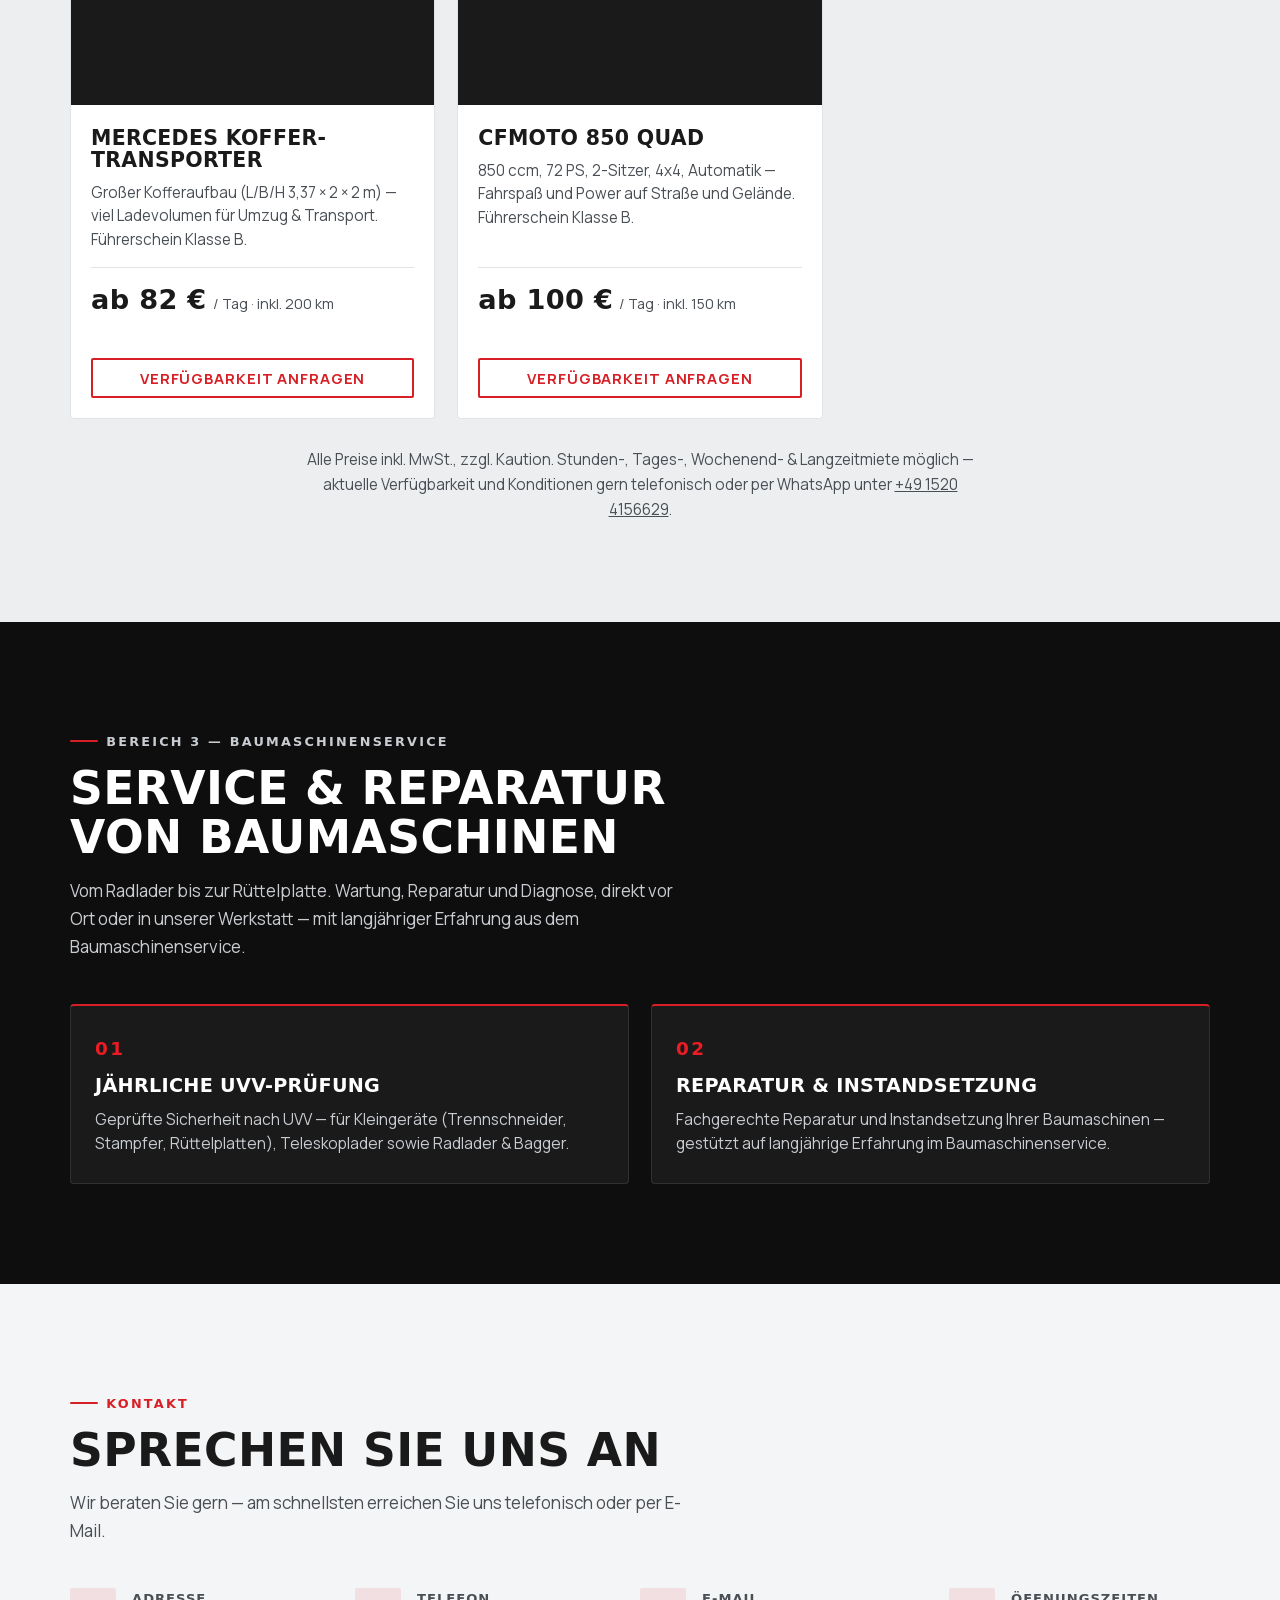
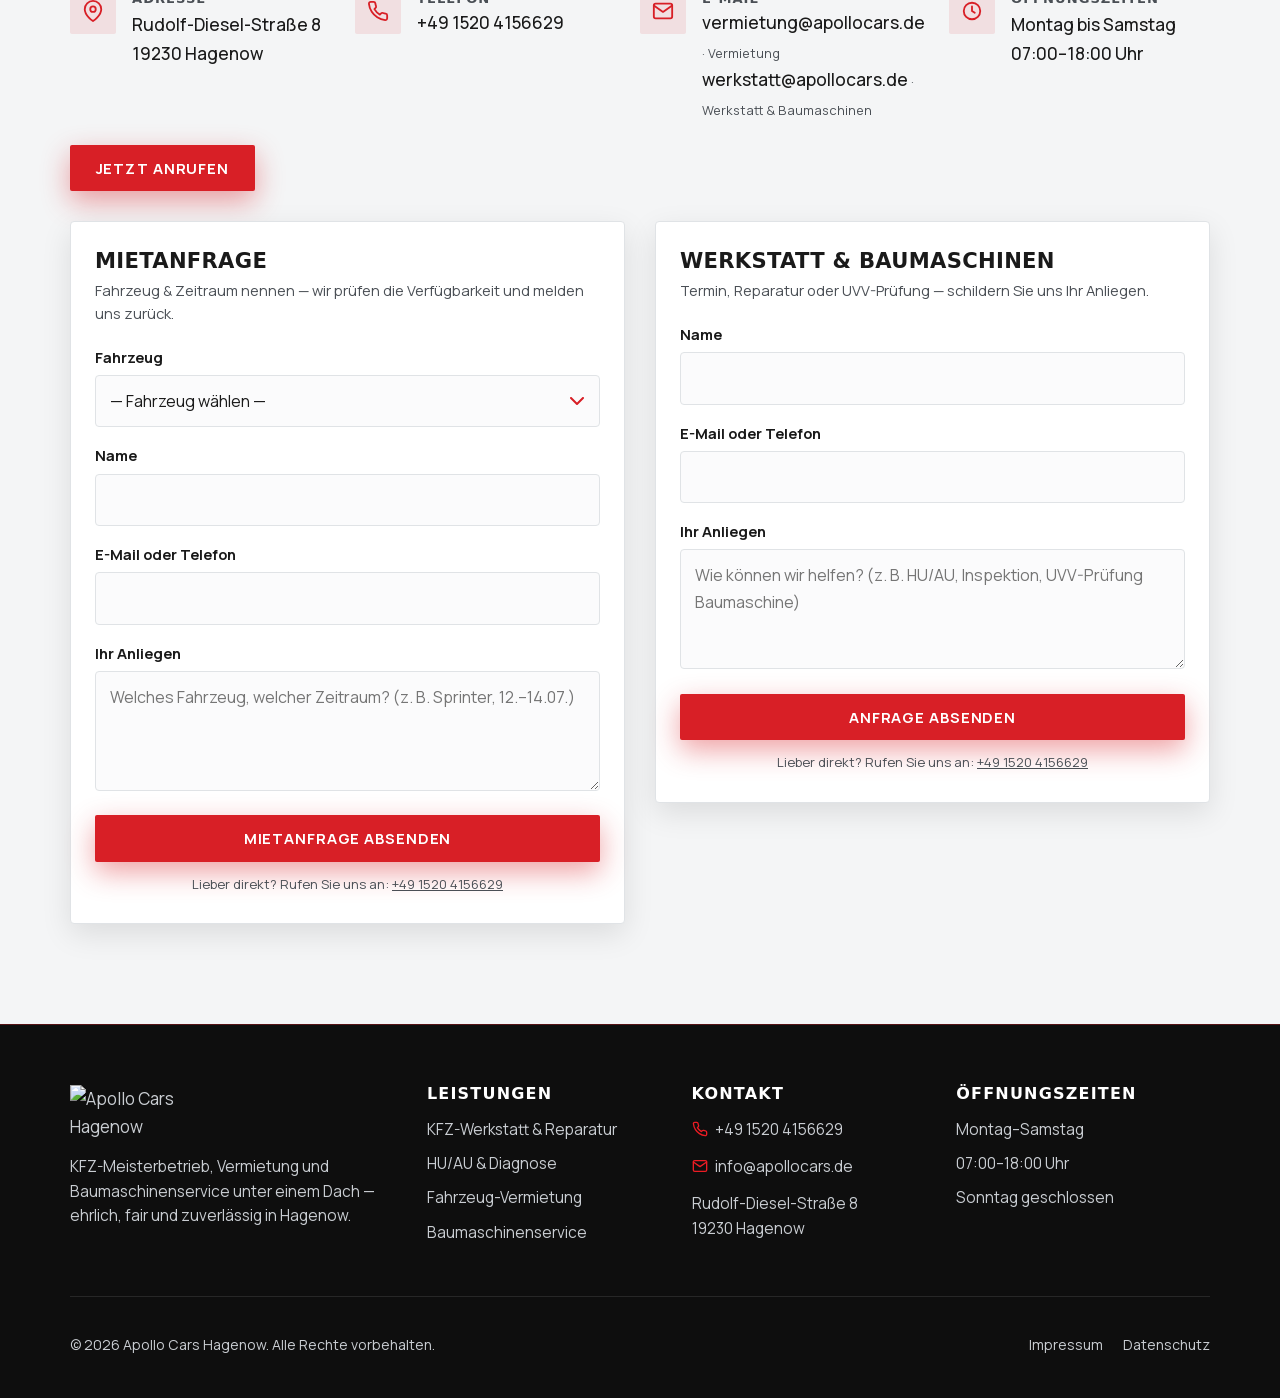
==== commit 53c24688: "Deploy c54b383: Replace logo intro with Runway scroll film" ====
--- a/index.html
+++ b/index.html
@@ -22,7 +22,16 @@
   <link rel="icon" type="image/png" href="assets/img/favicon.png">
   <link rel="apple-touch-icon" href="assets/img/apple-touch-icon.png">
 
-  <link rel="stylesheet" href="assets/css/style.css">
+  <!-- Erstes Film-Frame vorladen. Media-Queries identisch zu PORTRAIT_QUERY/HD_QUERY in intro.js halten. -->
+  <link rel="preload" href="assets/intro/hd/f_0001.webp" as="image" media="(min-width: 1800px), (min-width: 1000px) and (min-resolution: 1.5dppx)">
+  <link rel="preload" href="assets/intro/sd/f_0001.webp" as="image" media="(max-width: 1799px) and (max-resolution: 1.49dppx) and (hover: hover), (max-width: 999px) and (hover: hover), (orientation: landscape) and (max-width: 999px)">
+  <link rel="preload" href="assets/intro/portrait/f_0001.webp" as="image" media="(max-width: 900px) and (orientation: portrait) and (hover: none) and (pointer: coarse)">
+
+  <link rel="stylesheet" href="assets/css/style.css?v=3">
+  <script>
+    // Scroll-Film nur mit JS und ohne "Bewegung reduzieren", sonst statisches Schlussbild
+    if (!matchMedia('(prefers-reduced-motion: reduce)').matches) document.documentElement.classList.add('intro-js', 'intro-active');
+  </script>
 
   <!-- Lokale SEO: LocalBusiness -->
   <script type="application/ld+json">
@@ -57,61 +66,9 @@
   }
   </script>
 </head>
-<body>
-
-<a class="sr-only" href="#hauptinhalt">Zum Inhalt springen</a>
-
-<!-- ====================== INTRO: Logo-Scroll-Animation (Runway) ====================== -->
-<section class="intro" id="intro" aria-label="Apollo Cars Hagenow">
-  <div class="intro-stage">
-    <div class="intro-logo-wrap" id="introLogoWrap">
-<svg id="introLogo" class="intro-logo" xmlns="http://www.w3.org/2000/svg" viewBox="0 0 2172 724" role="img" aria-label="Apollo Cars Hagenow — Logo">
-<defs>
-<clipPath id="clipHag"><rect id="clipHagRect" x="1240" y="520" width="0" height="110"/></clipPath>
-<clipPath id="clipLow"><rect id="clipLowRect" x="440" y="60" width="0" height="300"/></clipPath>
-<linearGradient id="shine" gradientUnits="userSpaceOnUse" x1="0" y1="0" x2="520" y2="0" gradientTransform="translate(-600 0) skewX(-20)">
-<stop offset="0" stop-color="#FDFDFE"/><stop offset=".45" stop-color="#FDFDFE"/><stop offset=".5" stop-color="#E9A3A8"/><stop offset=".55" stop-color="#FDFDFE"/><stop offset="1" stop-color="#FDFDFE"/>
-</linearGradient>
-</defs>
-<g fill="#FDFDFE" fill-rule="evenodd"><g id="art">
-<g id="wordmark">
-<path class="glyph" id="A1" d="M175.42 283.73C181.69 283.35 188.03 283.62 194.32 283.57C200.91 283.51 207.69 283.03 214.23 283.85C216.47 288.55 217.78 293.80 219.38 298.76C221.72 306.03 224.02 313.30 226.36 320.56C232.93 340.96 239.64 361.32 246.40 381.66C253.59 403.30 260.45 425.04 267.66 446.68C269.87 453.31 272.07 459.96 274.29 466.59C275.94 471.49 277.94 476.64 278.69 481.72C272.00 482.92 264.70 482.21 257.89 482.21C251.13 482.20 244.19 482.70 237.47 482.02C235.81 479.15 234.96 476.01 233.91 472.86C232.02 467.14 230.40 460.97 227.70 455.61C223.27 455.06 218.77 455.29 214.31 455.31C208.31 455.34 202.31 455.32 196.31 455.30C188.98 455.28 181.64 455.27 174.31 455.30C170.19 455.32 166.01 455.07 161.95 455.72C157.94 464.00 156.82 473.59 152.70 481.83C145.19 482.70 137.38 482.21 129.81 482.24C123.51 482.26 116.72 482.94 110.55 481.79C111.06 478.23 112.45 474.87 113.54 471.44C116.12 463.35 118.99 455.36 121.67 447.31C130.65 420.36 139.65 393.42 148.64 366.48C154.89 347.74 160.50 328.80 166.55 310.00C168.28 304.63 169.96 299.25 171.68 293.89C172.79 290.41 173.67 286.93 175.42 283.73ZM174.78 414.47C181.23 415.68 188.93 414.79 195.57 414.79C201.15 414.80 207.01 415.41 212.56 414.82C213.21 414.75 213.63 414.42 214.22 414.25C213.34 409.91 211.66 405.72 210.29 401.50C207.68 393.44 205.15 385.36 202.41 377.34C199.77 369.63 198.04 361.31 194.56 353.94C193.08 356.24 192.49 358.81 191.60 361.42C189.89 366.46 188.36 371.56 186.70 376.62C184.02 384.83 181.34 393.04 178.66 401.26C177.25 405.57 175.36 410.00 174.78 414.47Z"/>
-<path class="glyph" id="P" d="M344.23 439.52C343.50 443.55 343.77 447.73 343.77 451.83C343.76 461.43 344.47 472.28 343.47 481.72C337.45 482.90 330.81 482.21 324.66 482.22C317.99 482.23 310.90 482.87 304.33 481.81C303.78 477.57 303.98 473.22 304.00 468.95C304.03 463.78 304.00 458.61 304.00 453.44C304.00 434.60 304.01 415.75 304.02 396.91C304.02 371.06 303.97 345.22 304.05 319.37C304.07 312.03 304.04 304.70 304.01 297.36C304.00 292.91 303.81 288.41 304.20 283.99C308.84 283.13 313.76 283.51 318.50 283.51C326.51 283.51 334.51 283.53 342.51 283.52C356.02 283.49 369.53 283.54 383.03 283.54C391.13 283.54 399.48 283.01 407.53 284.00C416.00 285.03 424.73 287.38 432.31 291.36C440.53 295.68 448.45 300.95 454.82 307.75C482.51 337.29 482.65 383.43 455.53 413.28C447.27 422.37 437.07 429.91 425.51 434.26C413.12 438.94 403.07 439.16 390.11 439.22C380.44 439.26 370.77 439.17 361.09 439.18C355.50 439.18 349.79 438.98 344.23 439.52ZM344.34 325.40C343.92 330.99 344.13 336.67 344.11 342.28C344.07 352.12 344.07 361.95 344.11 371.79C344.13 377.46 344.08 383.12 344.13 388.79C344.15 391.90 344.00 394.98 344.54 398.03C354.87 398.98 365.57 398.29 375.95 398.24C381.62 398.22 387.29 398.29 392.96 398.27C398.51 398.25 403.92 398.55 409.26 396.75C439.23 386.62 445.29 346.43 417.12 330.18C412.43 327.47 406.98 325.76 401.61 325.11C398.34 324.72 394.92 324.95 391.62 324.93C384.46 324.89 377.29 324.94 370.12 324.96C365.12 324.97 360.12 324.97 355.12 324.95C351.51 324.94 347.87 324.71 344.34 325.40Z"/>
-<path class="glyph" id="O1" d="M549.10 324.13C557.36 323.39 565.90 324.55 573.59 327.63C576.99 329.00 580.28 330.35 583.52 332.10C599.68 340.83 610.16 359.38 611.98 377.24C614.45 401.39 599.58 424.95 577.86 435.01C571.87 437.79 565.13 439.29 558.58 439.97C531.82 442.73 507.14 425.81 498.69 400.64C497.20 396.22 496.03 391.71 495.87 387.01C495.56 377.69 496.62 368.81 500.05 360.08C507.84 340.26 528.15 326.01 549.10 324.13Z"/>
-<path class="glyph" id="L1" d="M692.43 283.78C693.40 288.18 692.98 292.99 692.97 297.52C692.97 304.69 692.98 311.86 692.97 319.03C692.93 346.37 692.92 373.71 692.93 401.05C692.94 409.22 692.94 417.39 692.95 425.56C692.96 430.49 692.65 435.55 693.33 440.42C697.35 441.12 701.54 440.83 705.64 440.82C711.64 440.81 717.64 440.83 723.64 440.82C744.65 440.77 765.65 440.84 786.66 440.81C793.49 440.80 800.33 440.84 807.16 440.83C811.79 440.82 816.46 440.58 821.05 441.12C822.26 446.77 821.55 453.11 821.56 458.91C821.57 466.46 822.15 474.30 821.23 481.79C817.70 482.43 814.06 482.22 810.45 482.22C805.95 482.21 801.45 482.23 796.95 482.23C780.61 482.20 764.27 482.20 747.94 482.19C726.10 482.18 704.26 482.33 682.42 482.25C676.42 482.22 670.42 482.25 664.41 482.26C660.62 482.27 656.84 482.44 653.08 481.97C652.41 477.79 652.68 473.40 652.67 469.15C652.66 462.31 652.65 455.48 652.67 448.64C652.69 432.47 652.66 416.30 652.67 400.13C652.67 391.38 653.38 382.33 652.35 373.63C651.54 366.83 649.86 360.22 647.85 353.68C638.83 324.34 619.42 303.66 591.56 291.26C585.94 288.76 579.95 287.08 573.94 285.82C571.08 285.22 568.25 285.08 565.47 284.15C569.14 283.15 573.17 283.53 577.00 283.53C583.33 283.53 589.67 283.62 596.00 283.57C616.01 283.41 636.01 283.63 656.02 283.55C663.19 283.52 670.35 283.56 677.52 283.54C682.49 283.52 687.50 283.25 692.43 283.78Z"/>
-<path class="glyph" id="L2" d="M848.34 283.72C855.27 283.21 862.29 283.58 869.24 283.56C875.31 283.54 881.59 283.02 887.60 283.89C888.27 288.42 887.97 293.14 887.97 297.73C887.98 305.74 887.95 313.74 887.97 321.75C888.04 349.93 888.00 378.12 887.97 406.30C887.96 413.30 887.97 420.31 887.97 427.31C887.97 431.72 887.63 436.30 888.42 440.62C892.84 441.07 897.35 440.80 901.80 440.78C908.63 440.76 915.47 440.83 922.31 440.82C943.32 440.77 964.33 440.84 985.35 440.82C991.18 440.82 997.02 440.84 1002.86 440.80C1007.26 440.77 1011.84 440.41 1016.15 441.23C1017.05 448.03 1016.48 455.23 1016.48 462.11C1016.48 468.56 1017.24 475.58 1016.00 481.89C1012.23 482.38 1008.41 482.22 1004.61 482.24C998.27 482.27 991.93 482.23 985.59 482.23C965.58 482.23 945.57 482.22 925.56 482.23C908.38 482.24 891.20 482.19 874.03 482.21C869.02 482.22 864.02 482.23 859.02 482.26C855.39 482.28 851.76 482.47 848.18 481.92C847.42 477.26 847.84 472.32 847.83 467.58C847.82 458.57 847.86 449.57 847.83 440.56C847.74 407.88 847.78 375.19 847.84 342.50C847.86 329.66 847.85 316.82 847.81 303.98C847.80 297.92 847.05 289.42 848.34 283.72Z"/>
-<path class="glyph" id="O2" d="M1118.31 283.13C1163.94 281.26 1203.41 309.58 1217.03 352.98C1219.63 361.25 1221.36 369.74 1221.69 378.44C1223.74 432.71 1180.65 479.89 1126.31 482.32C1079.54 484.41 1035.81 451.24 1025.57 405.49C1024.19 399.30 1022.95 393.08 1022.77 386.72C1022.37 372.51 1024.79 358.39 1030.01 345.16C1032.86 337.91 1036.94 331.08 1041.54 324.82C1059.60 300.18 1087.65 284.39 1118.31 283.13ZM1119.63 324.62C1087.55 325.83 1062.27 353.04 1063.65 385.20C1065.01 417.15 1092.83 442.49 1124.67 441.29C1156.51 440.08 1182.33 412.37 1181.04 380.43C1179.71 347.41 1152.22 323.39 1119.63 324.62Z"/>
-<path class="glyph" id="C" d="M1502.93 312.53C1497.87 318.61 1491.74 323.84 1486.03 329.31C1481.98 333.20 1478.25 337.49 1473.87 341.00C1471.47 339.57 1469.47 337.71 1467.21 336.06C1462.11 332.36 1456.60 329.30 1450.59 327.34C1399.97 310.77 1354.65 364.52 1381.35 411.32C1387.74 422.53 1397.79 431.32 1409.59 436.42C1425.98 443.51 1445.01 442.95 1460.57 433.89C1465.18 431.20 1469.02 427.60 1473.33 424.55C1476.66 427.25 1479.61 430.37 1482.79 433.25C1489.63 439.45 1496.70 445.73 1502.93 452.52C1499.98 456.49 1495.61 459.71 1491.64 462.69C1471.38 477.86 1445.54 484.48 1420.47 481.92C1401.22 479.96 1382.44 471.02 1367.87 458.47C1318.86 416.22 1321.52 342.61 1372.61 303.30C1392.06 288.33 1416.11 281.44 1440.52 283.49C1459.78 285.11 1478.37 292.67 1493.69 304.44C1496.95 306.95 1500.23 309.43 1502.93 312.53Z"/>
-<path class="glyph" id="A2" d="M1658.43 283.67C1658.91 287.23 1658.75 290.85 1658.75 294.45C1658.75 299.96 1658.75 305.46 1658.75 310.97C1658.75 329.15 1658.75 347.32 1658.75 365.50C1658.75 391.19 1658.75 416.87 1658.75 442.56C1658.75 450.73 1658.75 458.90 1658.75 467.08C1658.75 472.03 1658.94 477.03 1658.56 481.96C1653.34 482.71 1647.68 482.52 1642.41 482.15C1639.71 476.95 1638.50 470.89 1636.61 465.33C1630.99 448.84 1626.09 432.10 1620.59 415.57C1611.36 387.83 1602.71 359.91 1593.49 332.17C1590.04 321.77 1586.64 311.36 1583.32 300.91C1581.55 295.32 1579.35 289.72 1578.23 283.98C1582.41 283.30 1586.77 283.55 1591.02 283.52C1598.36 283.48 1605.70 283.48 1613.04 283.49C1623.05 283.52 1633.05 283.50 1643.06 283.52C1648.18 283.53 1653.33 283.32 1658.43 283.67ZM1556.92 352.36C1558.30 355.56 1559.20 359.07 1560.23 362.44C1561.78 367.54 1563.39 372.64 1565.06 377.70C1567.68 385.61 1570.34 393.49 1572.88 401.43C1574.28 405.80 1576.05 410.16 1576.70 414.70C1570.29 416.01 1562.50 415.20 1555.89 415.18C1549.60 415.16 1542.71 415.95 1536.58 414.64C1537.38 410.30 1538.97 406.07 1540.32 401.86C1542.88 393.91 1545.54 386.00 1548.11 378.05C1549.55 373.61 1551.04 369.17 1552.44 364.71C1553.72 360.62 1554.69 355.96 1556.92 352.36ZM1589.57 455.65C1591.18 458.94 1592.13 462.41 1593.24 465.90C1594.89 471.08 1596.62 476.28 1597.85 481.56C1592.65 482.94 1586.61 482.19 1581.20 482.20C1570.86 482.20 1560.51 482.20 1550.17 482.20C1543.00 482.20 1535.83 482.19 1528.65 482.22C1524.26 482.24 1519.66 482.78 1515.41 481.75C1515.97 478.53 1517.17 475.49 1518.17 472.36C1519.93 466.82 1521.35 460.65 1524.21 455.61C1528.99 455.09 1533.84 455.26 1538.65 455.26C1545.66 455.25 1552.66 455.24 1559.67 455.24C1565.51 455.24 1571.35 455.23 1577.19 455.24C1581.32 455.24 1585.49 455.08 1589.57 455.65Z"/>
-<path class="glyph" id="R" d="M1657.48 283.77C1662.99 283.16 1668.71 283.50 1674.26 283.54C1682.77 283.58 1691.27 283.55 1699.77 283.54C1709.94 283.53 1720.11 283.54 1730.28 283.57C1735.76 283.58 1741.32 283.24 1746.78 283.86C1752.34 284.50 1757.98 286.02 1763.24 287.94C1809.85 304.95 1829.31 359.45 1803.64 401.99C1799.18 409.39 1793.30 415.92 1786.71 421.47C1784.30 423.50 1781.71 425.27 1779.30 427.27C1781.15 432.55 1784.87 437.43 1787.76 442.24C1792.71 450.49 1797.49 458.84 1802.55 467.02C1805.41 471.65 1809.29 476.70 1810.74 481.91C1802.05 482.79 1793.12 482.18 1784.39 482.18C1778.01 482.18 1771.33 482.86 1765.02 481.96C1755.77 468.42 1748.88 453.26 1739.72 439.66C1732.45 438.39 1722.44 439.26 1714.83 439.25C1708.00 439.23 1701.16 439.19 1694.33 439.25C1690.56 439.29 1686.73 438.98 1683.09 439.84C1681.89 453.70 1683.98 467.82 1682.54 481.65C1678.59 482.52 1674.35 482.20 1670.28 482.22C1666.02 482.24 1661.71 482.47 1657.48 482.04C1657.07 477.78 1657.25 473.47 1657.25 469.19C1657.25 462.52 1657.25 455.85 1657.25 449.18C1657.25 427.67 1657.25 406.17 1657.25 384.66C1657.25 362.48 1657.25 340.31 1657.25 318.13C1657.25 311.13 1657.25 304.13 1657.25 297.12C1657.25 292.68 1657.07 288.19 1657.48 283.77ZM1683.08 325.42C1682.63 330.67 1682.82 336.02 1682.79 341.30C1682.74 351.30 1682.79 361.31 1682.80 371.31C1682.81 376.64 1682.79 381.98 1682.78 387.31C1682.78 390.90 1682.54 394.53 1683.23 398.03C1692.25 398.89 1701.59 398.26 1710.65 398.26C1717.16 398.26 1723.66 398.30 1730.16 398.27C1736.01 398.25 1741.86 398.72 1747.49 396.85C1778.53 386.54 1784.62 345.83 1755.01 329.57C1750.73 327.22 1746.18 325.86 1741.37 325.16C1738.43 324.74 1735.34 324.94 1732.38 324.93C1726.71 324.89 1721.04 324.92 1715.37 324.92C1708.87 324.91 1702.37 324.91 1695.87 324.91C1691.62 324.91 1687.23 324.60 1683.08 325.42Z"/>
-<path class="glyph" id="S" d="M2003.84 343.04C1998.19 343.85 1992.26 343.30 1986.53 343.34C1979.46 343.38 1970.54 344.32 1963.75 342.83C1962.49 338.03 1961.50 333.63 1957.58 330.21C1954.53 327.56 1950.86 325.95 1946.92 325.18C1942.01 324.21 1936.43 324.89 1931.44 324.91C1920.94 324.95 1910.43 324.96 1899.93 324.93C1895.60 324.93 1891.22 324.56 1887.12 326.23C1871.63 332.53 1870.92 354.07 1886.35 360.92C1891.82 363.35 1899.69 362.26 1905.63 362.24C1914.97 362.22 1924.30 362.19 1933.64 362.20C1938.77 362.20 1944.02 361.91 1949.14 362.29C1965.13 363.49 1979.79 370.85 1990.15 383.09C1998.15 392.54 2003.50 404.58 2004.10 417.00C2004.42 423.35 2004.25 429.67 2002.78 435.88C1997.56 457.82 1979.62 476.06 1957.31 480.70C1945.42 483.17 1933.00 482.18 1920.92 482.22C1914.59 482.24 1908.25 482.21 1901.92 482.25C1897.44 482.27 1892.88 482.50 1888.42 481.99C1867.73 479.66 1848.08 467.27 1839.36 448.04C1836.14 440.93 1832.87 430.41 1834.00 422.63C1840.94 421.61 1848.32 422.31 1855.34 422.33C1861.53 422.34 1868.06 421.68 1874.15 422.69C1876.64 429.97 1877.72 435.04 1885.30 438.88C1887.23 439.86 1889.31 440.55 1891.46 440.80C1894.74 441.18 1898.15 440.86 1901.45 440.86C1908.12 440.86 1914.79 440.86 1921.46 440.82C1926.96 440.80 1932.46 440.85 1937.96 440.85C1940.94 440.85 1943.99 441.05 1946.96 440.73C1949.44 440.46 1951.87 439.75 1954.08 438.57C1959.36 435.75 1962.96 430.12 1963.68 424.21C1964.14 420.45 1963.17 416.48 1961.34 413.18C1955.81 403.21 1945.96 403.27 1935.99 403.30C1931.16 403.31 1926.32 403.30 1921.49 403.29C1914.32 403.28 1907.15 403.28 1899.98 403.28C1895.35 403.28 1890.59 403.52 1885.99 402.84C1856.75 398.53 1835.06 375.56 1833.88 345.81C1832.90 321.14 1846.76 299.48 1869.12 289.26C1873.04 287.47 1877.11 285.81 1881.33 284.89C1888.13 283.40 1894.80 283.55 1901.72 283.54C1907.55 283.53 1913.39 283.48 1919.22 283.51C1925.23 283.53 1931.23 283.56 1937.23 283.54C1943.95 283.52 1950.53 283.34 1957.14 284.78C1979.20 289.61 1999.30 308.00 2003.19 330.75C2003.89 334.88 2004.37 338.87 2003.84 343.04Z"/>
-</g>
-<g id="hagenow" clip-path="url(#clipHag)">
-<path class="hg" id="hg_H" d="M1277.91 533.31C1279.48 542.19 1277.59 551.57 1278.74 560.50C1282.44 561.21 1286.27 560.93 1290.05 560.92C1294.00 560.90 1297.99 561.04 1301.91 560.58C1303.44 551.69 1301.36 542.34 1302.70 533.40C1306.68 532.81 1310.89 532.82 1314.88 533.35C1315.65 539.02 1315.27 544.99 1315.24 550.73C1315.20 558.90 1315.26 567.08 1315.23 575.26C1315.22 580.26 1315.23 585.27 1315.24 590.27C1315.24 593.88 1315.45 597.53 1314.76 601.06C1310.75 601.49 1306.50 601.67 1302.57 600.79C1301.79 591.90 1302.95 582.86 1302.03 573.99C1298.06 573.19 1293.85 573.53 1289.78 573.55C1286.14 573.57 1282.50 573.37 1278.90 573.86C1277.16 582.66 1279.49 592.11 1277.93 600.97C1273.94 601.46 1269.68 601.63 1265.75 600.83C1264.77 592.50 1265.62 583.84 1265.56 575.44C1265.50 567.44 1265.60 559.43 1265.53 551.42C1265.48 545.49 1265.08 539.39 1265.75 533.51C1269.68 532.74 1273.93 532.84 1277.91 533.31Z"/>
-<path class="hg" id="hg_a" d="M1417.74 555.67C1418.10 553.89 1418.32 552.10 1418.75 550.33C1422.46 549.98 1426.29 549.84 1429.94 550.45C1430.69 559.87 1430.19 569.40 1430.23 578.85C1430.25 585.26 1430.97 595.12 1429.78 601.10C1426.16 601.42 1422.55 601.40 1418.94 601.05C1418.49 599.45 1418.22 597.85 1417.91 596.20C1414.51 598.27 1411.74 600.67 1407.80 601.82C1404.67 602.74 1401.10 602.75 1397.88 602.38C1392.38 601.75 1387.33 599.08 1383.50 595.11C1370.48 581.64 1374.41 558.25 1392.05 550.91C1398.68 548.16 1406.42 548.42 1412.69 552.00C1414.49 553.03 1416.06 554.46 1417.74 555.67ZM1400.13 561.12C1391.91 562.59 1387.45 571.30 1388.87 579.05C1390.36 587.17 1397.92 592.67 1406.16 590.86C1413.98 589.13 1419.24 580.82 1417.50 572.94C1415.67 564.67 1408.70 559.59 1400.13 561.12Z"/>
-<path class="hg" id="hg_g" d="M1531.81 555.18C1532.04 553.46 1532.30 551.90 1532.79 550.26C1536.39 550.07 1540.03 549.92 1543.59 550.45C1544.15 554.37 1543.93 558.34 1543.97 562.30C1544.04 568.81 1544.08 575.32 1543.99 581.83C1543.91 587.65 1544.42 593.55 1543.60 599.33C1543.26 601.79 1542.37 604.21 1541.25 606.42C1533.54 621.55 1512.25 625.62 1499.20 614.88C1495.85 612.12 1493.37 608.71 1492.87 604.40C1497.25 603.96 1501.81 603.98 1506.20 604.29C1507.81 605.73 1509.35 607.26 1511.35 608.14C1520.98 612.38 1530.98 605.76 1531.83 595.64C1528.03 597.75 1525.60 600.56 1521.08 601.80C1515.34 603.38 1508.83 602.11 1503.68 599.35C1482.49 588.00 1486.27 555.49 1509.79 549.75C1514.06 548.71 1518.38 548.75 1522.59 550.03C1526.04 551.08 1528.70 553.57 1531.81 555.18ZM1514.38 561.13C1506.83 562.36 1500.99 570.68 1502.67 578.21C1504.46 586.20 1510.68 592.57 1519.44 590.59C1527.19 588.85 1532.60 581.54 1531.37 573.53C1530.13 565.41 1522.53 559.80 1514.38 561.13Z"/>
-<path class="hg" id="hg_e" d="M1657.69 579.95C1648.64 580.71 1639.36 580.07 1630.27 580.11C1626.37 580.13 1622.35 579.85 1618.56 580.66C1620.74 589.33 1630.53 593.61 1638.55 589.47C1640.46 588.48 1641.88 586.79 1643.38 585.29C1647.72 585.04 1652.32 584.83 1656.58 585.59C1652.85 598.72 1636.73 605.08 1624.28 601.40C1615.69 598.86 1608.86 592.23 1606.29 583.62C1599.41 560.53 1624.06 540.98 1645.06 552.42C1649.34 554.75 1652.88 558.02 1655.23 562.30C1658.18 567.67 1659.08 574.01 1657.69 579.95ZM1619.29 568.83C1623.46 569.50 1627.82 569.23 1632.07 569.24C1636.20 569.25 1640.35 569.49 1644.45 569.05C1640.98 557.45 1624.02 558.47 1619.29 568.83Z"/>
-<path class="hg" id="hg_n" d="M1763.88 600.97C1760.04 601.50 1756.01 601.55 1752.19 600.90C1751.38 594.40 1751.81 587.57 1751.85 581.01C1751.87 576.24 1752.52 570.65 1750.48 566.19C1749.09 563.16 1745.88 561.19 1742.59 561.01C1738.22 560.78 1734.38 562.68 1732.58 566.80C1730.88 570.70 1731.21 575.48 1731.24 579.64C1731.28 586.61 1731.95 594.10 1730.82 600.96C1726.95 601.44 1722.94 601.55 1719.10 600.90C1718.17 591.41 1718.77 581.56 1718.83 572.02C1718.87 564.92 1718.37 557.67 1719.11 550.61C1722.33 549.94 1725.59 550.10 1728.90 550.10C1729.20 550.38 1729.69 550.39 1730.00 550.74C1730.65 551.47 1730.73 553.16 1730.93 554.11C1733.88 552.37 1736.47 550.34 1739.89 549.45C1750.39 546.72 1760.96 554.14 1763.54 564.18C1765.00 569.86 1764.27 578.17 1764.27 584.14C1764.27 589.70 1764.72 595.49 1763.88 600.97Z"/>
-<path class="hg" id="hg_o" d="M1848.90 549.13C1862.88 547.83 1877.28 558.17 1878.54 572.66C1879.83 587.52 1869.69 600.99 1854.48 602.29C1839.29 603.59 1826.51 594.11 1824.46 578.75C1822.57 564.66 1834.99 550.43 1848.90 549.13ZM1851.13 560.87C1842.99 561.22 1837.19 568.38 1837.28 576.28C1837.37 584.30 1843.92 591.53 1852.24 591.00C1860.45 590.47 1866.16 583.54 1866.10 575.51C1866.03 567.26 1859.48 560.52 1851.13 560.87Z"/>
-<path class="hg" id="hg_w" d="M1945.95 550.48C1948.36 556.59 1949.98 563.16 1951.79 569.48C1952.77 572.87 1953.39 576.46 1955.33 579.37C1958.30 569.83 1960.37 559.90 1963.69 550.48C1966.62 549.94 1969.46 550.03 1972.45 550.22C1974.21 553.93 1975.11 557.96 1976.23 561.91C1977.00 564.62 1978.01 567.27 1978.72 570.01C1979.56 573.27 1980.28 576.57 1981.65 579.63C1983.38 576.13 1984.19 572.28 1985.26 568.52C1986.98 562.53 1988.56 556.25 1990.97 550.51C1994.84 549.80 1999.13 549.72 2002.97 550.54C2002.16 554.38 2000.58 558.03 1999.32 561.76C1997.05 568.52 1994.72 575.26 1992.34 581.99C1990.12 588.30 1988.58 595.14 1985.56 601.10C1982.71 601.33 1980.12 601.41 1977.35 600.79C1975.39 593.26 1973.20 585.79 1971.04 578.32C1970.19 575.37 1969.72 572.42 1968.35 569.69C1967.07 572.53 1966.59 575.53 1965.68 578.51C1963.43 585.96 1961.47 593.53 1958.88 600.86C1956.09 601.37 1953.47 601.33 1950.63 601.04C1947.62 594.90 1945.99 587.93 1943.68 581.48C1940.94 573.81 1938.24 566.13 1935.64 558.41C1934.75 555.77 1933.66 553.24 1932.93 550.55C1937.01 549.67 1941.84 549.71 1945.95 550.48Z"/>
-</g>
-<g id="car-lower-clip" clip-path="url(#clipLow)"><g id="car-lower">
-<path class="car" id="carLower" d="M1245.08 191.17C1251.26 190.72 1257.54 191.00 1263.73 191.00C1271.06 191.00 1278.42 190.79 1285.74 191.02C1287.47 191.08 1288.85 191.75 1290.50 192.12C1292.11 192.48 1293.84 192.32 1295.47 192.29C1305.47 192.10 1315.45 191.31 1325.45 191.13C1349.11 190.69 1372.80 191.00 1396.46 191.00C1419.29 191.00 1442.15 190.67 1464.97 191.10C1472.59 191.24 1480.21 192.13 1487.83 192.31C1487.91 192.02 1487.74 191.62 1487.93 191.35C1488.46 190.62 1490.91 191.00 1491.68 191.00C1497.85 191.00 1504.02 191.00 1510.18 191.00C1513.48 191.00 1516.89 190.76 1520.18 191.09C1523.49 191.43 1526.33 193.58 1529.66 193.85C1534.47 194.25 1539.31 194.32 1544.13 194.63C1555.94 195.41 1567.74 196.36 1579.52 197.36C1608.96 199.87 1638.54 204.18 1667.32 210.87C1678.27 213.41 1694.77 216.82 1704.01 223.05C1715.12 230.53 1720.66 243.50 1722.71 256.32C1720.56 256.82 1718.42 257.15 1716.23 257.39C1715.18 254.60 1714.37 251.84 1712.87 249.26C1707.68 247.44 1701.75 246.96 1696.31 245.99C1687.27 244.39 1678.28 242.85 1669.13 241.98C1665.83 241.66 1662.66 241.16 1659.35 241.31C1659.53 243.89 1660.40 246.30 1660.81 248.88C1661.23 251.51 1661.00 254.15 1660.61 256.76C1655.44 258.03 1649.69 257.55 1644.35 257.64C1635.35 257.78 1626.35 257.96 1617.35 258.17C1596.02 258.65 1574.70 259.28 1553.37 259.69C1537.04 260.00 1520.70 260.06 1504.37 260.46C1484.04 260.96 1463.72 261.63 1443.40 262.46C1436.57 262.74 1429.76 263.20 1422.93 263.44C1419.46 263.56 1415.99 263.84 1412.55 263.47C1409.46 259.19 1407.14 254.35 1404.55 249.76C1400.95 243.39 1397.21 237.11 1393.40 230.86C1392.02 228.59 1390.69 225.01 1388.27 223.65C1385.40 222.03 1368.81 222.07 1364.48 221.82C1349.51 220.96 1334.54 219.97 1319.56 219.31C1304.90 218.66 1290.24 218.37 1275.58 217.80C1268.76 217.53 1261.92 217.26 1255.10 216.94C1250.43 216.72 1245.48 216.04 1240.90 216.86C1243.11 225.42 1249.13 233.04 1250.83 241.74C1243.22 241.00 1235.57 238.84 1228.01 237.48C1218.69 235.79 1209.22 234.57 1199.83 233.34C1159.65 228.08 1119.11 226.18 1078.61 227.25C1070.29 227.47 1061.96 228.27 1053.67 228.87C1036.03 230.13 1018.49 231.87 1000.92 233.89C964.34 238.09 927.85 243.04 891.35 247.95C830.25 256.16 768.76 261.73 707.21 265.18C672.61 267.12 637.87 267.07 603.23 266.40C592.91 266.20 582.57 265.70 572.25 265.22C559.78 264.63 547.18 263.69 534.98 267.00C514.12 272.66 505.08 284.18 491.15 299.30C487.20 303.58 482.87 308.66 477.73 311.41C478.05 308.05 479.64 305.02 481.06 301.93C484.92 293.56 489.58 285.79 495.33 278.57C513.72 255.48 535.09 241.73 565.11 240.18C575.28 239.66 585.44 240.58 595.59 241.07C605.09 241.53 614.57 241.62 624.08 241.59C628.25 241.58 632.94 242.13 637.05 241.37C639.07 241.00 640.12 239.04 641.96 238.33C644.45 237.37 655.93 237.91 658.99 238.25C658.60 238.73 657.00 240.09 657.60 240.79C658.47 241.80 681.52 240.30 684.57 240.10C713.97 238.15 743.49 236.12 772.72 232.43C783.30 231.10 793.93 230.14 804.52 228.91C837.80 225.04 871.05 221.30 904.39 217.95C922.46 216.13 940.49 213.89 958.57 212.21C968.03 211.33 977.52 210.82 986.98 209.95C991.19 209.57 994.33 205.45 998.09 203.80C1001.55 202.29 1012.81 202.82 1016.89 203.20C1016.51 203.47 1014.07 204.75 1015.14 205.37C1015.34 205.48 1015.65 205.38 1015.81 205.55C1019.19 204.86 1022.60 203.63 1025.99 203.16C1030.05 202.59 1034.39 203.00 1038.48 203.00C1046.98 203.00 1055.49 203.00 1063.99 203.00C1089.66 203.00 1115.33 203.00 1141.00 203.00C1149.17 203.00 1157.34 203.00 1165.51 203.00C1170.26 203.00 1175.09 203.24 1179.81 202.76C1179.99 200.53 1180.01 198.29 1180.18 196.06C1183.71 196.10 1187.19 197.08 1190.67 197.76C1194.42 198.50 1198.20 199.18 1201.97 199.81C1215.09 202.02 1242.90 202.76 1254.00 195.10C1251.31 193.19 1248.17 192.37 1245.08 191.17Z"/>
-</g></g>
-<g id="car-upper">
-<path class="car" id="carUpper" d="M1524.44 192.32C1516.97 192.89 1509.34 192.50 1501.85 192.50C1497.85 192.50 1493.38 193.05 1489.43 192.37C1488.40 192.19 1487.65 191.46 1486.71 191.07C1485.04 190.37 1483.28 189.84 1481.59 189.20C1473.41 186.11 1465.14 182.97 1456.86 180.19C1430.33 171.28 1403.33 163.22 1376.29 156.05C1347.53 148.43 1318.41 141.90 1289.11 136.73C1278.79 134.91 1268.52 132.78 1258.17 131.12C1223.48 125.56 1188.52 121.33 1153.48 118.68C1128.55 116.80 1103.61 115.02 1078.60 114.84C1070.77 114.79 1062.94 114.67 1055.10 114.65C1052.35 114.65 1049.39 114.14 1046.66 114.53C1046.09 114.61 1045.80 114.95 1045.30 115.12C1051.01 116.97 1057.25 117.77 1063.13 119.03C1073.70 121.30 1084.27 123.63 1094.81 126.02C1107.32 128.84 1119.62 132.27 1131.96 135.71C1145.23 139.40 1158.53 143.09 1171.62 147.38C1201.07 157.03 1229.90 168.19 1258.82 179.29C1266.22 182.13 1273.53 185.28 1280.87 188.28C1284.05 189.57 1287.60 191.69 1291.00 192.21C1295.48 192.89 1300.46 192.15 1304.98 192.05C1318.47 191.74 1331.95 190.74 1345.44 190.40C1374.75 189.65 1404.13 189.68 1433.44 190.17C1447.46 190.41 1461.41 190.90 1475.40 191.79C1479.03 192.02 1482.65 191.99 1486.26 192.37C1469.70 192.89 1453.08 192.50 1436.51 192.50C1406.34 192.50 1376.17 192.50 1346.00 192.50C1328.01 192.50 1309.99 192.20 1292.00 192.40C1282.83 192.50 1273.66 192.50 1264.50 192.50C1259.69 192.50 1254.80 192.76 1250.00 192.45C1245.95 192.19 1241.92 190.21 1238.02 189.18C1228.55 186.68 1219.05 184.31 1209.48 182.24C1199.59 180.10 1189.42 178.93 1179.37 177.81C1155.26 175.14 1130.74 173.83 1106.53 176.21C1089.15 177.92 1071.85 180.75 1055.25 186.35C1049.13 188.41 1043.14 190.87 1037.16 193.32C1032.42 195.27 1027.83 197.54 1023.29 199.93C1020.62 201.34 1017.80 203.31 1014.90 204.17C1011.10 205.31 1005.10 204.25 1000.98 204.54C998.43 204.72 996.02 206.07 993.56 206.69C997.73 203.54 1002.28 200.92 1006.67 198.08C1013.90 193.40 1021.09 188.60 1028.43 184.10C1033.74 180.85 1039.51 177.91 1044.39 174.02C1045.72 172.95 1047.29 171.58 1047.51 169.78C1047.87 166.81 1045.56 162.40 1043.22 160.68C1040.61 158.77 1037.05 157.99 1034.07 156.87C1030.50 155.53 1026.98 154.09 1023.42 152.76C1007.38 146.78 991.13 141.71 974.75 136.74C967.76 134.61 960.88 132.16 953.86 130.12C939.07 125.83 923.73 122.55 908.40 121.02C886.28 118.80 866.04 120.36 844.36 125.10C824.14 129.52 804.38 136.63 785.93 146.01C773.13 152.52 761.01 160.60 749.23 168.77C730.94 181.46 713.38 194.95 695.90 208.72C687.03 215.71 678.13 222.69 669.36 229.80C666.77 231.89 664.17 233.97 661.62 236.10C660.51 237.02 659.47 238.24 658.21 238.95C656.23 240.08 643.56 239.54 640.65 239.33C643.68 236.23 647.18 233.60 650.51 230.82C660.98 222.08 672.04 214.12 682.86 205.83C719.42 177.82 755.63 148.85 797.37 128.78C805.43 124.90 813.61 121.10 822.08 118.17C843.99 110.60 866.55 105.35 889.38 101.47C897.57 100.07 905.85 98.72 914.11 97.91C928.54 96.49 943.10 96.62 957.57 96.26C965.40 96.06 973.23 95.63 981.06 95.53C1002.07 95.26 1023.06 95.60 1044.05 96.21C1133.38 98.77 1222.94 107.17 1310.57 125.00C1332.87 129.54 1354.99 135.25 1376.97 141.10C1405.59 148.72 1433.97 157.95 1461.71 168.33C1472.24 172.28 1482.79 176.20 1493.28 180.24C1503.67 184.25 1513.95 188.57 1524.44 192.32ZM1179.70 195.73C1180.06 198.63 1180.07 201.44 1179.72 204.34C1170.98 204.92 1162.10 204.50 1153.34 204.50C1137.33 204.50 1121.32 204.50 1105.31 204.50C1087.30 204.50 1069.29 204.50 1051.28 204.50C1041.39 204.50 1031.42 204.88 1021.54 204.36C1039.41 198.91 1057.42 194.53 1075.90 191.78C1079.51 191.24 1083.13 190.52 1086.77 190.18C1109.01 188.08 1131.52 189.12 1153.62 191.89C1162.25 192.97 1171.26 193.66 1179.70 195.73Z"/>
-</g>
-</g></g>
-<use id="shineUse" href="#art" fill="url(#shine)" fill-rule="evenodd" opacity="0" pointer-events="none"/>
-</svg>
-    </div>
-    <div class="intro-cue" id="introCue" aria-hidden="true"><span>Scroll</span><i></i></div>
-    <a class="intro-skip" href="#top">Überspringen</a>
-  </div>
-</section>
-<!-- Bewusst synchron direkt nach der Intro-Sektion: setzt den Startzustand vor dem
-     ersten Paint, damit das fertige Logo nicht kurz aufblitzt. -->
-<script src="assets/js/intro.js"></script>
+<body class="has-intro">
+
+<a class="sr-only" href="#top">Zum Inhalt springen</a>
 
 <!-- ====================== HEADER ====================== -->
 <header class="site-header">
@@ -138,27 +95,52 @@
 
 <main id="hauptinhalt">
 
-<!-- ====================== HERO ====================== -->
-<section class="hero" id="top">
-  <div class="hero-rail" aria-hidden="true"></div>
-  <div class="container hero-inner">
-    <p class="hero-loc">Hagenow · KFZ-Meisterbetrieb</p>
-    <h1>Apollo Cars</h1>
-    <p class="hero-claim">Werkstatt · Vermietung · Baumaschinen</p>
-    <p class="hero-sub">Ehrlich. Fair. Unter einem Dach.</p>
-    <div class="hero-actions">
-      <a class="btn btn--primary" href="tel:+4915204156629">
-        <svg width="20" height="20" viewBox="0 0 24 24" fill="none" stroke="currentColor" stroke-width="2" stroke-linecap="round" stroke-linejoin="round" aria-hidden="true"><path d="M22 16.92v3a2 2 0 0 1-2.18 2 19.79 19.79 0 0 1-8.63-3.07 19.5 19.5 0 0 1-6-6 19.79 19.79 0 0 1-3.07-8.67A2 2 0 0 1 4.11 2h3a2 2 0 0 1 2 1.72c.13.96.36 1.9.7 2.81a2 2 0 0 1-.45 2.11L8.09 9.91a16 16 0 0 0 6 6l1.27-1.27a2 2 0 0 1 2.11-.45c.91.34 1.85.57 2.81.7A2 2 0 0 1 22 16.92z"/></svg>
-        Termin anfragen
-      </a>
-      <a class="btn btn--outline" href="#leistungen">Unsere Leistungen</a>
-    </div>
-    <ul class="hero-strip">
-      <li><svg width="18" height="18" viewBox="0 0 24 24" fill="none" stroke="currentColor" stroke-width="2" stroke-linecap="round" stroke-linejoin="round" aria-hidden="true"><path d="M21 10c0 7-9 13-9 13s-9-6-9-13a9 9 0 0 1 18 0z"/><circle cx="12" cy="10" r="3"/></svg> Rudolf-Diesel-Straße 8, Hagenow</li>
-      <li><svg width="18" height="18" viewBox="0 0 24 24" fill="none" stroke="currentColor" stroke-width="2" stroke-linecap="round" stroke-linejoin="round" aria-hidden="true"><circle cx="12" cy="12" r="9"/><path d="M12 7v5l3 2"/></svg> Mo–Sa, 07:00–18:00 Uhr</li>
-      <li><svg width="18" height="18" viewBox="0 0 24 24" fill="none" stroke="currentColor" stroke-width="2" stroke-linecap="round" stroke-linejoin="round" aria-hidden="true"><path d="M9 11l3 3L22 4"/><path d="M21 12v7a2 2 0 0 1-2 2H5a2 2 0 0 1-2-2V5a2 2 0 0 1 2-2h11"/></svg> Moderne Diagnosetechnik</li>
-    </ul>
-  </div>
+<!-- ====================== INTRO: Runway-Scroll-Film, Hero = Schlussbild ======================
+     data-tl-Zeiten: Anteil der Scroll-Strecke, 1 s Film = 0,92 / 22 s = ca. 0,042.
+     Szenen: Linie 0-4 s, Werkstatt 5-10 s, Bagger 10-14 s, Emblem 15-18 s, Halle 19-22 s. -->
+<section class="intro" id="intro" aria-label="Apollo Cars Hagenow">
+  <div class="intro-stage">
+    <canvas class="intro-canvas" id="intro-canvas" aria-hidden="true"></canvas>
+
+    <div class="intro-anchor" data-tl="x:.74-.765" aria-hidden="true">
+      <div class="intro-wordmark" data-tl="t:.63-.67; x:.74-.765">
+        <b>Apollo Cars</b><small>Hagenow</small>
+      </div>
+    </div>
+
+    <div class="intro-lines" aria-hidden="true">
+      <p class="intro-line is-first" data-tl="t:0-.06">Unter einem Dach.<small>Hagenow · KFZ-Meisterbetrieb</small></p>
+      <p class="intro-line" data-tl="t:.22-.41">Werkstatt.</p>
+      <p class="intro-line" data-tl="t:.43-.58">Baumaschinen.</p>
+      <p class="intro-line" data-tl="t:.79-.89">Vermietung.</p>
+    </div>
+
+    <div class="intro-cue" data-tl="t:0-.04" aria-hidden="true"><span>Scroll</span><i></i></div>
+    <a class="intro-skip" href="#top">Überspringen</a>
+
+    <!-- Hero = Schlussbild des Intros -->
+    <div class="hero" id="hero" data-tl="t:.90-.98">
+      <div class="container hero-inner">
+        <p class="hero-loc">Hagenow · KFZ-Meisterbetrieb</p>
+        <h1>Apollo Cars</h1>
+        <p class="hero-claim">Werkstatt · Vermietung · Baumaschinen</p>
+        <p class="hero-sub">Ehrlich. Fair. Unter einem Dach.</p>
+        <div class="hero-actions">
+          <a class="btn btn--primary" href="tel:+4915204156629">
+            <svg width="20" height="20" viewBox="0 0 24 24" fill="none" stroke="currentColor" stroke-width="2" stroke-linecap="round" stroke-linejoin="round" aria-hidden="true"><path d="M22 16.92v3a2 2 0 0 1-2.18 2 19.79 19.79 0 0 1-8.63-3.07 19.5 19.5 0 0 1-6-6 19.79 19.79 0 0 1-3.07-8.67A2 2 0 0 1 4.11 2h3a2 2 0 0 1 2 1.72c.13.96.36 1.9.7 2.81a2 2 0 0 1-.45 2.11L8.09 9.91a16 16 0 0 0 6 6l1.27-1.27a2 2 0 0 1 2.11-.45c.91.34 1.85.57 2.81.7A2 2 0 0 1 22 16.92z"/></svg>
+            Termin anfragen
+          </a>
+          <a class="btn btn--outline" href="#leistungen">Unsere Leistungen</a>
+        </div>
+        <ul class="hero-strip">
+          <li><svg width="18" height="18" viewBox="0 0 24 24" fill="none" stroke="currentColor" stroke-width="2" stroke-linecap="round" stroke-linejoin="round" aria-hidden="true"><path d="M21 10c0 7-9 13-9 13s-9-6-9-13a9 9 0 0 1 18 0z"/><circle cx="12" cy="10" r="3"/></svg> Rudolf-Diesel-Straße 8, Hagenow</li>
+          <li><svg width="18" height="18" viewBox="0 0 24 24" fill="none" stroke="currentColor" stroke-width="2" stroke-linecap="round" stroke-linejoin="round" aria-hidden="true"><circle cx="12" cy="12" r="9"/><path d="M12 7v5l3 2"/></svg> Mo–Sa, 07:00–18:00 Uhr</li>
+          <li><svg width="18" height="18" viewBox="0 0 24 24" fill="none" stroke="currentColor" stroke-width="2" stroke-linecap="round" stroke-linejoin="round" aria-hidden="true"><path d="M9 11l3 3L22 4"/><path d="M21 12v7a2 2 0 0 1-2 2H5a2 2 0 0 1-2-2V5a2 2 0 0 1 2-2h11"/></svg> Moderne Diagnosetechnik</li>
+        </ul>
+      </div>
+    </div>
+  </div>
+  <span class="intro-end" id="top" aria-hidden="true"></span>
 </section>
 
 <!-- ====================== SEKTION 1: WERKSTATT ====================== -->
@@ -170,7 +152,7 @@
       <p class="section-intro">Mehr als nur eine Werkstatt. Wir sind Ihr verlässlicher Ansprechpartner, wenn es um Technik, Service und Ihr Fahrzeug geht — vom PKW bis zur Baumaschine. Mit moderner Diagnosetechnik und einem erfahrenen Team beraten wir offen, ehrlich und fair. Im Notfall sind wir mit unserem Abschleppdienst für Sie da.</p>
     </div>
 
-    <div id="leistungen" class="grid grid--services">
+    <div id="leistungen" class="grid grid--services anchor">
 
       <article class="card">
         <span class="card-icon"><svg viewBox="0 0 24 24" fill="none" stroke="currentColor" stroke-width="2" stroke-linecap="round" stroke-linejoin="round" aria-hidden="true"><path d="M9 4h6a1 1 0 0 1 1 1v0a1 1 0 0 1-1 1H9a1 1 0 0 1-1-1v0a1 1 0 0 1 1-1z"/><path d="M16 5h2a2 2 0 0 1 2 2v12a2 2 0 0 1-2 2H6a2 2 0 0 1-2-2V7a2 2 0 0 1 2-2h2"/><path d="m8.5 13.5 1.8 1.8 3.5-3.8"/></svg></span>
@@ -523,6 +505,7 @@
   </div>
 </footer>
 
-<script src="assets/js/main.js"></script>
+<script src="assets/js/intro.js?v=4"></script>
+<script src="assets/js/main.js?v=3"></script>
 </body>
 </html>
--- a/assets/css/style.css
+++ b/assets/css/style.css
@@ -72,9 +72,8 @@
   --header-h:66px;
   --ease:cubic-bezier(.16,1,.3,1);
 
-  /* Intro-Animation: Rot/Weiß aus dem Logo-Master (Runway) */
-  --intro-red:#DC0412;
-  --intro-white:#FDFDFE;
+  /* Schwarz des Intro-Films (Runway), Bühne und Ränder */
+  --film-black:#030305;
 }
 
 /* ---------- Reset / Basis ---------- */
@@ -226,58 +225,142 @@
 .section--dark .section-intro{color:var(--silver)}
 
 /* =========================================================================
-   Hero — hard geometry, brand-first
+   Intro — Runway-Scroll-Film „Aus einer Linie“, Hero = Schlussbild
+   html.intro-js (im <head> gesetzt, nicht bei „Bewegung reduzieren“): lange
+   Scroll-Strecke, intro.js scrubbt den Film auf dem Canvas und setzt die
+   data-tl-Variablen (--t, --x, --p). Ohne intro-js: statisches Schlussbild
+   (poster.webp) eine Bildschirmhöhe hoch, Hero sichtbar.
+   ========================================================================= */
+.has-intro .site-header{
+  position:fixed; left:0; right:0; top:0;
+  transition:transform .35s var(--ease), opacity .35s var(--ease);
+}
+html.intro-active .site-header{transform:translateY(-100%); opacity:0; pointer-events:none}
+
+.intro{position:relative; background:var(--film-black); color:#fff}
+html.intro-js .intro{height:500vh}
+@media(max-width:900px){html.intro-js .intro{height:320vh; height:320svh}}
+
+.intro-stage{
+  position:relative; height:100vh; height:100svh; overflow:hidden;
+  background:var(--film-black) url("../intro/poster.webp") center / contain no-repeat;
+}
+@media (max-width:900px) and (orientation:portrait) and (hover:none) and (pointer:coarse){
+  .intro-stage{background-image:url("../intro/poster-portrait.webp"); background-size:cover}
+}
+html.intro-js .intro-stage{position:sticky; top:0; background-image:none}
+
+.intro-canvas{position:absolute; inset:0; width:100%; height:100%; display:none; background:var(--film-black)}
+.intro.intro-frames .intro-canvas{display:block}
+/* leichte Abdunklung oben/unten für die Text-Overlays */
+.intro.intro-frames .intro-stage::after{
+  content:""; position:absolute; inset:0; z-index:1; pointer-events:none;
+  background:linear-gradient(180deg, rgba(3,3,5,.25), rgba(3,3,5,0) 40%, rgba(3,3,5,.6));
+}
+
+/* Ende der Scroll-Strecke: Sprungziel #top für „Überspringen“ und das Header-Logo */
+.intro-end{position:absolute; left:0; bottom:0; width:1px; height:100vh; height:100svh; pointer-events:none}
+
+/* Anker: wird von intro.js auf das Emblem im Film gelegt (Werte aus manifest.json) */
+.intro-anchor{display:none}
+.intro.intro-frames .intro-anchor{
+  display:block; position:absolute; z-index:2;
+  left:var(--ax, 0); top:var(--ay, 0); width:var(--as, 0); aspect-ratio:1;
+  opacity:calc(1 - var(--x, 0));
+}
+.intro-wordmark{
+  position:absolute; left:50%; top:100%; text-align:center; white-space:nowrap;
+  transform:translate(-50%, calc(14px + (1 - var(--t, 0)) * 18px - var(--lift, 0px)));
+  opacity:calc(var(--t, 0) * (1 - var(--x, 0)));
+}
+.intro-wordmark b{
+  display:block; font-family:var(--font-head); font-weight:700; text-transform:uppercase;
+  font-size:clamp(30px, 5.2vmin, 56px); letter-spacing:.06em; line-height:1;
+}
+.intro-wordmark small{
+  display:block; margin-top:10px; font-size:clamp(11px, 1.5vmin, 14px); font-weight:500;
+  letter-spacing:.6em; padding-left:.6em; color:var(--silver);
+}
+
+/* Text-Overlays: alle im selben Grid-Feld, ein- und ausgeblendet über --t */
+.intro-lines{
+  position:absolute; inset:auto 0 clamp(96px, 13vh, 130px); z-index:3;
+  display:none; justify-items:center; pointer-events:none;
+}
+html.intro-js .intro-lines{display:grid}
+.intro-line{
+  grid-area:1 / 1; margin:0; text-align:center; padding-inline:20px;
+  font-family:var(--font-head); font-weight:700; text-transform:uppercase;
+  font-size:clamp(34px, 5.4vw, 76px); letter-spacing:.03em; line-height:1;
+  opacity:clamp(0, min(var(--t, 0) * 5, (1 - var(--t, 0)) * 5), 1);
+  transform:translateY(calc((.5 - var(--t, 0)) * 36px));
+  text-shadow:0 2px 24px rgba(0,0,0,.6);
+}
+.intro-line::before{content:""; display:block; width:48px; height:3px; margin:0 auto 16px; background:var(--red)}
+.intro-line small{
+  display:block; margin-top:14px; font-family:var(--font-body); font-size:clamp(11px, 1.2vw, 14px);
+  font-weight:600; letter-spacing:.3em; text-transform:uppercase; color:var(--silver);
+}
+.intro-line.is-first{opacity:calc(1 - var(--t, 0)); transform:none}
+
+.intro-cue{
+  position:absolute; left:50%; bottom:22px; z-index:3; transform:translateX(-50%);
+  display:none; flex-direction:column; align-items:center; gap:10px;
+  font-size:.75rem; font-weight:600; letter-spacing:.32em; text-transform:uppercase; color:var(--silver);
+  opacity:calc(1 - var(--t, 0)); pointer-events:none;
+}
+html.intro-js .intro-cue{display:flex}
+.intro-cue i{
+  display:block; width:1px; height:36px; transform-origin:top;
+  background:linear-gradient(#fff, rgba(255,255,255,0));
+  animation:intro-cue 1.8s ease-in-out infinite;
+}
+@keyframes intro-cue{0%{transform:scaleY(0)} 50%{transform:scaleY(1)} 100%{transform:scaleY(1); opacity:0}}
+
+.intro-skip{
+  position:absolute; top:max(16px, env(safe-area-inset-top)); right:16px; z-index:5;
+  display:none; align-items:center; min-height:44px; padding:0 16px;
+  font-size:.78rem; font-weight:700; letter-spacing:.14em; text-transform:uppercase; text-decoration:none;
+  color:#fff; border:1px solid rgba(255,255,255,.35); border-radius:2px;
+  opacity:calc(1 - var(--p, 0) * 1.2);
+  transition:background-color .2s, border-color .2s;
+}
+html.intro-js .intro-skip{display:inline-flex}
+.intro-skip:hover{background:rgba(255,255,255,.1); border-color:#fff}
+.intro-skip:focus-visible{outline-color:#fff}
+
+/* =========================================================================
+   Hero — liegt als Schlussbild über dem letzten Filmbild
    ========================================================================= */
 .hero{
-  position:relative; color:#fff; overflow:hidden;
-  min-height:calc(100svh - var(--header-h));
-  display:flex; align-items:center;
+  position:absolute; inset:0; z-index:4; color:#fff;
+  display:flex; align-items:flex-end;
+  padding:calc(var(--header-h) + 24px) 0 clamp(28px, 7vh, 88px);
+}
+html.intro-js .hero{
+  opacity:var(--t, 0); transform:translateY(calc((1 - var(--t, 0)) * 40px)); pointer-events:none;
+}
+html.intro-js .hero.live{pointer-events:auto}
+/* Abdunklung unten links, wo im Film die ruhige Fläche ist */
+.hero::before{
+  content:""; position:absolute; inset:0; z-index:-1; pointer-events:none;
   background:
-    linear-gradient(180deg, #070707 0%, #0E0E0E 55%, #141414 100%);
-  border-bottom:10px solid var(--red);
-  clip-path:polygon(0 0, 100% 0, 100% calc(100% - 28px), 0 100%);
-}
-/* Soft diagonal hatch — one structural red wash, not wallpaper */
-.hero::before{
-  content:""; position:absolute; inset:0; pointer-events:none; opacity:.55;
-  background:
-    repeating-linear-gradient(
-      -28deg,
-      transparent 0 18px,
-      rgba(216,31,38,.05) 18px 19px,
-      transparent 19px 40px
-    ),
-    linear-gradient(105deg, rgba(216,31,38,.18) 0%, transparent 34%);
-}
-/* Structural left red bar (primary brand edge) */
-.hero::after{
-  content:""; position:absolute; left:0; top:0; bottom:0; width:10px;
-  background:var(--red);
-  pointer-events:none;
-}
-.hero-rail{
-  position:absolute; right:0; top:0; bottom:0; width:min(34vw, 380px);
-  pointer-events:none; z-index:0;
-  background:
-    linear-gradient(180deg, transparent 0%, rgba(216,31,38,.06) 100%),
-    repeating-linear-gradient(0deg, rgba(255,255,255,.03) 0 2px, transparent 2px 52px);
-  border-left:1px solid rgba(216,31,38,.28);
-  clip-path:polygon(22% 0, 100% 0, 100% 100%, 0 100%);
-}
-.hero-inner{
-  position:relative; z-index:1;
-  padding:56px 0 72px; max-width:920px;
-}
+    linear-gradient(90deg, rgba(3,3,5,.82) 0%, rgba(3,3,5,.5) 38%, rgba(3,3,5,0) 68%),
+    linear-gradient(0deg, rgba(3,3,5,.85) 0%, rgba(3,3,5,0) 52%);
+}
+@media (max-width:900px) and (orientation:portrait){
+  .hero::before{background:linear-gradient(180deg, rgba(3,3,5,0) 0%, rgba(3,3,5,0) 48%, rgba(3,3,5,.75) 64%, rgba(3,3,5,.94) 100%)}
+}
+.hero-inner{position:relative; max-width:var(--container)}
 .hero .container{padding-left:max(24px, calc(16px + 10px)); padding-right:20px}
-@media(min-width:900px){.hero-inner{padding:72px 0 96px}}
 .hero-loc{
-  margin:0 0 18px;
+  margin:0 0 14px;
   font-family:var(--font-head); font-weight:600; font-size:.82rem;
   text-transform:uppercase; letter-spacing:.16em; color:var(--red-bright);
 }
 .hero h1{
   margin:0;
-  font-size:clamp(2.85rem, 11.5vw, 6.5rem);
+  font-size:clamp(2.85rem, 9vw, 6rem);
   line-height:.92;
   text-transform:uppercase;
   letter-spacing:-.02em;
@@ -287,9 +370,9 @@
   text-wrap:balance;
 }
 .hero-claim{
-  margin:18px 0 0;
+  margin:16px 0 0;
   font-family:var(--font-head); font-weight:600;
-  font-size:clamp(1.05rem, 2.5vw, 1.55rem);
+  font-size:clamp(1.05rem, 2.2vw, 1.45rem);
   text-transform:uppercase; letter-spacing:.08em;
   color:#fff;
   padding-left:12px;
@@ -299,29 +382,18 @@
   hyphens:auto;
 }
 .hero-sub{
-  margin:16px 0 0;
+  margin:14px 0 0;
   font-size:clamp(1.05rem, 2vw, 1.2rem);
   color:var(--silver);
   max-width:36ch;
   line-height:1.45;
   font-weight:500;
 }
-.hero-actions{display:flex; flex-wrap:wrap; gap:12px; margin-top:36px}
+.hero-actions{display:flex; flex-wrap:wrap; gap:12px; margin-top:28px}
 .hero-actions .btn{border-radius:2px; min-width:11.5rem}
-@media(max-width:600px){
-  .hero{min-height:auto; padding-bottom:8px}
-  .hero-inner{padding:40px 0 56px}
-  .hero-loc{letter-spacing:.12em; font-size:.78rem}
-  .hero h1{font-size:clamp(2.6rem, 13vw, 3.6rem); line-height:.95}
-  .hero-claim{letter-spacing:.05em; font-size:1.02rem; max-width:100%}
-  .hero-actions{margin-top:28px}
-  .hero-actions .btn{flex:1 1 100%; min-width:0}
-  .hero-rail{width:min(28vw, 160px); opacity:.7}
-  .hero-strip{margin-top:28px; gap:8px 16px}
-}
 .hero-strip{
-  display:flex; flex-wrap:wrap; gap:10px 22px; margin-top:40px;
-  padding:16px 0 0; border-top:1px solid rgba(255,255,255,.16);
+  display:flex; flex-wrap:wrap; gap:10px 22px; margin-top:28px;
+  padding:14px 0 0; border-top:1px solid rgba(255,255,255,.16);
   max-width:720px;
 }
 .hero-strip li{
@@ -330,78 +402,22 @@
   letter-spacing:.01em;
 }
 .hero-strip svg{flex:0 0 auto; color:var(--red-bright)}
-
-@media (prefers-reduced-motion:no-preference){
-  .hero-inner > *{
-    animation:hero-rise .65s var(--ease) both;
-  }
-  .hero-inner > *:nth-child(1){animation-delay:.02s}
-  .hero-inner > *:nth-child(2){animation-delay:.08s}
-  .hero-inner > *:nth-child(3){animation-delay:.14s}
-  .hero-inner > *:nth-child(4){animation-delay:.2s}
-  .hero-inner > *:nth-child(5){animation-delay:.26s}
-  .hero-inner > *:nth-child(6){animation-delay:.3s}
-}
-@keyframes hero-rise{
-  from{opacity:0; transform:translateY(18px) skewY(.4deg)}
-  to{opacity:1; transform:none}
-}
-
-/* =========================================================================
-   Intro — Logo-Scroll-Animation (Runway), vor Header & Hero
-   Ohne JS / bei "Bewegung reduzieren": eine statische rote Bühne mit fertigem
-   Logo. intro.js setzt .is-animated → lange Scroll-Strecke + Sticky-Bühne.
-   ========================================================================= */
-.intro{position:relative; background:var(--intro-red); color:var(--intro-white)}
-.intro.is-animated{height:300vh}
-@media(max-width:899px){.intro.is-animated{height:250vh}}
-.intro-stage{
-  position:sticky; top:0;
-  height:100vh; height:100svh;
-  overflow:hidden; background:var(--intro-red);
-  display:flex; align-items:center; justify-content:center;
-}
-.intro-logo-wrap{
-  flex:0 0 auto;
-  width:min(88vw, calc((100vh - 16vh) * 3));
-  width:min(88vw, calc((100svh - 16svh) * 3));
-  aspect-ratio:2172/724;
-}
-/* Handy: Die Logo-Grafik füllt nur ~87 % der SVG-Fläche. Die Fläche wird
-   breiter als der Screen, damit das sichtbare Logo bis auf 16px an den Rand
-   reicht. Der Versatz gleicht den ungleichen Innenrand der Grafik aus. */
-@media(max-width:599px){
-  .intro-logo-wrap{width:calc((100vw - 32px) * 1.147); transform:translateX(1.3%)}
-}
-.intro-logo{width:100%; height:100%; display:block; overflow:visible}
-.intro-logo .glyph,.intro-logo .hg,.intro-logo .car{transform-box:fill-box; transform-origin:50% 50%}
-
-.intro-cue{
-  position:absolute; left:50%; bottom:5vh; bottom:5svh; transform:translateX(-50%);
-  display:none; flex-direction:column; align-items:center; gap:10px;
-  font-family:var(--font-body); font-size:.8rem; font-weight:500;
-  letter-spacing:.32em; text-transform:uppercase; opacity:.85; pointer-events:none;
-}
-.intro.is-animated .intro-cue{display:flex}
-.intro-cue i{
-  display:block; width:1px; height:38px; transform-origin:top;
-  background:linear-gradient(var(--intro-white), rgba(253,253,254,0));
-  animation:intro-cue 1.8s ease-in-out infinite;
-}
-@keyframes intro-cue{0%{transform:scaleY(0)} 50%{transform:scaleY(1)} 100%{transform:scaleY(1); opacity:0}}
-
-.intro-skip{
-  position:absolute; top:max(16px, env(safe-area-inset-top)); right:16px;
-  display:inline-flex; align-items:center; min-height:44px; padding:0 16px;
-  font-family:var(--font-body); font-size:.78rem; font-weight:700;
-  letter-spacing:.14em; text-transform:uppercase; text-decoration:none;
-  color:var(--intro-white); border:1px solid rgba(253,253,254,.55); border-radius:2px;
-  transition:background-color .2s, border-color .2s;
-}
-.intro-skip:hover{background:rgba(253,253,254,.12); border-color:var(--intro-white)}
-.intro-skip:focus-visible{outline-color:var(--intro-white)}
-/* Sprung zum Hero (Überspringen, Logo-Link): Header bündig oben, kein Intro-Rot darüber */
-.hero[id]{scroll-margin-top:calc(var(--header-h) + 2px)}
+@media(max-width:600px){
+  .hero-loc{letter-spacing:.12em; font-size:.78rem; margin-bottom:10px}
+  .hero h1{font-size:clamp(2.6rem, 13vw, 3.6rem); line-height:.95}
+  .hero-claim{letter-spacing:.05em; font-size:1rem; max-width:100%; margin-top:12px}
+  .hero-sub{font-size:1rem; margin-top:10px}
+  .hero-actions{margin-top:20px; gap:10px}
+  .hero-actions .btn{flex:1 1 100%; min-width:0}
+  /* Adresse und Zeiten stehen im Kontaktbereich; so bleibt das Hallentor im Schlussbild frei */
+  .hero-strip{display:none}
+}
+/* Niedrige Fenster (Laptop quer, Handy quer): Hero kompakter, damit er unter den Header passt */
+@media(max-height:760px) and (min-width:601px){
+  .hero h1{font-size:clamp(2.6rem, 7vw, 4.4rem)}
+  .hero-actions{margin-top:20px}
+  .hero-strip{display:none}
+}
 
 /* =========================================================================
    Karten-Raster (Leistungen)
